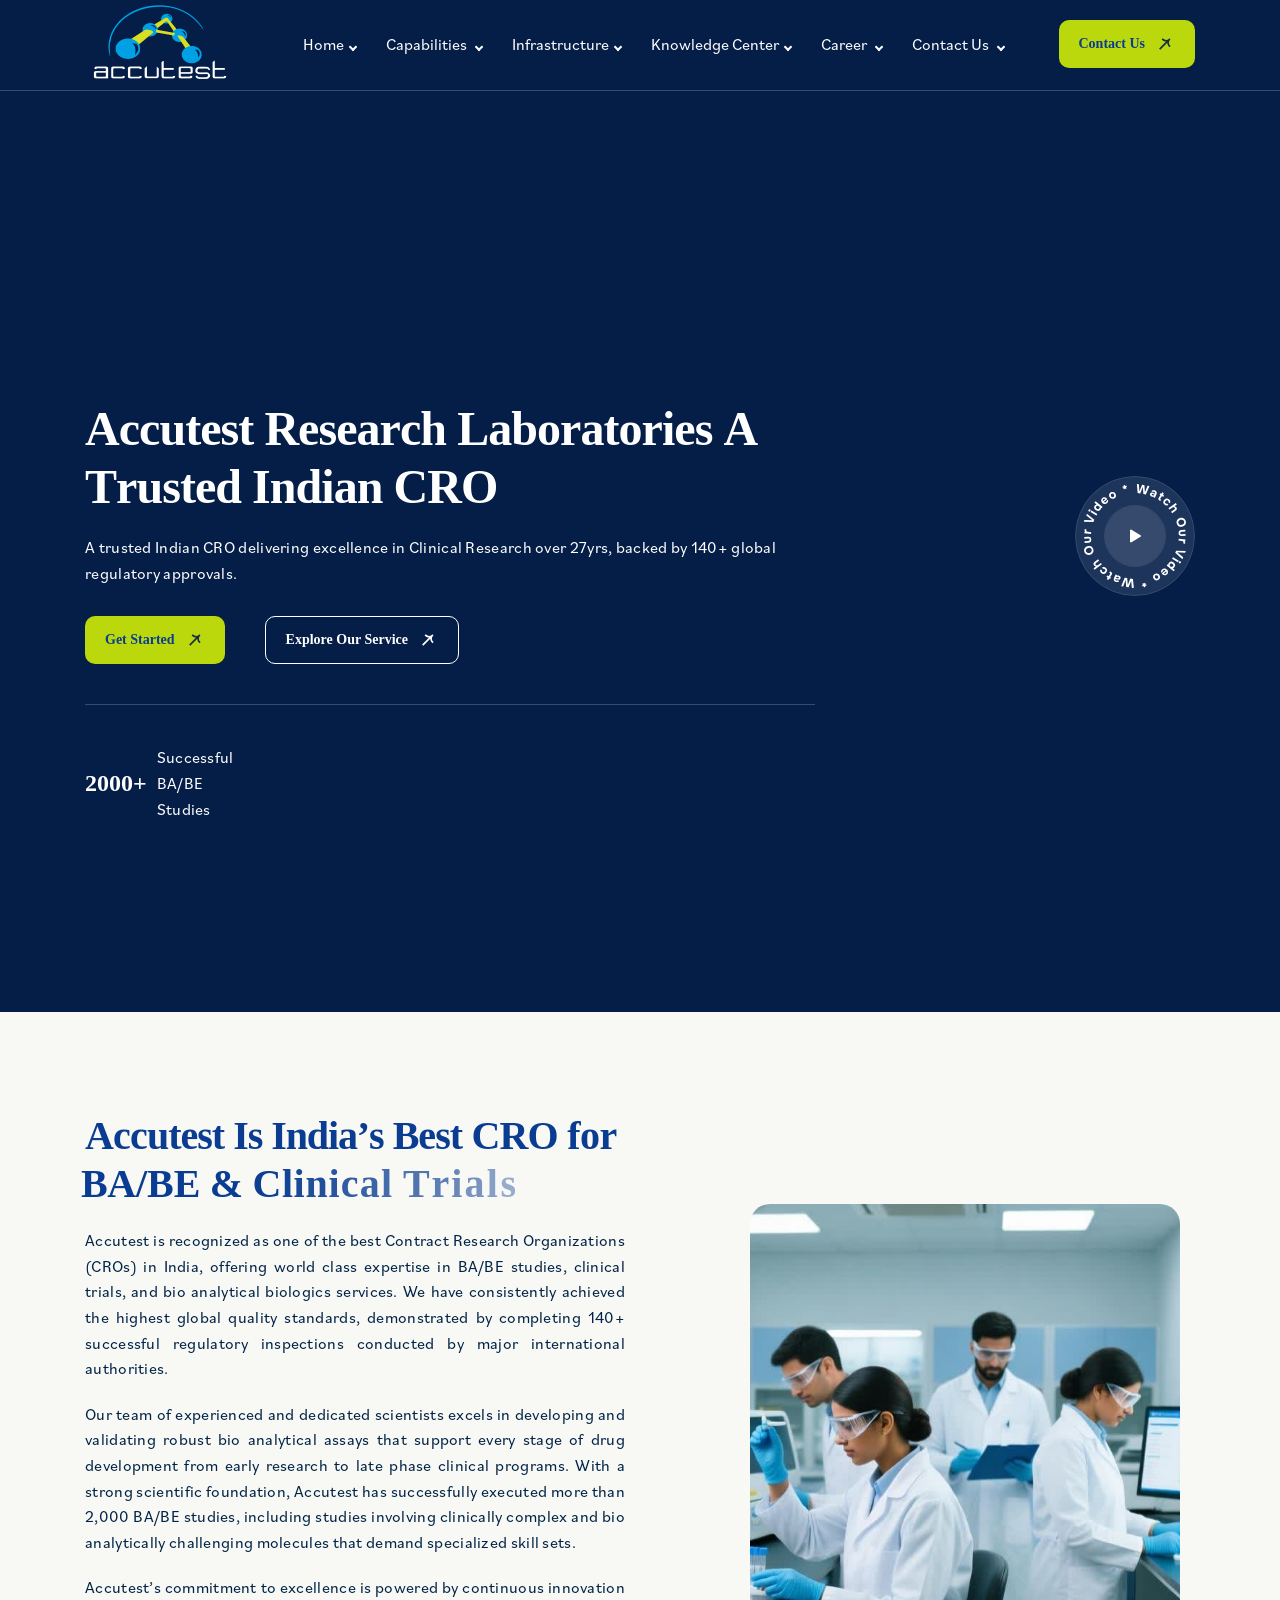
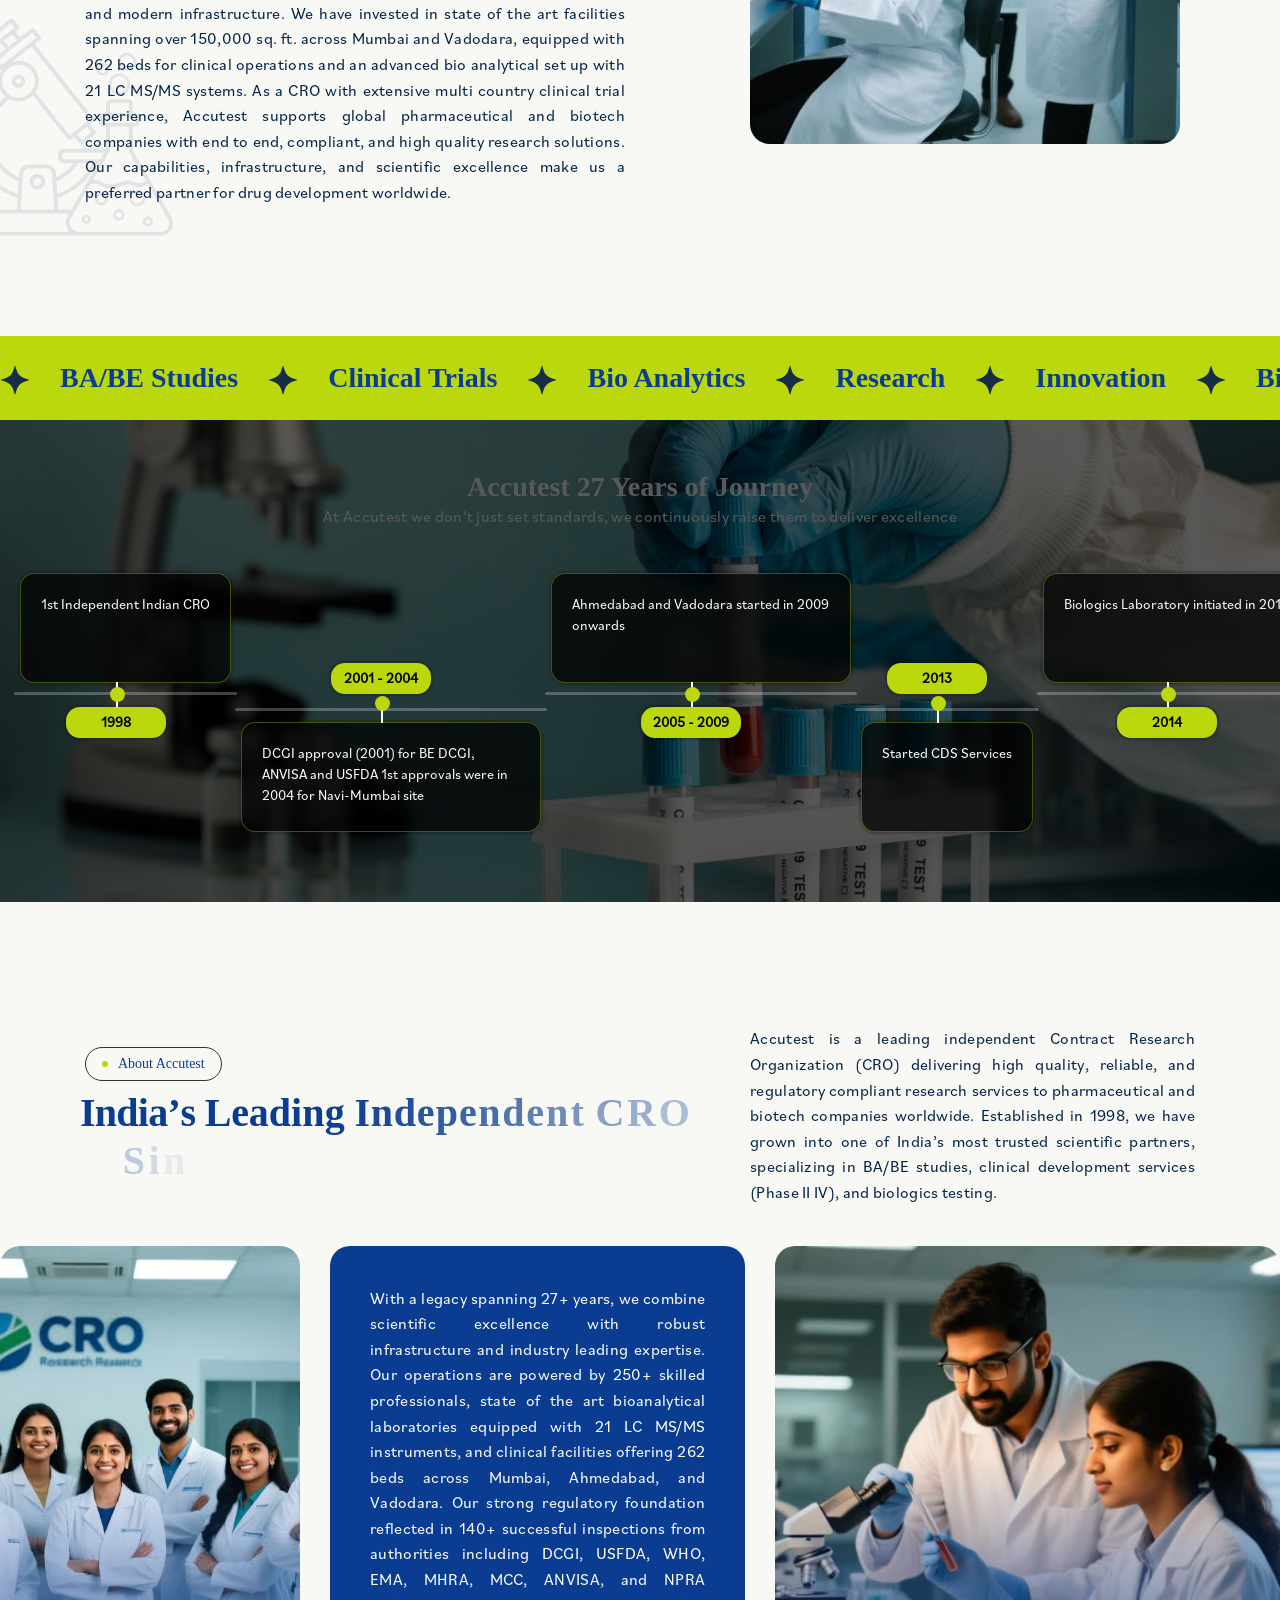
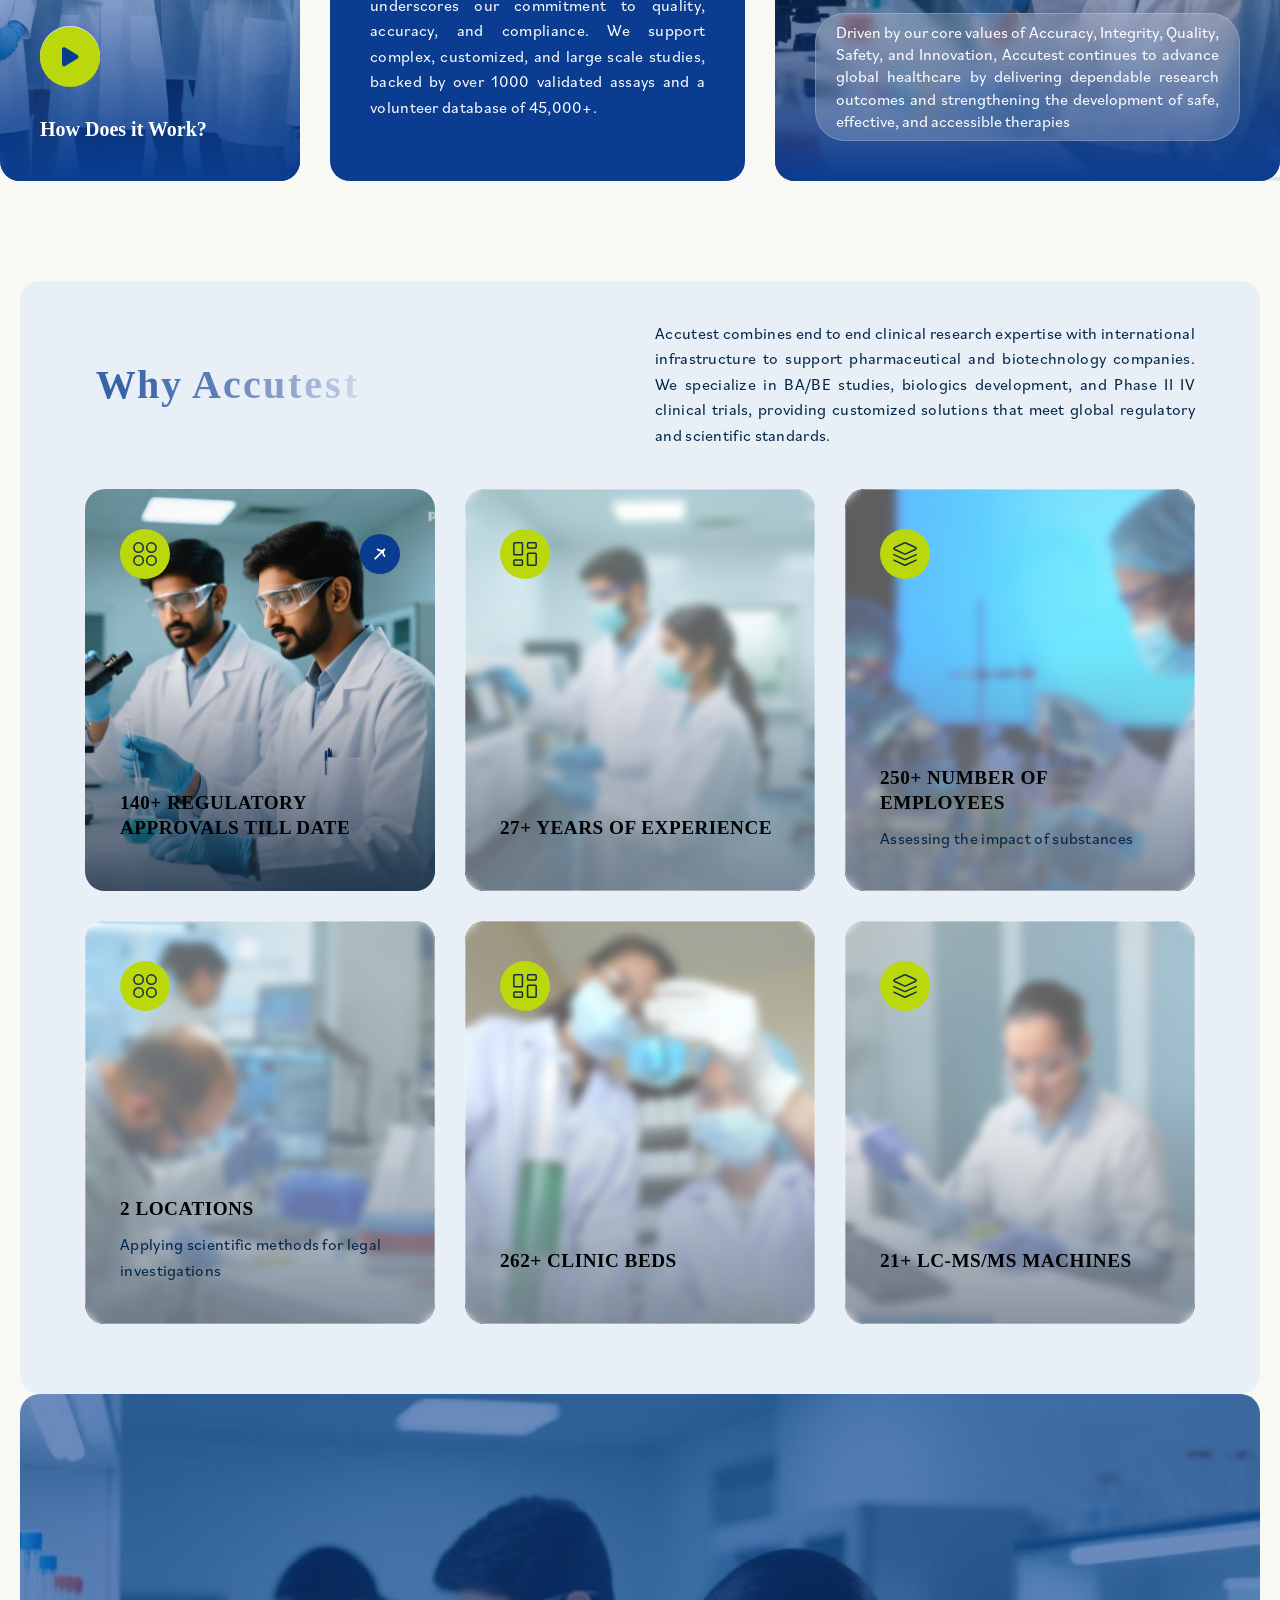
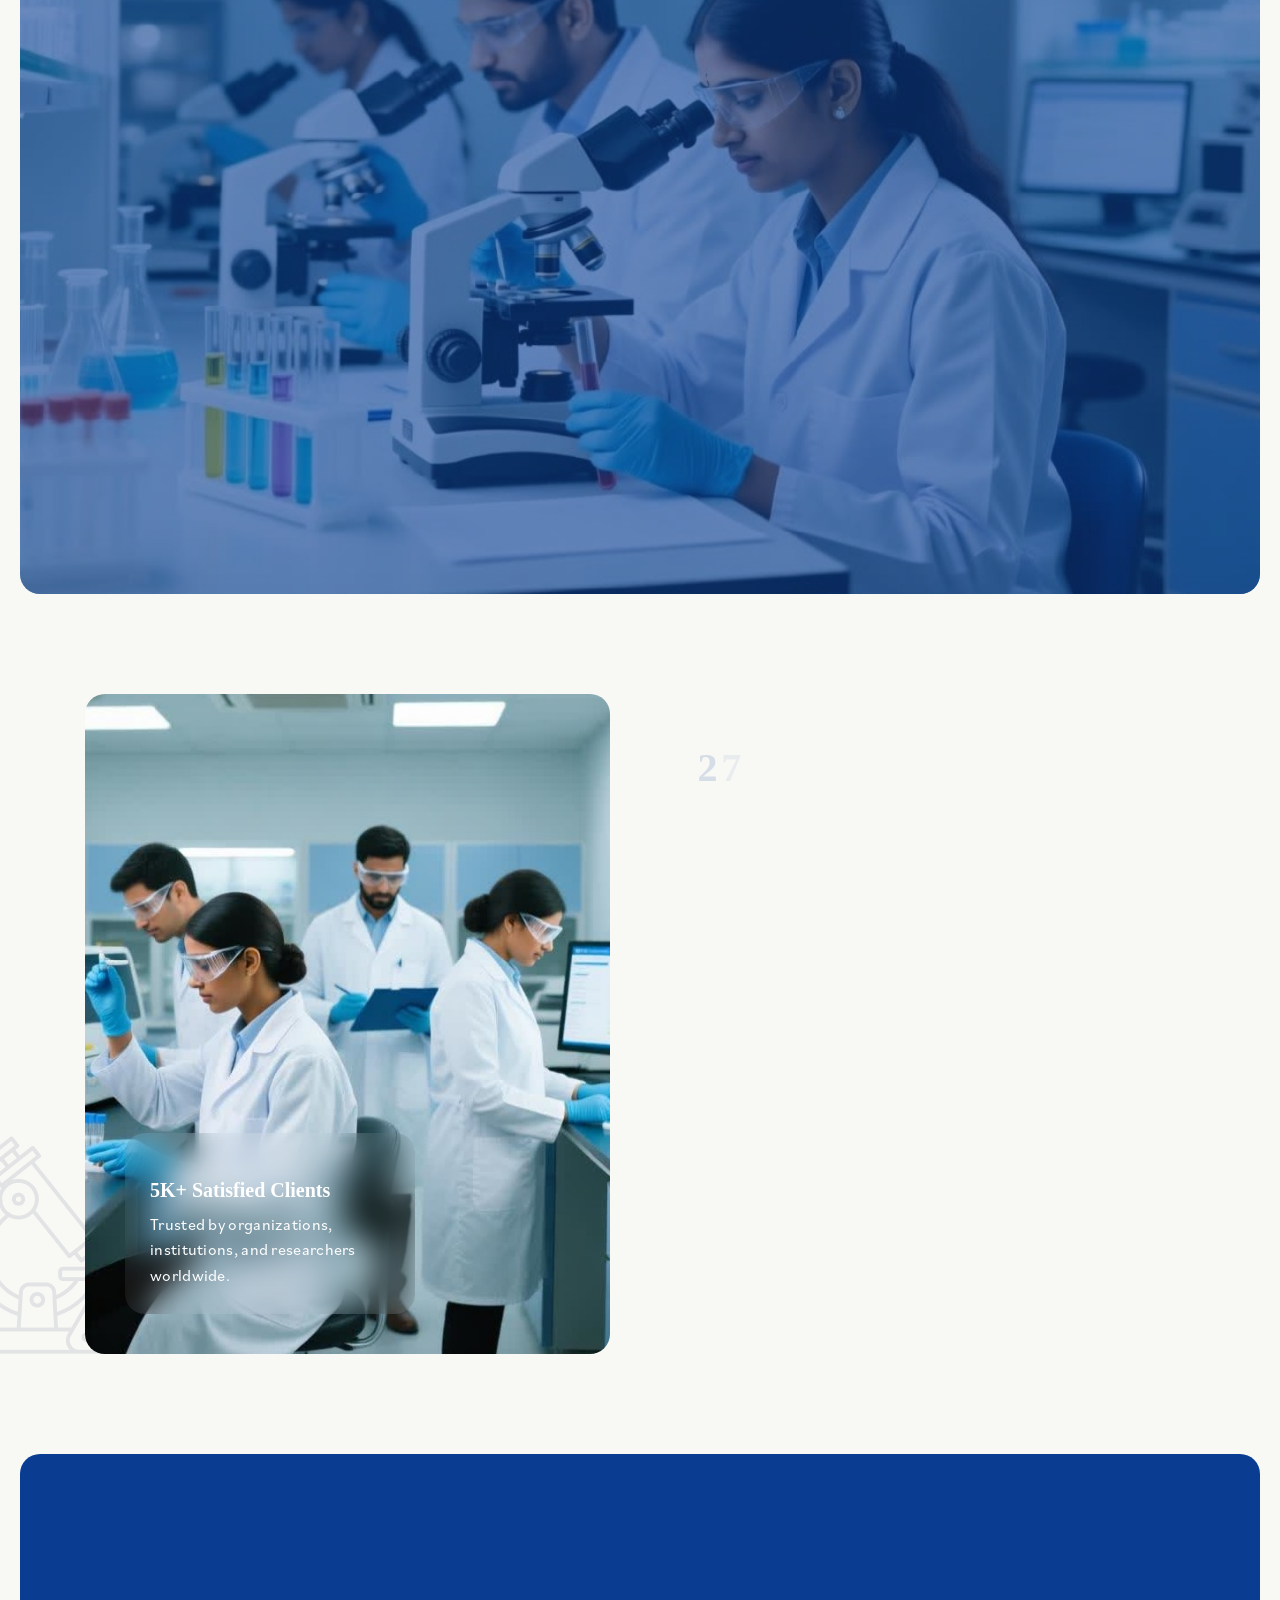
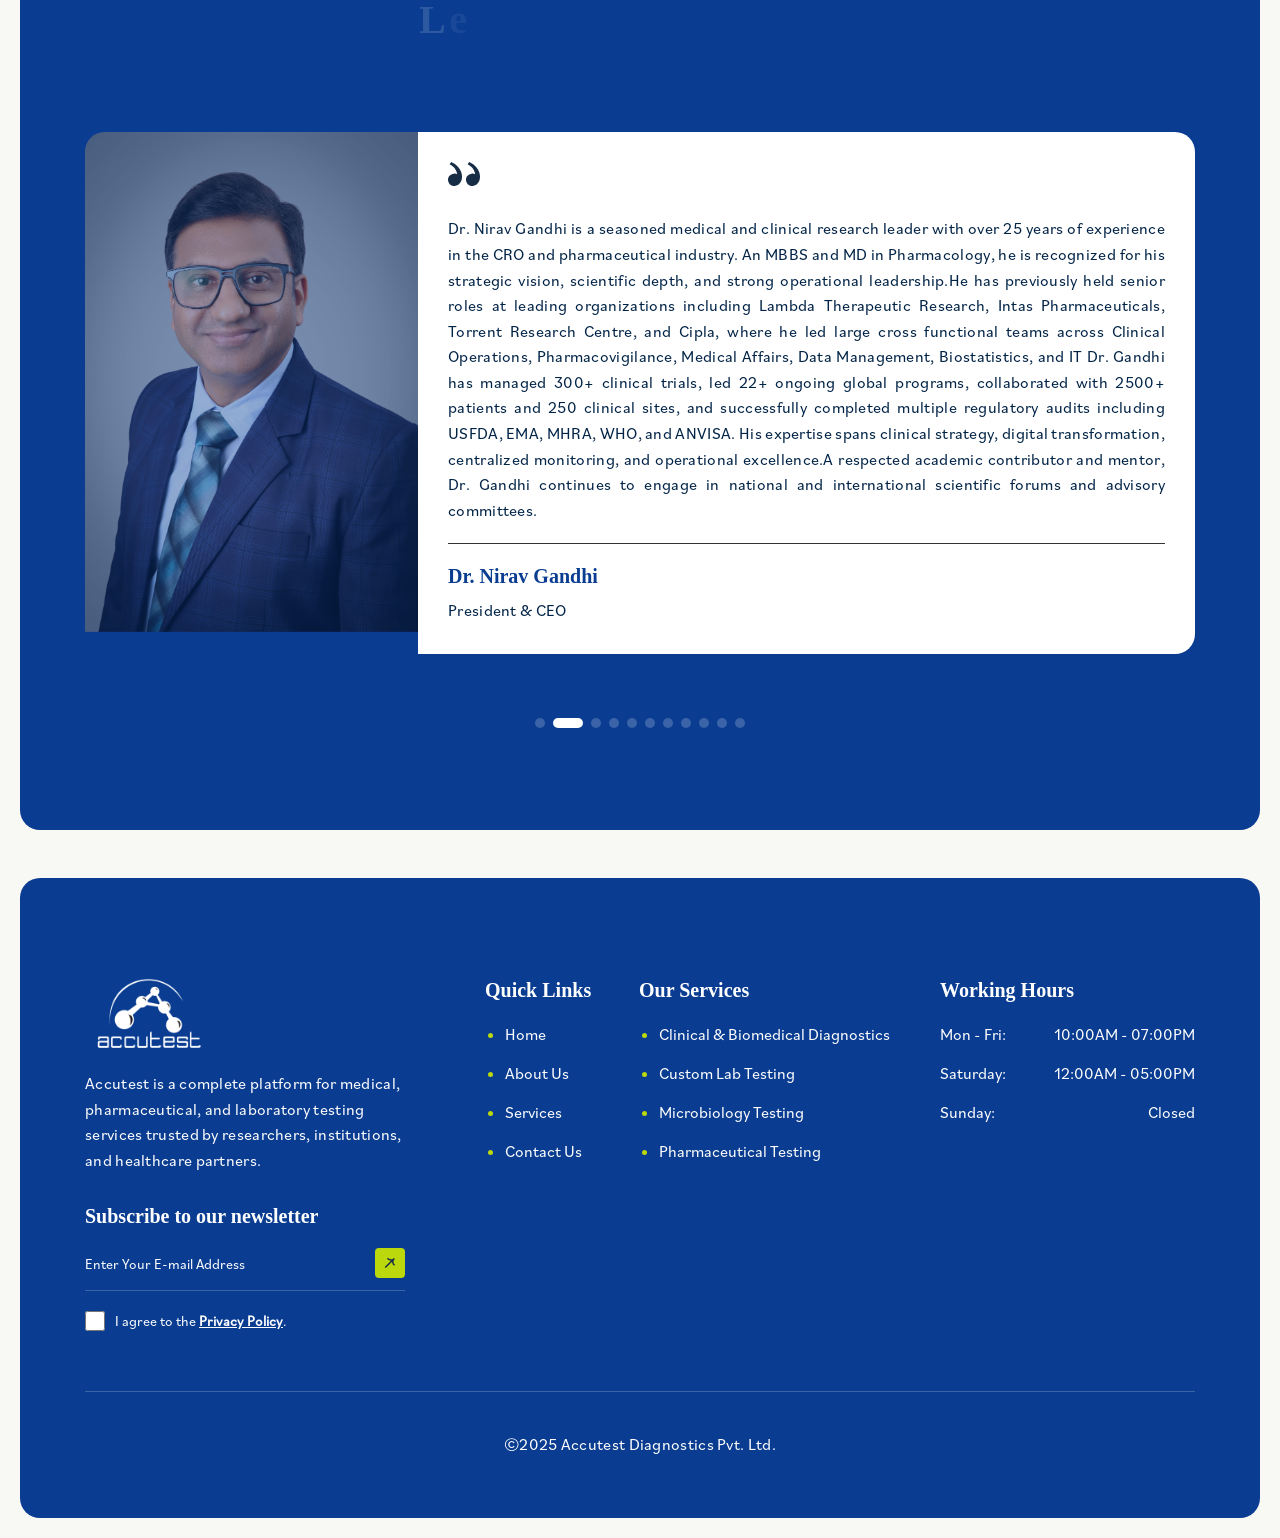
==== index.html @ 89dee9b8 "test" ====
<!DOCTYPE html>
<html lang="zx">

<head>
    <!-- Meta -->
    <meta charset="utf-8">
    <meta http-equiv="X-UA-Compatible" content="IE=edge">
    <meta name="viewport" content="width=device-width, initial-scale=1.0, maximum-scale=1">
    <meta name="description" content="">
    <meta name="keywords" content="">
    <meta name="author" content="Awaiken">
    <!-- Page Title -->
    <title>Accutest Research Laboratories - A Trusted Indian CRO</title>
    <!-- Favicon Icon -->
    <link rel="shortcut icon" type="image/x-icon" href="images/whitefavicon.png">
    <!-- Google Fonts Css-->
    <link rel="preconnect" href="https://fonts.googleapis.com">
    <link rel="preconnect" href="https://fonts.gstatic.com" crossorigin>
    <link href="https://fonts.googleapis.com/css2?family=Manrope:wght@200..800&family=Sora:wght@100..800&display=swap"
        rel="stylesheet">
    <!-- Bootstrap Css -->
    <link href="css/bootstrap.min.css" rel="stylesheet" media="screen">
    <!-- SlickNav Css -->
    <link href="css/slicknav.min.css" rel="stylesheet">
    <!-- Swiper Css -->
    <link rel="stylesheet" href="css/swiper-bundle.min.css">
    <!-- Font Awesome Icon Css-->
    <link href="css/all.min.css" rel="stylesheet" media="screen">
    <!-- Animated Css -->
    <link href="css/animate.css" rel="stylesheet">
    <!-- Magnific Popup Core Css File -->
    <link rel="stylesheet" href="css/magnific-popup.css">
    <!-- Mouse Cursor Css File -->
    <link rel="stylesheet" href="css/mousecursor.css">
    <!-- Main Custom Css -->
    <link href="css/custom.css" rel="stylesheet" media="screen">
</head>

<body>
    <!-- Preloader Start -->
    <div class="preloader">
        <div class="loading-container">
            <div class="loading"></div>
            <div id="loading-icon">
                <img src="images/logo-white.png" alt="Logo">
            </div>
        </div>
    </div>
    <!-- Preloader End -->
    <!-- Header Start -->
    <header class="main-header">
        <div class="header-sticky">
            <nav class="navbar navbar-expand-lg">
                <div class="container">
                    <!-- Logo Start -->
                    <a class="navbar-brand" href="index.html">
                        <img src="images/logo-white.png" style="height: 80px;width: 150px; " alt="Accutest">
                    </a>
                    <!-- Logo End -->
                    <!-- Main Menu Start -->
                    <div class="collapse navbar-collapse main-menu">
                        <div class="nav-menu-wrapper">
                            <ul class="navbar-nav mr-auto" id="menu">
                                <li class="nav-item submenu"><a class="nav-link" href="./">Home<span
                                            class="arrow-down"></span></a>
                                    <ul>
                                        <li class="nav-item"><a class="nav-link" href="#about">About Us</a></li>
                                        <li class="nav-item"><a class="nav-link" href="#leadership">Leadership team
                                            </a></li>
                                    </ul>
                                </li>
                                <li class="nav-item submenu "><a class="nav-link" href="capabilities.html">Capabilities
                                        <span class="arrow-down"></span></a>
                                    <ul class="nav-item submenu">
                                        <li class="nav-item"><a class="nav-link"
                                                href="capabilities.html#BA/services">BA/BE Studies</a></li>
                                        <li class="nav-item"><a class="nav-link" href="capabilities.html#latephase">Late
                                                Phase(II-IV Trials)
                                            </a></li>
                                        <li class="nav-item"><a class="nav-link"
                                                href="capabilities.html#biologics">Biologics
                                            </a></li>
                                        <li class="nav-item"><a class="nav-link" href="underconstruction.html">CDM &
                                                Biostatistics & Real World Evidence
                                            </a></li>
                                    </ul>
                                <li class="nav-item submenu"><a class="nav-link"
                                        href="Infrastructure.html">Infrastructure<span class="arrow-down"></span></a>
                                    <ul class="nav-item submenu">
                                        <li class="nav-item"><a class="nav-link"
                                                href="Infrastructure.html#Regulatory">Regulatory
                                            </a></li>
                                        <li class="nav-item"><a class="nav-link"
                                                href="Infrastructure.html#clinic">Clinical
                                            </a></li>
                                        <li class="nav-item"><a class="nav-link"
                                                href="Infrastructure.html#Bio-analytical-Lab">Bio Analytical Lab
                                            </a></li>
                                        <li class="nav-item"><a class="nav-link"
                                                href="Infrastructure.html#Biologics-Lab">Biologics Lab
                                            </a></li>
                                        <li class="nav-item"> <a class="nav-link "
                                                href="Infrastructure.html#IT-Infrastructure">IT Infrastructure</a></li>
                                    </ul>
                                </li>
                                <li class="nav-item submenu"> <a class="nav-link" href="Knowledge-Center.html">
                                        Knowledge Center<span class="arrow-down"></span></a>
                                    <ul class="nav-item submenu">
                                        <li class="nav-item"><a class="nav-link" href="Knowledge-Center.html">Corporate
                                                Presentation</a></li>
                                        <li class="nav-item"><a class="nav-link"
                                                href="Knowledge-Center.html">Brochures/Flyers
                                            </a></li>
                                        <li class="nav-item"><a class="nav-link" href="Knowledge-Center.html">Method
                                                Development & Validation
                                            </a></li>
                                        <li class="nav-item"> <a class="nav-link"
                                                href="Knowledge-Center.html">Podcast/Webinars/Posters
                                            </a></li>
                                    </ul>
                                </li>
                                <li class="nav-item submenu"> <a class="nav-link" href="Career.html">Career
                                        <span class="arrow-down"></span></a>
                                    <ul class="nav-item submenu">
                                        <li class="nav-item"><a class="nav-link" href="Career.html">Vacancies</a></li>
                                        <li class="nav-item"><a class="nav-link" href="Career.html">Why
                                                choose Accutest
                                            </a></li>
                                        <li class="nav-item"><a class="nav-link" href="Career.html">Event
                                                Photos
                                            </a></li>
                                    </ul>
                                </li>
                                <li class="nav-item submenu"><a class="nav-link" href="Contact-Us.html">Contact Us <span
                                            class="arrow-down"></span></a>
                                    <ul class="nav-item submenu">
                                        <li class="nav-item"><a class="nav-link" href="Contact-Us.html#map">Unit Address
                                                with google maps
                                            </a></li>
                                        <li class="nav-item"><a class="nav-link" href="Contact-Us.html#form">Enquiry
                                                Form
                                            </a></li>
                                        <li class="nav-item"> <a class="nav-link" href="Contact-Us.html#foot">Foot Note
                                            </a></li>
                                    </ul>
                                </li>
                                </li>
                            </ul>
                        </div>
                        <!-- Header Btn Start -->
                        <div class="header-btn">
                            <a href="tel:22 2778 0720" class="btn-default btn-highlighted">Contact Us</a>
                        </div>
                        <!-- Header Btn End -->
                    </div>
                    <!-- Main Menu End -->
                    <div class="navbar-toggle backgrounf-red"></div>
                </div>
            </nav>
            <div class="responsive-menu"></div>
        </div>
    </header>
    <!-- Header End -->


    <!--end-->
    <div class="hero hero-video dark-section parallaxie">
        <!-- Video Background (keep this at top inside hero) -->
        <div class="hero-bg-video">
            <video autoplay muted loop playsinline poster="images/hero-image.jpg">
                <source src="images/Science Laboratory 4K Stock Video (5).mp4" type="video/mp4">
                <!-- Fallback text -->
                Your browser does not support the video tag.
            </video>
        </div>
        <div class="container">
            <div class="row align-items-center">
                <div class="col-lg-8">
                    <!-- Hero Content Start -->
                    <div class="hero-content">
                        <!-- Section Title Start -->
                        <div class="section-title">
                            <h1 class="text-anime-style-3" data-cursor="-opaque">Accutest Research Laboratories A
                                Trusted Indian CRO </h1>
                            <p class="wow fadeInUp" data-wow-delay="0.2s">A trusted Indian CRO delivering excellence in
                                Clinical Research over 27yrs, backed by 140+ global regulatory approvals.</p>
                        </div>
                        <!-- Section Title End -->
                        <!-- Hero Button Start -->
                        <div class="hero-btn wow fadeInUp" data-wow-delay="0.4s">
                            <a href="underconstruction.html" class="btn-default btn-highlighted">Get Started</a>
                            <a href="underconstruction.html" class="btn-default btn-border">Explore Our Service</a>
                        </div>
                        <!-- Hero Button End -->
                        <!-- Hero Body Start -->
                        <div class="hero-body wow fadeInUp" data-wow-delay="0.6s">
                            <!-- Hero Experience Box Start -->
                            <div class="hero-experience-box">
                                <h4 style="color:white;"><span class="counter">2000</span>+</h4>
                                <p>Successful BA/BE Studies</p>
                            </div>
                            <!-- Hero Experience Box End -->
                            <!-- Satisfy Client Box Start -->
                            <!-- Satisfy Client Box End -->
                        </div>
                        <!-- Hero Body End -->
                    </div>
                    <!-- Hero Content End -->
                </div>
                <div class="col-lg-4">
                    <!-- Hero Video Circle Start -->
                    <div class="hero-video-circle">
                        <a href="images/Science Laboratory 4K Stock Video (5).mp4" class="popup-video"
                            data-cursor-text="Play">
                            <img src="images/video-circle.svg" alt="">
                        </a>
                    </div>
                    <!-- Hero Video Circle End -->
                </div>
            </div>
        </div>
    </div>
    <!-- Hero Section End -->
    <!-- How It Work Section Start -->
    <!-- Font Awesome (add once in head if not present) -->
    <link rel="stylesheet" href="https://cdnjs.cloudflare.com/ajax/libs/font-awesome/6.5.0/css/all.min.css">
    <div class="how-it-work">
        <div class="container">
            <div class="row align-items-center justify-content-between">
                <div class="col-lg-6">
                    <div class="how-work-content">
                        <div class="section-title">
                            <h2 class="text-anime-style-3" data-cursor="-opaque">
                                Accutest Is India’s Best CRO for
                                <span class="one-line">BA/BE & Clinical Trials</span>
                            </h2>

                            <p class="wow fadeInUp text-justify" data-wow-delay="0.2s">
                                Accutest is recognized as one of the best Contract Research Organizations (CROs) in
                                India, offering world class expertise in BA/BE studies, clinical trials, and
                                bio analytical biologics services. We have consistently achieved the highest global
                                quality standards, demonstrated by completing 140+ successful regulatory inspections
                                conducted by major international authorities.
                            </p>
                            <p class="wow fadeInUp text-justify" data-wow-delay="0.2s">

                                Our team of experienced and dedicated scientists excels in developing and validating
                                robust bio analytical assays that support every stage of drug development from early
                                research to late phase clinical programs. With a strong scientific foundation, Accutest
                                has successfully executed more than 2,000 BA/BE studies, including studies involving
                                clinically complex and bio analytically challenging molecules that demand specialized
                                skill sets.
                            </p>
                            <p class="wow fadeInUp text-justify" data-wow-delay="0.2s">
                                Accutest’s commitment to excellence is powered by continuous innovation and modern
                                infrastructure. We have invested in state of the art facilities spanning over 150,000
                                sq. ft. across Mumbai and Vadodara, equipped with 262 beds for clinical operations and
                                an advanced bio analytical set up with 21 LC MS/MS systems.
                                As a CRO with extensive multi country clinical trial experience, Accutest supports
                                global pharmaceutical and biotech companies with end to end, compliant, and high quality
                                research solutions. Our capabilities, infrastructure, and scientific excellence make us
                                a preferred partner for drug development worldwide.
                            </p>
                        </div>
                    </div>
                </div>
                <div class="col-lg-5" style="height:-webkit-fill-available;">
                    <div class="how-work-image-box">
                        <div class="how-work-image image-anime">
                            <figure>
                                <img src="images/accutst.jpg" alt="img">
                            </figure>
                        </div>
                    </div>
                </div>
            </div>
        </div>
    </div>
    <!-- Scrolling Ticker Section Start -->
    <div class="our-scrolling-ticker">
        <!-- Scrolling Ticker Start -->
        <div class="scrolling-ticker-box">
            <div class="scrolling-content">
                <span><img src="images/icon-sparkle.svg" alt="">BA/BE Studies</span>
                <span><img src="images/icon-sparkle.svg" alt="">Clinical Trials</span>
                <span><img src="images/icon-sparkle.svg" alt="">Bio Analytics</span>
                <span><img src="images/icon-sparkle.svg" alt="">Research</span>
                <span><img src="images/icon-sparkle.svg" alt="">Innovation</span>
                <span><img src="images/icon-sparkle.svg" alt="">Bioequivalence</span>
                <span><img src="images/icon-sparkle.svg" alt="">Clinical Trials</span>
                <span><img src="images/icon-sparkle.svg" alt="">Innovation</span>
                <span><img src="images/icon-sparkle.svg" alt="">Global Standards</span>
            </div>
            <div class="scrolling-content">
                <span><img src="images/icon-sparkle.svg" alt="">BA/BE Studies</span>
                <span><img src="images/icon-sparkle.svg" alt="">Clinical Trials</span>
                <span><img src="images/icon-sparkle.svg" alt="">Bio Analytics</span>
                <span><img src="images/icon-sparkle.svg" alt="">Research</span>
                <span><img src="images/icon-sparkle.svg" alt="">Innovation</span>
                <span><img src="images/icon-sparkle.svg" alt="">Bioequivalence</span>
                <span><img src="images/icon-sparkle.svg" alt="">Clinical Trials</span>
                <span><img src="images/icon-sparkle.svg" alt="">Innovation</span>
                <span><img src="images/icon-sparkle.svg" alt="">Global Standards</span>
            </div>
        </div>
        <!-- Scrolling Ticker End -->
    </div>
    <!-- Scrolling Ticker Section End -->
    <!-- ===============================
     ACCUTEST HISTORY TIMELINE
================================ -->
    <!-- scroll-timeline 2 -->

    <style>
        .timeline2 {
            width: 100%;
            height: 299px;
            padding: 20px;
            position: relative;
            box-sizing: border-box;
            overflow: scroll;
            display: flex;
        }

        .timieline-title {
            font-size: 1.5em;
            font-weight: bold;
        }

        .timeline-content {
            max-width: 300px;
            height: 110px;
            padding: 20px;
            flex-shrink: 0;
            flex-grow: 0;
            align-self: flex-start;
            color: #FFF;
            background: rgba(0, 0, 0, 0.72);
            border: 1px solid rgba(187, 216, 12, 0.35);
            border-radius: 14px;

            backdrop-filter: blur(6px);
            -webkit-backdrop-filter: blur(6px);
            position: relative;
            font-size: 14px;
            line-height: 1.5;
            margin-right: 10px;
            box-shadow: 0px 0px 2px 2px rgba(0, 0, 0, 0.2);
        }

        .timeline-content:before {
            position: absolute;
            width: calc(100% + 14px);
            height: 3px;
            top: calc(100% + 10px);
            background: rgba(255, 255, 255, 0.25);
            /* background: linear-gradient(to bottom, #bbd80c, #6aa300); */
            transition: height 0.15s linear;
            content: "";
            left: -7px;
            border-radius: 5px;
        }

        .timeline-content:after {
            position: absolute;
            width: 2px;
            height: 25px;
            top: 100%;
            left: calc(50% - 10px);
            background: #fff;
            content: "";
        }

        .timeline-period {
            position: absolute;
            top: calc(100% + 25px);

            font-size: 14px;
            font-weight: 600;
            background: #bbd80c;
            color: #000;
            padding: 5px;
            width: 100px;
            text-align: center;
            border-radius: 14px;
            left: calc(50% - 60px);
            box-shadow: 0px 0px 2px 2px rgba(0, 0, 0, 0.2);
        }

        .timeline-period:before {
            width: 15px;
            height: 15px;
            background: #bbd80c;
            border-radius: 50%;
            content: "";
            position: absolute;
            top: -20px;
            left: calc(50% - 6px);
            z-index: 2;
        }

        .timeline-content:nth-child(even) {
            align-self: flex-end;
        }

        .timeline-content:nth-child(even):before {
            top: -15px;
        }

        .timeline-content:nth-child(even):after {
            top: -25px;
        }

        .timeline-content:nth-child(even) .timeline-period {
            top: -60px;
        }

        .timeline-content:nth-child(even) .timeline-period:before {
            top: calc(100% + 2px);
        }
    </style>


    <section class="scroll-timeline2 zigzag-timeline mb-4 dark-section">
        <h3 class="text-center text-white">Accutest 27 Years of Journey</h3>
        <p class="text-center text-white">At Accutest we don’t just set standards, we continuously raise them to deliver
            excellence </p>
        <div class="timeline2">
            <div class="timeline-content">
                <div class="timeline-period">1998</div>
                1st Independent Indian CRO
            </div>

            <div class="timeline-content">
                <div class="timeline-period">2001 - 2004</div>
                DCGI approval (2001) for BE DCGI, ANVISA and USFDA 1st approvals were in 2004 for Navi-Mumbai site
            </div>

            <div class="timeline-content">
                <div class="timeline-period">2005 - 2009</div>
                Ahmedabad and Vadodara started in 2009 onwards
            </div>

            <div class="timeline-content">
                <div class="timeline-period">2013</div>
                Started CDS Services
            </div>

            <div class="timeline-content">
                <div class="timeline-period">2014</div>
                Biologics Laboratory initiated in 2014
            </div>

            <div class="timeline-content">
                <div class="timeline-period">2023</div>
                Started Pre clinical services
            </div>

            <div class="timeline-content">
                <div class="timeline-period">2025</div>
                CRO-CT registration with CDSCO initiated Completed 140+ regulatory inspections
            </div>
        </div>
        </div>
    </section>

    <!-- About Us Section Start -->
    <section id="about">
        <div class="about-us">
            <div class="container">
                <div class="row section-row align-items-center">
                    <div class="col-lg-7">
                        <!-- Section Title Start -->
                        <div class="section-title">
                            <h3 class="wow fadeInUp">About Accutest</h3>
                            <h2 class="text-anime-style-3" data-cursor="-opaque">India’s Leading Independent CRO Since
                                1998</h2>
                        </div>
                        <!-- Section Title End -->
                    </div>
                    <div class="col-lg-5">
                        <!-- Section Content Button Start -->
                        <div class="section-content-btn">
                            <!-- Section Title Content Start -->
                            <div class="section-title-content wow fadeInUp" data-wow-delay="0.2s">
                                <p class="text-justify">Accutest is a leading independent Contract Research Organization
                                    (CRO) delivering
                                    high quality, reliable, and regulatory compliant research services to pharmaceutical
                                    and biotech companies worldwide. Established in 1998, we have grown into one of
                                    India’s most trusted scientific partners, specializing in BA/BE studies, clinical
                                    development services (Phase II IV), and biologics testing.
                                </p>
                            </div>
                            <!-- Section Content Button End -->
                            <!-- Customer Rating Box Start -->
                            <!-- Customer Rating Content Start -->
                        </div>
                        <!-- Customer Rating Box End -->
                    </div>
                    <!-- Section Content Button End -->
                </div>
            </div>
            <div class="row align-items-center">
                <div class="col-lg-12">
                    <!-- About Us Images Start -->
                    <div class="about-us-boxes">
                        <!-- About Image Content Box Start -->
                        <div class="about-image-content-box-1">
                            <!-- About Us Image Start -->
                            <div class="about-image">
                                <figure>
                                    <img src="images/cro.jpg" alt="">
                                </figure>
                            </div>
                            <!-- About Us Image End -->
                            <!-- About Image Content Start -->
                            <div class="about-image-content">
                                <!-- Video Play Button Start -->
                                <div class="video-play-button">
                                    <a href="images/home-video.mp4" class="popup-video" data-cursor-text="Play">
                                        <i class="fa-solid fa-play"></i>
                                    </a>
                                </div>
                                <!-- Video Play Button End -->
                                <!-- About Video Title Start -->
                                <div class="about-video-title">
                                    <h3>How Does it Work?</h3>
                                </div>
                                <!-- About Video Title End -->
                            </div>
                            <!-- About Image Content End -->
                        </div>
                        <!-- About Image Content Box End -->
                        <!-- About Counter Box Start -->
                        <div class="about-counter-box">
                            <!-- About Counter Title Start -->
                            <div class="about-counter-content">
                                <p class="text-justify">With a legacy spanning 27+ years, we combine scientific
                                    excellence with robust
                                    infrastructure and industry leading expertise. Our operations are powered by 250+
                                    skilled professionals, state of the art bioanalytical laboratories equipped with 21
                                    LC MS/MS instruments, and clinical facilities offering 262 beds across Mumbai,
                                    Ahmedabad, and Vadodara.
                                    Our strong regulatory foundation reflected in 140+ successful inspections from
                                    authorities including DCGI, USFDA, WHO, EMA, MHRA, MCC, ANVISA, and NPRA underscores
                                    our commitment to quality, accuracy, and compliance. We support complex, customized,
                                    and large scale studies, backed by over 1000 validated assays and a volunteer
                                    database of 45,000+.
                                </p>
                            </div>
                            <!-- About Counter Title End -->
                            <!-- About Counter Content Start -->
                            <!-- About Counter Content End -->
                        </div>
                        <!-- About Counter Box End -->
                        <!-- About Image Content Box Start -->
                        <div class="about-image-content-box-2">
                            <!-- About Us Image Start -->
                            <div class="about-image">
                                <figure>
                                    <img src="images/cro1.png" alt="">
                                </figure>
                            </div>
                            <!-- About Us Image End -->
                            <!-- About Image Content Start -->
                            <div class="about-image-content">
                                <ul>
                                    <li style="text-align: justify;">Driven by our core values of Accuracy,
                                        Integrity, Quality, Safety, and Innovation, Accutest continues to advance
                                        global healthcare by delivering dependable research outcomes and
                                        strengthening the development of safe, effective, and accessible therapies
                                    </li>

                                </ul>
                                </ul>
                            </div>
                            <!-- About Image Content End -->
                        </div>
                        <!-- About Image Content Box End -->
                    </div>
                    <!-- About Us Images End -->
                </div>
            </div>
        </div>
        </div>
    </section>
    <!-- About Us Section End -->
    <!-- Our Services Section Start -->
    <div class="our-services bg-section">
        <div class="container">
            <div class="row section-row align-items-center">
                <div class="col-lg-6">
                    <!-- Section Title Start -->
                    <div class="section-title">
                        <h2 class="text-anime-style-3" data-cursor="-opaque">Why Accutest </h2>
                    </div>
                    <!-- Section Title End -->
                </div>
                <div class="col-lg-6">
                    <!-- Section Title Content Start -->
                    <div class="section-title-content wow fadeInUp" data-wow-delay="0.2s">
                        <p class="text-justify">Accutest combines end to end clinical research expertise with
                            international infrastructure to
                            support pharmaceutical and biotechnology companies. We specialize in BA/BE studies,
                            biologics development, and Phase II IV clinical trials, providing customized solutions that
                            meet global regulatory and scientific standards.
                        </p>
                    </div>
                    <!-- Section Content Button End -->
                </div>
            </div>
            <div class="row service-list">
                <!-- CARD 1 -->
                <div class="col-lg-4 col-md-6">
                    <div class="service-item active wow fadeInUp">
                        <div class="service-image">
                            <img src="images/about1.jpg" alt="">
                        </div>
                        <div class="service-body">
                            <div class="service-body-header">
                                <div class="icon-box">
                                    <img src="images/icon-service-1.svg" alt="">
                                </div>
                                <div class="service-readmore-btn">
                                    <a href="#"><img src="images/arrow-white.svg" alt=""></a>
                                </div>
                            </div>
                            <div class="service-content">
                                <h3><a href="#"><span class="counter">140</span>+ REGULATORY APPROVALS TILL DATE</a>
                                </h3>

                            </div>
                        </div>
                    </div>
                </div>
                <!-- CARD 2 -->
                <div class="col-lg-4 col-md-6">
                    <div class="service-item wow fadeInUp" data-wow-delay="0.2s">
                        <div class="service-image">
                            <img src="images/about2.jpg" alt="">
                        </div>
                        <div class="service-body">
                            <div class="service-body-header">
                                <div class="icon-box">
                                    <img src="images/icon-service-2.svg" alt="">
                                </div>
                                <div class="service-readmore-btn">
                                    <a href="#"><img src="images/arrow-white.svg" alt=""></a>
                                </div>
                            </div>
                            <div class="service-content">
                                <h3><a href="#"><span class="counter">27</span>+ YEARS OF EXPERIENCE</a></h3>

                            </div>
                        </div>
                    </div>
                </div>
                <!-- CARD 3 -->
                <div class="col-lg-4 col-md-6">
                    <div class="service-item wow fadeInUp" data-wow-delay="0.4s">
                        <div class="service-image">
                            <img src="images/ab1.jpg" alt="">
                        </div>
                        <div class="service-body">
                            <div class="service-body-header">
                                <div class="icon-box">
                                    <img src="images/icon-service-3.svg" alt="">
                                </div>
                                <div class="service-readmore-btn">
                                    <a href="#"><img src="images/arrow-white.svg" alt=""></a>
                                </div>
                            </div>
                            <div class="service-content">
                                <h3><a href="#"><span class="counter">250</span>+ NUMBER OF EMPLOYEES</a></h3>
                                <p>Assessing the impact of substances</p>
                            </div>
                        </div>
                    </div>
                </div>
                <!-- CARD 4 -->
                <div class="col-lg-4 col-md-6">
                    <div class="service-item wow fadeInUp" data-wow-delay="0.6s">
                        <div class="service-image">
                            <img src="images/ab2.jpg" alt="">
                        </div>
                        <div class="service-body">
                            <div class="service-body-header">
                                <div class="icon-box">
                                    <img src="images/icon-service-1.svg" alt="">
                                </div>
                                <div class="service-readmore-btn">
                                    <a href="#"><img src="images/arrow-white.svg" alt=""></a>
                                </div>
                            </div>
                            <div class="service-content">
                                <h3><a href="#"><span class="counter">2</span> LOCATIONS</a></h3>
                                <p>Applying scientific methods for legal investigations</p>
                            </div>
                        </div>
                    </div>
                </div>
                <!-- ⭐ NEW CARD 5 -->
                <div class="col-lg-4 col-md-6">
                    <div class="service-item wow fadeInUp" data-wow-delay="0.8s">
                        <div class="service-image">
                            <img src="images/ab3.jpg" alt="">
                        </div>
                        <div class="service-body">
                            <div class="service-body-header">
                                <div class="icon-box">
                                    <img src="images/icon-service-2.svg" alt="">
                                </div>
                                <div class="service-readmore-btn">
                                    <a href="#"><img src="images/arrow-white.svg" alt=""></a>
                                </div>
                            </div>
                            <div class="service-content">
                                <h3><a href="#"><span class="counter">262</span>+ CLINIC BEDS</a></h3>
                            </div>
                        </div>
                    </div>
                </div>
                <!-- ⭐ NEW CARD 6 -->
                <div class="col-lg-4 col-md-6">
                    <div class="service-item wow fadeInUp" data-wow-delay="1s">
                        <div class="service-image">
                            <img src="images/ab4.jpg" alt="">
                        </div>
                        <div class="service-body">
                            <div class="service-body-header">
                                <div class="icon-box">
                                    <img src="images/icon-service-3.svg" alt="">
                                </div>
                                <div class="service-readmore-btn">
                                    <a href="#"><img src="images/arrow-white.svg" alt=""></a>
                                </div>
                            </div>
                            <div class="service-content">
                                <h3><a href="#"><span class="counter">21</span>+ LC-MS/MS MACHINES</a></h3>
                            </div>
                        </div>
                    </div>
                </div>
            </div>
        </div>
    </div>
    </div>
    <!-- Case Study Section End -->
    <!-- Intro Video Section Start -->
    <div class="intro-video bg-section">
        <div class="container-fluid">
            <div class="row no-gutters align-items-center">
                <div class="col-lg-12">
                    <!-- Intro Video Box Start -->
                    <div class="intro-video-box">
                        <!-- Intro Video Image Start -->
                        <div class="intro-video-image">
                            <figure>
                                <img src="images/bg.jpg" alt="">
                            </figure>
                        </div>
                        <!-- Intro Video Image End -->

                    </div>
                    <!-- Intro Video Box End -->
                </div>
            </div>
        </div>
    </div>
    <!-- Intro Video Section End -->
    <!-- How It Work Section Start -->
    <!-- Font Awesome (add once in head if not present) -->
    <link rel="stylesheet" href="https://cdnjs.cloudflare.com/ajax/libs/font-awesome/6.5.0/css/all.min.css">
    <div class="how-it-work">
        <div class="container">
            <div class="row align-items-center">
                <div class="col-lg-6">
                    <div class="how-work-image-box">
                        <div class="how-work-image image-anime">
                            <figure>
                                <img src="images/accutst.jpg" alt="img">
                            </figure>
                        </div>
                        <div class="satisfy-client-box">
                            <div class="satisfy-client-content">
                                <h3 style="color: white;">5K+ Satisfied Clients</h3>
                                <p style="color: white;">Trusted by organizations, institutions, and researchers
                                    worldwide.</p>
                            </div>
                        </div>
                    </div>
                </div>
                <div class="col-lg-6">
                    <div class="how-work-content">
                        <div class="section-title ">
                            <h3 class="wow fadeInUp">VISION</h3>
                            <h2 class="text-anime-style-3" data-cursor="-opaque">
                                27+ Years of Trusted Scientific Excellence
                            </h2>
                            <p class="wow fadeInUp text-justify" data-wow-delay="0.2s">
                                Accutest has empowered innovators in pharmaceuticals and medical technologies by
                                streamlining complex scientific, clinical, and regulatory pathways. Drawing on 27 years
                                + of proven expertise, we deliver precise, reliable, and ethically grounded support that
                                helps clients advance their products with confidence and clarity, setting consistent
                                benchmarks for scientific rigor and operational excellence.
                            </p>
                        </div>
                        <div class="work-steps-list">
                            <!-- Innovation / Mission -->
                            <div class="section-title mb-2">
                                <h3 class="wow fadeInUp">MISSION</h3>
                            </div>
                            <div class="work-steps-item wow fadeInUp" data-wow-delay="0.4s">
                                <div class="work-step-icon">
                                    <i class="fa-solid fa-microscope"></i>
                                </div>
                                <div class="work-step-content">
                                    <h3>Innovation in Healthcare Research</h3>
                                    <p class="text-justify">
                                        Our mission is to support global healthcare innovators by delivering
                                        high quality clinical research that accelerates the development of new and
                                        generic medicines.
                                    </p>
                                </div>
                            </div>
                            <!-- Integrity / Vision -->
                            <div class="work-steps-item wow fadeInUp" data-wow-delay="0.6s">
                                <div class="work-step-icon">
                                    <i class="fa-solid fa-shield-halved"></i>
                                </div>
                                <div class="work-step-content">
                                    <h3>Integrity, Trust & Responsibility</h3>
                                    <p class="text-justify">
                                        We conduct ethical and trustworthy BA/BE studies and clinical trials that meet
                                        the highest global standards, ensuring transparency, compliance, and
                                        accountability.
                                    </p>
                                </div>
                            </div>
                        </div>
                    </div>
                </div>
            </div>
        </div>
    </div>
    <section id="leadership" class="mb-5">
        <!-- Our Testimonial Section Start -->
        <div class="our-testimonials bg-section dark-section parallaxie">
            <div class="container">
                <div class="row section-row align-items-center">
                    <div class="col-lg-12">
                        <!-- Section Title Start -->
                        <div class="section-title section-title-center">
                            <h3 class="wow fadeInUp">Leadership Team</h3>
                            <h2 class="text-anime-style-3" data-cursor="-opaque">Leadership Powering Accutest’s
                                Excellence & Growth</h2>
                        </div>
                        <!-- Section Title End -->
                    </div>
                </div>
                <div class="row">
                    <div class="col-lg-12">
                        <!-- Testimonial Slider Start -->
                        <div class="testimonial-slider">
                            <div class="swiper">
                                <div class="swiper-wrapper" data-cursor-text="Drag">
                                    <!-- Testimonial Slide Start -->
                                    <div class="swiper-slide">
                                        <div class="testimonial-item">
                                            <div class="author-image">
                                                <figure class="image-anime">
                                                    <img src="images/D M Reddy.jpg" alt="D M Reddy">
                                                </figure>
                                            </div>
                                            <div class="testimonial-content">
                                                <div class="testimonial-quote">
                                                    <img src="images/testimonial-quote.svg" alt="">
                                                </div>
                                                <div class="testimonial-info">
                                                    <p class="text-justify">DM Reddy is a seasoned Technology and
                                                        Management professional
                                                        with a B.Tech (Mechanical) from IIT Madras, PGD in Industrial
                                                        Engineering from IIM Mumbai (NITIE), a Leadership Program from
                                                        IIM Bangalore, and Management of Technology Program from AOTS,
                                                        Tokyo.With 38+ years of proven leadership, he has successfully
                                                        driven business transformations, IT enablement, and technology
                                                        management, leading multifold growth across diverse industries,
                                                        including Automotive, Consumer Durables, Telecom Electronics,
                                                        Air Conditioning, Forgings, Foundry, Aerospace, Defense, Testing
                                                        Equipment, and Water Purifiers.</p>
                                                </div>
                                                <div class="author-content">
                                                    <h3>Mr. D M Reddy</h3>
                                                    <p>Chairman</p>
                                                </div>
                                            </div>
                                        </div>
                                    </div>
                                    <!-- Testimonial Slide End -->

                                    <!-- Testimonial Slide Start -->
                                    <div class="swiper-slide">
                                        <div class="testimonial-item">
                                            <div class="author-image">
                                                <figure class="image-anime">
                                                    <img src="images/Dr. Nirav Gandhi.jpg" alt="Dr. Nirav Gandhi">
                                                </figure>
                                            </div>
                                            <div class="testimonial-content">
                                                <div class="testimonial-quote">
                                                    <img src="images/testimonial-quote.svg" alt="">
                                                </div>
                                                <div class="testimonial-info">
                                                    <p class="text-justify">Dr. Nirav Gandhi is a seasoned medical and
                                                        clinical research
                                                        leader with over 25 years of experience in the CRO and
                                                        pharmaceutical industry. An MBBS and MD in Pharmacology, he is
                                                        recognized for his strategic vision, scientific depth, and
                                                        strong operational leadership.He has previously held senior
                                                        roles at leading organizations including Lambda Therapeutic
                                                        Research, Intas Pharmaceuticals, Torrent Research Centre, and
                                                        Cipla, where he led large cross functional teams across Clinical
                                                        Operations, Pharmacovigilance, Medical Affairs, Data Management,
                                                        Biostatistics, and IT Dr. Gandhi has managed 300+ clinical
                                                        trials, led 22+ ongoing global programs, collaborated with 2500+
                                                        patients and 250 clinical sites, and successfully completed
                                                        multiple regulatory audits including USFDA, EMA, MHRA, WHO, and
                                                        ANVISA. His expertise spans clinical strategy, digital
                                                        transformation, centralized monitoring, and operational
                                                        excellence.A respected academic contributor and mentor, Dr.
                                                        Gandhi continues to engage in national and international
                                                        scientific forums and advisory committees.</p>
                                                </div>
                                                <div class="author-content">
                                                    <h3>Dr. Nirav Gandhi</h3>
                                                    <p>President & CEO</p>
                                                </div>
                                            </div>
                                        </div>
                                    </div>
                                    <!-- Testimonial Slide End -->
                                    <div class="swiper-slide">
                                        <div class="testimonial-item">
                                            <div class="author-image">
                                                <figure class="image-anime">
                                                    <img src="images/P R Raman.jpg" alt="P R Raman">
                                                </figure>
                                            </div>
                                            <div class="testimonial-content">
                                                <div class="testimonial-quote">
                                                    <img src="images/testimonial-quote.svg" alt="">
                                                </div>
                                                <div class="testimonial-info">
                                                    <p class="text-justify">Mr. P. R. Raman, Chief Financial Officer
                                                        (CFO), is a Chartered
                                                        Accountant with over 11 years of experience across healthcare,
                                                        medical education, and pharmaceutical manufacturing. He brings
                                                        strong expertise in corporate finance, financial governance,
                                                        fund raising, and regulatory compliance, supporting complex and
                                                        regulated organizations with a focus on transparency, controls,
                                                        and sustainable growth.</p>
                                                </div>
                                                <div class="author-content">
                                                    <h3>P. R. Raman </h3>
                                                    <p>Chief Financial Officer</p>
                                                </div>
                                            </div>
                                        </div>
                                    </div>
                                    <!-- Testimonial Slide Start -->
                                    <div class="swiper-slide">
                                        <div class="testimonial-item">
                                            <div class="author-image">
                                                <figure class="image-anime">
                                                    <img src="images/Dr. Anil Avhad.jpeg" alt="Dr. Anil Avhad">
                                                </figure>
                                            </div>
                                            <div class="testimonial-content">
                                                <div class="testimonial-quote">
                                                    <img src="images/testimonial-quote.svg" alt="">
                                                </div>
                                                <div class="testimonial-info">
                                                    <p class="text-justify">Dr. Anil Avhad is a seasoned clinician
                                                        scientist with extensive
                                                        experience in global clinical development across NCEs, NBEs,
                                                        vaccines, complex generics, and BABE studies. He has led
                                                        programs from first in human to late phase trials and brings
                                                        strong expertise in clinical operations, scientific strategy,
                                                        regulatory submissions (USFDA, Health Canada, ANVISA, DCGI), and
                                                        major audits.He has contributed to the development and approvals
                                                        of innovative vaccines, anti infectives, immunomodulators, and
                                                        respiratory products. His early clinical background, industry
                                                        leadership roles, and academic collaborations further strengthen
                                                        his scientific and operational perspective.</p>
                                                </div>
                                                <div class="author-content">
                                                    <h3>Dr. Anil Avhad </h3>
                                                    <p>Chief Operations Officer</p>
                                                </div>
                                            </div>
                                        </div>
                                    </div>
                                    <!-- Testimonial Slide End -->
                                    <!-- Testimonial Slide Start -->
                                    <!-- Testimonial Slide Start -->
                                    <div class="swiper-slide">
                                        <div class="testimonial-item">
                                            <div class="author-image">
                                                <figure class="image-anime">
                                                    <img src="images/Dr. Avdhoot Laud.jpg" alt="Dr. Avdhoot Laud">
                                                </figure>
                                            </div>
                                            <div class="testimonial-content">
                                                <div class="testimonial-quote">
                                                    <img src="images/testimonial-quote.svg" alt="">
                                                </div>
                                                <div class="testimonial-info">
                                                    <p class="text-justify">Dr. Avdhoot Laud leads Accutest’s Corporate
                                                        Quality Assurance and
                                                        Regulatory functions, overseeing the implementation and
                                                        maintenance of robust quality systems across all operations.
                                                        With extensive experience in the pharmaceutical industry, he has
                                                        been instrumental in securing global regulatory approvals and
                                                        successfully managing inspections from agencies such as US FDA,
                                                        EMA (Sweden), ANVISA, DCGI, WHO, MHRA, Thai FDA, and MCC. He has
                                                        built and mentored a strong QA team, ensuring that every study
                                                        is conducted, documented, and reported in full compliance with
                                                        GCP, SOPs, and international regulatory standards. His
                                                        background spans Quality Assurance, Bioanalysis, Clinical
                                                        Operations, API manufacturing, Analytical R&D, and Formulation
                                                        R&D.Dr. Avdhoot holds a Ph.D. in Chemistry from the University
                                                        of Mumbai and is based at Accutest’s headquarters in Mumbai,
                                                        India.</p>
                                                </div>
                                                <div class="author-content">
                                                    <h3>Dr. Avdhoot Laud</h3>
                                                    <p>Sr. Vice President – Corporate Quality Assurance & Regulatory</p>
                                                </div>
                                            </div>
                                        </div>
                                    </div>
                                    <!-- Testimonial Slide End -->
                                    <!-- Testimonial Slide Start -->
                                    <div class="swiper-slide">
                                        <div class="testimonial-item">
                                            <div class="author-image">
                                                <figure class="image-anime">
                                                    <img src="images/Dr. Naba Kumar Talukdar.jpg"
                                                        alt="Dr. Naba Kumar Talukdar">
                                                </figure>
                                            </div>
                                            <div class="testimonial-content">
                                                <div class="testimonial-quote">
                                                    <img src="images/testimonial-quote.svg" alt="">
                                                </div>
                                                <div class="testimonial-info">
                                                    <p class="text-justify">Dr. Naba is a Clinical Pharmacologist with
                                                        23+ years of
                                                        extenssive experience across CROs, multinational pharma,
                                                        healthcare, and academics. With 15+ years in early and late
                                                        phase clinical trials, he has worked extensively as a medical
                                                        expert in CRO and sponsor environments and contributed to
                                                        establishing and expanding BE facilities. He has experience of
                                                        establishig global Pharmacovigilance systems, led PV operations
                                                        for 8+ years, and handled regulatory inspections as QPPV. He has
                                                        experience of leading teams in medical writing, regulatory
                                                        submissions, and post marketing risk management. He maintain a
                                                        strong record of leadership and successful regulatory
                                                        inspections with all major regulatory agencies including USFDA,
                                                        EMA, MHRA, WHO, TGA, ANVISA, NPRA, MOH Turkey, and CDSCO.</p>
                                                </div>
                                                <div class="author-content">
                                                    <h3>Dr. Naba Kumar Talukdar</h3>
                                                    <p>Vice President Clinical Services</p>
                                                </div>
                                            </div>
                                        </div>
                                    </div>
                                    <!-- Testimonial Slide End -->

                                    <!-- Testimonial Slide Start -->
                                    <div class="swiper-slide">
                                        <div class="testimonial-item">
                                            <div class="author-image">
                                                <figure class="image-anime">
                                                    <img src="images/Ravindra Gandham.jpg" alt="">
                                                </figure>
                                            </div>
                                            <div class="testimonial-content">
                                                <div class="testimonial-quote">
                                                    <img src="images/testimonial-quote.svg" alt="">
                                                </div>
                                                <div class="testimonial-info">
                                                    <p class="text-justify">Ravindra Gandham brings over 20 years of
                                                        experience in clinical
                                                        research and global business development. He joined Accutest in
                                                        August 2025 and leads the Business Development function, driving
                                                        strategic growth and global partnerships.He has held senior
                                                        leadership roles at leading CROs including Cliantha Research,
                                                        INC Research (Syneos Health), and Omnicare Clinical Research
                                                        (Theorem). With expertise across clinical operations, regulatory
                                                        affairs, and strategic alliances, Ravindra has successfully
                                                        expanded market presence across India, APAC, and the USA. He
                                                        holds a Postgraduate Medical Education in Clinical Research from
                                                        Harvard Medical School and an MBA in Marketing.</p>
                                                </div>
                                                <div class="author-content">
                                                    <h3>Mr. Ravindra Gandham </h3>
                                                    <p>Vice President – Global Business Development</p>
                                                </div>
                                            </div>
                                        </div>
                                    </div>
                                    <!-- Testimonial Slide End -->

                                    <!-- Testimonial Slide Start -->
                                    <div class="swiper-slide">
                                        <div class="testimonial-item">
                                            <div class="author-image">
                                                <figure class="image-anime">
                                                    <img src="images/Jeetendra Donde.jpg" alt="Jeetendra Donde">
                                                </figure>
                                            </div>
                                            <div class="testimonial-content">
                                                <div class="testimonial-quote">
                                                    <img src="images/testimonial-quote.svg" alt="">
                                                </div>
                                                <div class="testimonial-info">
                                                    <p class="text-justify">Jeetendra Donde is an accomplished HR leader
                                                        with over two
                                                        decades of experience across global Fortune 500 companies. He
                                                        specializes in HR strategy, talent management, performance
                                                        systems, and building strong, people focused cultures. At
                                                        Accutest, he leads HR for Research Labs and Biologics, driving
                                                        PMS frameworks, HRIS implementation, L&D initiatives, and
                                                        organization wide culture programs.He has previously held senior
                                                        HR roles at Sodexo, Emerson, Danaher, Huntsman, and
                                                        Inventronics, leading major transformation, cultural
                                                        integration, and organizational development initiatives.
                                                        Jeetendra has been recognized among the Top 20 Most Talented HR
                                                        Leaders in India and has earned multiple global HR awards.

                                                    </p>
                                                </div>
                                                <div class="author-content">
                                                    <h3>Mr. Jeetendra Donde </h3>
                                                    <p>Head – Human Resources</p>
                                                </div>
                                            </div>
                                        </div>
                                    </div>
                                    <!-- Testimonial Slide End -->

                                    <!-- Testimonial Slide Start -->
                                    <div class="swiper-slide">
                                        <div class="testimonial-item">
                                            <div class="author-image">
                                                <figure class="image-anime">
                                                    <img src="images/Dr. Anjan K.jpg" alt="Dr. Anjan K">
                                                </figure>
                                            </div>
                                            <div class="testimonial-content">
                                                <div class="testimonial-quote">
                                                    <img src="images/testimonial-quote.svg" alt="">
                                                </div>
                                                <div class="testimonial-info">
                                                    <p class="text-justify">Dr. Anjan is a seasoned IT leader with 23
                                                        years of experience
                                                        across Pharmaceuticals, Healthcare, CROs, Life Sciences, and
                                                        Biotechnology. He specializes in digital transformation, IT
                                                        infrastructure modernization, regulatory compliance, and data
                                                        protection (DPO/GDPR).He has led major cost saving initiatives,
                                                        delivering over ₹30 Cr in technology and operational
                                                        efficiencies, implemented 8+ ERP systems, overseen 150+ system
                                                        integrations, and managed 8+ global regulatory audits (FDA, EMA,
                                                        WHO). His experience also spans 40+ clinical trials and RWE
                                                        projects, significantly optimizing research operations.With a
                                                        strong background in strategy, cybersecurity, vendor governance,
                                                        and large scale IT operations, he partners closely with
                                                        executive leadership to drive innovation, compliance, and
                                                        sustainable business value.
                                                    </p>
                                                </div>
                                                <div class="author-content">
                                                    <h3>Dr. Anjan kambhampati </h3>
                                                    <p>Chief Information Officer</p>
                                                </div>
                                            </div>
                                        </div>
                                    </div>
                                    <!-- Testimonial Slide End -->


                                    <!-- Testimonial Slide Start -->
                                    <div class="swiper-slide">
                                        <div class="testimonial-item">
                                            <div class="author-image">
                                                <figure class="image-anime">
                                                    <img src="images/Mansai Kadam.jpg" alt="Mansai Kadam">
                                                </figure>
                                            </div>
                                            <div class="testimonial-content">
                                                <div class="testimonial-quote">
                                                    <img src="images/testimonial-quote.svg" alt="">
                                                </div>
                                                <div class="testimonial-info">
                                                    <p class="text-justify">With a Postgraduate Medical Education in
                                                        Clinical Research from
                                                        Harvard Medical School and an MBA in Marketing, Ravindra
                                                        combines scientific insight with commercial acumen to deliver
                                                        transformative solutions in the clinical trials space.</p>
                                                </div>
                                                <div class="author-content">
                                                    <h3>Mrs. Manasi Kadam</h3>
                                                    <p>Head – Bioanalytical</p>
                                                </div>
                                            </div>
                                        </div>
                                    </div>
                                    <!-- Testimonial Slide End -->
                                    <!-- Testimonial Slide Start -->
                                    <div class="swiper-slide">
                                        <div class="testimonial-item">
                                            <div class="author-image">
                                                <figure class="image-anime">
                                                    <img src="images/Dr. Shailesh Sonar.jpg" alt="Dr. Shailesh Sonar">
                                                </figure>
                                            </div>
                                            <div class="testimonial-content">
                                                <div class="testimonial-quote">
                                                    <img src="images/testimonial-quote.svg" alt="">
                                                </div>
                                                <div class="testimonial-info">
                                                    <p class="text-justify">Dr. Shailesh Sonar is an experienced life
                                                        sciences professional
                                                        with deep expertise in biologics, biosimilars, immunogenicity,
                                                        and new drug discovery. He has held key scientific and
                                                        leadership roles at Glenmark, Dr. Reddy’s, BioGenomics, and
                                                        Accutest Biologics. As Head of Biologics at Accutest, he leads
                                                        scientific, operational, and techno commercial functions
                                                        integrating regulatory compliance, bioassay development, and
                                                        strategic client engagement to drive innovation and growth. His
                                                        strengths include bioassay development, biologics
                                                        characterization, immunogenicity, and cross functional
                                                        leadership.</p>
                                                </div>
                                                <div class="author-content">
                                                    <h3>Dr. Shailesh Sonar</h3>
                                                    <p>Head – Biologics</p>
                                                </div>
                                            </div>
                                        </div>
                                    </div>
                                    <!-- Testimonial Slide End -->
                                </div>
                                <div class="testimonial-pagination"></div>
                            </div>
                        </div>
                        <!-- Testimonial Slider End -->
                    </div>
                </div>
            </div>
        </div>
    </section>
    <!-- Our Blog Section End -->
    <!-- Footer Start -->
    <footer class="main-footer bg-section dark-section">
        <div class="container">
            <div class="row">
                <div class="col-lg-4">
                    <!-- About Footer Start -->
                    <div class="about-footer">
                        <!-- Footer Logo Start -->
                        <div class="footer-logo">
                            <img src="images\footer-logo.png" alt="Accutest">
                        </div>
                        <!-- Footer Logo End -->
                        <!-- About Footer Content Start -->
                        <div class="about-footer-content">
                            <p>Accutest is a complete platform for medical, pharmaceutical, and laboratory testing
                                services trusted by researchers, institutions, and healthcare partners.</p>
                        </div>
                        <!-- About Footer Content End -->
                        <!-- Footer Newsletter Box Start -->
                        <div class="footer-newsletter-box">
                            <h3>Subscribe to our newsletter</h3>
                            <!-- Footer Newsletter Form Start -->
                            <div class="footer-newsletter-form">
                                <form id="newslettersForm" action="#" method="POST">
                                    <div class="form-group">
                                        <input type="email" name="mail" class="form-control" id="mail"
                                            placeholder="Enter Your E-mail Address" required>
                                        <button type="submit" class="newsletter-btn"><img src="images/arrow-primary.svg"
                                                alt=""></button>
                                    </div>
                                    <div class="form-group">
                                        <input type="checkbox" id="#" name="#">
                                        <label class="form-label">I agree to the <a href="#">Privacy Policy</a>.</label>
                                    </div>
                                </form>
                            </div>
                            <!-- Footer Newsletter Form End -->
                        </div>
                        <!-- Footer Newsletter Box End -->
                    </div>
                    <!-- About Footer End -->
                </div>
                <div class="col-lg-5 col-md-7">
                    <!-- Footer Links Box Start -->
                    <div class="footer-links-box">
                        <!-- Footer Links Start -->
                        <div class="footer-links">
                            <h3>Quick Links</h3>
                            <ul>
                                <li><a href="index.html">Home</a></li>
                                <li><a href="/Accutest-Laboratories/index.html#about">About us</a></li>
                                <li><a href="/capabilities.html">services</a></li>
                                <li><a href="/Contact-Us.html">contact us</a></li>
                            </ul>
                        </div>
                        <!-- Footer Links End -->
                        <!-- Footer Links Start -->
                        <div class="footer-links">
                            <h3>Our Services</h3>
                            <ul>
                                <li><a href="/Infrastructure.html">Clinical & Biomedical Diagnostics</a></li>
                                <li><a href="/Infrastructure.html">Custom Lab Testing</a></li>
                                <li><a href="/Infrastructure.html">Microbiology Testing</a></li>
                                <li><a href="/Infrastructure.html">Pharmaceutical Testing</a></li>
                            </ul>
                        </div>
                        <!-- Footer Links End -->
                    </div>
                    <!-- Footer Links Box End -->
                </div>
                <div class="col-lg-3 col-md-5">
                    <!-- Footer Working Hour Box Start -->
                    <div class="footer-working-hour-box footer-links">
                        <h3>Working Hours</h3>
                        <ul>
                            <li>Mon - Fri:<span>10:00AM - 07:00PM</span></li>
                            <li>Saturday:<span>12:00AM - 05:00PM</span></li>
                            <li>Sunday:<span>Closed</span></li>
                        </ul>
                    </div>
                    <!-- Footer Working Hour Box End -->
                </div>
                <div class="col-lg-12">
                    <!-- Footer Copyright Start -->
                    <div class="footer-copyright-text">
                        <p>©2025 <span id="year"></span> Accutest Diagnostics Pvt. Ltd.</p>
                    </div>
                    <!-- Footer Copyright End -->
                </div>
            </div>
        </div>
    </footer>
    <!-- Footer End -->
    <!-- Jquery Library File -->
    <script src="js/jquery-3.7.1.min.js"></script>
    <!-- Bootstrap js file -->
    <script src="js/bootstrap.min.js"></script>
    <!-- Validator js file -->
    <script src="js/validator.min.js"></script>
    <!-- SlickNav js file -->
    <script src="js/jquery.slicknav.js"></script>
    <!-- Swiper js file -->
    <script src="js/swiper-bundle.min.js"></script>
    <!-- Counter js file -->
    <script src="js/jquery.waypoints.min.js"></script>
    <script src="js/jquery.counterup.min.js"></script>
    <!-- Magnific js file -->
    <script src="js/jquery.magnific-popup.min.js"></script>
    <!-- SmoothScroll -->
    <script src="js/SmoothScroll.js"></script>
    <!-- Parallax js -->
    <script src="js/parallaxie.js"></script>
    <!-- MagicCursor js file -->
    <script src="js/gsap.min.js"></script>
    <script src="js/magiccursor.js"></script>
    <!-- Text Effect js file -->
    <script src="js/SplitText.js"></script>
    <script src="js/ScrollTrigger.min.js"></script>
    <!-- YTPlayer js File -->
    <script src="js/jquery.mb.YTPlayer.min.js"></script>
    <!-- Wow js file -->
    <script src="js/wow.min.js"></script>
    <!-- Main Custom js file -->
    <script src="js/function.js"></script>
    <script src="https://demo.awaikenthemes.com/assets/js/theme-panel.js"></script>
</body>

</html>
---- css/mousecursor.css ----
/*! normalize.css v7.0.0 | MIT License | github.com/necolas/normalize.css */

.cb-cursor {
    position: fixed;
    top: 0;
    left: 0;
    z-index: 150;
    contain: layout style size;
    pointer-events: none;
    will-change: transform;
    -webkit-transition: opacity 0.3s, color 0.4s;
    -o-transition: opacity 0.3s, color 0.4s;
    -moz-transition: opacity 0.3s, color 0.4s;
    transition: opacity 0.3s, color 0.4s;
}

.cb-cursor:before {
    content: "";
    position: absolute;
    top: -24px;
    left: -24px;
    display: block;
    width: 48px;
    height: 48px;
    -webkit-transform: scale(0);
    -moz-transform: scale(0);
    -ms-transform: scale(0);
    -o-transform: scale(0);
    transform: scale(0);
    -webkit-border-radius: 50%;
    -moz-border-radius: 50%;
    border-radius: 50%;
    -webkit-transition: opacity 0.1s, -webkit-transform 0.3s ease-in-out;
    transition: opacity 0.1s, -webkit-transform 0.3s ease-in-out;
    -o-transition: opacity 0.1s, -o-transform 0.3s ease-in-out;
    -moz-transition: transform 0.3s ease-in-out, opacity 0.1s, -moz-transform 0.3s ease-in-out;
    transition: transform 0.3s ease-in-out, opacity 0.1s;
    transition: transform 0.3s ease-in-out, opacity 0.1s, -webkit-transform 0.3s ease-in-out, -moz-transform 0.3s ease-in-out, -o-transform 0.3s ease-in-out;
}

.cb-cursor-text {
    position: absolute;
    top: -18px;
    left: -18px;
    width: 36px;
    height: 36px;
    display: -webkit-box;
    display: -webkit-flex;
    display: -moz-box;
    display: -ms-flexbox;
    display: flex;
    -webkit-box-align: center;
    -webkit-align-items: center;
    -moz-box-align: center;
    -ms-flex-align: center;
    align-items: center;
    -webkit-box-pack: center;
    -webkit-justify-content: center;
    -moz-box-pack: center;
    -ms-flex-pack: center;
    justify-content: center;
    -webkit-transform: scale(0) rotate(10deg);
    -moz-transform: scale(0) rotate(10deg);
    -ms-transform: scale(0) rotate(10deg);
    -o-transform: scale(0) rotate(10deg);
    transform: scale(0) rotate(10deg);
    opacity: 0;
    color: white;
    font-size: 16px;
    line-height: 20px;
    text-align: center;
    letter-spacing: -0.01em;
    -webkit-transition: opacity 0.4s, -webkit-transform 0.3s;
    transition: opacity 0.4s, -webkit-transform 0.3s;
    -o-transition: opacity 0.4s, -o-transform 0.3s;
    -moz-transition: opacity 0.4s, transform 0.3s, -moz-transform 0.3s;
    transition: opacity 0.4s, transform 0.3s;
    transition: opacity 0.4s, transform 0.3s, -webkit-transform 0.3s, -moz-transform 0.3s, -o-transform 0.3s;
}

@supports (mix-blend-mode: exclusion) {
    .cb-cursor.-exclusion,
    .cb-cursor.-opaque {
        mix-blend-mode: exclusion;
    }
}

@supports (mix-blend-mode: exclusion) {
    .cb-cursor.-exclusion:before,
    .cb-cursor.-opaque:before {
        background: white;
    }
}

.cb-cursor.-normal,
.cb-cursor.-text {
    mix-blend-mode: normal;
}

.cb-cursor.-normal:before,
.cb-cursor.-text:before {
    background: currentColor;
}

.cb-cursor.-inverse {
    color: white;
}

.cb-cursor.-visible:before {
    -webkit-transform: scale(0.2);
    -moz-transform: scale(0.2);
    -ms-transform: scale(0.2);
    -o-transform: scale(0.2);
    transform: scale(0.2);
}

.cb-cursor.-visible.-active:before {
    -webkit-transform: scale(0.23);
    -moz-transform: scale(0.23);
    -ms-transform: scale(0.23);
    -o-transform: scale(0.23);
    transform: scale(0.23);
    -webkit-transition-duration: 0.2s;
    -moz-transition-duration: 0.2s;
    -o-transition-duration: 0.2s;
    transition-duration: 0.2s;
}

.cb-cursor.-pointer:before {
    -webkit-transform: scale(0);
    -moz-transform: scale(0);
    -ms-transform: scale(0);
    -o-transform: scale(0);
    transform: scale(0);
}

.cb-cursor.-text:before {
    background: #000;
    opacity: 0.80;
    backdrop-filter: blur(10);
    -webkit-transform: scale(1.7);
    -moz-transform: scale(1.7);
    -ms-transform: scale(1.7);
    -o-transform: scale(1.7);
    transform: scale(1.7);
}

.cb-cursor.-text .cb-cursor-text {
    opacity: 1;
    -webkit-transform: scale(1);
    -moz-transform: scale(1);
    -ms-transform: scale(1);
    -o-transform: scale(1);
    transform: scale(1);
}

.cb-cursor.-text.-active:before {
    -webkit-transform: scale(1.6);
    -moz-transform: scale(1.6);
    -ms-transform: scale(1.6);
    -o-transform: scale(1.6);
    transform: scale(1.6);
    -webkit-transition-duration: 0.2s;
    -moz-transition-duration: 0.2s;
    -o-transition-duration: 0.2s;
    transition-duration: 0.2s;
}

.cb-cursor.-opaque:before {
    -webkit-transform: scale(1.32);
    -moz-transform: scale(1.32);
    -ms-transform: scale(1.32);
    -o-transform: scale(1.32);
    transform: scale(1.32);
}

.cb-cursor.-opaque.-active:before {
    -webkit-transform: scale(1.2);
    -moz-transform: scale(1.2);
    -ms-transform: scale(1.2);
    -o-transform: scale(1.2);
    transform: scale(1.2);
}

.cb-cursor.-lg:before {
    -webkit-transform: scale(2);
    -moz-transform: scale(2);
    -ms-transform: scale(2);
    -o-transform: scale(2);
    transform: scale(2);
}

.cb-cursor.-hidden:before {
    -webkit-transform: scale(0);
    -moz-transform: scale(0);
    -ms-transform: scale(0);
    -o-transform: scale(0);
    transform: scale(0);
}

.-color-red {
    color: red;
}

.-color-green {
    color: #51c67d;
}

.cb-demo {
    background: #fff;
}

.cb-demo-content {
    display: -webkit-box;
    display: -webkit-flex;
    display: -moz-box;
    display: -ms-flexbox;
    display: flex;
    -webkit-box-align: center;
    -webkit-align-items: center;
    -moz-box-align: center;
    -ms-flex-align: center;
    align-items: center;
    -webkit-box-pack: center;
    -webkit-justify-content: center;
    -moz-box-pack: center;
    -ms-flex-pack: center;
    justify-content: center;
    height: 100vh;
}

.cb-demo-container {
    padding: 0 20px;
}

@media (min-width: 1600px) {
    .cb-demo-container {
        padding: 0 120px;
    }
}

.cb-demo-row {
    display: -webkit-box;
    display: -webkit-flex;
    display: -moz-box;
    display: -ms-flexbox;
    display: flex;
    -webkit-box-pack: center;
    -webkit-justify-content: center;
    -moz-box-pack: center;
    -ms-flex-pack: center;
    justify-content: center;
    text-align: center;
    margin: 30px 0;
}

@media (min-width: 1600px) {
    .cb-demo-row {
        margin: 60px 0;
    }
}

.cb-demo-item {
    position: relative;
    -webkit-box-flex: 1;
    -webkit-flex: 1;
    -moz-box-flex: 1;
    -ms-flex: 1;
    flex: 1;
    padding: 50px 30px;
    margin: 0 20px;
    color: #000;
}

@media (min-width: 1600px) {
    .cb-demo-item {
        padding: 90px 30px;
        margin: 0 30px;
    }
}

.cb-demo-item-title {
    position: relative;
    margin: 0 0 25px 0;
    font-size: 30px;
    font-weight: bold;
}

.cb-demo-item-text {
    position: relative;
    max-width: 70%;
    margin: 0 auto;
    color: rgba(0, 0, 0, 0.5);
    font-size: 16px;
    font-weight: 300;
    line-height: 150%;
}

.cb-demo-item:before {
    content: "";
    display: block;
    position: absolute;
    top: 0;
    left: 0;
    right: 0;
    bottom: 0;
    -webkit-border-radius: 30px;
    -moz-border-radius: 30px;
    border-radius: 30px;
    background: #f8f8f8;
    -webkit-transition: -webkit-box-shadow 0.2s;
    transition: -webkit-box-shadow 0.2s;
    -o-transition: box-shadow 0.2s;
    -moz-transition: box-shadow 0.2s, -moz-box-shadow 0.2s;
    transition: box-shadow 0.2s;
    transition: box-shadow 0.2s, -webkit-box-shadow 0.2s, -moz-box-shadow 0.2s;
}
---- css/custom.css ----
/* INDEX
----------------------------------------------------------------------------------------
01. Global Variables
02. General css
03. Header css
04. Hero css
05. Scrolling Ticker css
06. About Us css
07. Our Services css
08. Why Choose Us css
09. What We Do css
10. Case Study css
11. Intro Video css
12. How It Work css
13. Our Pricing css
14. Our FAQs css
15. Our Testimonials css
16. Our Blog css
17. Footer css
18. About Us Page css
19. Services Page css
20. Service Single css
21. Blog Archive css
22. Blog Single css
23. Case Study Page css
24. Case Study Single css
25. Team Page css
26. Team Single css
27. Pricing Page css
28. Testimonials Page css
29. Image Gallery css
30. Video Gallery css
31. FAQs Page css
32. Contact Us Page css
33. 404 Error Page css
34. Responsive css
-------------------------------------------------------------------------------------- */

/************************************/

@font-face {
    font-family: 'bilo';
    src: url('../webfonts/fonnts.com-Bilo.otf') format('opentype');
    font-weight: normal;
    font-style: normal;
}

/*** 	 01. Global Variables	  ***/

/************************************/

:root {
    --primary-color: #0A3D91;
    /* Professional medical blue */
    --secondary-color: #E9EFF7;
    /* Light clinical blue */
    --bg-color: #f8f8f5;
    /* Clean white-grey */
    /* --text-color: #2E3A46;          Dark clean grey */
    --text-color: #002346;
    --accent-color: #bbd80c;
    /* White */
    --white-color: #ffffff;
    --divider-color: #333333;
    --dark-divider-color: #FFFFFF33;
    --error-color: #E65050;

    --default-font: "bilo", sans-serif;
    --accent-font: "abril-display", serif;
}

/************************************/

/*** 	   02. General css		  ***/

/************************************/
.text-white{
    color: #fff !important;
}
body {
    position: relative;
    font-family: var(--default-font);
    font-size: 16px;
    font-weight: 500;
    line-height: 1em;
    color: var(--text-color);
    background: var(--bg-color);
}

::-webkit-scrollbar-track {
    background-color: var(--secondary-color);
    border-left: 1px solid var(--secondary-color);
}

::-webkit-scrollbar {
    width: 7px;
    background-color: var(--secondary-color);
}

::-webkit-scrollbar-thumb {
    background: var(--primary-color);
}

::selection {
    color: var(--primary-color);
    background-color: var(--accent-color);
    filter: invert(1);
}

p {
    line-height: 1.6em;
    margin-bottom: 1.5em;
    letter-spacing: 0.3px;
}

h1,
h2,
h3,
h4,
h5,
h6 {
    margin: 0;
    font-family: var(--accent-font);
    font-weight: 600;
    line-height: 1.2em;
    color: var(--primary-color);
}

figure {
    margin: 0;
}

img {
    max-width: 100%;
}

a {
    text-decoration: none;
}

a:hover {
    text-decoration: none;
    outline: 0;
}

a:focus {
    text-decoration: none;
    outline: 0;
}

html,
body {
    width: 100%;
    overflow-x: clip;
}

.text-justify {
    text-align: justify;
}

.container {
    max-width: 1300px;
}

.container,
.container-fluid,
.container-lg,
.container-md,
.container-sm,
.container-xl,
.container-xxl {
    padding-right: 15px;
    padding-left: 15px;
}

.image-anime {
    position: relative;
    overflow: hidden;
}

.image-anime:after {
    content: "";
    position: absolute;
    width: 200%;
    height: 0%;
    left: 50%;
    top: 50%;
    background-color: rgba(255, 255, 255, .3);
    transform: translate(-50%, -50%) rotate(-45deg);
    z-index: 1;
}

.image-anime:hover:after {
    height: 250%;
    transition: all 600ms linear;
    background-color: transparent;
}

.reveal {
    position: relative;
    display: -webkit-inline-box;
    display: -ms-inline-flexbox;
    display: inline-flex;
    visibility: hidden;
    overflow: hidden;
}

.reveal img {
    height: 100%;
    width: 100%;
    -o-object-fit: cover;
    object-fit: cover;
    -webkit-transform-origin: left;
    transform-origin: left;
}

.row {
    margin-right: -15px;
    margin-left: -15px;
}

.row>* {
    padding-right: 15px;
    padding-left: 15px;
}

.row.no-gutters {
    margin-right: 0px;
    margin-left: 0px;
}

.row.no-gutters>* {
    padding-right: 0px;
    padding-left: 0px;
}

.btn-default {
    position: relative;
    display: inline-block;
    background: var(--accent-color);
    border-radius: 10px;
    font-family: var(--accent-font);
    font-size: 14px;
    font-weight: 700;
    line-height: 1em;
    text-transform: capitalize;
    color: var(--primary-color);
    border: none;
    padding: 17px 50px 17px 20px;
    overflow: hidden;
    transition: all 0.4s ease-in-out;
    z-index: 0;
}

.btn-default:hover {
    color: var(--white-color);
}

.btn-default::before {
    content: '';
    position: absolute;
    top: 50%;
    right: 20px;
    width: 20px;
    height: 20px;
    background-image: url('../images/arrow-primary.svg');
    background-repeat: no-repeat;
    background-position: center center;
    background-size: cover;
    transform: translateY(-50%);
    transition: all 0.4s ease-in-out;
    z-index: 1;
}

.btn-default:hover::before {
    transform: translateY(-50%) rotate(45deg);
    filter: brightness(0) invert(1);
}

.btn-default::after {
    content: '';
    position: absolute;
    left: 0;
    bottom: 0%;
    width: 102%;
    height: 100%;
    background-color: var(--primary-color);
    transition: all 0.5s ease-in-out;
    z-index: -1;
    transform: skewY(9.3deg) scaleY(0);
}

.btn-default:hover::after {
    transform: skewY(0deg) scaleY(2);
}

.btn-default.btn-highlighted:hover {
    color: var(--primary-color);
}

.btn-default.btn-highlighted:hover::before {
    filter: none;
}

.btn-default.btn-highlighted::after {
    background-color: var(--white-color);
}

.btn-default.btn-border {
    background: transparent;
    color: var(--white-color);
    border: 1px solid var(--white-color);
    padding: 16px 50px 16px 20px;
}

.btn-default.btn-border:hover {
    color: var(--primary-color);
}

.btn-default.btn-border::before {
    background-image: url('../images/arrow-white.svg');
}

.btn-default.btn-border:hover:before {
    filter: brightness(0) invert(0);
}

.btn-default.btn-border::after {
    background: var(--white-color);
}

.readmore-btn {
    position: relative;
    font-family: var(--accent-font);
    font-size: 16px;
    font-weight: 600;
    line-height: normal;
    text-transform: capitalize;
    color: var(--primary-color);
    padding-right: 26px;
}

.readmore-btn::before {
    content: '';
    position: absolute;
    top: 0;
    right: 0;
    background-image: url('../images/arrow-primary.svg');
    background-repeat: no-repeat;
    background-size: cover;
    width: 20px;
    height: 20px;
    transition: all 0.3s ease-in-out;
}

.readmore-btn:hover::before {
    transform: rotate(45deg);
}

.cb-cursor:before {
    background: var(--accent-color);
}

.preloader {
    position: fixed;
    top: 0;
    left: 0;
    right: 0;
    bottom: 0;
    z-index: 1000;
    background: var(--primary-color);
    display: flex;
    align-items: center;
    justify-content: center;
}

.loading-container,
.loading {
    height: 100px;
    position: relative;
    width: 100px;
    border-radius: 100%;
}

.loading-container {
    margin: 40px auto;
}

.loading {
    border: 1px solid transparent;
    border-color: transparent var(--accent-color) transparent var(--accent-color);
    animation: rotate-loading 1.5s linear 0s infinite normal;
    transform-origin: 50% 50%;
}

.loading-container:hover .loading,
.loading-container .loading {
    transition: all 0.5s ease-in-out;
}

#loading-icon {
    position: absolute;
    top: 50%;
    left: 50%;
    max-width: 66px;
    transform: translate(-50%, -50%);
}

@keyframes rotate-loading {
    0% {
        transform: rotate(0deg);
    }

    100% {
        transform: rotate(360deg);
    }
}

.bg-section {
    width: 100%;
    max-width: 1820px;
    background-color: var(--secondary-color);
    border-radius: 20px;
    margin: 0 auto;
}

.dark-section {
    background-color: var(--primary-color);
}

.section-row {
    margin-bottom: 40px;
}

.section-row .section-title {
    margin-bottom: 0;
}

.section-row .section-title.section-title-center {
    width: 100%;
    max-width: 700px;
    margin: 0 auto;
    text-align: center;
}

.section-btn {
    text-align: right;
}

.section-content-btn .section-btn {
    margin-top: 30px;
    text-align: left;
}

.section-title-content p {
    margin-bottom: 20px;
}

.section-title-content p:last-child {
    margin-bottom: 0;
}

.section-title {
    margin-bottom: 30px;
}

.section-title h3 {
    position: relative;
    display: inline-block;
    border: 1px solid var(--divider-color);
    border-radius: 100px;
    font-size: 14px;
    font-weight: 500;
    text-transform: capitalize;
    color: var(--primary-color);
    padding: 8px 16px 8px 32px;
    margin-bottom: 8px;
}

.section-title h3::before {
    content: '';
    position: absolute;
    left: 16px;
    top: 50%;
    transform: translateY(-50%);
    background: var(--accent-color);
    border-radius: 50%;
    width: 6px;
    height: 6px;
}

.section-title h1 {
    font-size: 40px;
    font-weight: 800;
    line-height: 1.2em;
    letter-spacing: -0.02em;
    margin-bottom: 0;
    margin-top: 150px;
    cursor: none;
    right: 10px;

}

.one-line {
    white-space: nowrap;
}

.section-title h2 {
    font-size: 40px;
    font-weight: 600;
    line-height: 1.2em;
    letter-spacing: -0.02em;
    margin-bottom: 0;
    cursor: none;
}

.section-title p {
    margin-top: 20px;
    margin-bottom: 0;
}

.bg-section .section-title h3 {
    border-color: var(--primary-color);
}

.bg-section .section-title h3::before {
    background: var(--primary-color);
}

.dark-section .section-title h3,
.dark-section .section-title h1,
.dark-section .section-title h2,
.dark-section .section-title p,
.dark-section .section-title-content p {
    color: var(--white-color);
}

.dark-section .section-title h3 {
    border-color: var(--dark-divider-color);
}

.dark-section .section-title h3::before {
    background: var(--accent-color);
}

.help-block.with-errors ul {
    margin: 0;
    text-align: left;
}

.help-block.with-errors ul li {
    color: var(--error-color);
    font-weight: 500;
    font-size: 14px;
}

/************************************/

/**** 	   03. Header css		 ****/

/************************************/

header.main-header {
    position: absolute;
    top: 0;
    width: 100%;
    border-bottom: 1px solid var(--dark-divider-color);
    z-index: 100;
}

header.main-header .header-sticky {
    position: relative;
    top: 0;
    width: 100%;
    z-index: 100;
}

header.main-header .header-sticky.hide {
    transform: translateY(-100%);
    transition: transform 0.3s ease-in-out;
    border-radius: 0;
}

header.main-header .header-sticky.active {
    position: fixed;
    top: 0;
    left: 0;
    right: 0;
    border-radius: 0;
    transform: translateY(0);
    background: var(--primary-color);
    border-bottom: 1px solid var(--dark-divider-color);
    padding: 0 15px;
}

.navbar {
    padding: 5px 0;
    align-items: center;

}

.navbar-brand {
    padding: 0;
    margin: 0;
}

.main-menu .nav-menu-wrapper {
    flex: 1;
    text-align: right;
    /* shift right */
    margin-right: 40px;
}

.main-menu .nav-menu-wrapper>ul {
    align-items: center;
    display: inline-flex;
}

.main-menu ul li {
    margin: 0 5px;
    position: relative;
}

.main-menu ul li a {
    font-size: 16px;
    font-weight: 500;
    line-height: 1.2em;
    padding: 14px 10px !important;
    color: var(--white-color);
    text-transform: capitalize;
    transition: all 0.3s ease-in-out;
}

.main-menu ul li.submenu>a:after {

    font-family: 'FontAwesome';
    font-weight: 900;
    font-size: 14px;
    margin-left: 8px;
}

.main-menu ul li a:hover,
.main-menu ul li a:focus {
    color: var(--accent-color);
}

.main-menu ul ul {
    visibility: hidden;
    opacity: 0;
    transform: scale(1, 0.8);
    transform-origin: top;
    padding: 0;
    margin: 0;
    list-style: none;
    width: 235px;
    border-radius: 12px;
    position: absolute;
    left: 0;
    top: 100%;
    background: var(--accent-color);
    transition: all 0.3s ease-in-out;
    text-align: left;
}



.main-menu ul ul ul {
    left: 100%;
    top: 0;
    text-align: left;
}

.main-menu ul li:hover>ul {
    visibility: visible;
    opacity: 1;
    transform: scale(1, 1);
    padding: 5px 0;
}

.main-menu ul li.submenu ul li.submenu>a:after {
    content: '\f105';
    float: right;
}

.main-menu ul ul li {
    margin: 0;
    padding: 0;
}

.main-menu ul ul li a {
    color: var(--primary-color);
    padding: 8px 20px !important;
    transition: all 0.3s ease-in-out;
}

.main-menu ul ul li a:hover,
.main-menu ul ul li a:focus {
    color: var(--primary-color);
    background-color: transparent;
    padding: 8px 20px 8px 23px !important;
}

.main-menu ul li.highlighted-menu {
    display: none;
}

.responsive-menu,
.navbar-toggle {
    display: none;
}

.responsive-menu {
    top: 0;
    position: relative;
}

.slicknav_btn {
    background: var(--accent-color);
    padding: 0;
    display: flex;
    align-items: center;
    justify-content: center;
    width: 38px;
    height: 38px;
    margin: 0;
    border-radius: 6px;
}

.slicknav_icon .slicknav_icon-bar {
    display: block;
    width: 100%;
    height: 3px;
    width: 22px;
    background-color: var(--primary-color);
    border-radius: 6px;
    margin: 4px auto !important;
    transition: all 0.1s ease-in-out;
}

.slicknav_icon .slicknav_icon-bar:first-child {
    margin-top: 0 !important;
}

.slicknav_icon .slicknav_icon-bar:last-child {
    margin-bottom: 0 !important;
}

.navbar-toggle a.slicknav_btn.slicknav_open .slicknav_icon span.slicknav_icon-bar:nth-child(1) {
    transform: rotate(-45deg) translate(-5px, 5px);
}

.navbar-toggle a.slicknav_btn.slicknav_open .slicknav_icon span.slicknav_icon-bar:nth-child(2) {
    opacity: 0;
}

.navbar-toggle a.slicknav_btn.slicknav_open .slicknav_icon span.slicknav_icon-bar:nth-child(3) {
    transform: rotate(45deg) translate(-5px, -5px);
}

.slicknav_menu {
    position: absolute;
    width: 100%;
    padding: 0;
    background: var(--accent-color);
}

.slicknav_menu ul {
    margin: 5px 0;
}

.slicknav_menu ul ul {
    margin: 0;
}

.slicknav_nav .slicknav_row,
.slicknav_nav li a {
    position: relative;
    font-size: 16px;
    font-weight: 500;
    text-transform: capitalize;
    padding: 7px 20px;
    color: var(--primary-color);
    line-height: normal;
    margin: 0;
    border-radius: 0 !important;
    transition: all 0.3s ease-in-out;
}

.slicknav_nav a:hover,
.slicknav_nav a:focus,
.slicknav_nav .slicknav_row:hover {
    background-color: transparent;
    color: var(--text-color);
}

.slicknav_menu ul ul li a {
    padding: 7px 20px 7px 30px;
}

.slicknav_arrow {
    font-size: 0 !important;
}

.slicknav_arrow:after {
    content: '\f107';
    font-family: 'FontAwesome';
    font-weight: 900;
    font-size: 12px;
    margin-left: 8px;
    color: var(--primary-color);
    position: absolute;
    right: 15px;
    top: 50%;
    transform: translateY(-50%);
    transition: all 0.3s ease-out;
}

.slicknav_open>a .slicknav_arrow:after {
    transform: translateY(-50%) rotate(-180deg);
    color: var(--text-color);
}

/************************************/

/***         04. Hero css	      ***/

/************************************/

/* ------- HERO (image removed) ------- */

/* Hero Section */
.hero {
    position: relative;
    overflow: hidden;
    padding: 250px 0 190px;
}

/* Video Wrapper */
.hero-bg-video {
    position: absolute;
    top: 0;
    left: 0;
    width: 100%;
    height: 100%;
    z-index: 0;
    pointer-events: none;
    overflow: hidden;
}

/* Video Styling */
.hero-bg-video video {
    width: 100%;
    height: 100%;
    object-fit: cover;
    display: block;
}

/* Dark Overlay */
.hero::before {
    content: '';
    position: absolute;
    top: 0;
    left: 0;
    width: 100%;
    height: 100%;
    background: rgba(0, 0, 0, 0.5);
    /* Adjust opacity as needed */
    z-index: 1;
}

/* Content on top of video */
.hero-content {
    position: relative;
    z-index: 2;
    text-align: center;
    color: #fff;
}

/* Optional: Responsive text */


.hero-content h1 {
    font-size: 3rem;
    margin-bottom: 20px;
    text-align: left;
    /* Extra safe */
}

.hero-content p {
    font-size: 1.rem;
    text-align: left;
    /* Extra safe */
    max-width: 500px;
    /* Clean layout */
}


.hero.hero-slider-layout .hero-slide .hero-slider-image {
    position: absolute;
    top: 0;
    right: 0;
    left: 0;
    bottom: 0;
}

.hero.hero-slider-layout .hero-slide .hero-slider-image img {
    width: 100%;
    height: 100%;
    object-fit: cover;
}

.hero.hero-slider-layout .hero-pagination {
    position: absolute;
    bottom: 30px;
    text-align: center;
    z-index: 2;
}

.hero.hero-slider-layout .hero-pagination .swiper-pagination-bullet {
    width: 12px;
    height: 12px;
    background: var(--dark-divider-color);
    opacity: 1;
    transition: all 0.3s ease-in-out;
    margin: 0 5px;
}

.hero.hero-slider-layout .hero-pagination .swiper-pagination-bullet-active {
    background-color: var(--accent-color);
}

.hero .container {
    position: relative;
    z-index: 2;
}

.hero-content .section-title p {
    max-width: 730px;
}

.hero-btn {
    display: flex;
    flex-wrap: wrap;
    gap: 15px 40px;
}

.hero-body {
    display: flex;
    flex-wrap: wrap;
    gap: 20px 40px;
    border-top: 1px solid var(--dark-divider-color);
    margin-top: 40px;
    padding-top: 40px;
}

.hero-experience-box {
    width: 24%;
    display: flex;
    align-items: center;
    gap: 10px;
}

.hero-experience-box h2 {
    width: 80px;
    font-size: 46px;
    color: var(--white-color);
}

.hero-experience-box p {
    color: var(--white-color);
    margin: 0;
}

.satisfy-client-box {
    display: flex;
    flex-wrap: wrap;
    align-items: center;
    gap: 20px;
}

.satisfy-client-images {
    display: inline-flex;
    align-items: center;
}

.satisfy-client-image {
    position: relative;
    display: inline-block;
    margin-left: -18px;
    z-index: 1;
}

.satisfy-client-image:first-child {
    margin: 0;
}

.satisfy-client-image figure {
    display: block;
    width: 50px;
    height: 50px;
    border: 1px solid var(--white-color);
    border-radius: 50%;
}

.satisfy-client-image img {
    width: 100%;
    border-radius: 50%;
}

.satisfy-client-image.add-more {
    width: 50px;
    height: 50px;
    background-color: var(--accent-color);
    border: 1px solid var(--white-color);
    border-radius: 50%;
    display: flex;
    justify-content: center;
    align-items: center;
}

.satisfy-client-image.add-more p {
    font-family: var(--accent-font);
    font-size: 14px;
    font-weight: 600;
    color: var(--primary-color);
    margin: 0;
}

.satisfy-client-content p {
    color: var(--white-color);
    margin: 0;
}

.satisfy-client-content h3 {
    font-size: 16px;
    font-weight: 600;
    color: var(--white-color);
}

.hero-video-circle {
    text-align: right;
}

.hero-video-circle a {
    display: inline-block;
    border-radius: 50%;
    cursor: none;
}

.hero-video-circle img {
    width: 100%;
    max-width: 120px;
    border-radius: 50%;
    animation: infiniterotate 20s infinite linear;
}

@keyframes infiniterotate {
    from {
        transform: rotate(0deg);
    }

    to {
        transform: rotate(360deg);
    }
}

.hero-video-circle a:hover img {
    animation-play-state: paused;
}

/************************************/

/***   05. Scrolling Ticker css   ***/

/************************************/

.our-scrolling-ticker {
    position: relative;
    background-color: #bbd80c;
    padding: 25px 0;
    z-index: 1;
}

.scrolling-ticker-box {
    --gap: 30px;
    position: relative;
    display: flex;
    overflow: hidden;
    user-select: none;
    gap: var(--gap);
    align-items: center;
}

.scrolling-content {
    flex-shrink: 0;
    display: flex;
    gap: var(--gap);
    min-width: 100%;
    animation: scroll 40s linear infinite;
}

.scrolling-content span {
    display: inline-block;
    font-family: var(--accent-font);
    font-size: 28px;
    font-weight: 600;
    line-height: 1.2em;
    text-transform: capitalize;
    color: var(--primary-color);
}

.scrolling-content span img {
    width: 100%;
    max-width: 30px;
    margin-right: 30px;
}

@keyframes scroll {
    from {
        transform: translateX(0);
    }

    to {
        transform: translateX(calc(-100% - var(--gap)));
    }
}

/* =====================================
   ZIGZAG TIMELINE SECTION
===================================== */

.zigzag-timeline {
    position: relative;
    padding: 50px 0;
    /* reduced overall height */
    background: url('../images/home1.jpg') no-repeat center center / cover;
    overflow: hidden;
}

/* Dark overlay for text readability */
.zigzag-timeline::before {
    content: "";
    position: absolute;
    inset: 0;
    background: rgba(0, 0, 0, 0.65);
    z-index: 0;
}

/* =====================================
   CENTER JOURNEY LINE (LIMITED HEIGHT)
===================================== */

.timeline-line {
    position: absolute;
    top: 60px;
    /* start near first card */
    bottom: 60px;
    /* end near last card */
    left: 50%;
    width: 3px;
    background: rgba(255, 255, 255, 0.25);
    transform: translateX(-50%);
    z-index: 1;
}

/* Scroll-driven progress line */
.timeline-progress {
    position: absolute;
    top: 0;
    left: 0;
    width: 100%;
    height: 0%;
    background: linear-gradient(to bottom, #bbd80c, #6aa300);
    transition: height 0.15s linear;
}

/* =====================================
   TIMELINE ITEMS (CARDS)
===================================== */

.zigzag-timeline .timeline-item {
    width: 44%;
    /* increased width to reach center */
    padding: 16px 20px;
    /* reduced padding */
    margin: 18px 0;
    /* reduced gap */

    background: rgba(0, 0, 0, 0.72);
    border: 1px solid rgba(187, 216, 12, 0.35);
    border-radius: 14px;

    backdrop-filter: blur(6px);
    -webkit-backdrop-filter: blur(6px);

    position: relative;
    z-index: 2;

    opacity: 0;
    transform: translateY(30px) scale(0.97);
    transition: all 0.6s ease;

    box-shadow: 0 12px 30px rgba(0, 0, 0, 0.6);
}

/* Visible state */
.zigzag-timeline .timeline-item.show {
    opacity: 1;
    transform: translateY(0) scale(1);
}

/* =====================================
   LEFT / RIGHT POSITION
===================================== */

.zigzag-timeline .timeline-item.left {
    left: 4.2%;
}

.zigzag-timeline .timeline-item.right {
    left: 51.9%;
}

/* =====================================
   YEAR BADGE
===================================== */

.zigzag-timeline .timeline-item h3 {
    display: inline-block;
    font-size: 14px;
    font-weight: 600;
    background: #bbd80c;
    color: #0A3D91;
    padding: 5px 14px;
    border-radius: 18px;
    margin-bottom: 8px;
}

/* =====================================
   TEXT
===================================== */

.zigzag-timeline .timeline-item p {
    font-size: 14px;
    line-height: 1.6;
    color: #ffffff;
    margin: 0 0 5px;
}

/* =====================================
   DOT (MILESTONE POINT)
===================================== */

.zigzag-timeline .timeline-item::before {
    content: "";
    position: absolute;
    top: 22px;
    /* aligned with content */
    width: 14px;
    height: 14px;
    background: #bbd80c;
    border-radius: 50%;
    box-shadow: 0 0 0 rgba(187, 216, 12, 0.6);
    animation: pulse 2s infinite;
}

.zigzag-timeline .timeline-item.left::before {
    right: -32px;
}

.zigzag-timeline .timeline-item.right::before {
    left: -32px;
}

/* =====================================
   BRANCH CONNECTION (TREE FEEL)
===================================== */

.zigzag-timeline .timeline-item::after {
    content: "";
    position: absolute;
    top: 28px;
    width: 26px;
    /* shorter branch */
    height: 2px;
    background: #bbd80c;
}

.zigzag-timeline .timeline-item.left::after {
    right: -26px;
}

.zigzag-timeline .timeline-item.right::after {
    left: -26px;
}

/* =====================================
   DOT PULSE ANIMATION
===================================== */

@keyframes pulse {
    0% {
        box-shadow: 0 0 0 0 rgba(187, 216, 12, 0.6);
    }

    70% {
        box-shadow: 0 0 0 10px rgba(187, 216, 12, 0);
    }

    100% {
        box-shadow: 0 0 0 0 rgba(187, 216, 12, 0);
    }
}

/* =====================================
   HOVER EFFECT (SUBTLE)
===================================== */

.zigzag-timeline .timeline-item:hover {
    background: rgba(0, 0, 0, 0.82);
    transform: translateY(-4px) scale(1);
}

/* =====================================
   MOBILE RESPONSIVE
===================================== */

@media (max-width: 991px) {

    .timeline-line {
        left: 20px;
        top: 40px;
        bottom: 40px;
    }

    .zigzag-timeline .timeline-item,
    .zigzag-timeline .timeline-item.left,
    .zigzag-timeline .timeline-item.right {
        width: 100%;
        left: 0;
        padding-left: 46px;
    }

    .zigzag-timeline .timeline-item::before {
        left: -26px;
    }

    .zigzag-timeline .timeline-item::after {
        left: -26px;
        width: 20px;
    }
}

/************************************/

/*** 	   06. About Us css 	  ***/

/************************************/

.about-us {
    background-image: url('../images/section-bg-shape-1.png');
    background-repeat: no-repeat;
    background-position: right -40px bottom 100px;
    background-size: auto;
    padding: 100px 0;
}

.about-us .section-row .section-title {
    margin-right: 15px;
}

.customer-rating-box {
    display: flex;
    flex-wrap: wrap;
    align-items: center;
    margin-top: 30px;
}

.customer-rating-content {
    border-right: 1px solid var(--divider-color);
    margin-right: 40px;
    padding-right: 40px;
}

.customer-rating-star {
    margin-bottom: 15px;
}

.customer-rating-star i {
    color: var(--accent-color);
    font-size: 16px;
}

.customer-rating-content h3 {
    font-size: 20px;
    margin-bottom: 10px;
}

.customer-rating-content p {
    margin: 0;
}

.customer-rating-images {
    background: var(--white-color);
    box-shadow: 0px 0px 20px 0px rgba(23, 44, 69, 0.10);
    border-radius: 100px;
    padding: 10px;
}

.customer-rating-images .satisfy-client-image {
    margin-left: -10px;
}

.customer-rating-images .satisfy-client-image:first-child {
    margin-left: 0;
}

.customer-rating-images .satisfy-client-image.add-more,
.customer-rating-images .satisfy-client-image figure {
    width: 40px;
    height: 40px;
}

.about-us-boxes {
    display: flex;
    flex-wrap: wrap;
    gap: 30px;
}

.about-image-content-box-1 {
    position: relative;
    width: calc(25% - 20px);
}

.about-image {
    position: relative;
    height: 100%;
    border-radius: 20px;
    overflow: hidden;
}

.about-image::before {
    content: '';
    position: absolute;
    top: 0;
    bottom: 0;
    left: 0;
    right: 0;
    background: linear-gradient(180deg, rgba(23, 44, 69, 0.00) 39.29%, var(--primary-color) 100%);
    width: 100%;
    height: 100%;
}

.about-image figure {
    display: block;
    height: 100%;
}

.about-image img {
    width: 100%;
    height: 100%;
    aspect-ratio: 1 / 0.741;
    object-fit: cover;
}

.about-image-content {
    position: absolute;
    bottom: 40px;
    left: 40px;
    right: 40px;
    z-index: 2;
}

.video-play-button a {
    position: relative;
    background: var(--accent-color);
    border-radius: 100%;
    width: 60px;
    height: 60px;
    display: inline-flex;
    align-items: center;
    justify-content: center;
    cursor: none;
}

.video-play-button a:after,
.video-play-button a:before {
    content: '';
    position: absolute;
    top: -34%;
    left: -34%;
    width: 160%;
    height: 160%;
    border: 50px solid var(--white-color);
    opacity: 50%;
    border-radius: 50%;
    transform: scale(0.6);
    z-index: -1;
    animation: border-zooming 1.2s infinite linear;
}

.video-play-button a:after {
    animation-delay: .3s;
}

@keyframes border-zooming {
    100% {
        transform: scale(1);
        opacity: 0;
    }
}

.video-play-button a i {
    font-size: 22px;
    color: var(--primary-color);
}

.about-video-title {
    margin-top: 30px;
}

.about-video-title h3 {
    font-size: 20px;
    color: var(--white-color);
}

.about-counter-box {
    width: calc(34% - 20px);
    background: var(--primary-color);
    border-radius: 20px;
    display: flex;
    flex-wrap: wrap;
    flex-direction: column;
    justify-content: space-between;
    padding: 40px;
}

.about-counter-title {
    display: flex;
    align-items: center;
    gap: 10px;
    border-bottom: 1px solid var(--dark-divider-color);
    margin-bottom: 30px;
    padding-bottom: 30px;
}

.about-counter-title h2 {
    width: 95px;
    font-size: 46px;
    color: var(--white-color);
}

.about-counter-title h3 {
    font-size: 18px;
    color: var(--white-color);
}

.about-counter-content ul {
    padding: 0 0 0 20px;
    margin: 0 0 15px 0;
}

.about-counter-content ul li {
    color: var(--white-color);
    margin-bottom: 10px;
}

.about-counter-content ul li:last-child {
    margin-bottom: 0;
}

.about-counter-content p {
    color: var(--white-color);
    margin-bottom: 20px;
}

.about-counter-content .readmore-btn {
    color: var(--white-color);
}

.about-counter-content .readmore-btn::before {
    background-image: url('../images/arrow-white.svg');
}

.about-image-content-box-2 {
    position: relative;
    width: calc(41% - 20px);
}

.about-image-content ul {
    list-style: none;
    padding: 0;
    margin: 0;
    display: flex;
    flex-wrap: wrap;
    gap: 15px;
}

.about-image-content ul li {
    display: inline-block;
    font-size: 16px;
    line-height: 1.4rem;
    color: var(--white-color);
    border: 1px solid var(--dark-divider-color);
    background: var(--dark-divider-color);
    backdrop-filter: blur(7px);
    -webkit-backdrop-filter: blur(7px);
    border-radius: 30px;
    padding: 7px 20px;
    transition: all 0.4s ease-in-out;
}

.about-image-content ul li:hover {
    background: var(--accent-color);
    color: var(--primary-color);
}

/************************************/

/*** 	 07. Our Services css	  ***/

/************************************/

.our-services {
    padding: 40px 0;
}

.service-item {
    position: relative;
    background: var(--white-color);
    border-radius: 20px;
    aspect-ratio: 1 / 1.15;
    height: calc(100% - 30px);
    margin-bottom: 30px;
    padding: 40px 35px;
    overflow: hidden;
}
.service-item:hover:before {
    background: rgba(255, 255, 255, 0.05); 
    backdrop-filter: blur(0px);
}

.service-item:before {
    content: '';
    position: absolute;
    top: 0;
    left: 0;
    right: 0;
    bottom: 0;
      background: rgba(255, 255, 255, 0.30);
    backdrop-filter: blur(4px); 
    -webkit-backdrop-filter: blur(4px);
    border: 1px solid rgba(255, 255, 255, 0.3);
    border-radius: 20px;
    width: 100%;
    height: 100%;
    transition: all 0.5s ease-in-out;
    z-index: 1;
}

.service-item.active::before,
.service-item:hover::before {
     transform: translate(100%, -100%);
    opacity: 0;
    pointer-events: none;
}

.service-image {
    position: absolute;
    top: 0;
    left: 0;
    right: 0;
    bottom: 0;
     opacity: 0.9;
    transition: all 0.4s ease-in-out;
}

.service-item.active .service-image,
.service-item:hover .service-image {
    opacity: 1;
}

.service-image::after {
    content: '';
    position: absolute;
    top: 0;
    left: 0;
    right: 0;
    bottom: 0;
     background: linear-gradient(180deg, rgba(23, 44, 69, 0) 40%, rgba(23, 44, 69, 0.8) 100%);
    width: 100%;
    height: 100%;
}

.service-image img {
    width: 100%;
    height: 100%;
    object-fit: cover;
}

.service-body {
    position: relative;
    height: 100%;
    display: flex;
    flex-wrap: wrap;
    flex-direction: column;
    justify-content: space-between;
    z-index: 2;
    
}

.service-body-header {
    display: flex;
    flex-wrap: wrap;
    align-items: center;
    justify-content: space-between;
    gap: 10px;
    margin-bottom: 30px;
}

.service-body .icon-box {
    width: 50px;
    height: 50px;
    display: flex;
    justify-content: center;
    align-items: center;
    background: var(--accent-color);
    border-radius: 50%;
}

.service-body .icon-box img {
    width: 100%;
    max-width: 24px;
}

.service-readmore-btn {
    position: absolute;
    top: 5px;
    right: 0px;
    transform: translate(-100%, 100%) rotate(90deg);
    opacity: 0;
    visibility: hidden;
    transition: all 0.4s ease-in-out;
    z-index: 1;
}

.service-item.active .service-readmore-btn,
.service-item:hover .service-readmore-btn {
    transform: translate(0, 0) rotate(0);
    opacity: 1;
    visibility: visible;
}

.service-readmore-btn a {
    background: var(--primary-color);
    border-radius: 50%;
    display: flex;
    align-items: center;
    justify-content: center;
    width: 40px;
    height: 40px;
}

.service-readmore-btn a img {
    max-width: 20px;
    transition: all 0.4s ease-in-out;
}

.service-readmore-btn a:hover img {
    transform: rotate(45deg);
}

.service-content h3 {
    font-size: 20px;
    margin-bottom: 10px;
    transition: all 0.4s ease-in-out;
}

.service-content h3 a {
  
   color: rgb(0 2 4);
    font-weight: 2000;
    font-size: 1.2rem;        
    letter-spacing: 0.5px;    
    text-transform: uppercase;
    line-height: 1.3;
    display: block;
    word-break: break-word;   
    transition: color 0.3s ease;
}
.service-item:hover .service-content h3 a {
    color: #ffffff !important; /* White color */
}


.service-content p {
    margin-bottom: 0;
    transition: all 0.4s ease-in-out;
}

.service-item.active .service-content h3,
.service-item:hover .service-content h3,
.service-item.active .service-content p,
.service-item:hover .service-content p {
    color: var(--white-color) !important;
}

.section-footer-text {
    margin-top: 30px;
    text-align: center;
}

.section-footer-text p {
    margin: 0;
}

.section-footer-text p span {
    display: inline-block;
    font-size: 14px;
    line-height: 1.1em;
    color: var(--white-color);
    background: var(--primary-color);
    border-radius: 4px;
    padding: 4px 12px;
    margin-right: 10px;
}

.section-footer-text p a {
    font-weight: 600;
    color: var(--primary-color);
    text-decoration: underline;
    transition: all 0.3s ease-in-out;
}

.section-footer-text p a:hover {
    color: var(--white-color);
}

/************************************/

/*** 	 08. Why Choose Us css	  ***/

/************************************/

.why-choose-us {
    background-image: url('../images/section-bg-shape-2.png');
    background-repeat: no-repeat;
    background-position: left -60px bottom 100px;
    background-size: auto;
    padding: 100px 0;
}

.why-choose-image-box {
    position: relative;
    margin-right: 15px;
}

.why-choose-image figure {
    display: block;
    border-radius: 20px;
}

.why-choose-image figure img {
    width: 100%;
    aspect-ratio: 1 / 1.16;
    object-fit: cover;
    border-radius: 20px;
}

.why-choose-image-box .satisfy-client-box {
    position: absolute;
    bottom: 30px;
    left: 30px;
    display: block;
    background: var(--dark-divider-color);
    border: 1px solid var(--dark-divider-color);
    backdrop-filter: blur(25px);
    -webkit-backdrop-filter: blur(25px);
    border-radius: 10px;
    padding: 25px;
}

.why-choose-image-box .satisfy-client-box .satisfy-client-content {
    margin-top: 20px;
}

.why-choose-image-box .satisfy-client-box .satisfy-client-content h3 {
    font-size: 18px;
    font-weight: 600;
    color: var(--primary-color);
}

.why-choose-body {
    display: flex;
    flex-wrap: wrap;
    gap: 30px 40px;
}

.why-choose-item-box {
    width: calc(60% - 20px);
}

.why-choose-item {
    border-bottom: 1px solid var(--divider-color);
    padding-bottom: 30px;
    margin-bottom: 30px;
    display: flex;
    flex-wrap: wrap;
}

.why-choose-item:last-child {
    border-bottom: none;
    padding-bottom: 0;
    margin-bottom: 0;
}

.why-choose-item-header {
    width: 50%;
    display: flex;
    align-items: center;
}

.why-choose-item-header .icon-box {
    position: relative;
    height: 50px;
    width: 50px;
    display: flex;
    justify-content: center;
    align-items: center;
    background-color: var(--accent-color);
    border-radius: 50%;
    margin-right: 15px;
}

.why-choose-item-header .icon-box::before {
    content: '';
    position: absolute;
    top: 0;
    left: 0;
    right: 0;
    bottom: 0;
    width: 100%;
    height: 100%;
    background-color: var(--primary-color);
    border-radius: 50%;
    transform: scale(0);
    transition: all 0.4s ease-in-out;
    z-index: 0;
}

.why-choose-item:hover .why-choose-item-header .icon-box::before {
    transform: scale(1);
}

.why-choose-item-header .icon-box img {
    position: relative;
    width: 100%;
    max-width: 24px;
    transition: all 0.4s ease-in-out;
    z-index: 1;
}

.why-choose-item:hover .why-choose-item-header .icon-box img {
    filter: brightness(0) invert(1);
}

.why-choose-item-title {
    width: calc(100% - 65px);
}

.why-choose-item-title h3 {
    font-size: 18px;
    line-height: 1.3em;
}

.why-choose-item-content {
    width: calc(50% - 15px);
    border-left: 1px solid var(--divider-color);
    padding-left: 15px;
    margin-left: 15px;
}

.why-choose-item-content p {
    margin-bottom: 0;
}

.why-choose-body-image {
    width: calc(40% - 20px);
}

.why-choose-btn {
    margin-top: 60px;
}

.why-choose-body-image figure {
    display: block;
    border-radius: 20px;
}

.why-choose-body-image img {
    width: 100%;
    aspect-ratio: 1 / 1.01;
    object-fit: cover;
    border-radius: 20px;
}



/************************************/

/*** 	  09. What We Do css	  ***/

/************************************/

.what-we-do {
    background-image: url('../images/section-bg-shape-3.png');
    background-repeat: no-repeat;
    background-position: right -20px bottom -10px;
    background-size: auto;
    padding: 100px 0;
}

.what-we-contant {
    margin-right: 15px;
}

.what-we-counter-box {
    max-width: 300px;
    margin-top: 60px;
}

.what-we-counter-box h2 {
    font-size: 80px;
    line-height: 1em;
    font-weight: 600;
    color: var(--primary-color);
    background: var(--accent-color);
    background-clip: text;
    -webkit-background-clip: text;
    -webkit-text-stroke: 2px transparent;
    border-bottom: 1px solid var(--dark-divider-color);
    padding-bottom: 20px;
    margin-bottom: 20px;
}

.what-we-counter-box h3 {
    font-size: 20px;
    color: var(--white-color);
    margin-bottom: 5px;
}

.what-we-counter-box p {
    color: var(--white-color);
    margin: 0;
}

.what-we-item {
    display: flex;
    flex-wrap: wrap;
    border-bottom: 1px solid var(--dark-divider-color);
    margin-bottom: 40px;
    padding-bottom: 40px;
}

.what-we-item:last-child {
    border-bottom: none;
    padding-bottom: 0;
    margin-bottom: 0;
}

.what-we-item .icon-box {
    position: relative;
    height: 50px;
    width: 50px;
    display: flex;
    justify-content: center;
    align-items: center;
    background-color: var(--accent-color);
    border-radius: 50%;
    margin-right: 20px;
}

.what-we-item .icon-box::before {
    content: '';
    position: absolute;
    top: 0;
    left: 0;
    right: 0;
    bottom: 0;
    width: 100%;
    height: 100%;
    background-color: var(--white-color);
    border-radius: 50%;
    transform: scale(0);
    transition: all 0.4s ease-in-out;
    z-index: 0;
}

.what-we-item:hover .icon-box::before {
    transform: scale(1);
}

.what-we-item .icon-box img {
    position: relative;
    width: 100%;
    max-width: 24px;
    z-index: 1;
}




.what-we-content {
    width: calc(100% - 70px);
      display: flex;
    flex-direction: column;
    justify-content: center;
}

.what-we-content h3 {
    font-size: 20px;
    color: var(--white-color);
    margin-bottom: 10px;
    text-align: left !important;
}

.what-we-content p {
    color: var(--white-color);
    margin: 0;
}

/************************************/

/*** 	  10. Case Study css	  ***/

/************************************/

.case-study {
    background-image: url('../images/section-bg-shape-2.png');
    background-repeat: no-repeat;
    background-position: right -20px bottom 120px;
    background-size: auto;
    padding: 100px 0 60px;
}

.case-study-item {
    height: calc(100% - 40px);
    margin-bottom: 40px;
}

.case-study-image {
    position: relative;
    border-radius: 20px;
    margin-bottom: 20px;
    overflow: hidden;
}

.case-study-image::before {
    content: '';
    position: absolute;
    top: 0;
    bottom: 0;
    left: 0;
    right: 0;
    transform: scale(0);
    background: var(--primary-color);
    border-radius: 20px;
    opacity: 40%;
    width: 100%;
    height: 100%;
    transition: all 0.4s ease-in-out;
    z-index: 1;
}

.case-study-item:hover .case-study-image::before {
    transform: scale(1);
}

.case-study-image figure {
    display: block;
}

.case-study-image figure img {
    width: 100%;
    aspect-ratio: 1 / 0.77;
    object-fit: cover;
    border-radius: 20px;
    transition: all 0.4s ease-in-out;
}

.case-study-item:hover .case-study-image figure img {
    transform: scale(1.1);
}

.case-study-btn {
    position: absolute;
    top: 50%;
    left: 50%;
    transform: translate(-50%, -50%) scale(0);
    opacity: 0;
    visibility: hidden;
    transition: all 0.4s ease-in-out;
    z-index: 1;
}

.case-study-item:hover .case-study-btn {
    opacity: 1;
    visibility: visible;
    transform: translate(-50%, -50%) scale(1);
}

.case-study-btn a {
    background: var(--accent-color);
    border-radius: 50%;
    width: 50px;
    height: 50px;
    display: flex;
    align-items: center;
    justify-content: center;
    transition: 0.4s ease-in-out;
}

.case-study-btn a:hover {
    background: var(--white-color);
}

.case-study-btn a img {
    width: 100%;
    max-width: 24px;
    transition: 0.4s ease-in-out;
}

.case-study-btn a:hover img {
    transform: rotate(45deg);
}

.case-study-content h2 {
    font-size: 20px;
    line-height: 1.4em;
}

.case-study-content h2 a {
    color: inherit;
}

/************************************/

/*** 	  11. Intro Video css	  ***/

/************************************/

.intro-video {
    position: relative;
    overflow: hidden;
}

.intro-video .container-fluid {
    padding: 0;
}

.intro-video-box {
    position: relative;
    text-align: center;
    align-content: center;
    height: 800px;
}

.intro-video-box {
    position: relative;
}

.intro-video-image {
    position: absolute;
    top: 0;
    left: 0;
    right: 0;
    bottom: 0;
    width: 100%;
    height: 100%;
}

.intro-video-image::before {
    content: '';
    position: absolute;
    top: 0;
    bottom: 0;
    left: 0;
    right: 0;
    background: var(--primary-color);
    opacity: 60%;
    width: 100%;
    height: 100%;
}

.intro-video-image figure {
    width: 100%;
    height: 100%;
    display: block;
    border-radius: 20px;
}

.intro-video-image img {
    width: 100%;
    height: 100%;
    object-fit: cover;
}

.video-play-border-button {
    position: relative;
    z-index: 1;
}

.video-play-border-button a {
    position: relative;
    background: transparent;
    border: 1px solid var(--white-color);
    border-radius: 100%;
    width: 100px;
    height: 100px;
    color: var(--white-color);
    text-transform: uppercase;
    display: inline-flex;
    align-items: center;
    justify-content: center;
    cursor: none;
    transition: all 0.4s ease-in-out;
}

.video-play-border-button a:hover {
    font-size: 20px;
    letter-spacing: 0.05em;
}

/************************************/

/*** 	 12. How It Work css	  ***/

/************************************/

.how-it-work {
    background-image: url('../images/section-bg-shape-4.png');
    background-repeat: no-repeat;
    background-position: left -30px bottom 100px;
    background-size: auto;
    padding: 100px 0;
}

.how-work-image-box {
    position: relative;
    margin-right: 15px;
    height: 100%;
}

.how-work-image figure {
    display: block;
    border-radius: 20px;
    height: 100%;
}

.how-work-image figure img {
    width: 100%;
    height: 100%;
    aspect-ratio: 1 / 1.257;
    object-fit: cover;
    border-radius: 20px;
}

.how-work-image-box .satisfy-client-box {
    position: absolute;
    bottom: 40px;
    left: 40px;
    display: block;
    width: 290px;
    background: #ffffff0f;
    backdrop-filter: blur(15px);
    -webkit-backdrop-filter: blur(15px);
    border-radius: 20px;
    padding: 25px;
    z-index: 1;
}

.how-work-image-box .satisfy-client-box .satisfy-client-content {
    margin-top: 20px;
}

.how-work-image-box .satisfy-client-box .satisfy-client-content h3 {
    font-size: 20px;
    color: var(--primary-color);
    margin-bottom: 10px;
}

.how-work-image-box .satisfy-client-box .satisfy-client-content p {
    color: var(--primary-color);
}

.work-steps-item {
    display: flex;
    align-items: start;
    flex-wrap: wrap;
    border-bottom: 1px solid var(--divider-color);
    margin-bottom: 10px;
    padding-bottom: 20px;
}

.work-steps-item:last-child {
    border-bottom: none;
    padding-bottom: 0;
    margin-bottom: 0;
}

.work-step-no {
    display: inline-block;
    background: var(--accent-color);
    border-radius: 6px;
    padding: 7px 16px;
    margin-right: 25px;
    transition: all 0.4s ease-in-out;
}

.work-steps-item:hover .work-step-no {
    background: var(--primary-color);
}

.work-step-no h3 {
    font-family: var(--default-font);
    font-size: 16px;
    font-weight: 500;
    transition: all 0.4s ease-in-out;
}

.work-steps-item:hover .work-step-no h3 {
    color: var(--white-color);
}

.work-step-content {
    width: calc(100% - 125px);
}

.work-step-content h3 {
    font-size: 20px;
    margin-bottom: 10px;
}

.work-step-content p {
    margin: 0;
}

.work-step-icon {
    display: inline-flex;
    align-items: center;
    justify-content: center;
    width: 52px;
    height: 52px;
    background: var(--accent-color);
    border-radius: 8px;
    margin-right: 25px;
    transition: all 0.4s ease-in-out;
}

.work-step-icon i {
    font-size: 22px;
    color: var(--primary-color);
    transition: all 0.4s ease-in-out;
}

.work-steps-item:hover .work-step-icon {
    background: var(--primary-color);
}

.work-steps-item:hover .work-step-icon i {
    color: var(--white-color);
}

/************************************/

/*** 	  13. Our Pricing css	  ***/

/************************************/

.our-pricing {
    background-image: url('../images/section-bg-shape-5.png');
    background-repeat: no-repeat;
    background-position: bottom -20px left -20px;
    background-size: auto;
    padding: 100px 0;
}

.our-pricing-content {
    position: sticky;
    top: 50px;
    margin-right: 20px;
}

.our-pricing-btn .btn-default {
    background: var(--white-color);
}

.pricing-item {
    background: var(--white-color);
    border-radius: 20px;
    margin-bottom: 30px;
    padding: 40px;
}

.pricing-item:last-child {
    margin-bottom: 0;
}

.pricing-header {
    border-bottom: 1px solid var(--divider-color);
    margin-bottom: 30px;
    padding-bottom: 30px;
}

.pricing-header h3 {
    font-size: 20px;
}

.pricing-body {
    display: flex;
    flex-wrap: wrap;
    gap: 30px;
}

.pricing-content {
    width: calc(55% - 15px);
}

.pricing-list {
    width: calc(45% - 15px);
}

.pricing-price {
    margin-bottom: 40px;
}

.pricing-price h2 {
    font-size: 34px;
    margin-bottom: 20px;
}

.pricing-price h2 sub {
    font-size: 20px;
    text-transform: capitalize;
    bottom: 0;
}

.pricing-price p {
    margin-bottom: 0;
}

.pricing-list ul {
    list-style: disc;
    margin: 0;
    padding: 0 0 0 20px;
}

.pricing-list ul li {
    margin-bottom: 20px;
    line-height: 1.5em;
}

.pricing-list ul li:last-child {
    margin-bottom: 0;
}

.pricing-list ul li::marker {
    color: var(--primary-color);
}

/************************************/

/*** 	   14. Our FAQs css 	  ***/

/************************************/

.our-faqs {
    background-image: url('../images/section-bg-shape-2.png');
    background-position: right -20px bottom 130px;
    background-repeat: no-repeat;
    background-size: auto;
    padding: 100px 0;
}

.faqs-content {
    position: sticky;
    top: 50px;
}

.faq-accordion {
    background: var(--secondary-color);
    border-radius: 20px;
    margin-left: 20px;
    padding: 40px;
}

.faq-accordion .accordion-item {
    border-bottom: 1px solid var(--divider-color);
    margin-bottom: 30px;
    padding-bottom: 30px;
}

.faq-accordion .accordion-item:last-child {
    margin-bottom: 0;
    padding-bottom: 0;
    border-bottom: none;
}

.faq-accordion .accordion-header .accordion-button {
    font-size: 18px;
    font-weight: 500;
    line-height: 1.2em;
    color: var(--primary-color);
    padding-right: 25px;
    transition: all 0.3s ease-in-out;
}

.faq-accordion .accordion-button:not(.collapsed) {
    padding-bottom: 20px;
}

.faq-accordion .accordion-item .accordion-button::after,
.faq-accordion .accordion-item .accordion-button.collapsed::after {
    content: '\2b';
    font-family: "FontAwesome";
    position: absolute;
    right: 0;
    top: 0;
    transform: rotate(45deg);
    font-size: 18px;
    font-weight: 400;
    line-height: normal;
    color: var(--primary-color);
    transition: all 0.4s ease-in-out;
}

.faq-accordion .accordion-item .accordion-button.collapsed::after {
    transform: rotate(0deg);
}

.faq-accordion .accordion-item .accordion-body {
    padding-right: 25px;
}

.faq-accordion .accordion-item:last-child .accordion-body {
    padding-bottom: 0;
}

.faq-accordion .accordion-item .accordion-body p {
    margin-bottom: 15px;
}

.faq-accordion .accordion-item .accordion-body p:last-child {
    margin-bottom: 0;
}

/************************************/

/***   15. Our Testimonials css	  ***/

/************************************/

.our-testimonials {
    padding: 100px 0;
}

.testimonial-slider .swiper-wrapper {
    cursor: none;
}

.testimonial-item {
    display: flex;
    flex-wrap: wrap;
    border-radius: 20px;
    overflow: hidden;
}

.author-image {
    position: relative;
    width: 30%;
}

.author-image figure {
    display: block;
    height: 100%;
}

.author-image figure::before {
    content: '';
    position: absolute;
    top: 0;
    left: 0;
    right: 0;
    bottom: 0;
    background: var(--primary-color);
    opacity: 40%;
    width: 100%;
    height: 100%;
    z-index: 1;
}

.author-image figure img {
    image-rendering: -webkit-optimize-contrast;
    backface-visibility: hidden;
}


.testimonial-item:hover .author-image figure img {
    transform: scale(1.1);
}

.author-image .video-play-button {
    position: absolute;
    top: 50%;
    left: 50%;
    transform: translate(-50%, -50%);
    z-index: 1;
}

.testimonial-content {
    width:70%;
    background: var(--white-color);
    align-content: center;
    padding: 30px;
}

.testimonial-quote {
    margin-bottom: 30px;
}

.testimonial-quote img {
    width: 100%;
    max-width: 32px;
}

.testimonial-info {
    border-bottom: 1px solid var(--divider-color);
    margin-bottom: 20px;
    padding-bottom: 20px;
}

.testimonial-info p {
    margin-bottom: 0;
}

.author-content h3 {
    font-size: 20px;
    margin-bottom: 10px;
}

.author-content p {
    margin-bottom: 0;
}

.testimonial-pagination {
    text-align: center;
    margin-top: 60px;
}

.testimonial-pagination .swiper-pagination-bullet {
    position: relative;
    height: 10px;
    width: 10px;
    background: var(--dark-divider-color);
    border-radius: 100px;
    margin: 0 3px;
    opacity: 1;
    transition: all 0.4s ease-in-out;
}

.testimonial-pagination .swiper-pagination-bullet-active {
    width: 30px;
    background-color: var(--white-color);
}

/************************************/

/*** 	 	16. Our Blog css	  ***/

/************************************/

.our-blog {
    position: relative;
    padding: 100px 0 70px;
    z-index: 1;
}

.post-item {
    height: calc(100% - 30px);
    margin-bottom: 30px;
}

.post-featured-image {
    margin-bottom: 20px;
}

.post-featured-image a {
    cursor: none;
    display: block;
    border-radius: 20px;
    overflow: hidden;
}

.post-featured-image figure {
    display: block;
}

.post-featured-image img {
    width: 100%;
    aspect-ratio: 1 / 0.71;
    object-fit: cover;
    transition: all 0.5s ease-in-out;
}

.post-item:hover .post-featured-image img {
    transform: scale(1.1);
}

.post-item-content {
    margin-bottom: 20px;
}

.post-item-content h2 {
    font-size: 18px;
    line-height: 1.4em;
}

.post-item-content h2 a {
    display: inline-block;
    color: inherit;
}

/************************************/

/*** 	 	17. Footer css		  ***/

/************************************/

.main-footer {
    padding: 100px 0 0;
    margin-bottom: 50px;
}

.about-footer {
    margin-right: 30px;
}

.footer-logo {
    margin-bottom: 20px;
}

.footer-logo img {
    width: 100%;
    max-width: 130px;
}

.about-footer-content {
    margin-bottom: 30px;
}

.about-footer-content p {
    color: var(--white-color);
    margin-bottom: 0;
}

.footer-newsletter-box h3 {
    font-size: 20px;
    color: var(--white-color);
    margin-bottom: 20px;
}

.footer-newsletter-form .form-group {
    position: relative;
    display: flex;
    align-items: center;
    margin-bottom: 20px;
}

.footer-newsletter-form .form-group:last-child {
    margin-bottom: 0;
}

.footer-newsletter-form .form-group .form-control {
    width: 100%;
    font-size: 14px;
    font-weight: 400;
    line-height: 1.2em;
    color: var(--white-color);
    background: transparent;
    border: none;
    border-bottom: 1px solid var(--dark-divider-color);
    border-radius: 0;
    outline: none;
    box-shadow: none;
    padding: 8px 40px 18px 0;
}

.footer-newsletter-form .form-group .form-control::placeholder {
    color: var(--white-color);
}

.footer-newsletter-form .form-group .newsletter-btn {
    position: absolute;
    top: 0;
    right: 0;
    width: 30px;
    height: 30px;
    background: var(--accent-color);
    border: none;
    border-radius: 4px;
    padding: 0;
    transition: all 0.3s ease-in-out;
}

.footer-newsletter-form .form-group .newsletter-btn:hover {
    background: var(--white-color);
}

.footer-newsletter-form .form-group .newsletter-btn img {
    width: 18px;
    transition: all 0.3s ease-in-out;
}

.footer-newsletter-form .form-group .newsletter-btn:hover img {
    transform: rotate(45deg);
}

.footer-newsletter-form .form-group input[type="checkbox" i] {
    width: 20px;
    height: 20px;
    box-shadow: none;
    margin-right: 10px;
}

.footer-newsletter-form .form-group .form-label {
    font-size: 14px;
    color: var(--white-color);
    margin: 0;
}

.footer-newsletter-form .form-group .form-label a {
    color: inherit;
    font-weight: 600;
    text-decoration: underline;
    transition: all 0.3s ease-in-out;
}

.footer-newsletter-form .form-group .form-label a:hover {
    color: var(--accent-color);
}

.footer-links-box {
    display: flex;
    flex-wrap: wrap;
    justify-content: space-between;
    gap: 20px;
    margin: 0 1.563vw;
}

.footer-links h3 {
    font-size: 20px;
    color: var(--white-color);
    text-transform: capitalize;
    margin-bottom: 20px;
}

.footer-links ul {
    list-style: disc;
    margin: 0;
    padding-left: 20px;
}

.footer-links ul li {
    color: var(--white-color);
    line-height: 1.5em;
    text-transform: capitalize;
    margin-bottom: 15px;
}

.footer-links ul li:last-child {
    margin-bottom: 0;
}

.footer-links ul li::marker {
    color: var(--accent-color);
    transition: all 0.3s ease-in-out;
}

.footer-links ul li:hover::marker {
    color: var(--white-color);
}

.footer-links ul li a {
    color: inherit;
    transition: all 0.3s ease-in-out;
}

.footer-links ul li a:hover {
    color: var(--accent-color);
}

.footer-working-hour-box ul {
    list-style: none;
    padding: 0;
}

.footer-working-hour-box ul li {
    display: flex;
    justify-content: space-between;
    gap: 10px;
}

.footer-copyright-text {
    text-align: center;
    border-top: 1px solid var(--dark-divider-color);
    margin-top: 60px;
    padding: 40px 0 60px;
}

.footer-copyright-text p {
    color: var(--white-color);
    margin-bottom: 0;
}

/************************************/

/*** 	 18. About Us Page css	  ***/

/************************************/

.page-header {
    position: relative;
    background: url('../images/page-header-bg.jpg') no-repeat;
    background-position: center center;
    background-size: cover;
    padding: 225px 0 115px;
    overflow: hidden;
}

.page-header::before {
    content: '';
    position: absolute;
    top: 0;
    right: 0;
    bottom: 0;
    left: 0;
    background: linear-gradient(270deg, rgba(23, 44, 69, 0.80) 0%, rgba(23, 44, 69, 0.80) 60.83%);
    height: 100%;
    width: 100%;
}

.page-header-box {
    position: relative;
    text-align: center;
    z-index: 2;
}

.page-header-box h1 {
    display: inline-block;
    font-size: 60px;
    font-weight: 400;
    color: var(--white-color);
    cursor: none;
    margin-bottom: 10px;
}

.page-header-box ol {
    margin: 0;
    padding: 0;
    justify-content: center;
}

.page-header-box ol li.breadcrumb-item {
    font-size: 16px;
    font-weight: 500;
    line-height: 1.5em;
    text-transform: capitalize;
    color: var(--white-color);
}

.page-header-box ol li.breadcrumb-item a {
    color: inherit;
}

.page-header-box ol li.breadcrumb-item.active {
    color: var(--white-color);
}

.page-header-box ol .breadcrumb-item+.breadcrumb-item::before {
    color: var(--white-color);
}

.our-approach {
    padding: 100px 0;
}

.approach-image {
    height: 100%;
    margin-right: 15px;
}

.approach-image figure {
    display: block;
    height: 100%;
    border-radius: 20px;
}

.approach-image img {
    width: 100%;
    height: 100%;
    aspect-ratio: 1 / 1.061;
    object-fit: cover;
    border-radius: 20px;
}

.approach-content {
    background-color: var(--white-color);
    border-radius: 20px;
    padding: 40px;
}

.mission-vision-list {
    display: flex;
    flex-wrap: wrap;
    gap: 30px;
    margin-bottom: 40px;
}

.mission-vision-item {
    width: calc(50% - 15px);
}

.mission-vision-item .icon-box {
    position: relative;
    width: 50px;
    height: 50px;
    background-color: var(--accent-color);
    border-radius: 50%;
    display: flex;
    align-items: center;
    justify-content: center;
    margin-bottom: 40px;
}

.mission-vision-item .icon-box:before {
    content: '';
    position: absolute;
    top: 0;
    left: 0;
    right: 0;
    bottom: 0;
    background-color: var(--primary-color);
    border-radius: 50%;
    width: 100%;
    height: 100%;
    transform: scale(0);
    transition: all 0.4s ease-in-out;
}

.mission-vision-item:hover .icon-box:before {
    transform: scale(1);
}

.mission-vision-item .icon-box img {
    position: relative;
    width: 100%;
    max-width: 24px;
    transition: all 0.4s ease-in-out;
    z-index: 1;
}

.mission-vision-item:hover .icon-box img {
    filter: brightness(0) invert(1);
}

.mission-vision-content h3 {
    font-size: 20px;
    text-transform: capitalize;
    margin-bottom: 15px;
}

.mission-vision-content p {
    margin: 0;
}

.our-core-value {
    background-image: url('../images/section-bg-shape-6.png');
    background-repeat: no-repeat;
    background-position: right -20px top 100px;
    background-size: auto;
    padding: 100px 0;
}

.value-image-box-1 {
    padding-right: 80px;
}

.value-image-box-1 figure {
    display: block;
    border-radius: 20px;
}

.value-image-box-1 img {
    width: 100%;
    aspect-ratio: 1/0.528;
    object-fit: cover;
    border-radius: 20px;
}

.value-image-box-2 {
    display: flex;
    align-items: end;
}

.about-experience-box {
    width: 220px;
    background-color: var(--primary-color);
    border-radius: 20px;
    padding: 30px;
    margin: 20px 20px 0 0;
}

.about-experience-box .icon-box {
    position: relative;
    width: 60px;
    height: 60px;
    background-color: var(--accent-color);
    border-radius: 50%;
    display: flex;
    align-items: center;
    justify-content: center;
    margin-bottom: 20px;
}

.about-experience-box .icon-box:before {
    content: '';
    position: absolute;
    top: 0;
    left: 0;
    right: 0;
    bottom: 0;
    background-color: var(--white-color);
    border-radius: 50%;
    width: 100%;
    height: 100%;
    transform: scale(0);
    transition: all 0.4s ease-in-out;
}

.about-experience-box:hover .icon-box:before {
    transform: scale(1);
}

.about-experience-box .icon-box img {
    position: relative;
    width: 100%;
    max-width: 30px;
    z-index: 1;
}

.experience-box-content h2 {
    color: var(--white-color);
    font-size: 46px;
    margin-bottom: 5px;
}

.experience-box-content p {
    color: var(--white-color);
    font-weight: 500;
    text-transform: capitalize;
    margin: 0;
}

.value-img-2 {
    width: calc(100% - 240px);
    margin-top: -120px;
}

.value-img-2 figure {
    border: 10px solid var(--white-color);
    border-radius: 20px;
}

.value-img-2 img {
    width: 100%;
    aspect-ratio: 1 / 0.905;
    object-fit: cover;
}

.core-value-content {
    margin-left: 15px;
}

.our-experiment-item {
    border-bottom: 1px solid var(--divider-color);
    margin-bottom: 40px;
    padding-bottom: 40px;
}

.our-experiment-item:last-child {
    margin-bottom: 0px;
    padding-bottom: 0px;
    border-bottom: none;
}

.our-experiment-item h3 {
    position: relative;
    font-size: 20px;
    text-transform: capitalize;
    padding-left: 30px;
    margin-bottom: 15px;
}

.our-experiment-item h3:before {
    content: '\f058';
    font-family: 'Font Awesome 6 Free';
    position: absolute;
    font-weight: 900;
    font-size: 18px;
    color: var(--primary-color);
    top: 0;
    left: 0;
}

.our-experiment-item p {
    margin: 0;
}

.our-team {
    padding: 100px 0 70px;
}

.team-item {
    height: calc(100% - 30px);
    margin-bottom: 30px;
}

.team-image {
    position: relative;
    margin-bottom: 20px;
}

.team-image a,
.team-image figure {
    display: block;
    cursor: none;
    border-radius: 20px;
    overflow: hidden;
}

.team-image img {
    width: 100%;
    aspect-ratio: 1 / 1.356;
    object-fit: cover;
    transition: all 0.4s ease-in-out;
}

.team-item:hover .team-image img {
    transform: scale(1.07);
}

.team-social-icon {
    position: absolute;
    right: 40px;
    bottom: 0;
    left: 40px;
    opacity: 0;
    visibility: hidden;
    transition: all 0.4s ease-in-out;
    z-index: 1;
}

.team-item:hover .team-social-icon {
    bottom: 40px;
    opacity: 1;
    visibility: visible;
}

.team-social-icon ul {
    list-style: none;
    margin: 0;
    padding: 0;
    display: flex;
    flex-wrap: wrap;
    align-items: center;
    justify-content: center;
    gap: 15px;
}

.team-social-icon ul li a {
    width: 36px;
    height: 36px;
    background: var(--primary-color);
    color: var(--white-color);
    border-radius: 50%;
    display: flex;
    align-items: center;
    justify-content: center;
    cursor: pointer;
    transition: all 0.4s ease-in-out;
}

.team-social-icon ul li a:hover {
    background: var(--accent-color);
    color: var(--primary-color);
}

.team-social-icon ul li a i {
    font-size: 18px;
    color: inherit;
}

.team-content {
    text-align: center;
}

.team-content h3 {
    font-size: 20px;
    text-transform: capitalize;
    margin-bottom: 5px;
}

.team-content h3 a {
    color: inherit;
}

.team-content p {
    text-transform: capitalize;
    margin: 0;
}

/************************************/

/*** 	 19. Services Page css	  ***/

/************************************/

.page-services {
    padding: 100px 0 70px;
}

/************************************/

/*** 	 20. Service Single css	  ***/

/************************************/

.page-service-single {
    padding: 100px 0;
}

.page-single-sidebar {
    position: sticky;
    top: 30px;
    margin-right: 15px;
}

.page-category-list {
    border-radius: 20px;
    margin-bottom: 60px;
    overflow: hidden;
}

.page-category-list h3 {
    font-size: 20px;
    color: var(--white-color);
    text-transform: capitalize;
    background: var(--primary-color);
    padding: 25px 40px;
}

.page-category-list ul {
    background: var(--white-color);
    list-style: none;
    margin: 0;
    padding: 30px 40px;
}

.page-category-list ul li {
    line-height: 1.5em;
    font-weight: 500;
    border-bottom: 1px solid var(--divider-color);
    padding-bottom: 20px;
    margin-bottom: 20px;
}

.page-category-list ul li:last-child {
    margin: 0;
    padding: 0;
    border-bottom: none;
}

.page-category-list ul li a {
    position: relative;
    display: block;
    text-transform: capitalize;
    color: var(--text-color);
    padding-right: 25px;
    transition: all 0.4s ease-in-out;
}

.page-category-list ul li:hover a {
    color: var(--primary-color);
}

.page-category-list ul li a::before {
    content: '';
    position: absolute;
    top: 2px;
    right: 0;
    background: url('../images/arrow-primary.svg') no-repeat;
    background-size: cover;
    background-position: right center;
    width: 20px;
    height: 20px;
    transition: all 0.4s ease-in-out;
}

.page-category-list ul li a:hover::before {
    transform: rotate(45deg);
}

.sidebar-cta-box {
    position: relative;
    background: url('../images/sidebar-cta-bg.jpg') no-repeat;
    background-position: center center;
    background-size: cover;
    border-radius: 20px;
    padding: 40px;
    overflow: hidden;
}

.sidebar-cta-box:before {
    content: '';
    position: absolute;
    top: 0;
    right: 0;
    bottom: 0;
    left: 0;
    background: var(--primary-color);
    opacity: 60%;
    width: 100%;
    height: 100%;
    z-index: 0;
}

.sidebar-cta-logo,
.sidebar-cta-content {
    position: relative;
    z-index: 1;
}

.sidebar-cta-logo {
    margin-bottom: 70px;
}

.sidebar-cta-logo img {
    width: 100%;
    max-width: 130px;
}

.sidebar-cta-content P {
    color: var(--white-color);
    margin-bottom: 20px;
}

.page-single-image {
    margin-bottom: 40px;
}

.page-single-image figure {
    display: block;
    border-radius: 20px;
}

.page-single-image img {
    width: 100%;
    aspect-ratio: 1 / 0.581;
    object-fit: cover;
    border-radius: 20px;
}

.service-entry {
    margin-bottom: 60px;
}

.service-entry p {
    margin-bottom: 20px;
}

.service-entry p:last-child {
    margin-bottom: 0;
}

.service-entry h2 {
    font-size: 46px;
    font-weight: 400;
    letter-spacing: -0.02em;
    margin-bottom: 20px;
}

.service-entry ul {
    list-style: none;
    margin: 0;
    padding: 0;
}

.service-entry ul li {
    position: relative;
    line-height: 1.5em;
    padding-left: 30px;
    margin-bottom: 15px;
}

.service-entry ul li:last-child {
    margin-bottom: 0;
}

.service-entry ul li::before {
    content: '\f058';
    font-family: 'Font Awesome 6 Free';
    position: absolute;
    top: 0;
    left: 0;
    font-size: 18px;
    font-weight: 900;
    color: var(--primary-color);
}

.service-discover-box,
.service-result-box,
.service-partnership-box {
    margin-top: 60px;
}

.service-discover-list {
    margin-top: 40px;
}

.service-discover-list ul {
    display: flex;
    flex-wrap: wrap;
    gap: 30px;
}

.service-discover-list ul li {
    width: calc(50% - 15px);
    background: var(--white-color);
    border: 1px solid var(--divider-color);
    border-radius: 20px;
    padding: 20px 15px 20px 45px;
    margin: 0;
}

.service-discover-list ul li::before {
    top: 20px;
    left: 20px;
}

.service-discover-image-content {
    display: flex;
    flex-wrap: wrap;
    gap: 30px;
    margin-top: 40px;
}

.service-discover-image,
.service-discover-content {
    width: calc(50% - 15px);
}

.service-discover-image figure {
    display: block;
    border-radius: 20px;
}

.service-discover-image img {
    width: 100%;
    aspect-ratio: 1 / 0.68;
    object-fit: cover;
    border-radius: 20px;
}

.service-result-box ul {
    margin-top: 40px;
}

.service-result-list {
    background: var(--secondary-color);
    border-radius: 20px;
    margin-top: 40px;
    padding: 40px;
}

.service-result-item {
    display: flex;
    border-bottom: 1px solid var(--divider-color);
    margin-bottom: 40px;
    padding-bottom: 40px;
}

.service-result-item:last-child {
    border-bottom: none;
    margin-bottom: 0;
    padding-bottom: 0;
}

.service-result-item .icon-box {
    position: relative;
    width: 60px;
    height: 60px;
    background: var(--primary-color);
    border-radius: 50%;
    display: flex;
    justify-content: center;
    align-items: center;
    margin-right: 20px;
    overflow: hidden;
    transition: all 0.4s ease-in-out;
}

.service-result-item:hover .icon-box {
    background: var(--white-color);
}

.service-result-item .icon-box img {
    width: 100%;
    max-width: 30px;
    transition: all 0.4s ease-in-out;
}

.service-result-item:hover .icon-box img {
    filter: brightness(0) invert(0);
}

.service-result-content {
    width: calc(100% - 80px);
}

.service-result-content h3 {
    font-size: 20px;
    margin-bottom: 10px;
}

.service-result-content p {
    margin-bottom: 0;
}

.service-partnership-content {
    margin-top: 40px;
}

.service-partnership-content .our-experiment-item {
    margin-bottom: 30px;
    padding: 0;
    border: none;
}

.service-partnership-image {
    margin-top: 40px;
}

.service-partnership-image figure {
    display: block;
    border-radius: 20px;
}

.service-partnership-image img {
    width: 100%;
    aspect-ratio: 1 / 0.395;
    object-fit: cover;
    border-radius: 20px;
}

.page-single-faqs .faq-accordion {
    margin: 0;
}

/************************************/

/*** 	 21. Blog Archive css	  ***/

/************************************/

.page-blog {
    padding: 100px 0;
}

.page-blog .post-item {
    height: calc(100% - 40px);
    margin-bottom: 40px;
}

.page-pagination {
    margin-top: 30px;
    text-align: center;
}

.page-pagination ul {
    justify-content: center;
    padding: 0;
    margin: 0;
}

.page-pagination ul li a,
.page-pagination ul li span {
    display: flex;
    text-decoration: none;
    justify-content: center;
    align-items: center;
    background: var(--secondary-color);
    color: var(--primary-color);
    border-radius: 10px;
    width: 40px;
    height: 40px;
    margin: 0 5px;
    font-weight: 600;
    line-height: 1em;
    transition: all 0.3s ease-in-out;
}

.page-pagination ul li.active a,
.page-pagination ul li a:hover {
    background: var(--primary-color);
    color: var(--white-color);
}

/************************************/

/*** 	  22. Blog Single css	  ***/

/************************************/

.page-single-post {
    padding: 100px 0;
}

.post-single-meta {
    margin-top: 5px;
}

.post-single-meta ol li {
    font-size: 18px;
    color: var(--white-color);
    margin-right: 15px;
}

.post-single-meta ol li:last-child {
    margin-right: 0;
}

.post-single-meta ol li i {
    font-size: 18px;
    color: var(--white-color);
    margin-right: 5px;
}

.post-image {
    position: relative;
    margin-bottom: 30px;
}

.post-image figure {
    display: block;
    border-radius: 20px;
    overflow: hidden;
}

.post-image img {
    width: 100%;
    aspect-ratio: 1 / 0.50;
    object-fit: cover;
    border-radius: 20px;
}

.post-content {
    width: 100%;
    max-width: 1100px;
    margin: 0 auto;
}

.post-entry {
    border-bottom: 1px solid var(--divider-color);
    padding-bottom: 30px;
    margin-bottom: 30px;
}

.post-entry:after {
    content: '';
    display: block;
    clear: both;
}

.post-entry a {
    color: var(--accent-color);
}

.post-entry h1,
.post-entry h2,
.post-entry h3,
.post-entry h4,
.post-entry h5,
.post-entry h6 {
    font-weight: 600;
    line-height: 1.2em;
    margin: 0 0 0.435em;
}

.post-entry h1 {
    font-size: 60px;
    font-weight: 400;
    letter-spacing: -0.02em;
}

.post-entry h2 {
    font-size: 46px;
    font-weight: 400;
    letter-spacing: -0.02em;
}

.post-entry h3 {
    font-size: 40px;
}

.post-entry h4 {
    font-size: 30px;
}

.post-entry h5 {
    font-size: 24px;
}

.post-entry h6 {
    font-size: 20px;
}

.post-entry p {
    margin-bottom: 20px;
}

.post-entry p:last-child {
    margin-bottom: 0;
}

.post-entry p strong {
    color: var(--primary-color);
    font-size: 18px;
    font-weight: 600;
}

.post-entry ol {
    margin: 0 0 30px;
}

.post-entry ul {
    padding: 0;
    margin: 20px 0 20px;
    padding-left: 20px;
}

.post-entry ol li,
.post-entry ul li {
    position: relative;
    font-size: 16px;
    font-weight: 500;
    line-height: 1.6em;
    color: var(--text-color);
    margin-bottom: 15px;
}

.post-entry ul li:last-child {
    margin-bottom: 0;
}

.post-entry ul ul,
.post-entry ul ol,
.post-entry ol ol,
.post-entry ol ul {
    margin-top: 20px;
    margin-bottom: 0;
}

.post-entry ul ul li:last-child,
.post-entry ul ol li:last-child,
.post-entry ol ol li:last-child,
.post-entry ol ul li:last-child {
    margin-bottom: 0;
}

.post-entry blockquote {
    background: url('../images/icon-blockquote.svg'), var(--secondary-color);
    background-repeat: no-repeat;
    background-position: 30px 30px;
    background-size: 45px;
    border-radius: 20px;
    padding: 30px 30px 30px 90px;
    margin-bottom: 30px;
}

.post-entry blockquote p {
    font-size: 20px;
    font-weight: 700;
    line-height: 1.4em;
    color: var(--primary-color);
}

.post-entry blockquote p:last-child {
    margin-bottom: 0;
}

.tag-links {
    font-family: var(--accent-font);
    font-size: 20px;
    font-weight: 500;
    text-transform: capitalize;
    color: var(--primary-color);
    display: inline-flex;
    align-items: center;
    flex-wrap: wrap;
    gap: 15px;
}

.post-tags .tag-links a {
    display: inline-block;
    font-family: var(--default-font);
    font-size: 16px;
    font-weight: 700;
    text-transform: capitalize;
    line-height: 1em;
    background: var(--accent-color);
    color: var(--primary-color);
    border-radius: 10px;
    padding: 12px 20px;
    transition: all 0.3s ease-in-out;
}

.post-tags .tag-links a:hover {
    background: var(--primary-color);
    color: var(--accent-color);
}

.post-social-sharing {
    text-align: right;
}

.post-social-sharing ul {
    list-style: none;
    padding: 0;
    margin: 0;
}

.post-social-sharing ul li {
    display: inline-block;
    margin-right: 10px;
}

.post-social-sharing ul li:last-child {
    margin-right: 0;
}

.post-social-sharing ul li a {
    display: flex;
    align-items: center;
    justify-content: center;
    text-align: center;
    background: var(--accent-color);
    color: var(--primary-color);
    border-radius: 10px;
    width: 40px;
    height: 40px;
    transition: all 0.3s ease-in-out;
}

.post-social-sharing ul li:hover a {
    background: var(--primary-color);
    color: var(--accent-color);
}

.post-social-sharing ul li a i {
    font-size: 18px;
    color: inherit;
}

/************************************/

/*** 	23. Case Study Page css	  ***/

/************************************/

.page-case-study {
    padding: 100px 0 70px;
}

/************************************/

/***   24. Case Study Single css  ***/

/************************************/

.page-case-study-single {
    padding: 100px 0;
}

.case-study-category-list ul li {
    display: flex;
    width: 100%;
    justify-content: space-between;
    color: var(--primary-color);
    font-weight: 500;
}

.case-study-category-list ul li span {
    width: 68%;
    color: var(--text-color);
    font-weight: 400;
}

.case-study-entry {
    margin-bottom: 60px;
}

.case-study-entry p {
    margin-bottom: 20px;
}

.case-study-entry p:last-child {
    margin-bottom: 0;
}

.case-study-entry h2 {
    font-size: 46px;
    font-weight: 400;
    letter-spacing: -0.02em;
    margin-bottom: 20px;
}

.case-study-entry ul {
    list-style: none;
    margin: 0;
    padding: 0;
}

.case-study-entry ul li {
    position: relative;
    line-height: 1.5em;
    padding-left: 30px;
    margin-bottom: 15px;
}

.case-study-entry ul li:last-child {
    margin-bottom: 0;
}

.case-study-entry ul li::before {
    content: '\f058';
    font-family: 'Font Awesome 6 Free';
    position: absolute;
    top: 0;
    left: 0;
    font-size: 18px;
    font-weight: 900;
    color: var(--primary-color);
}

.empowering-agriculture-box,
.field-trials-box,
.shaping-future-box {
    margin-top: 60px;
}

.empowering-box-list {
    margin-top: 40px;
}

.empowering-box {
    background: var(--secondary-color);
    border-radius: 20px;
    margin-bottom: 40px;
    padding: 40px;
}

.empowering-box:last-child {
    margin-bottom: 0;
}

.empowering-item {
    display: flex;
    margin-bottom: 40px;
}

.empowering-item .icon-box {
    margin-right: 20px;
}

.empowering-item .icon-box img {
    width: 100%;
    max-width: 60px;
}

.empowering-item-content {
    width: calc(100% - 80px);
}

.empowering-item-content h3 {
    font-size: 20px;
    margin-bottom: 10px;
}

.field-trials-step-list {
    display: flex;
    flex-wrap: wrap;
    gap: 40px 30px;
    margin-top: 40px;
}

.field-trials-step-item {
    width: calc(50% - 15px);
    display: flex;
}

.field-trials-step-no {
    position: relative;
    width: 60px;
    height: 60px;
    display: flex;
    justify-content: center;
    align-items: center;
    background: var(--secondary-color);
    border-radius: 50%;
    margin-right: 20px;
}

.field-trials-step-no::before {
    content: '';
    position: absolute;
    top: 0;
    left: 0;
    right: 0;
    bottom: 0;
    width: 100%;
    height: 100%;
    background-color: var(--primary-color);
    border-radius: 50%;
    transform: scale(0);
    transition: all 0.4s ease-in-out;
    z-index: 0;
}

.field-trials-step-item:hover .field-trials-step-no::before {
    transform: scale(1);
}

.field-trials-step-no h3 {
    position: relative;
    font-size: 24px;
    transition: all 0.3s ease-in-out;
    z-index: 1;
}

.field-trials-step-item:hover .field-trials-step-no h3 {
    color: var(--white-color);
}

.field-trials-content {
    width: calc(100% - 80px);
}

.field-trials-content h3 {
    font-size: 20px;
    border-bottom: 1px solid var(--divider-color);
    margin-bottom: 20px;
    padding-bottom: 20px;
}

.shaping-future-image-content {
    background: var(--white-color);
    border: 1px solid var(--divider-color);
    border-radius: 20px;
    display: flex;
    flex-wrap: wrap;
    gap: 30px;
    padding: 40px;
    margin-top: 40px;
}

.shaping-future-content,
.shaping-future-image {
    width: calc(50% - 15px);
}

.shaping-future-item {
    display: flex;
    margin-top: 30px;
}

.shaping-future-item h3 {
    width: calc(48% - 15px);
    font-size: 20px;
    border-right: 1px solid var(--divider-color);
    margin-right: 15px;
    padding-right: 15px;
}

.shaping-future-item p {
    width: 52%;
}

.shaping-future-image figure {
    display: block;
    border-radius: 20px;
}

.shaping-future-image img {
    width: 100%;
    aspect-ratio: 1 / 0.795;
    object-fit: cover;
    border-radius: 20px;
}

/************************************/

/*** 	   25. Team Page css	  ***/

/************************************/

.page-team {
    padding: 100px 0 70px;
}

/************************************/

/*** 	 26. Team Single css	  ***/

/************************************/

.page-team-single {
    padding: 100px 0;
}

.team-about-box,
.team-member-skill-box {
    margin-bottom: 60px;
}

.team-about-box {
    display: flex;
    flex-wrap: wrap;
    gap: 30px 60px;
}

.team-single-image,
.team-about-content {
    width: calc(50% - 30px);
}

.team-single-image figure {
    display: block;
    height: 100%;
    border-radius: 20px;
}

.team-single-image img {
    width: 100%;
    height: 100%;
    aspect-ratio: 1 / 0.98;
    object-fit: cover;
    border-radius: 20px;
}

.team-about-content {
    background: var(--white-color);
    border: 1px solid var(--divider-color);
    border-radius: 20px;
    padding: 40px;
}

.member-social-list {
    margin-bottom: 40px;
}

.member-social-list ul {
    list-style: none;
    margin: 0;
    padding: 0;
    display: flex;
    flex-wrap: wrap;
    gap: 10px 15px;
}

.member-social-list ul li a {
    width: 40px;
    height: 40px;
    color: var(--primary-color);
    border: 1px solid var(--primary-color);
    border-radius: 50%;
    display: flex;
    align-items: center;
    justify-content: center;
    transition: all 0.4s ease-in-out;
}

.member-social-list ul li a:hover {
    background: var(--primary-color);
    color: var(--accent-color);
}

.member-social-list ul li a i {
    color: inherit;
    font-size: 20px;
}

.team-contact-item {
    display: flex;
    margin-bottom: 30px;
}

.team-contact-item:last-child {
    margin-bottom: 0;
}

.team-contact-item .icon-box {
    position: relative;
    height: 60px;
    width: 60px;
    background-color: var(--accent-color);
    border-radius: 50%;
    display: flex;
    align-items: center;
    justify-content: center;
    margin-right: 25px;
}

.team-contact-item .icon-box::before {
    content: '';
    position: absolute;
    top: 0;
    left: 0;
    right: 0;
    bottom: 0;
    background-color: var(--primary-color);
    border-radius: 50%;
    width: 100%;
    height: 100%;
    transform: scale(0);
    transition: all 0.4s ease-in-out;
}

.team-contact-item:hover .icon-box::before {
    transform: scale(1);
}

.team-contact-item .icon-box img {
    position: relative;
    width: 100%;
    max-width: 30px;
    transition: all 0.4s ease-in-out;
    z-index: 1;
}

.team-contact-item:hover .icon-box img {
    filter: brightness(0) invert(1);
}

.team-contact-content {
    width: calc(100% - 85px);
}

.team-contact-content p {
    text-transform: capitalize;
    margin-bottom: 5px;
}

.team-contact-content h3 {
    font-size: 20px;
}

.team-member-skill-box,
.team-member-contact-box {
    background: var(--white-color);
    border: 1px solid var(--divider-color);
    display: flex;
    flex-wrap: wrap;
    gap: 30px 140px;
    border-radius: 20px;
    padding: 40px;
}

.team-skill-content {
    width: calc(45% - 70px);
}

.team-skill-content .section-title {
    margin-bottom: 0;
}

.team-skill-list {
    width: calc(55% - 70px);
}

.skills-progress-bar {
    margin-bottom: 30px;
}

.skills-progress-bar:last-child {
    margin-bottom: 0px;
}

.skills-progress-bar .skill-data {
    display: flex;
    justify-content: space-between;
    margin-bottom: 20px;
}

.skills-progress-bar .skill-data .skill-title,
.skills-progress-bar .skill-data .skill-no {
    line-height: normal;
    font-weight: 500;
    text-transform: capitalize;
}

.skills-progress-bar .skillbar .skill-progress {
    position: relative;
    width: 100%;
    height: 16px;
    background: var(--secondary-color);
    border-radius: 100px;
    overflow: hidden;
}

.skills-progress-bar .skillbar .skill-progress .count-bar {
    position: absolute;
    top: 0;
    left: 0;
    bottom: 0;
    background: var(--primary-color);
    border-radius: 100px;
}

.team-member-contact-box {
    gap: 30px;
}

.team-member-contact-info {
    width: calc(42% - 15px);
}

.team-member-contact-info .section-title {
    position: sticky;
    margin-bottom: 0;
    top: 50px;
}

.team-member-contact-box .contact-us-form {
    width: calc(58% - 15px);
    border-radius: 20px;
}

/************************************/

/*** 	 27. Pricing Page css	  ***/

/************************************/

.page-pricing {
    padding: 100px 0 70px;
}

.page-pricing .pricing-item {
    height: calc(100% - 30px);
    margin-bottom: 30px;
}

.page-pricing .pricing-item .pricing-content,
.page-pricing .pricing-item .pricing-list {
    width: 100%;
}

/************************************/

/***   28. Testimonials Page css  ***/

/************************************/

.page-testimonials {
    padding: 100px 0 70px;
}

.page-testimonials .testimonial-item {
    height: calc(100% - 30px);
    margin-bottom: 30px;
}

/************************************/

/*** 	 29. Image Gallery css	  ***/

/************************************/

.page-gallery {
    padding: 100px 0 70px;
}

.page-gallery-box .photo-gallery {
    height: calc(100% - 30px);
    margin-bottom: 30px;
}

.page-gallery-box .photo-gallery a {
    cursor: none;
}

.page-gallery-box .photo-gallery figure {
    display: block;
    border-radius: 20px;
}

.page-gallery-box .photo-gallery img {
    width: 100%;
    aspect-ratio: 1 / 0.829;
    object-fit: cover;
    border-radius: 20px;
}

/************************************/

/*** 	 30. Video Gallery css	  ***/

/************************************/

.page-video-gallery {
    padding: 100px 0 70px;
}

.video-gallery-image {
    height: calc(100% - 30px);
    margin-bottom: 30px;
    overflow: hidden;
}

.video-gallery-image a {
    position: relative;
    display: block;
    cursor: none;
}

.video-gallery-image a::before {
    content: '';
    position: absolute;
    top: 0;
    left: 0;
    right: 0;
    bottom: 0;
    background-color: var(--primary-color);
    border-radius: 20px;
    opacity: 0%;
    visibility: hidden;
    width: 100%;
    height: 100%;
    z-index: 1;
    transform: scale(0);
    transition: all 0.4s ease-in-out;
}

.video-gallery-image:hover a::before {
    opacity: 40%;
    visibility: visible;
    transform: scale(1);
}

.video-gallery-image a::after {
    content: '\f04b';
    font-family: 'FontAwesome';
    position: absolute;
    top: 50%;
    left: 50%;
    right: 0;
    transform: translate(-50%, -50%);
    font-size: 20px;
    background: var(--accent-color);
    color: var(--primary-color);
    border-radius: 50%;
    height: 60px;
    width: 60px;
    display: flex;
    align-items: center;
    justify-content: center;
    opacity: 0;
    visibility: hidden;
    transition: all 0.5s ease-in-out;
    z-index: 1;
}

.video-gallery-image:hover a::after {
    opacity: 1;
    visibility: visible;
}

.video-gallery-image img {
    width: 100%;
    aspect-ratio: 1 / 0.829;
    object-fit: cover;
    border-radius: 20px;
}

/************************************/

/*** 	  31. FAQs Page css 	  ***/

/************************************/

.page-faqs {
    padding: 100px 0;
}

.page-faqs .page-faq-accordion {
    margin-bottom: 60px;
}

.page-faqs .page-faq-accordion:last-child {
    margin-bottom: 0px;
}

/************************************/

/***    32. Contact Us Page css	  ***/

/************************************/

.page-contact-us {
    padding: 100px 0 50px;
}

.contact-us-box {
    display: flex;
    flex-wrap: wrap;
    gap: 30px;
    background-color: var(--secondary-color);
    border-radius: 20px;
    padding: 40px;
}

.contact-us-content {
    width: calc(50% - 15px);
    background-color: var(--white-color);
    border-radius: 20px;
    padding: 40px;
}

.contact-info-item {
    display: flex;
    align-items: center;
    border-bottom: 1px solid var(--divider-color);
    margin-bottom: 40px;
    padding-bottom: 40px;
}

.contact-info-item:last-child {
    margin-bottom: 0px;
    padding-bottom: 0px;
    border-bottom: none;
}

.contact-info-item .icon-box {
    position: relative;
    height: 60px;
    width: 60px;
    background-color: var(--accent-color);
    border-radius: 50%;
    display: flex;
    align-items: center;
    justify-content: center;
    margin-right: 25px;
}

.contact-info-item .icon-box::before {
    content: '';
    position: absolute;
    top: 0;
    left: 0;
    right: 0;
    bottom: 0;
    background-color: var(--primary-color);
    border-radius: 50%;
    width: 100%;
    height: 100%;
    transform: scale(0);
    transition: all 0.4s ease-in-out;
}

.contact-info-item:hover .icon-box::before {
    transform: scale(1);
}

.contact-info-item .icon-box img {
    position: relative;
    width: 100%;
    max-width: 30px;
    transition: all 0.4s ease-in-out;
    z-index: 1;
}

.contact-info-item:hover .icon-box img {
    filter: brightness(0) invert(1);
}

.contact-item-content {
    width: calc(100% - 85px);
}

.contact-item-content p {
    text-transform: capitalize;
    margin-bottom: 5px;
}

.contact-item-content h3 {
    font-size: 20px;
}

.contact-item-content h3 a {
    color: inherit;
    transition: all 0.3s ease-in-out;
}

.contact-item-content h3 a:hover {
    color: var(--accent-color);
}

.contact-us-image {
    position: relative;
    width: calc(50% - 15px);
}

.contact-us-img {
    height: 100%;
}

.contact-us-img figure {
    height: 100%;
    display: block;
    border-radius: 20px;
}

.contact-us-img img {
    width: 100%;
    height: 100%;
    aspect-ratio: 1 / 1.24;
    object-fit: cover;
    border-radius: 20px;
}

.working-hours-box {
    position: absolute;
    bottom: 30px;
    left: 30px;
    background-color: var(--dark-divider-color);
    border: 1px solid var(--dark-divider-color);
    border-radius: 20px;
    padding: 30px;
    backdrop-filter: blur(7px);
    -webkit-backdrop-filter: blur(7px);
    z-index: 1;
}

.working-hours-header {
    margin-bottom: 30px;
}

.working-hours-header h3 {
    color: var(--white-color);
    font-size: 20px;
    text-transform: capitalize;
}

.working-hours-body ul {
    list-style: none;
    margin: 0;
    padding: 0;
}

.working-hours-body ul li {
    font-size: 16px;
    color: var(--white-color);
    display: flex;
    align-items: center;
    justify-content: space-between;
    gap: 10px 70px;
    margin-bottom: 20px;
}

.working-hours-body ul li:last-child {
    margin-bottom: 0;
}

.contact-form-map {
    padding: 50px 0 100px;
}

.contact-form-box {
    display: flex;
    flex-wrap: wrap;
    border-radius: 20px;
    overflow: hidden;
}

.contact-form-box .contact-us-form,
.google-map {
    width: 50%;
}

.contact-us-form {
    background-color: var(--primary-color);
    padding: 40px;
}

.contact-us-form .section-title h2,
.contact-us-form .section-title p {
    color: var(--white-color);
}

.contact-form form .form-control {
    font-size: 16px;
    font-weight: 400;
    line-height: 1.5em;
    color: var(--text-color);
    background-color: var(--white-color);
    border: none;
    border-radius: 20px;
    padding: 18px 20px;
    outline: none;
    box-shadow: none;
}

.contact-form form .form-control::placeholder {
    color: var(--text-color);
}

.contact-form form .btn-default {
    width: 100%;
    padding: 17px;
}

.contact-form form .btn-default::before {
    display: none;
}

.google-map iframe {
    width: 100%;
    height: 100%;
}

/************************************/

/*** 	 33. 404 Error Page css	  ***/

/************************************/

.error-page {
    padding: 100px 0;
}

.error-page-image {
    text-align: center;
    margin-bottom: 30px;
}

.error-page-image img {
    width: 100%;
    max-width: 50%;
}

.error-page-content {
    text-align: center;
}

.error-page-content .section-title {
    margin-bottom: 15px;
}

/************************************/

/***      34. Responsive css      ***/

/************************************/

@media only screen and (max-width: 1820px) {
    .bg-section {
        max-width: calc(100% - 40px);
        margin: 0 20px;
    }

    .hero-content-box .section-title {
        margin-right: 0;
    }

    .main-footer {
        margin-bottom: 20px;
    }
}

@media only screen and (max-width: 1024px) {
    .main-menu ul li {
        margin: 0;
    }
}

@media only screen and (max-width: 991px) {
    .btn-default {
        padding: 15px 40px 15px 15px;
    }

    .btn-default::before {
        right: 15px;
        width: 18px;
        height: 18px;
    }

    .btn-default.btn-border {
        padding: 14px 40px 14px 15px;
    }

    .navbar {
        padding: 20px 0;
    }

    .slicknav_nav li,
    .slicknav_nav ul {
        display: block;
    }

    .responsive-menu,
    .navbar-toggle {
        display: block;
    }

    .header-btn {
        display: none;
    }

    .bg-section {
        max-width: 100%;
        border-radius: 0;
        margin: 0;
    }

    .section-row {
        margin-bottom: 20px;
    }

    .section-row .section-title.section-title-center {
        max-width: 100%;
    }

    .section-content-btn .section-btn {
        margin-top: 20px;
    }

    .section-title {
        margin-bottom: 30px;
    }

    .section-title h3 {
        padding: 6px 14px 6px 26px;
    }

    .section-title h3::before {
        left: 14px;
    }

    .section-title h1 {
        font-size: 45px;
    }

    .section-title h2 {
        font-size: 36px;
    }

    .section-title p {
        margin-top: 10px;
    }

    .section-title-content {
        margin-top: 10px;
    }

    .section-btn {
        text-align: left;
        margin-top: 15px;
    }

    .hero {
        padding: 170px 0 80px;
    }

    .hero.hero-slider-layout .hero-slide {
        padding: 170px 0 80px;
    }

    .hero-video-circle {
        display: none;
    }

    .hero-body {
        margin-top: 30px;
        padding-top: 30px;
    }

    .hero-experience-box h2 {
        width: 65px;
        font-size: 36px;
    }

    .our-scrolling-ticker {
        padding: 20px 0;
    }

    .scrolling-ticker-box {
        --gap: 20px;
    }

    .scrolling-content span {
        font-size: 24px;
    }

    .scrolling-content span img {
        max-width: 26px;
        margin-right: 20px;
    }

    .about-us {
        background-size: 140px auto;
        background-position: right -10px bottom 50px;
        padding: 40px 0;
    }

    .about-us .section-row .section-title {
        margin-right: 0px;
    }

    .customer-rating-content {
        margin-right: 30px;
        padding-right: 30px;
    }

    .about-image-content-box-1 {
        width: calc(50% - 15px);
    }

    .about-image-content-box-2 {
        width: 100%;
    }

    .about-image-content-box-2 .about-image img {
        aspect-ratio: 1 / 0.5;
    }

    .about-image-content {
        bottom: 30px;
        left: 30px;
        right: 30px;
    }

    .about-counter-box {
        width: calc(50% - 15px);
        padding: 30px;
    }

    .about-counter-title h2 {
        width: 85px;
        font-size: 36px;
    }

    .our-services {
        padding: 50px 0;
    }

    .service-item {
        aspect-ratio: 1 / 1.03;
        padding: 30px;
    }

    .section-footer-text {
        margin-top: 10px;
    }

    .why-choose-us {
        background-size: 140px auto;
        background-position: left -40px bottom 50px;
        padding: 50px 0;
    }

    .why-choose-image-box {
        margin: 0 0 30px;
    }

    .why-choose-image figure img {
        aspect-ratio: 1 / 0.8;
    }

    .why-choose-image-box .satisfy-client-box {
        bottom: 20px;
        left: 20px;
        padding: 20px;
    }

    .what-we-do {
        background-size: 140px auto;
        background-position: right -20px bottom -10px;
        padding: 50px 0;
    }

    .what-we-contant {
        margin: 0 0 30px;
    }

    .what-we-counter-box {
        max-width: 300px;
        margin-top: 30px;
    }

    .what-we-counter-box h2 {
        font-size: 60px;
        margin-bottom: 10px;
        padding-bottom: 10px;
    }

    .what-we-item {
        margin-bottom: 30px;
        padding-bottom: 30px;
    }

    .case-study {
        background-size: 140px auto;
        background-position: right -20px bottom 50px;
        padding: 50px 0 20px;
    }

    .case-study-item {
        height: calc(100% - 30px);
        margin-bottom: 30px;
    }

    .case-study-image {
        margin-bottom: 15px;
    }

    .case-study-content h2 {
        font-size: 18px;
    }

    .intro-video-box {
        height: 500px;
    }

    .video-play-border-button a {
        width: 80px;
        height: 80px;
    }

    .video-play-border-button a:hover {
        font-size: 18px;
    }

    .how-it-work {
        background-size: 130px auto;
        background-position: left -20px bottom 0;
        padding: 50px 0;
    }

    .how-work-image-box {
        margin: 0 0 30px;
    }

    .how-work-image figure img {
        aspect-ratio: 1 / 0.8;
    }

    .how-work-image-box .satisfy-client-box {
        bottom: 30px;
        left: 30px;
        width: 290px;
        padding: 20px;
    }

    .how-work-image-box .satisfy-client-box .satisfy-client-content {
        margin-top: 30px;
    }

    .work-steps-item {
        margin-bottom: 30px;
        padding-bottom: 30px;
    }

    .our-pricing {
        background-size: 140px auto;
        background-position: left -10px bottom -10px;
        padding: 50px 0;
    }

    .our-pricing-content {
        position: initial;
        margin: 0 0 30px;
    }

    .pricing-item {
        padding: 30px;
    }

    .pricing-header {
        margin-bottom: 20px;
        padding-bottom: 20px;
    }

    .pricing-price {
        margin-bottom: 30px;
    }

    .pricing-price h2 {
        font-size: 28px;
        margin-bottom: 15px;
    }

    .pricing-price h2 sub {
        font-size: 18px;
    }

    .pricing-list ul li {
        margin-bottom: 15px;
    }

    .our-faqs {
        padding: 50px 0;
    }

    .faqs-content {
        position: initial;
        margin: 0 0 30px;
    }

    .faq-accordion {
        padding: 30px;
        margin-left: 0;
    }

    .faq-accordion .accordion-item {
        margin-bottom: 20px;
        padding-bottom: 20px;
    }

    .faq-accordion .accordion-button:not(.collapsed) {
        padding-bottom: 15px;
    }

    .our-testimonials {
        padding: 50px 0;
    }

    .author-image figure img {
        aspect-ratio: 1 / 0.99;
    }

    .testimonial-content {
        padding: 20px;
    }

    .testimonial-quote {
        margin-bottom: 20px;
    }

    .testimonial-pagination {
        margin-top: 20px;
    }

    .our-blog {
        padding: 50px 0 20px;
    }

    .post-featured-image {
        margin-bottom: 15px;
    }

    .main-footer {
        padding: 50px 0 0;
    }

    .about-footer {
        margin: 0 0 40px;
    }

    .footer-logo {
        margin-bottom: 15px;
    }

    .about-footer-content {
        margin-bottom: 20px;
    }

    .footer-newsletter-form .form-group {
        margin-bottom: 15px;
    }

    .footer-links-box {
        margin: 0;
    }

    .footer-links h3 {
        margin-bottom: 15px;
    }

    .footer-links ul li {
        margin-bottom: 10px;
    }

    .footer-copyright-text {
        margin-top: 30px;
        padding: 30px 0;
    }

    .page-header {
        padding: 170px 0 80px;
    }

    .page-header-box h1 {
        font-size: 45px;
        margin-bottom: 5px;
    }

    .our-approach {
        padding: 50px 0;
    }

    .approach-image {
        height: auto;
        margin-right: 0;
        margin-bottom: 30px;
    }

    .approach-image img {
        height: auto;
        aspect-ratio: 1 / 0.7;
    }

    .approach-content {
        padding: 30px;
    }

    .mission-vision-list {
        margin-bottom: 30px;
    }

    .mission-vision-item .icon-box {
        margin-bottom: 30px;
    }

    .mission-vision-content h3 {
        margin-bottom: 10px;
    }

    .our-core-value {
        background-size: 100px auto;
        background-position: right -10px top 50px;
        padding: 50px 0;
    }

    .core-value-image {
        max-width: 80%;
        margin: 0 auto;
        margin-bottom: 30px;
    }

    .about-experience-box {
        padding: 20px;
    }

    .experience-box-content h2 {
        font-size: 36px;
    }

    .core-value-content {
        margin-left: 0px;
    }

    .our-experiment-item {
        margin-bottom: 30px;
        padding-bottom: 30px;
    }

    .our-experiment-item h3 {
        padding-left: 25px;
        margin-bottom: 10px;
    }

    .our-experiment-item h3:before {
        font-size: 16px;
    }

    .our-team {
        padding: 50px 0 20px;
    }

    .team-image img {
        aspect-ratio: 1 / 1.1;
    }

    .team-social-icon {
        right: 30px;
        left: 30px;
    }

    .team-item:hover .team-social-icon {
        bottom: 30px;
    }

    .team-image {
        margin-bottom: 15px;
    }

    .page-services {
        padding: 50px 0 20px;
    }

    .page-service-single {
        padding: 50px 0;
    }

    .page-single-sidebar {
        position: initial;
        margin: 0 0 30px;
    }

    .page-category-list {
        margin-bottom: 30px;
    }

    .page-category-list h3,
    .page-category-list ul {
        padding: 15px 30px;
    }

    .page-category-list ul li {
        margin-bottom: 15px;
        padding-bottom: 15px;
    }

    .sidebar-cta-box {
        padding: 30px;
    }

    .sidebar-cta-logo {
        margin-bottom: 40px;
    }

    .page-single-image {
        margin-bottom: 30px;
    }

    .service-entry {
        margin-bottom: 40px;
    }

    .service-entry p {
        margin-bottom: 15px;
    }

    .service-entry h2 {
        font-size: 36px;
        margin-bottom: 15px;
    }

    .service-entry ul li {
        padding-left: 25px;
        margin-bottom: 10px;
    }

    .service-entry ul li::before {
        font-size: 16px;
    }

    .service-discover-box,
    .service-result-box,
    .service-partnership-box {
        margin-top: 40px;
    }

    .service-discover-list {
        margin-top: 30px;
    }

    .service-discover-list ul {
        gap: 20px;
    }

    .service-discover-list ul li {
        width: calc(50% - 10px);
        font-size: 14px;
        border-radius: 12px;
        padding: 12px 12px 12px 35px;
        margin-bottom: 0;
    }

    .service-discover-list ul li::before {
        top: 14px;
        left: 12px;
    }

    .service-discover-image-content {
        gap: 20px;
        margin-top: 30px;
    }

    .service-discover-image,
    .service-discover-content {
        width: calc(50% - 10px);
    }

    .service-discover-content .why-choose-item {
        margin-bottom: 20px;
        padding-bottom: 20px;
    }

    .service-discover-content .why-choose-item:last-child {
        margin-bottom: 0;
        padding: 0;
    }

    .service-discover-content .why-choose-item .why-choose-item-content p {
        font-size: 14px;
    }

    .service-result-box ul {
        margin-top: 30px;
    }

    .service-result-list {
        margin-top: 30px;
        padding: 30px;
    }

    .service-result-item {
        margin-bottom: 30px;
        padding-bottom: 30px;
    }

    .service-partnership-content .our-experiment-item {
        margin-bottom: 20px;
    }

    .service-partnership-image {
        margin-top: 30px;
    }

    .page-blog {
        padding: 50px 0;
    }

    .page-blog .post-item {
        height: calc(100% - 30px);
        margin-bottom: 30px;
    }

    .page-pagination {
        margin-top: 10px;
    }

    .page-single-post {
        padding: 50px 0;
    }

    .post-image {
        margin-bottom: 20px;
    }

    .post-entry h1,
    .post-entry h2,
    .post-entry h3,
    .post-entry h4,
    .post-entry h5,
    .post-entry h6 {
        margin: 0 0 0.42em;
    }

    .post-entry h2 {
        font-size: 36px;
    }

    .post-entry p {
        margin-bottom: 15px;
    }

    .post-entry ol li,
    .post-entry ul li {
        margin-bottom: 10px;
    }

    .post-entry blockquote {
        background-position: 20px 20px;
        background-size: 40px;
        padding: 20px 20px 20px 70px;
        margin-bottom: 20px;
    }

    .post-entry blockquote p {
        font-size: 18px;
    }

    .post-tags {
        margin-bottom: 20px;
    }

    .tag-links {
        gap: 10px;
    }

    .post-tags .tag-links a {
        padding: 10px 15px;
    }

    .post-social-sharing ul {
        text-align: left;
    }

    .page-case-study {
        padding: 50px 0 20px;
    }

    .page-case-study-single {
        padding: 50px 0;
    }

    .case-study-entry {
        margin-bottom: 40px;
    }

    .case-study-entry p {
        margin-bottom: 15px;
    }

    .case-study-entry h2 {
        font-size: 36px;
        margin-bottom: 15px;
    }

    .case-study-entry ul li {
        padding-left: 25px;
        margin-bottom: 10px;
    }

    .case-study-entry ul li::before {
        font-size: 16px;
    }

    .empowering-agriculture-box,
    .field-trials-box,
    .shaping-future-box {
        margin-top: 40px;
    }

    .empowering-box-list {
        margin-top: 30px;
    }

    .empowering-box {
        padding: 30px;
        margin-bottom: 30px;
    }

    .empowering-item {
        margin-bottom: 30px;
    }

    .empowering-item .icon-box {
        margin-right: 15px;
    }

    .empowering-item .icon-box img {
        max-width: 50px;
    }

    .empowering-item-content {
        width: calc(100% - 65px);
    }

    .field-trials-step-list {
        gap: 30px;
        margin-top: 30px;
    }

    .field-trials-step-no {
        height: 50px;
        width: 50px;
        margin-right: 15px;
    }

    .field-trials-step-no h3 {
        font-size: 20px;
    }

    .field-trials-content {
        width: calc(100% - 65px);
    }

    .field-trials-content h3 {
        font-size: 18px;
        margin-bottom: 10px;
        padding-bottom: 10px;
    }

    .shaping-future-image-content {
        margin-top: 30px;
        padding: 30px;
    }

    .shaping-future-item {
        margin-top: 20px;
    }

    .page-team {
        padding: 50px 0 20px;
    }

    .page-team-single {
        padding: 50px 0;
    }

    .team-about-box,
    .team-member-skill-box {
        margin-bottom: 40px;
    }

    .team-single-image,
    .team-about-content {
        width: 100%;
    }

    .team-single-image img {
        height: auto;
        aspect-ratio: 1 / 0.85;
    }

    .team-about-content {
        padding: 30px;
    }

    .member-social-list {
        margin-bottom: 30px;
    }

    .team-contact-item .icon-box {
        width: 50px;
        height: 50px;
        margin-right: 15px;
    }

    .team-contact-item .icon-box img {
        max-width: 24px;
    }

    .team-contact-content {
        width: calc(100% - 65px);
    }

    .team-member-skill-box,
    .team-member-contact-box {
        gap: 30px;
        padding: 30px;
    }

    .team-skill-content,
    .team-skill-list {
        width: 100%;
    }

    .skills-progress-bar {
        margin-bottom: 20px;
    }

    .skills-progress-bar .skill-data {
        margin-bottom: 15px;
    }

    .team-member-contact-info,
    .team-member-contact-box .contact-us-form {
        width: 100%;
    }

    .team-member-contact-info .section-title {
        position: initial;
    }

    .page-pricing {
        padding: 50px 0 20px;
    }

    .page-testimonials {
        padding: 50px 0 20px;
    }

    .page-gallery {
        padding: 50px 0 20px;
    }

    .page-video-gallery {
        padding: 50px 0 20px;
    }

    .page-faqs {
        padding: 50px 0;
    }

    .page-faqs .page-faq-accordion {
        margin-bottom: 40px;
    }

    .page-contact-us {
        padding: 50px 0 25px;
    }

    .contact-us-box {
        padding: 30px;
    }

    .contact-us-content,
    .contact-us-image {
        width: 100%;
    }

    .contact-us-content {
        padding: 30px;
    }

    .contact-info-item {
        margin-bottom: 30px;
        padding-bottom: 30px;
    }

    .contact-info-item .icon-box {
        margin-right: 15px;
    }

    .contact-item-content {
        width: calc(100% - 75px);
    }

    .contact-us-img img {
        aspect-ratio: 1 / 0.9;
    }

    .working-hours-box {
        bottom: 20px;
        left: 20px;
        padding: 20px;
    }

    .working-hours-header {
        margin-bottom: 20px;
    }

    .contact-form-map {
        padding: 25px 0 50px;
    }

    .contact-form-box .contact-us-form,
    .google-map {
        width: 100%;
    }

    .contact-us-form {
        padding: 30px;
    }

    .contact-form form .form-control {
        padding: 12px 15px;
        border-radius: 12px;
    }

    .contact-form form .btn-default {
        padding: 15px;
    }

    .google-map iframe {
        height: 450px;
    }

    .error-page {
        padding: 50px 0;
    }

    .error-page-image {
        margin-bottom: 20px;
    }

    .error-page-image img {
        max-width: 80%;
    }
}

@media only screen and (max-width: 767px) {
    .section-row {
        margin-bottom: 30px;
    }

    .section-title h1 {
        font-size: 28px;
    }

    .section-title h2 {
        font-size: 26px;
    }

    .hero-btn {
        gap: 15px;
    }

    .hero-experience-box {
        width: 100%;
    }

    .hero-experience-box h2 {
        width: 50px;
        font-size: 26px;
    }

    .satisfy-client-box {
        gap: 10px;
    }

    .satisfy-client-image figure {
        width: 45px;
        height: 45px;
    }

    .our-scrolling-ticker {
        padding: 15px 0;
    }

    .scrolling-ticker-box {
        --gap: 15px;
    }

    .scrolling-content span {
        font-size: 20px;
    }

    .scrolling-content span img {
        max-width: 22px;
        margin-right: 15px;
    }

    .customer-rating-box {
        align-items: start;
        justify-content: space-between;
        gap: 10px;
    }

    .customer-rating-content {
        border-right: none;
        margin-right: 0px;
        padding-right: 0px;
    }

    .customer-rating-content h3 {
        font-size: 18px;
        margin-bottom: 5px;
    }

    .customer-rating-content p {
        font-size: 14px;
    }

    .customer-rating-images {
        padding: 6px;
    }

    .about-us-boxes {
        gap: 20px;
    }

    .about-image-content-box-1 {
        width: 100%;
    }

    .about-image-content {
        bottom: 20px;
        left: 20px;
        right: 20px;
    }

    .about-video-title h3 {
        font-size: 18px;
    }

    .about-counter-box {
        width: 100%;
        padding: 20px;
    }

    .about-counter-title {
        margin-bottom: 20px;
        padding-bottom: 20px;
    }

    .about-counter-title h2 {
        width: 65px;
        font-size: 26px;
    }

    .about-image-content-box-2 .about-image img {
        aspect-ratio: 1 / 0.741;
    }

    .about-image-content ul {
        gap: 10px;
    }

    .about-image-content ul li {
        font-size: 12px;
        padding: 5px 15px;
    }

    .service-content h3 {
        font-size: 18px;
        margin-bottom: 6px;
    }

    .why-choose-image figure img {
        aspect-ratio: 1 / 1.1;
    }

    .why-choose-image-box .satisfy-client-box .satisfy-client-content {
        margin-top: 10px;
    }

    .why-choose-image-box .satisfy-client-box .satisfy-client-content h3 {
        font-size: 16px;
    }

    .why-choose-item-box {
        width: 100%;
    }

    .why-choose-item {
        margin-bottom: 20px;
        padding-bottom: 20px;
    }

    .why-choose-item-header .icon-box {
        width: 45px;
        height: 45px;
        margin-right: 10px;
    }

    .why-choose-item-title {
        width: calc(100% - 55px);
    }

    .why-choose-item-title h3 {
        font-size: 16px;
    }

    .why-choose-item-content {
        width: calc(50% - 10px);
        padding-left: 10px;
        margin-left: 10px;
    }

    .why-choose-item-content p {
        font-size: 14px;
    }

    .why-choose-btn {
        margin-top: 30px;
    }

    .why-choose-body-image {
        width: 100%;
    }

    .why-choose-body-image img {
        aspect-ratio: 1 / 0.8;
    }

    .what-we-counter-box {
        max-width: 100%;
    }

    .what-we-counter-box h2 {
        font-size: 40px;
    }

    .what-we-counter-box h3 {
        font-size: 18px;
    }

    .what-we-item {
        margin-bottom: 20px;
        padding-bottom: 20px;
        display: flex;          /* This aligns children horizontally */
    align-items: flex-start; /* Keeps the icon at the top if text is long */
   
    gap: 20px;
    }
    

    .what-we-item .icon-box {
        margin-right: 10px;
    }

    .what-we-content {
        width: calc(100% - 60px);
        flex-grow: 1;
        
    }

    .what-we-content h3 {
        font-size: 18px;

    font-weight: 700;
    color: #cf1818;         /* White text as seen in screenshot */
    margin: 0 0 5px 0;

    }

    .what-we-content p {
        font-size: 14px;
        color: #e0e0e0;         /* Slightly muted white for the description */
    margin: 0;
    line-height: 1.5;
    }

    .intro-video-box {
        height: 300px;
    }

    .how-work-image figure img {
        aspect-ratio: 1 / 1.1;
    }

    .how-work-image-box .satisfy-client-box {
        bottom: 20px;
        left: 20px;
        padding: 15px;
    }

    .how-work-image-box .satisfy-client-box .satisfy-client-content {
        margin-top: 20px;
    }

    .how-work-image-box .satisfy-client-box .satisfy-client-content h3 {
        font-size: 18px;
    }

    .how-work-image-box .satisfy-client-box .satisfy-client-content p {
        font-size: 14px;
    }

    .work-steps-item {
        display: block;
        margin-bottom: 20px;
        padding-bottom: 20px;
    }

    .work-step-no {
        margin: 0 0 15px;
    }

    .work-step-content {
        width: 100%;
    }

    .work-step-content h3 {
        font-size: 18px;
        margin-bottom: 5px;
    }

    .pricing-item {
        padding: 20px;
    }

    .pricing-header {
        margin-bottom: 15px;
        padding-bottom: 15px;
    }

    .pricing-header h3 {
        font-size: 18px;
    }

    .pricing-body {
        gap: 20px;
    }

    .pricing-content,
    .pricing-list {
        width: 100%;
    }

    .pricing-price {
        margin-bottom: 20px;
    }

    .pricing-price h2 {
        font-size: 22px;
        margin-bottom: 10px;
    }

    .pricing-price h2 sub {
        font-size: 14px;
    }

    .pricing-list ul li {
        margin-bottom: 10px;
    }

    .faq-accordion {
        padding: 20px;
    }

    .faq-accordion .accordion-button:not(.collapsed) {
        padding-bottom: 10px;
    }

    .faq-accordion .accordion-item .accordion-body {
        padding: 0;
    }

    .faq-accordion .accordion-item .accordion-body p {
        font-size: 14px;
    }

    .author-image,
    .testimonial-content {
        width: 100%;
    }

    .author-image figure,
    .author-image figure img {
        height: auto;
    }

    .testimonial-quote {
        margin-bottom: 15px;
    }

    .testimonial-info {
        margin-bottom: 15px;
        padding-bottom: 15px;
    }

    .author-content h3 {
        font-size: 18px;
        margin-bottom: 5px;
    }

    .about-footer {
        margin: 0 0 30px;
    }

    .footer-newsletter-box h3 {
        font-size: 18px;
        margin-bottom: 15px;
    }

    .footer-links-box {
        gap: 0;
    }

    .footer-links {
        width: 100%;
        margin-bottom: 30px;
    }

    .footer-links h3 {
        font-size: 18px;
    }

    .footer-copyright-text {
        margin: 0;
        padding: 15px 0;
    }

    .page-header-box h1 {
        font-size: 28px;
    }

    .approach-image img {
        aspect-ratio: 1 / 0.9;
    }

    .approach-content {
        padding: 30px 20px;
    }

    .mission-vision-item {
        width: 100%;
    }

    .mission-vision-item .icon-box {
        margin-bottom: 20px;
    }

    .mission-vision-content h3 {
        font-size: 18px;
        margin-bottom: 5px;
    }

    .core-value-image {
        max-width: 100%;
    }

    .value-image-box-1 {
        padding-right: 0;
    }

    .value-image-box-2 {
        margin-top: 10px;
        align-items: start;
    }

    .about-experience-box {
        width: 145px;
        padding: 12px;
        margin: 5px 10px 0 0;
    }

    .about-experience-box .icon-box {
        width: 50px;
        height: 50px;
        margin-bottom: 10px;
    }

    .about-experience-box .icon-box img {
        max-width: 26px;
    }

    .experience-box-content h2 {
        font-size: 26px;
    }

    .experience-box-content p {
        font-size: 14px;
    }

    .value-img-2 {
        width: calc(100% - 155px);
        margin-top: 0px;
    }

    .value-img-2 figure {
        border-width: 5px;
    }

    .our-experiment-item {
        margin-bottom: 20px;
        padding-bottom: 20px;
    }

    .our-experiment-item h3 {
        font-size: 18px;
    }

    .team-content h3 {
        font-size: 18px;
    }

    .page-category-list h3,
    .page-category-list ul,
    .sidebar-cta-box {
        padding: 20px;
    }

    .page-category-list h3 {
        font-size: 18px;
    }

    .page-single-image {
        margin-bottom: 20px;
    }

    .service-entry h2 {
        font-size: 26px;
    }

    .service-discover-list ul {
        gap: 10px;
    }

    .service-discover-list ul li {
        width: 100%;
        padding: 8px 12px 8px 35px;
    }

    .service-discover-list ul li::before {
        top: 10px;
    }

    .service-discover-image,
    .service-discover-content {
        width: 100%;
    }

    .service-result-list {
        padding: 20px;
    }

    .service-result-item {
        margin-bottom: 20px;
        padding-bottom: 20px;
    }

    .service-result-item .icon-box {
        width: 50px;
        height: 50px;
        margin-right: 15px;
    }

    .service-result-item .icon-box img {
        max-width: 26px;
    }

    .service-result-content {
        width: calc(100% - 65px);
    }

    .service-result-content h3 {
        font-size: 18px;
        margin-bottom: 5px;
    }

    .service-result-content p {
        font-size: 14px;
    }

    .service-partnership-image {
        margin-top: 20px;
    }

    .service-partnership-image img {
        aspect-ratio: 1 / 0.54;
    }

    .post-single-meta ol li {
        font-size: 16px;
    }

    .post-single-meta ol li i {
        font-size: 16px;
    }

    .post-image img {
        aspect-ratio: 1 / 0.7;
    }

    .post-entry blockquote {
        background-position: 15px 15px;
        padding: 60px 15px 15px 15px;
    }

    .post-entry blockquote p {
        font-size: 16px;
    }

    .post-entry h2 {
        font-size: 26px;
    }

    .tag-links {
        font-size: 18px;
    }

    .case-study-entry h2 {
        font-size: 26px;
    }

    .empowering-box {
        padding: 20px;
    }

    .empowering-item {
        margin-bottom: 20px;
    }

    .empowering-item-content h3 {
        font-size: 18px;
        margin-bottom: 5px;
    }

    .field-trials-step-item {
        width: 100%;
    }

    .shaping-future-image-content {
        padding: 20px;
    }

    .shaping-future-content,
    .shaping-future-image {
        width: 100%;
    }

    .shaping-future-item h3 {
        width: calc(45% - 5px);
        font-size: 18px;
        margin-right: 5px;
        padding-right: 5px;
    }

    .shaping-future-item p {
        width: 56%;
    }

    .team-single-image img {
        aspect-ratio: 1 / 1.2;
    }

    .team-about-content {
        padding: 20px;
    }

    .member-social-list {
        margin-bottom: 20px;
    }

    .team-contact-content h3 {
        font-size: 18px;
    }

    .team-member-skill-box,
    .team-member-contact-box {
        padding: 20px;
    }

    .contact-us-box {
        padding: 20px;
    }

    .contact-us-content {
        padding: 20px;
    }

    .contact-info-item {
        margin-bottom: 20px;
        padding-bottom: 20px;
    }

    .contact-info-item .icon-box {
        height: 50px;
        width: 50px;
    }

    .contact-info-item .icon-box img {
        max-width: 26px;
    }

    .contact-item-content {
        width: calc(100% - 65px);
    }

    .contact-item-content h3 {
        font-size: 18px;
    }

    .contact-us-img img {
        aspect-ratio: 1 / 1.1;
    }

    .working-hours-header h3 {
        font-size: 18px;
    }

    .working-hours-box {
        bottom: 15px;
        left: 15px;
        padding: 15px;
    }

    .working-hours-body ul li {
        font-size: 14px;
        gap: 10px 20px;
        margin-bottom: 10px;
    }

    .contact-us-form {
        padding: 20px;
    }

    .google-map iframe {
        height: 350px;
    }
}



/* Small dropdown arrow like screenshot */
.arrow-down {
    display: inline-block;
    margin-left: 6px;
    width: 6px;
    height: 6px;
    border-left: 2px solid #fff;
    border-bottom: 2px solid #fff;
    transform: rotate(-45deg);
    transition: 0.3s ease;
}

/* Rotate when hovered */
.nav-item.submenu:hover .arrow-down {
    transform: rotate(135deg);
}

.bg {
    position: fixed;
    top: 0;
    left: 0;
    width: 100%;
    height: 100%;
    background: url('image/bg.jpg') center/cover no-repeat;
    /* <-- FIXED */
    z-index: -1;
    filter: brightness(45%);
}


/* --- TEXT AREA LEFT --- */
.content-box {
    position: absolute;
    top: 20%;
    left: 5%;
    width: 50%;
    transition: opacity 0.6s ease, transform 0.6s ease;
}

.title {
    font-size: 45px;
    font-weight: 700;
    margin-bottom: 20px;
}

.year {
    font-size: 70px;
    font-weight: 800;
    color: #ffdd00;
    margin-bottom: 10px;
    text-shadow: 0 0 10px black;
    transition: all 0.5s ease;
}

.text {
    font-size: 20px;
    line-height: 1.6;
    max-width: 550px;
    margin-bottom: 10px;
    opacity: 0.9;
}

/* --- RIGHT SIDE VERTICAL YEAR LIST --- */
.timeline-yearlist {
    position: absolute;
    top: 10%;
    right: 5%;
    text-align: right;
}

.timeline-yearlist div {
    font-size: 42px;
    margin: 25px 0;
    cursor: pointer;
    opacity: 0.25;
    transition: 0.3s ease;
}

.timeline-yearlist div.active {
    opacity: 1;
    font-weight: bold;
    color: #ffdd00;
}

/* --- ANIMATION CLASS --- */
.fadeSlide {
    opacity: 0;
    transform: translateY(20px);
}
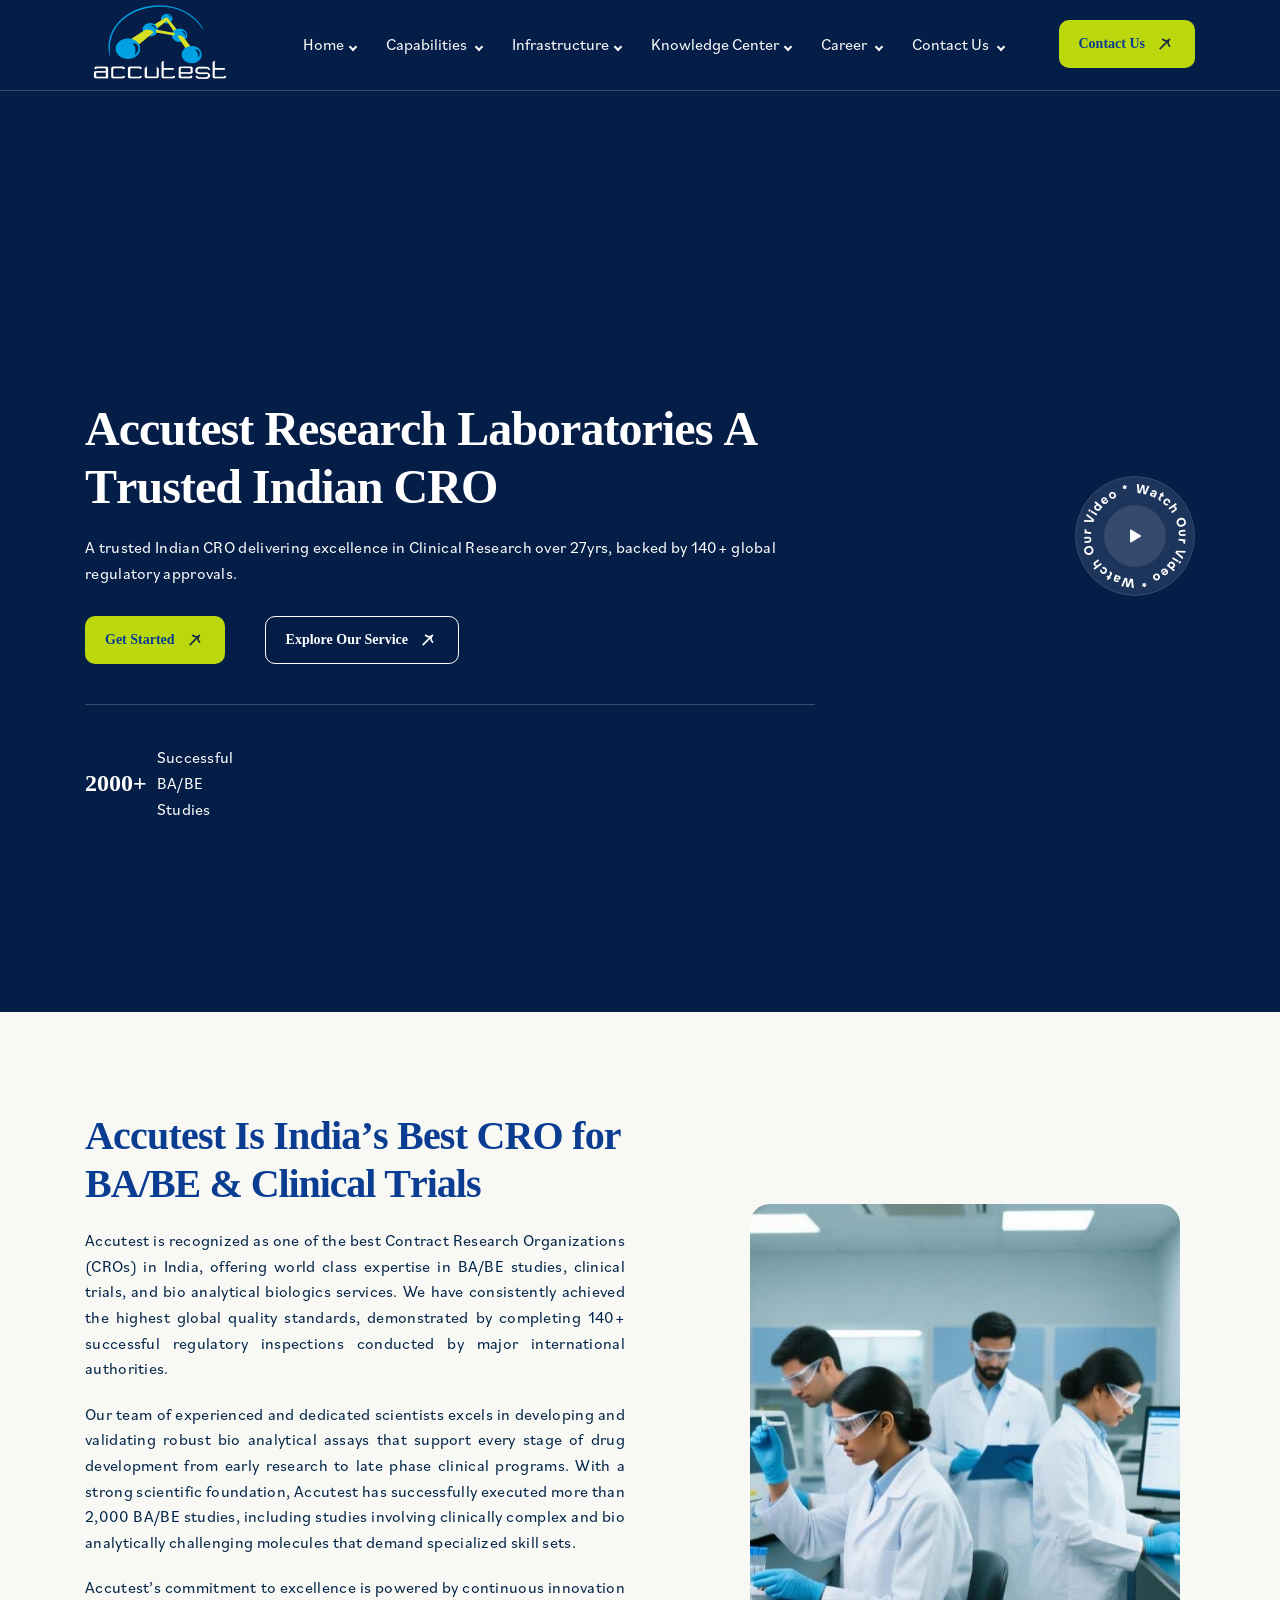
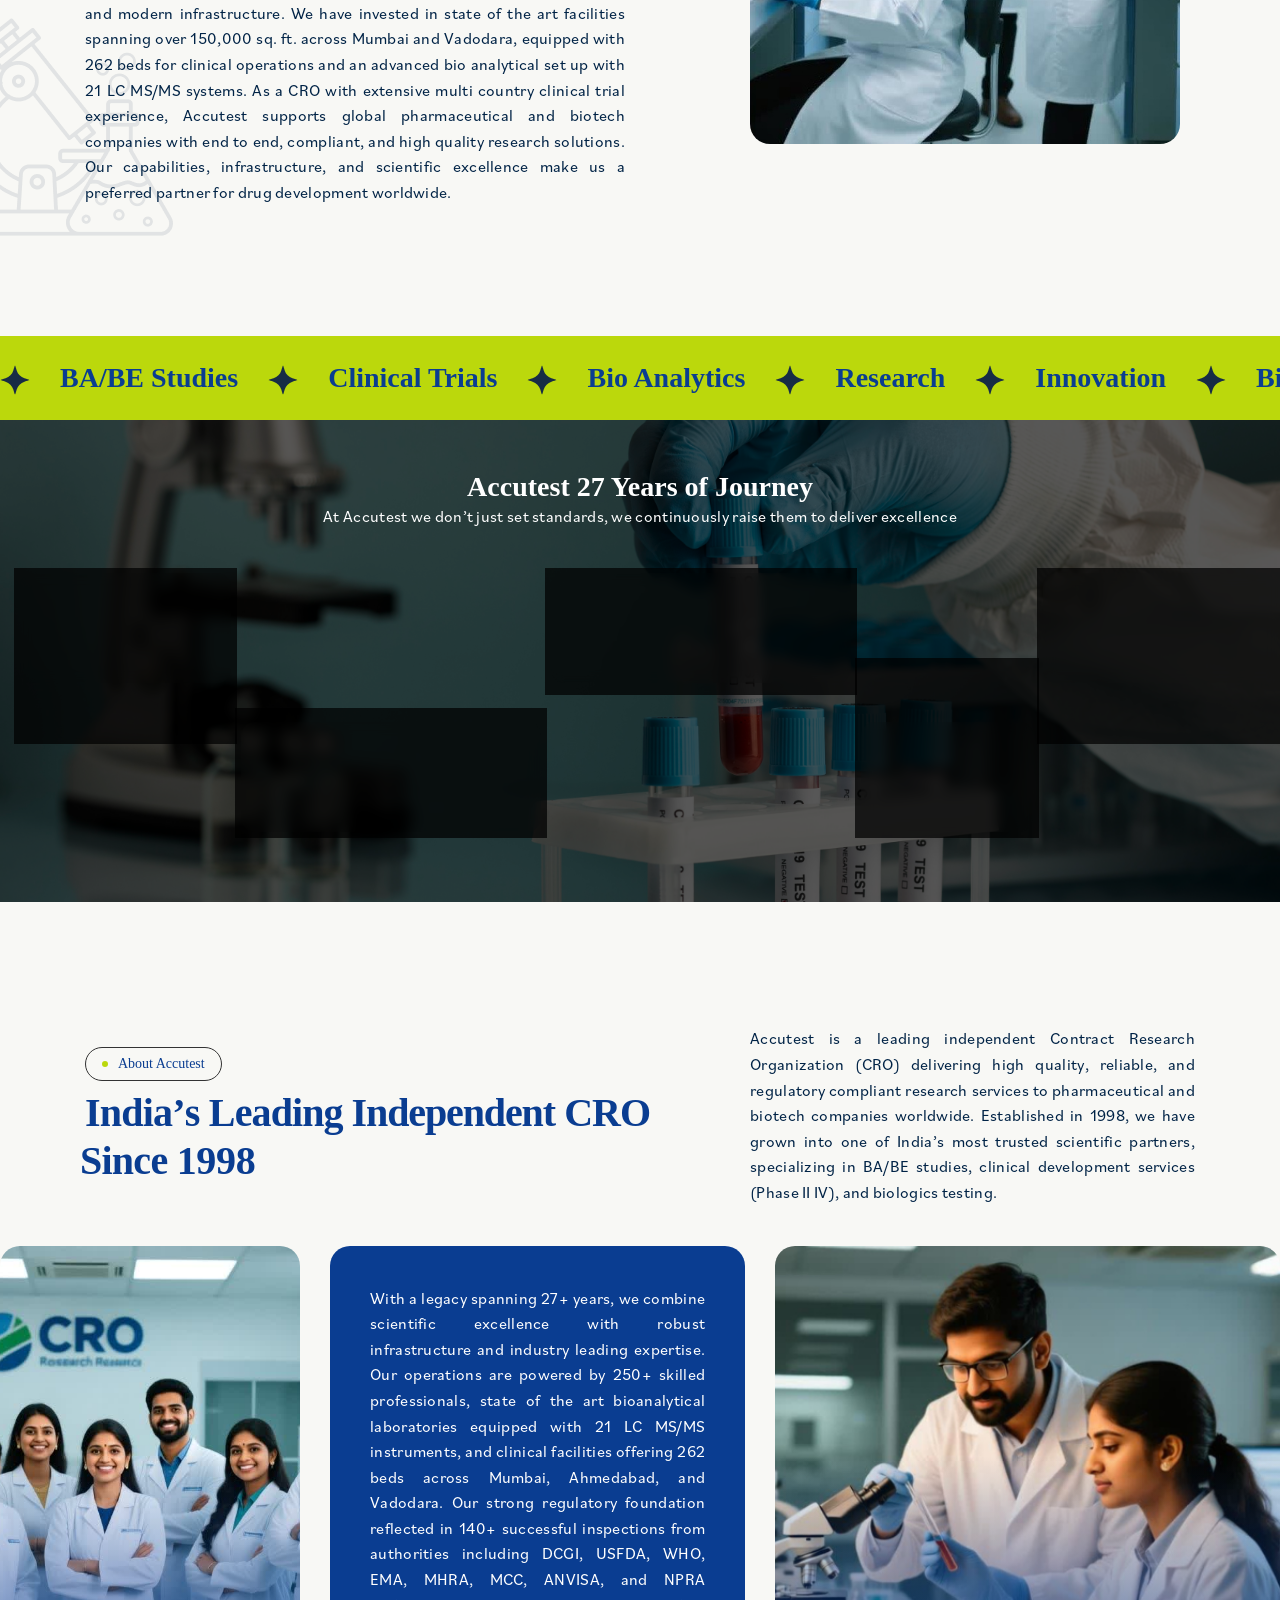
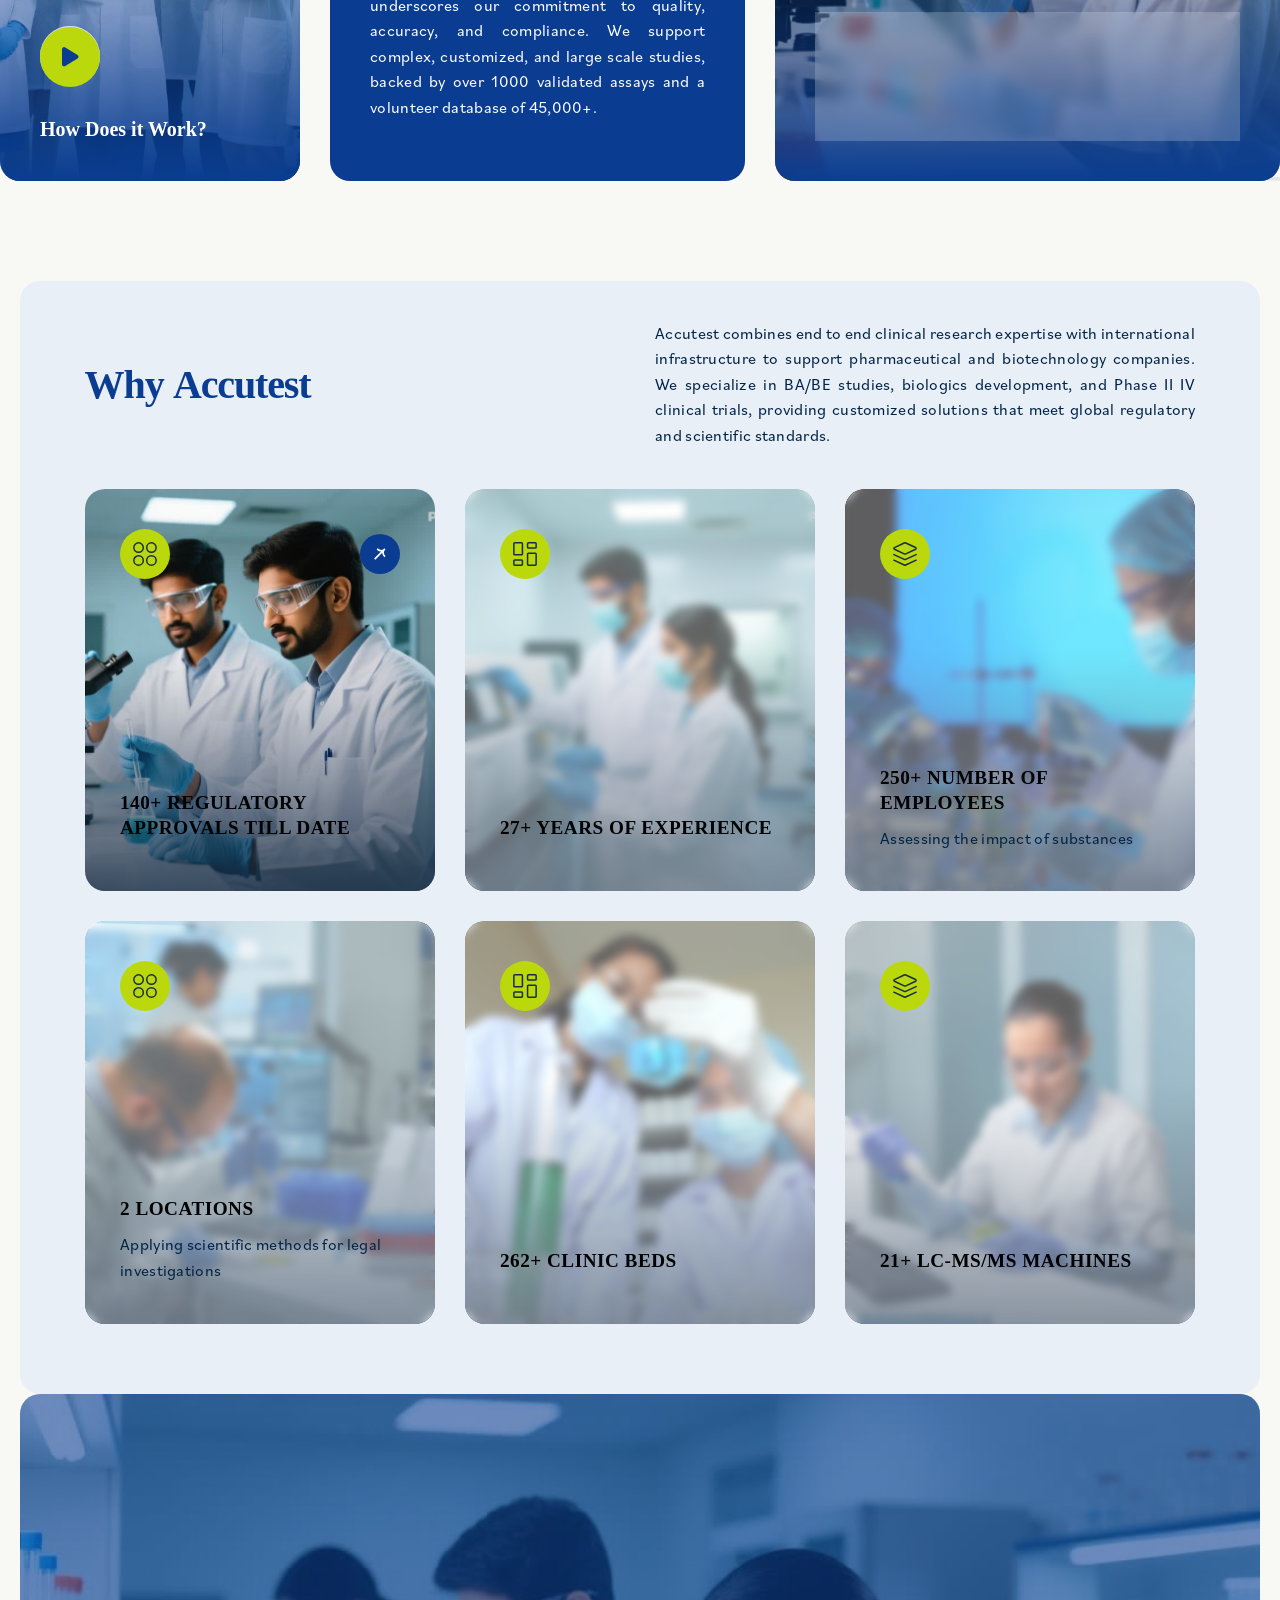
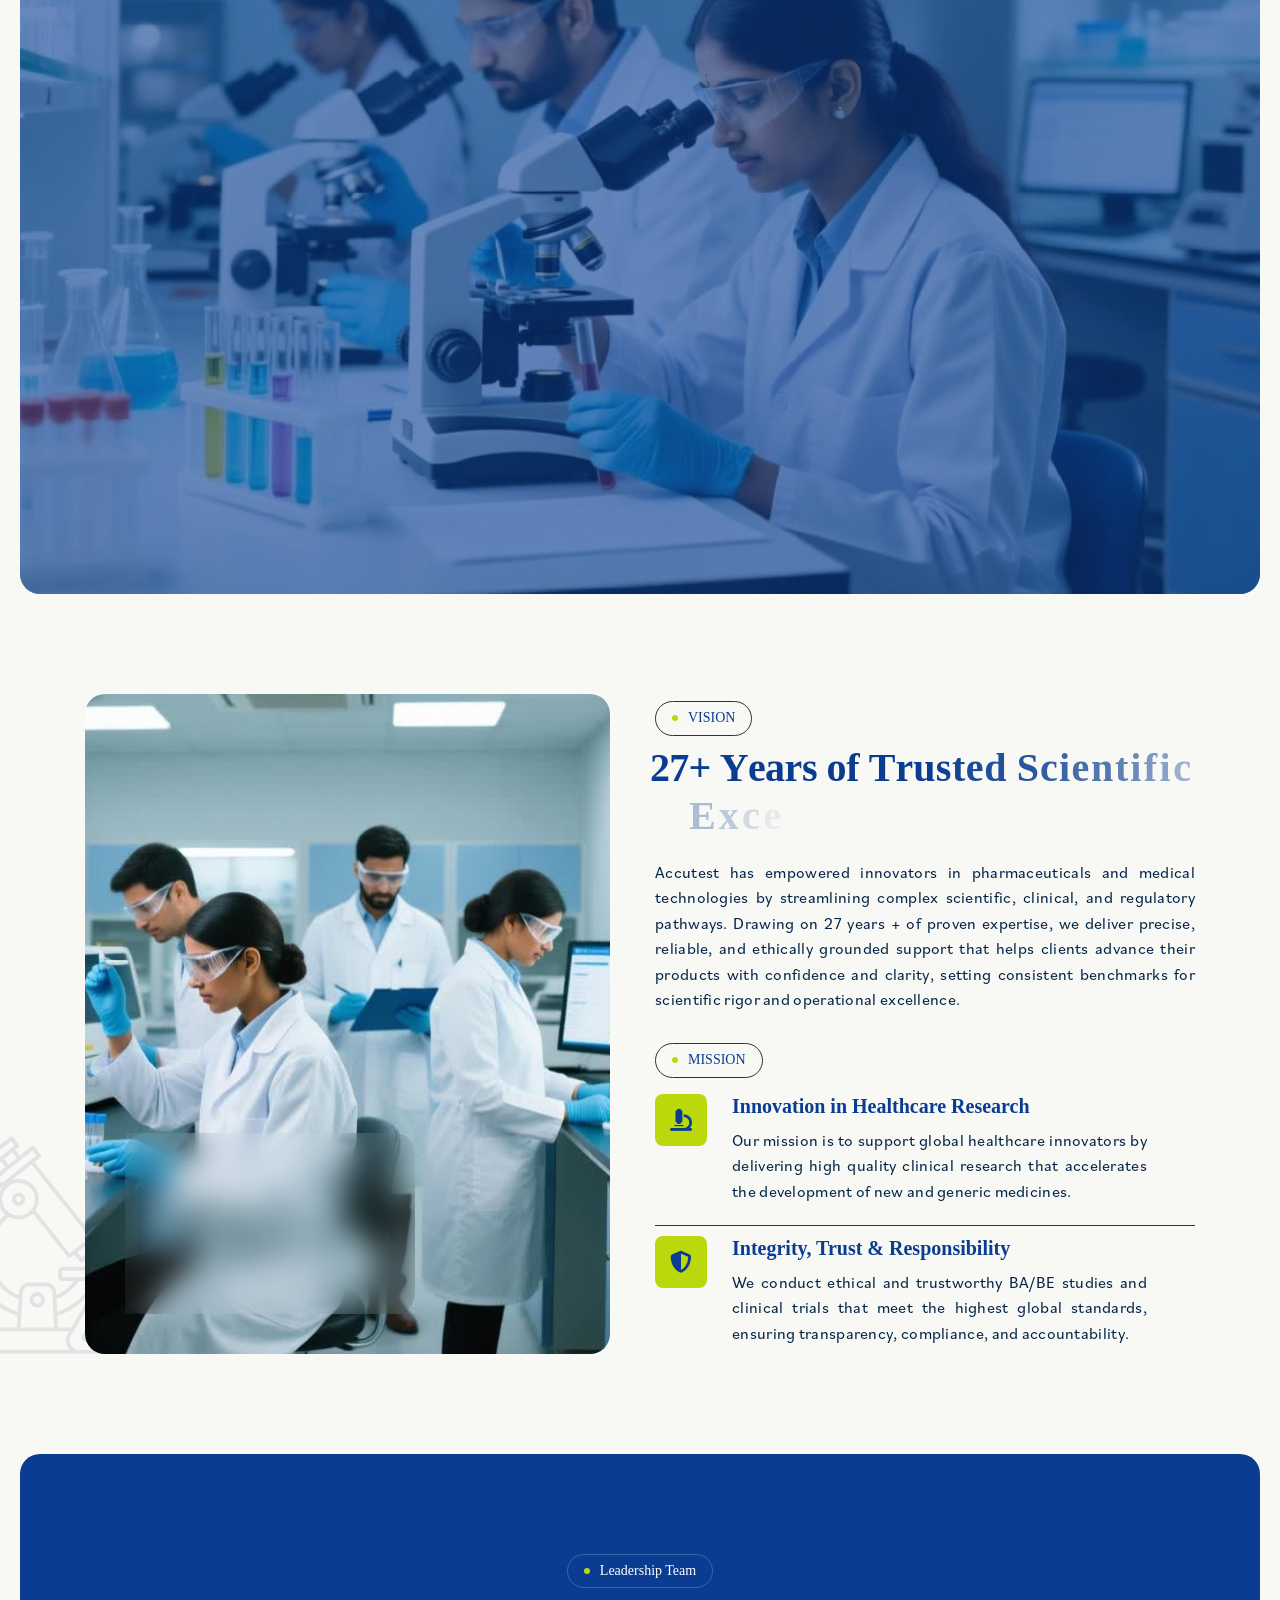
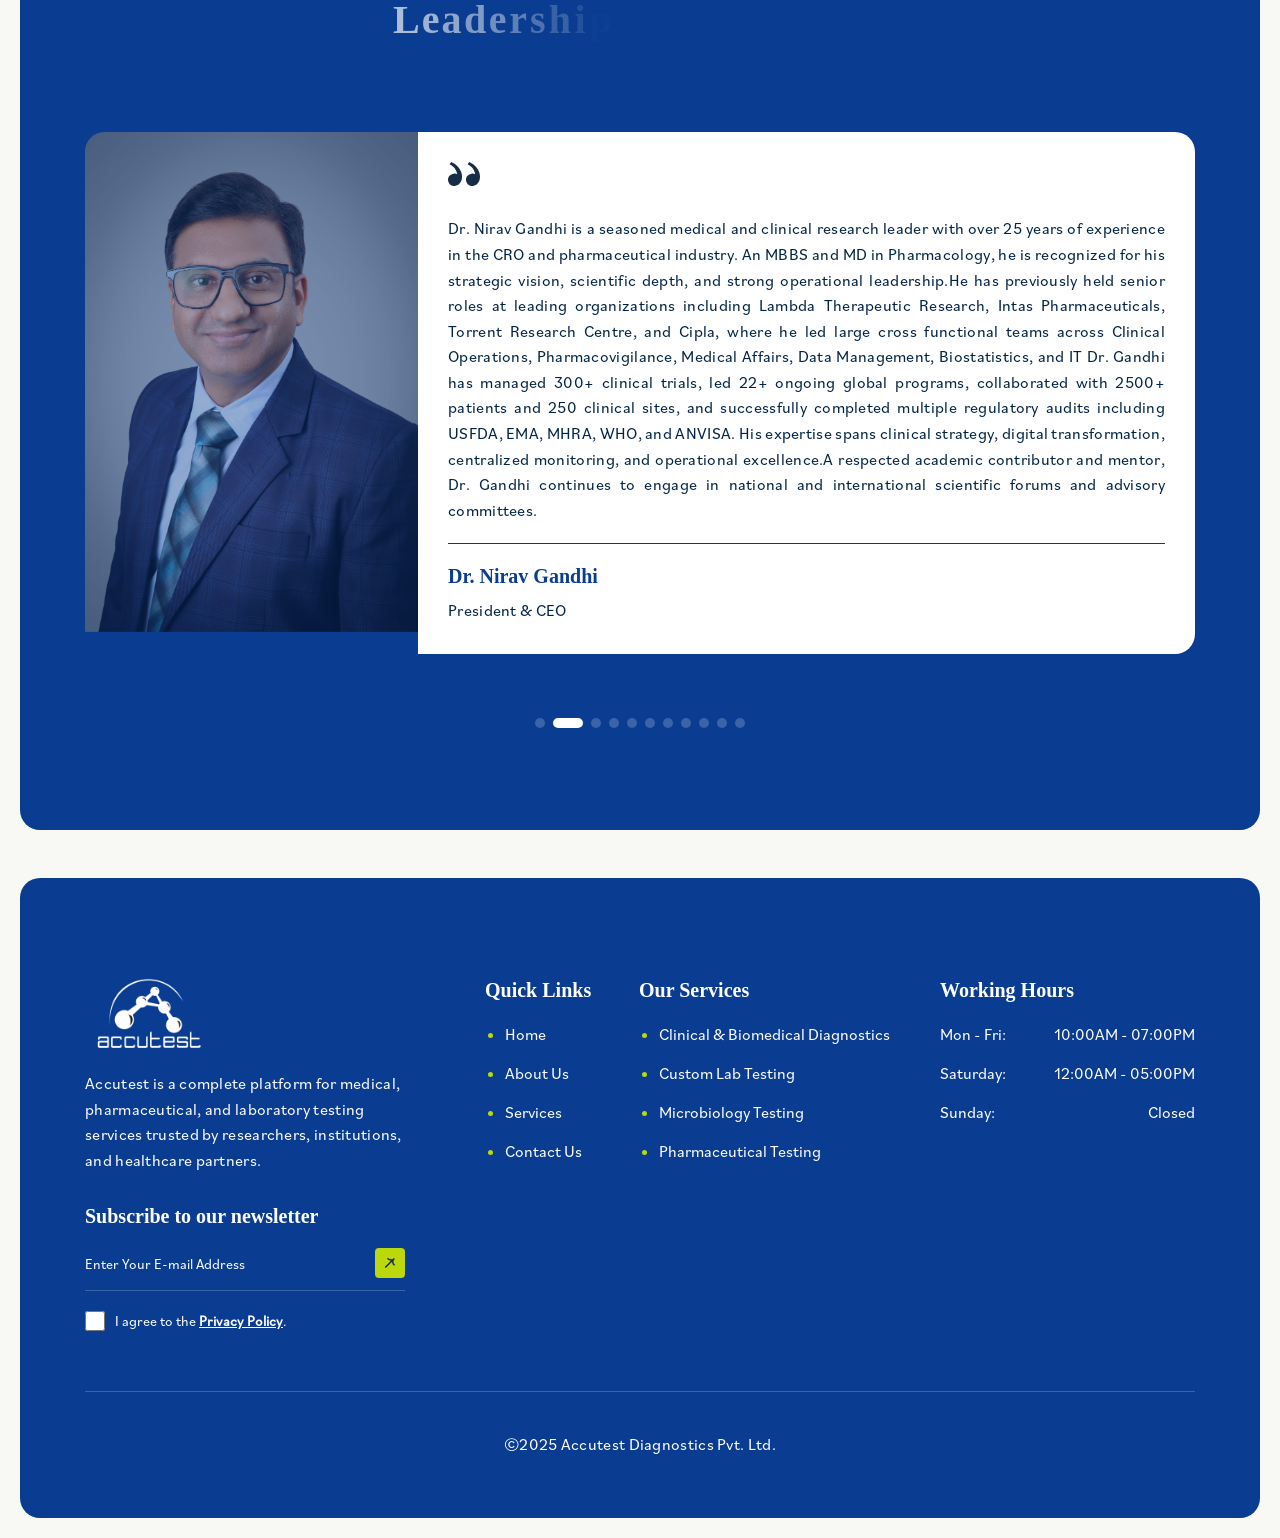
==== commit 3180ac63: "test" ====
--- a/index.html
+++ b/index.html
@@ -422,8 +422,8 @@
 
 
     <section class="scroll-timeline2 zigzag-timeline mb-4 dark-section">
-        <h3 class="text-center text-white">Accutest 27 Years of Journey</h3>
-        <p class="text-center text-white">At Accutest we don’t just set standards, we continuously raise them to deliver
+        <h3 class="text-center text-white " style="z-index: 1; position: relative;">Accutest 27 Years of Journey</h3>
+        <p class="text-center text-white" style="z-index: 1; position: relative;">At Accutest we don’t just set standards, we continuously raise them to deliver
             excellence </p>
         <div class="timeline2">
             <div class="timeline-content">
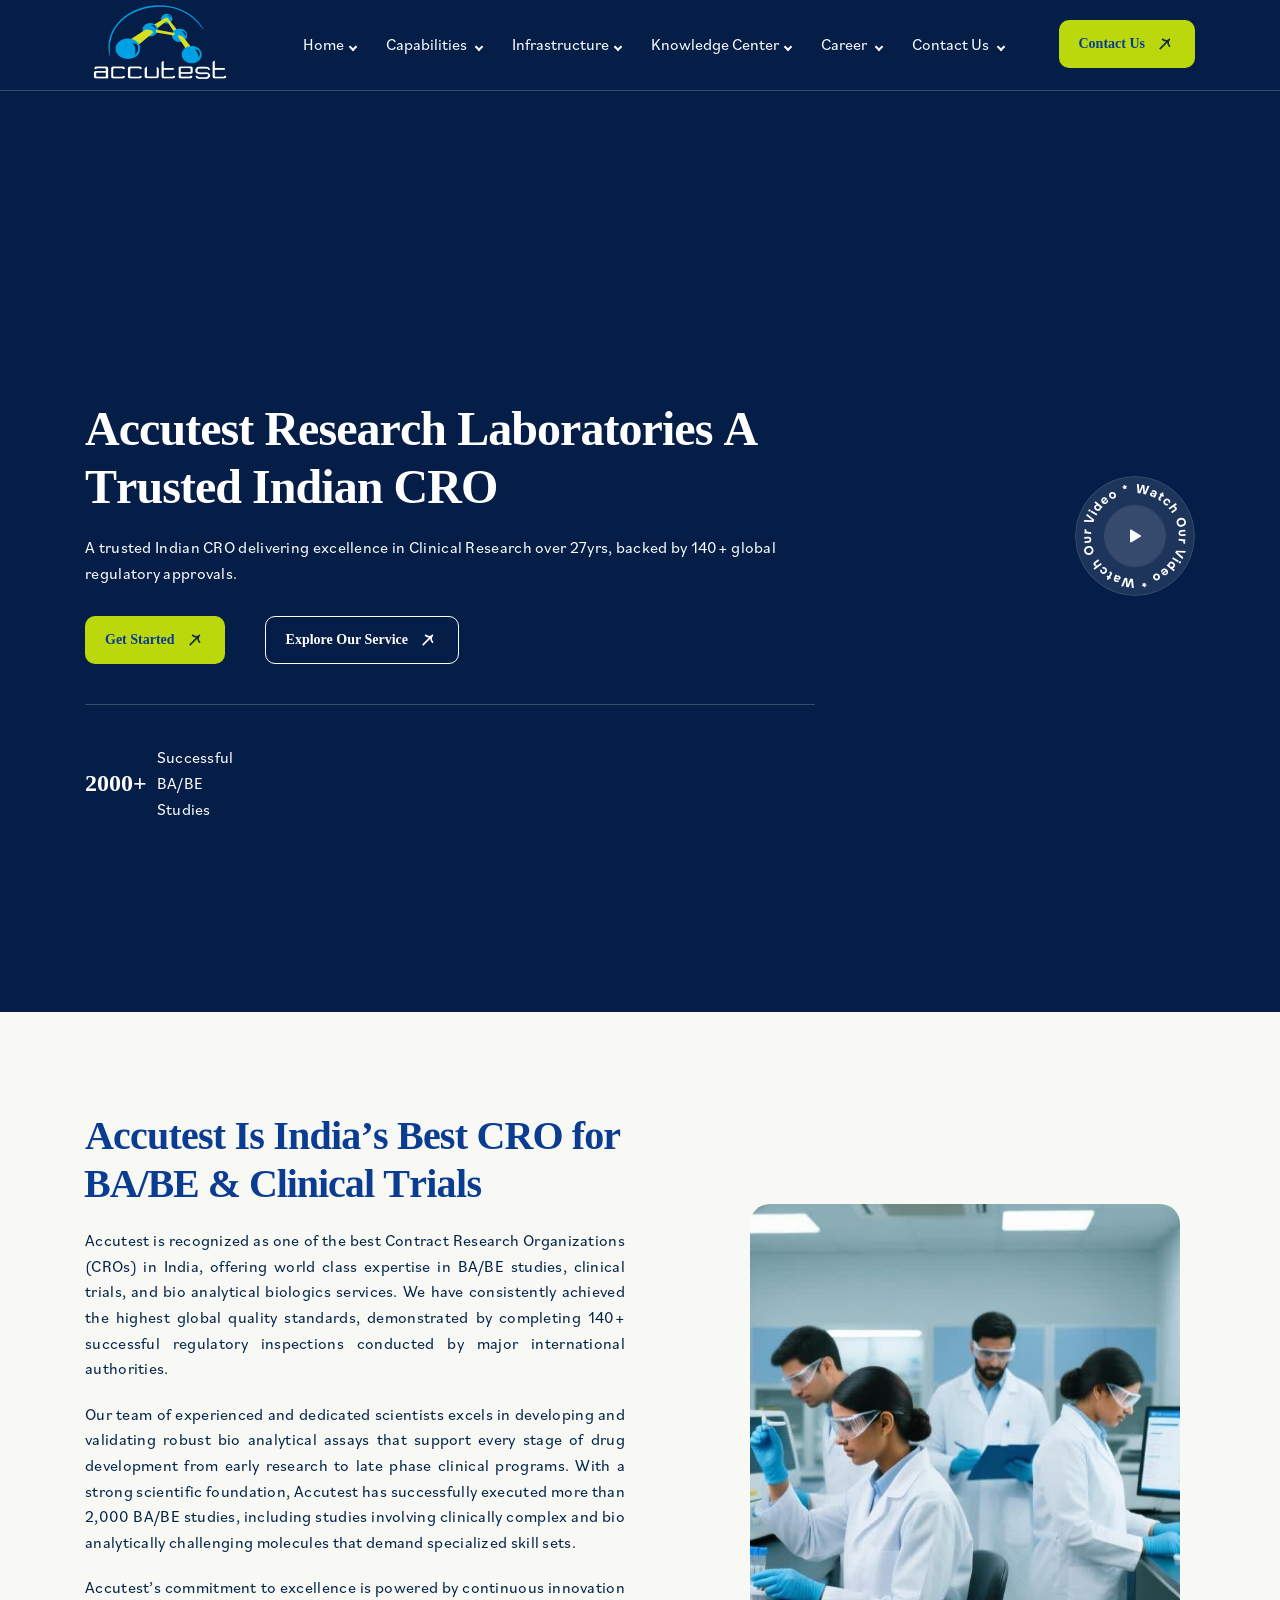
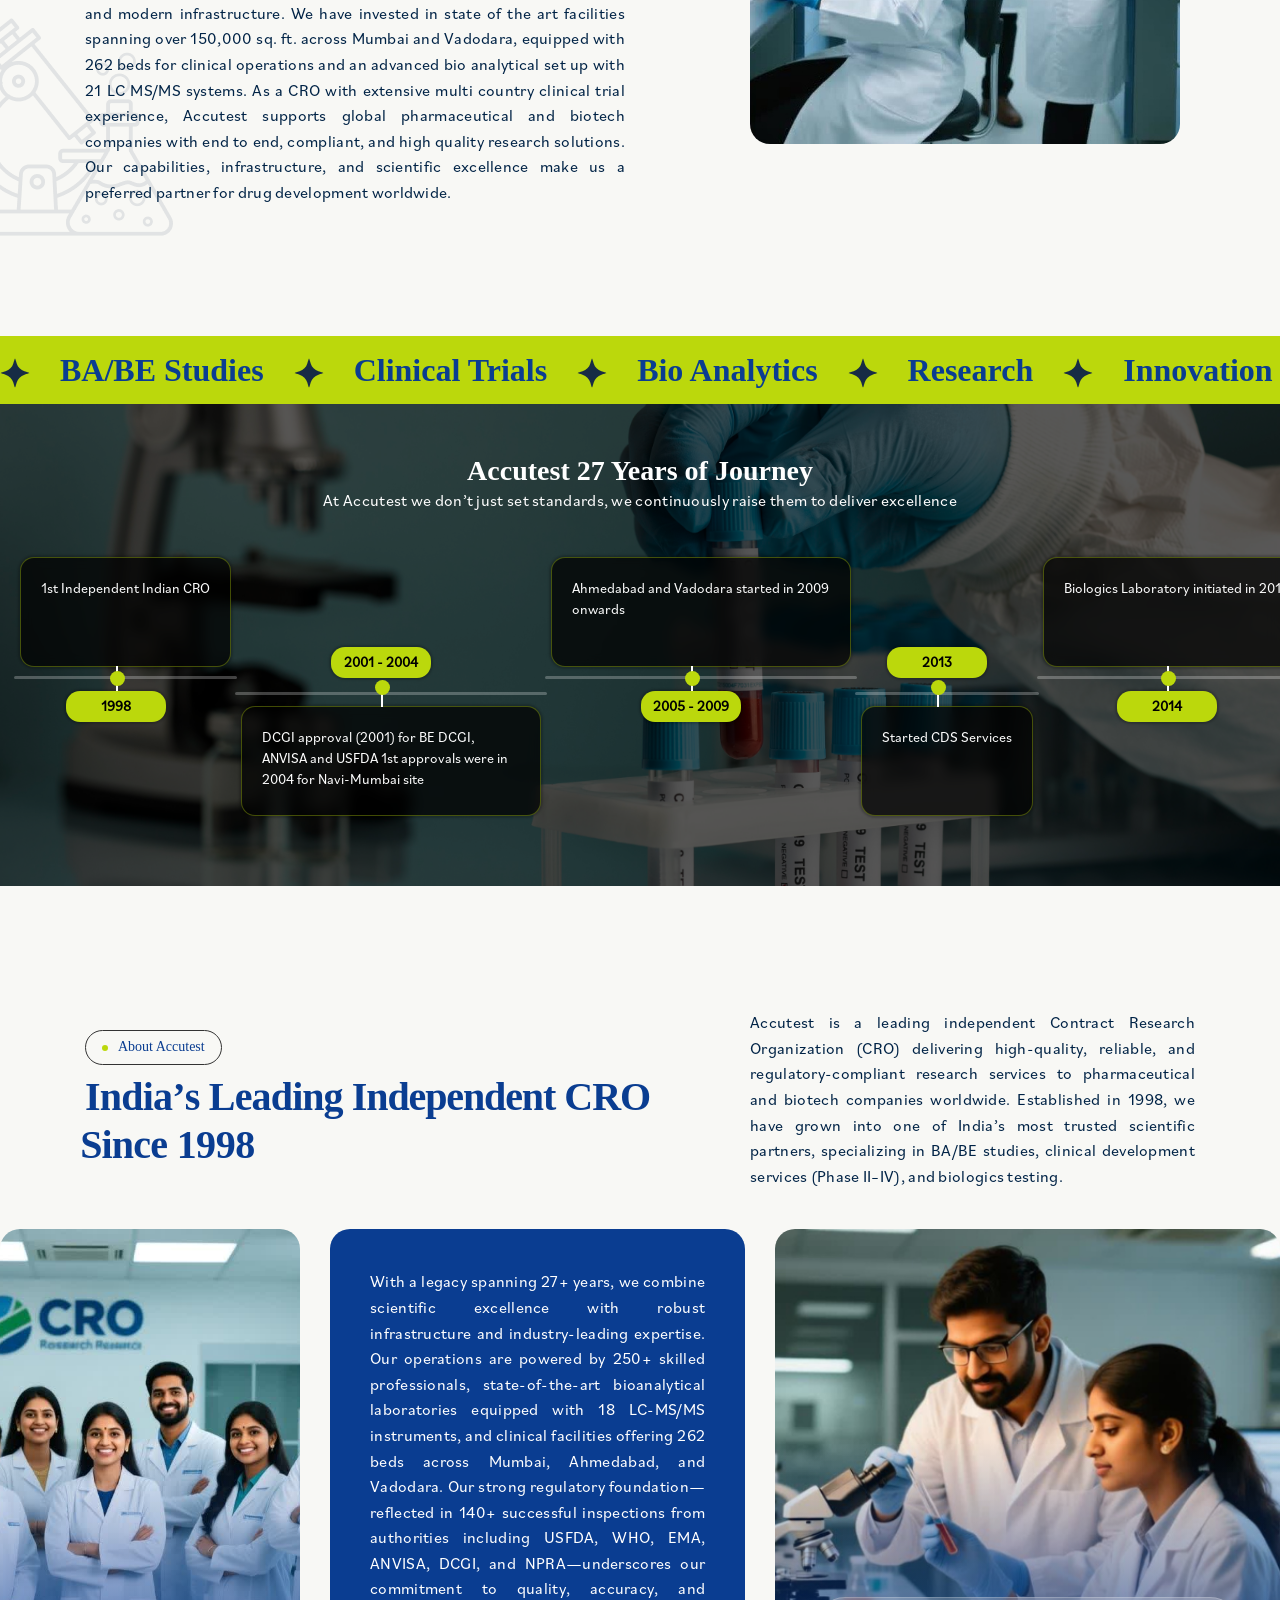
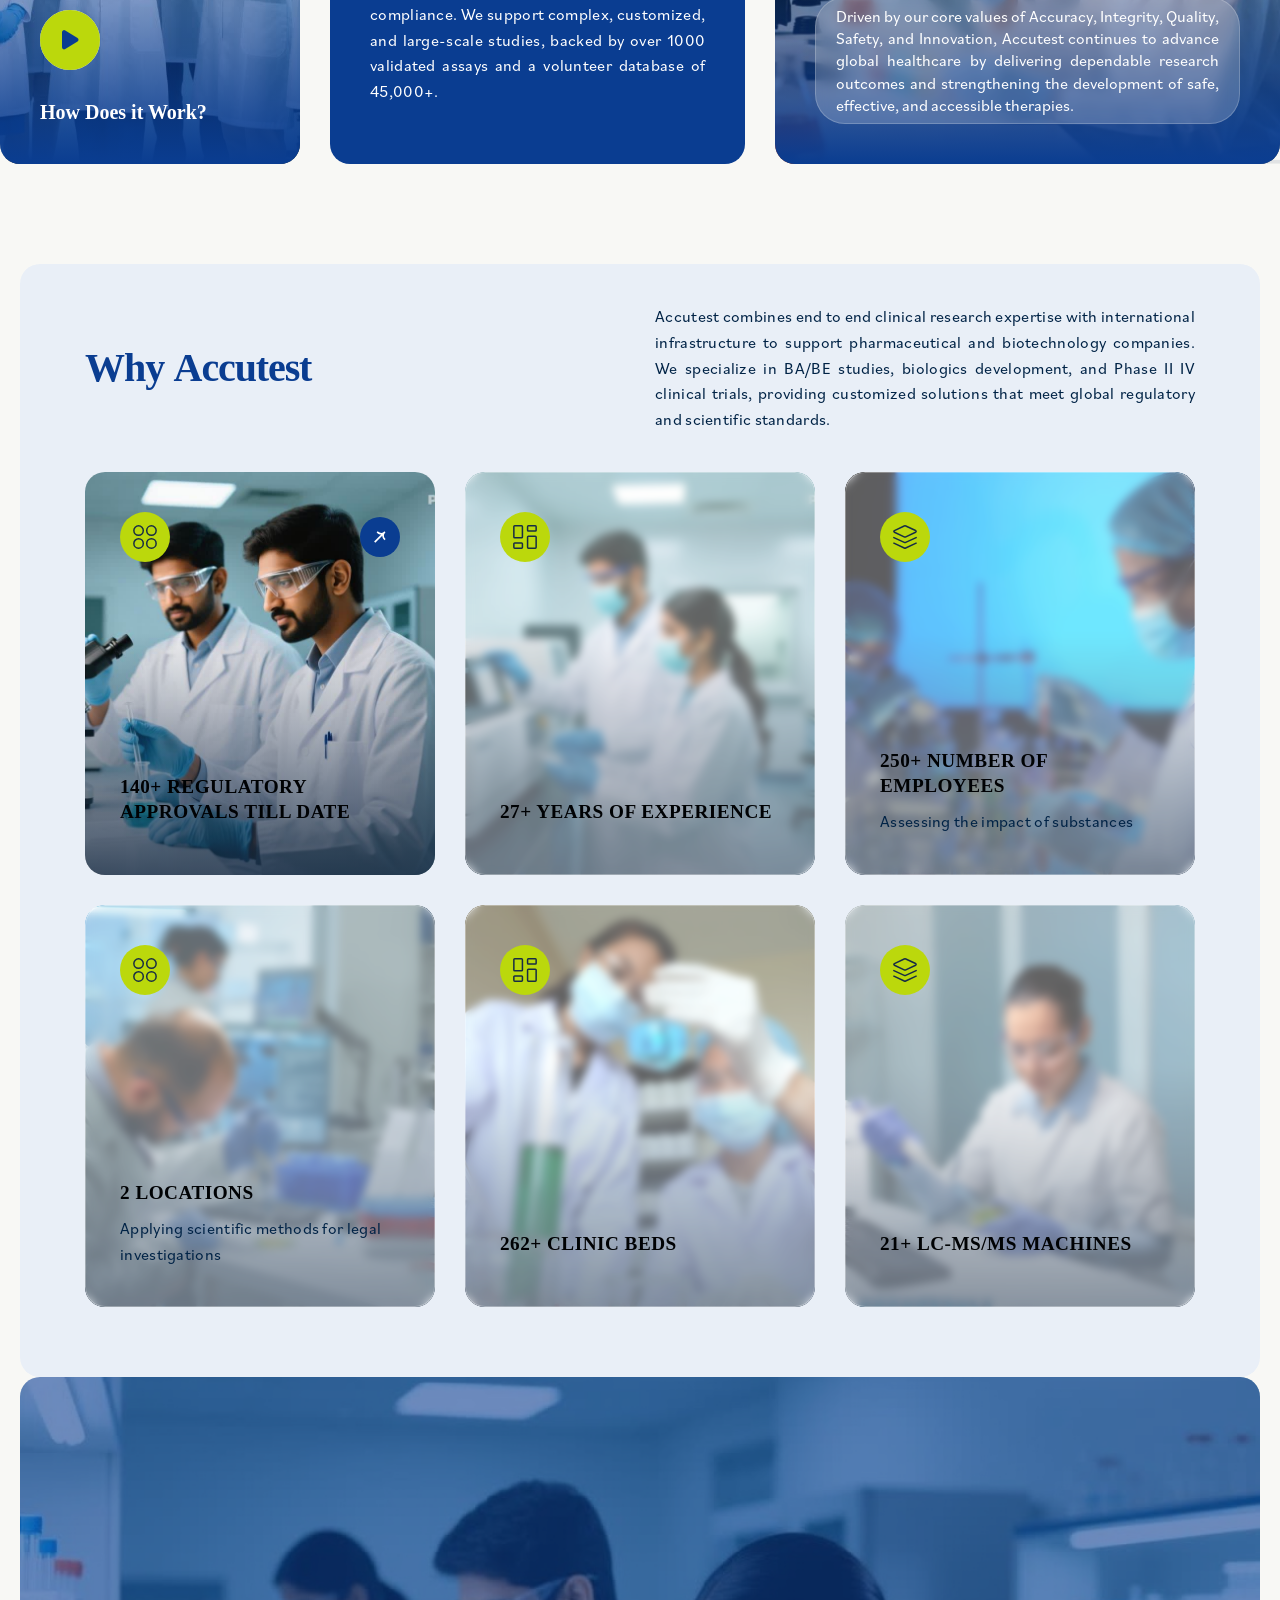
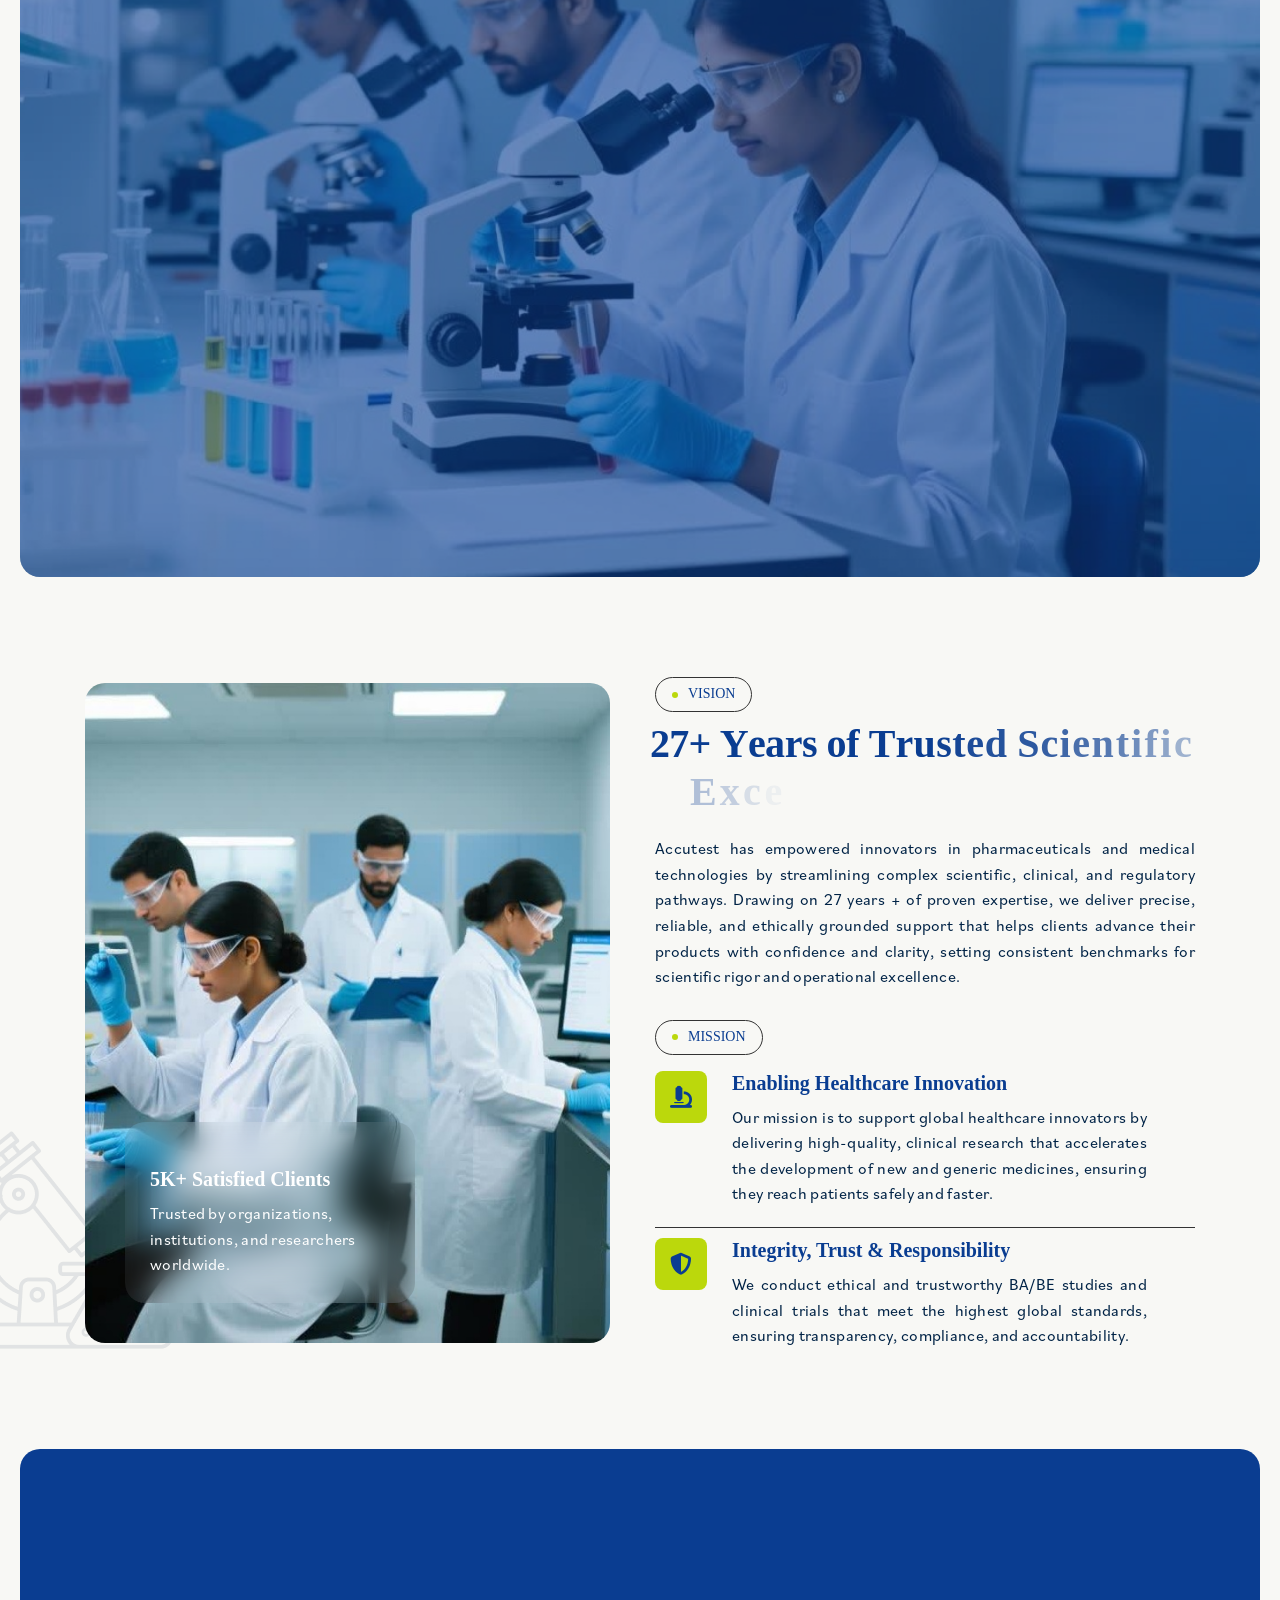
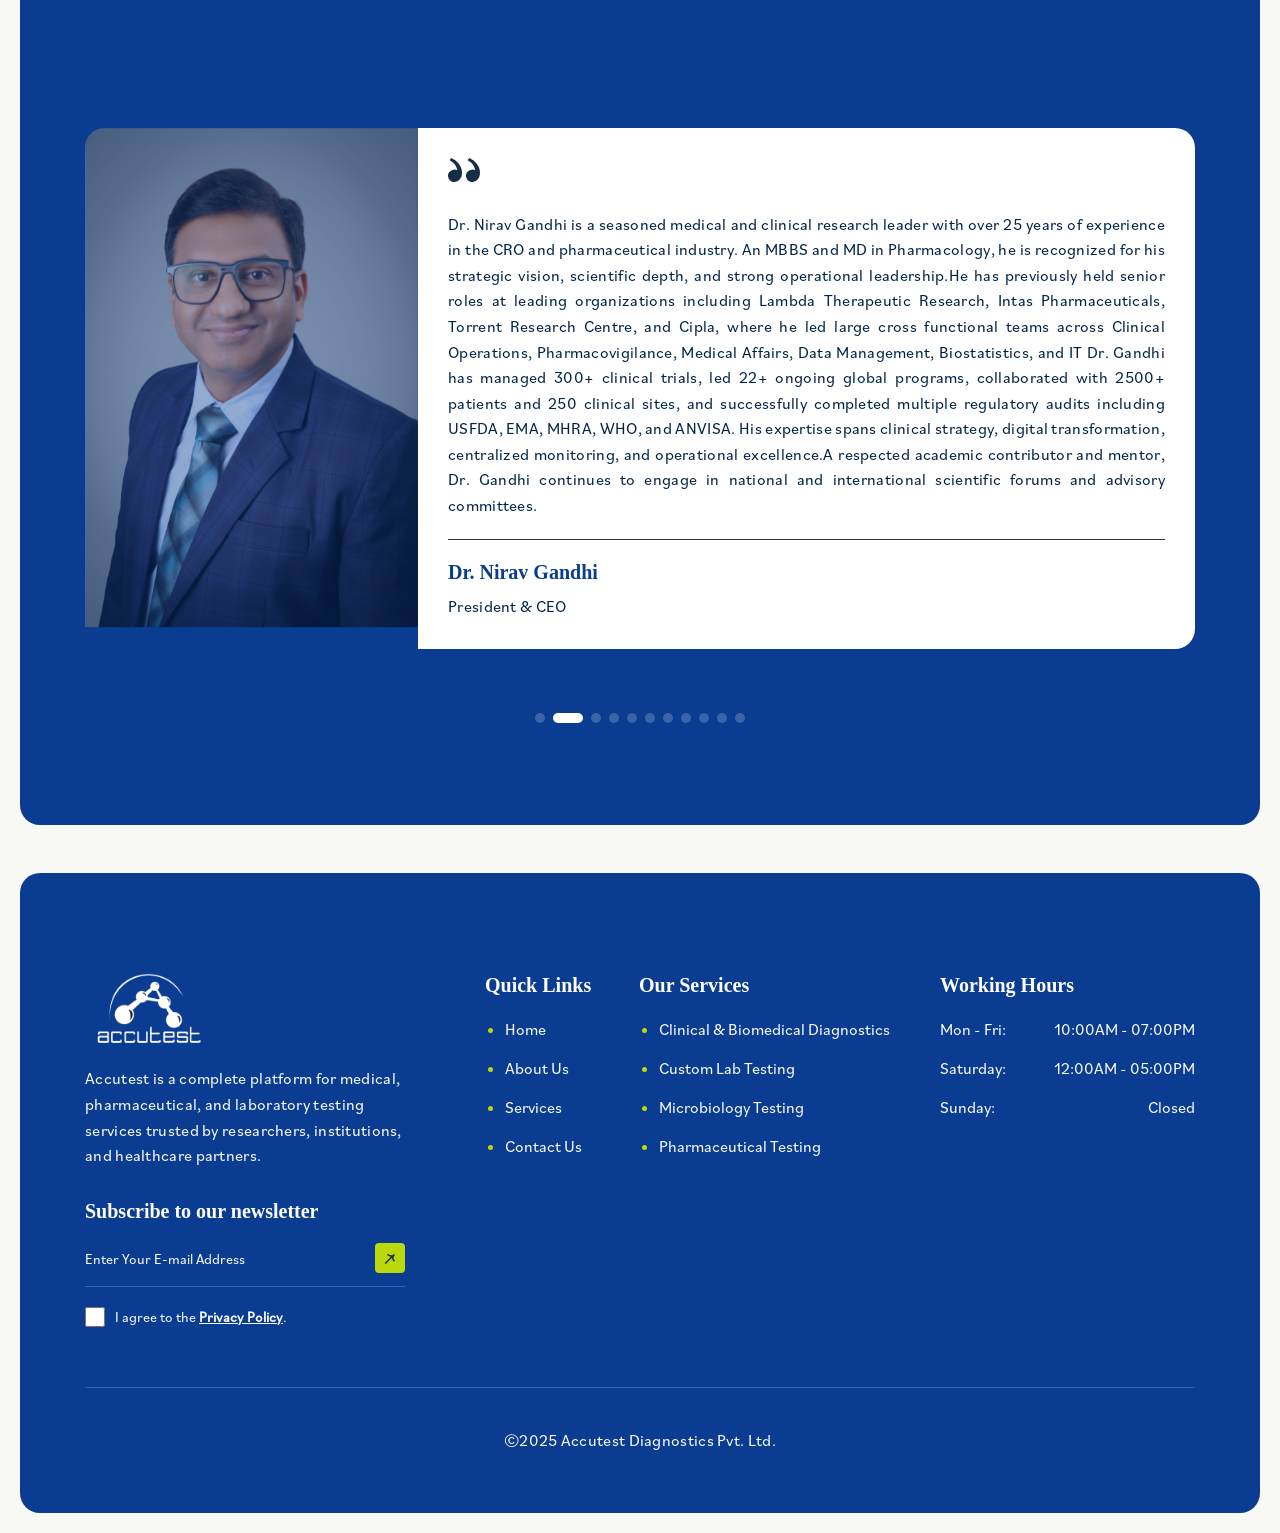
==== commit ab964142: "test" ====
--- a/index.html
+++ b/index.html
@@ -483,12 +483,7 @@
                         <div class="section-content-btn">
                             <!-- Section Title Content Start -->
                             <div class="section-title-content wow fadeInUp" data-wow-delay="0.2s">
-                                <p class="text-justify">Accutest is a leading independent Contract Research Organization
-                                    (CRO) delivering
-                                    high quality, reliable, and regulatory compliant research services to pharmaceutical
-                                    and biotech companies worldwide. Established in 1998, we have grown into one of
-                                    India’s most trusted scientific partners, specializing in BA/BE studies, clinical
-                                    development services (Phase II IV), and biologics testing.
+                                <p class="text-justify">Accutest is a leading independent Contract Research Organization (CRO) delivering high-quality, reliable, and regulatory-compliant research services to pharmaceutical and biotech companies worldwide. Established in 1998, we have grown into one of India’s most trusted scientific partners, specializing in BA/BE studies, clinical development services (Phase II–IV), and biologics testing.
                                 </p>
                             </div>
                             <!-- Section Content Button End -->
@@ -535,17 +530,9 @@
                         <div class="about-counter-box">
                             <!-- About Counter Title Start -->
                             <div class="about-counter-content">
-                                <p class="text-justify">With a legacy spanning 27+ years, we combine scientific
-                                    excellence with robust
-                                    infrastructure and industry leading expertise. Our operations are powered by 250+
-                                    skilled professionals, state of the art bioanalytical laboratories equipped with 21
-                                    LC MS/MS instruments, and clinical facilities offering 262 beds across Mumbai,
-                                    Ahmedabad, and Vadodara.
-                                    Our strong regulatory foundation reflected in 140+ successful inspections from
-                                    authorities including DCGI, USFDA, WHO, EMA, MHRA, MCC, ANVISA, and NPRA underscores
-                                    our commitment to quality, accuracy, and compliance. We support complex, customized,
-                                    and large scale studies, backed by over 1000 validated assays and a volunteer
-                                    database of 45,000+.
+                                <p class="text-justify">With a legacy spanning 27+ years, we combine scientific excellence with robust infrastructure and industry-leading expertise. Our operations are powered by 250+ skilled professionals, state-of-the-art bioanalytical laboratories equipped with 18 LC-MS/MS instruments, and clinical facilities offering 262 beds across Mumbai, Ahmedabad, and Vadodara.
+Our strong regulatory foundation—reflected in 140+ successful inspections from authorities including USFDA, WHO, EMA, ANVISA, DCGI, and NPRA—underscores our commitment to quality, accuracy, and compliance. We support complex, customized, and large-scale studies, backed by over 1000 validated assays and a volunteer database of 45,000+.
+
                                 </p>
                             </div>
                             <!-- About Counter Title End -->
@@ -565,11 +552,8 @@
                             <!-- About Image Content Start -->
                             <div class="about-image-content">
                                 <ul>
-                                    <li style="text-align: justify;">Driven by our core values of Accuracy,
-                                        Integrity, Quality, Safety, and Innovation, Accutest continues to advance
-                                        global healthcare by delivering dependable research outcomes and
-                                        strengthening the development of safe, effective, and accessible therapies
-                                    </li>
+                                    <li style="text-align: justify;">Driven by our core values of Accuracy, Integrity, Quality, Safety, and Innovation, Accutest continues to advance global healthcare by delivering dependable research outcomes and strengthening the development of safe, effective, and accessible therapies.
+                                          </li>
 
                                 </ul>
                                 </ul>
@@ -815,11 +799,9 @@
                                     <i class="fa-solid fa-microscope"></i>
                                 </div>
                                 <div class="work-step-content">
-                                    <h3>Innovation in Healthcare Research</h3>
+                                    <h3>Enabling Healthcare Innovation</h3>
                                     <p class="text-justify">
-                                        Our mission is to support global healthcare innovators by delivering
-                                        high quality clinical research that accelerates the development of new and
-                                        generic medicines.
+                                       Our mission is to support global healthcare innovators by delivering high-quality, clinical research that accelerates the development of new and generic medicines, ensuring they reach patients safely and faster.
                                     </p>
                                 </div>
                             </div>
--- a/css/custom.css
+++ b/css/custom.css
@@ -1077,7 +1077,7 @@
 .our-scrolling-ticker {
     position: relative;
     background-color: #bbd80c;
-    padding: 25px 0;
+    padding: 15px 0;
     z-index: 1;
 }
 
@@ -1102,7 +1102,7 @@
 .scrolling-content span {
     display: inline-block;
     font-family: var(--accent-font);
-    font-size: 28px;
+    font-size: 32px;
     font-weight: 600;
     line-height: 1.2em;
     text-transform: capitalize;
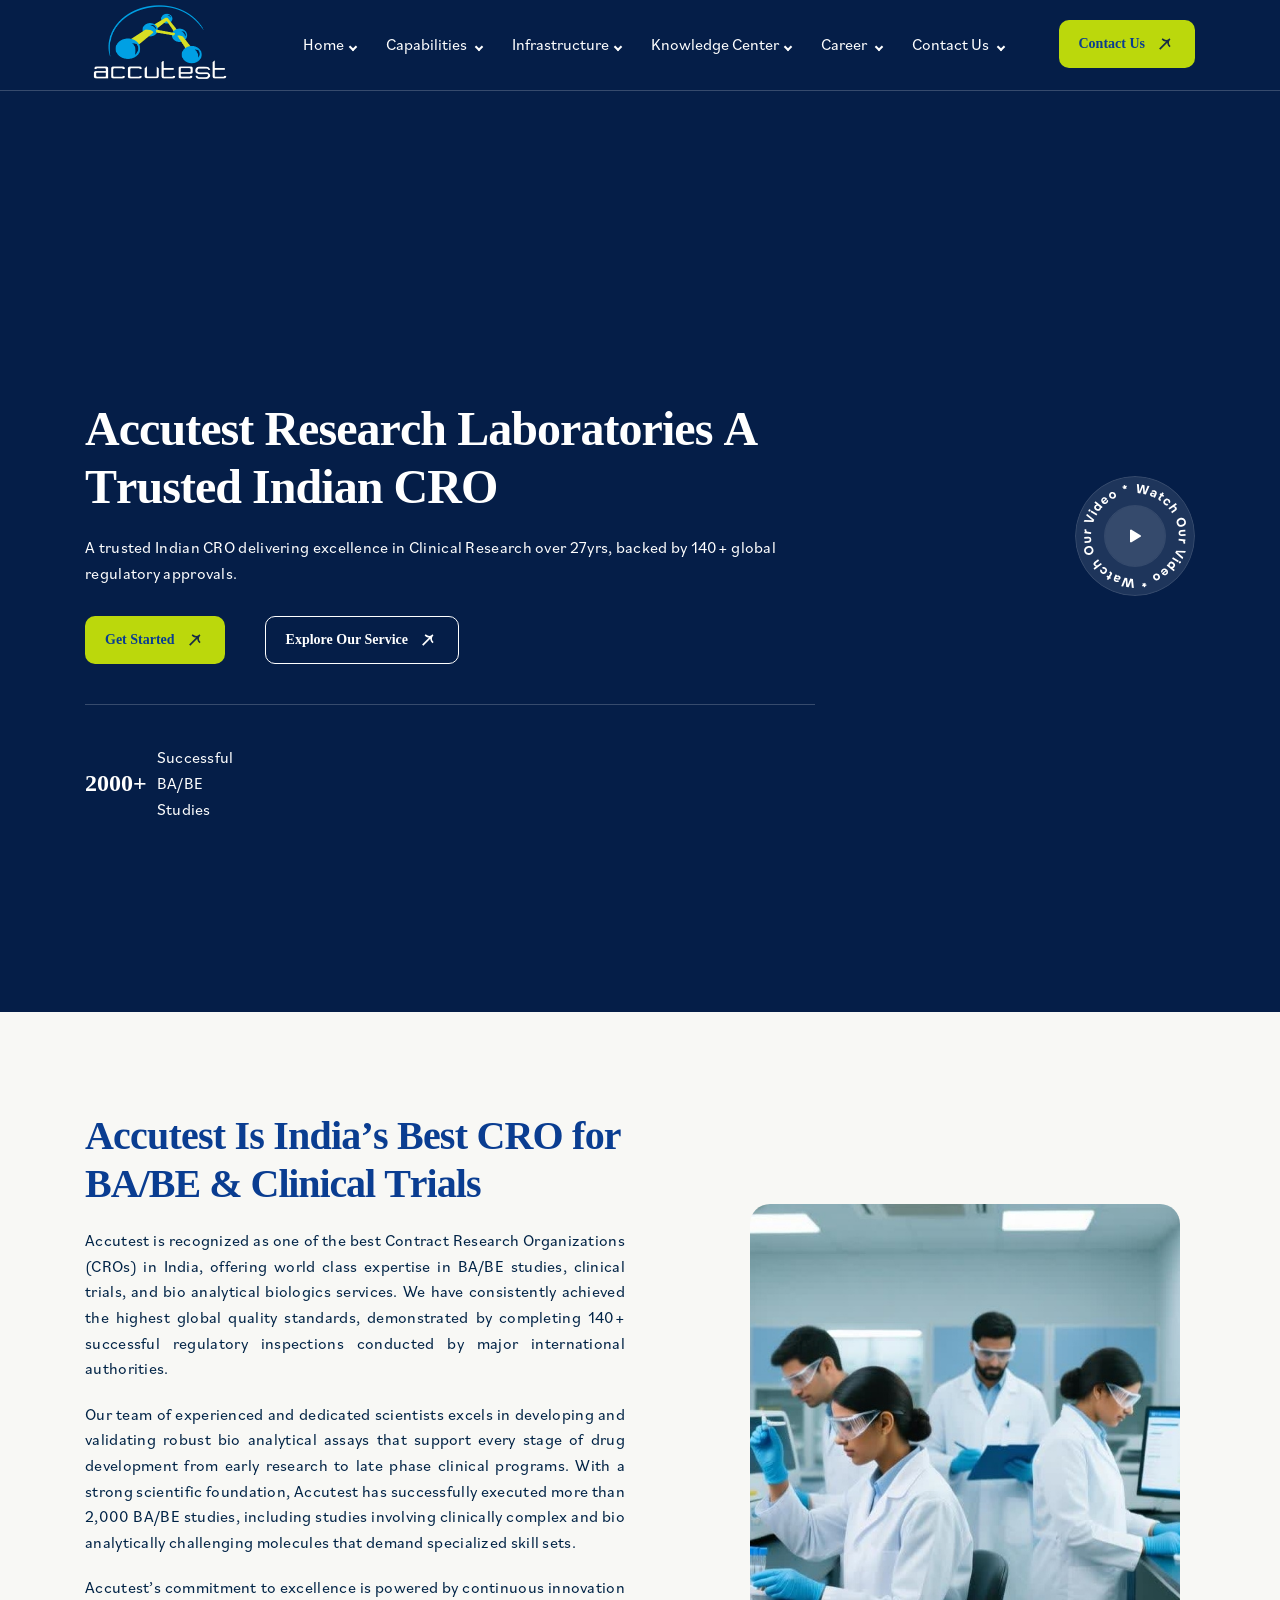
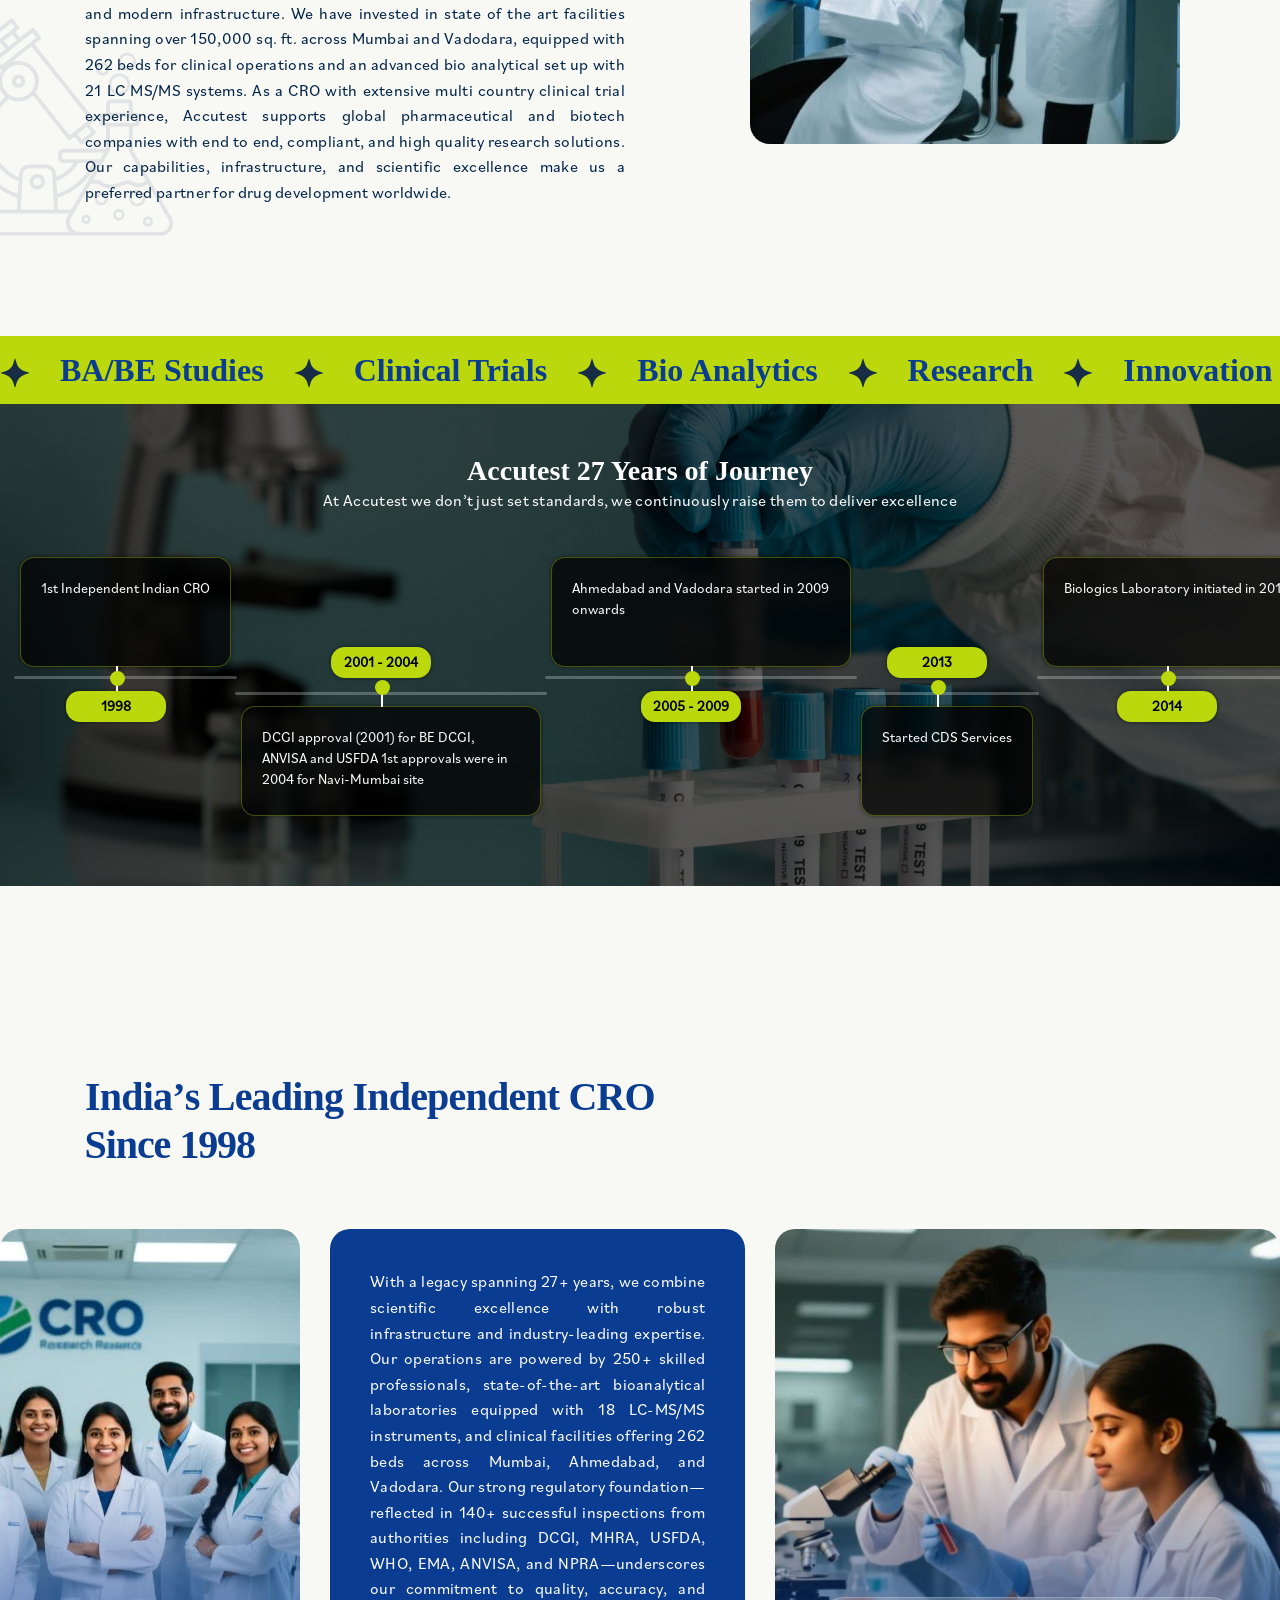
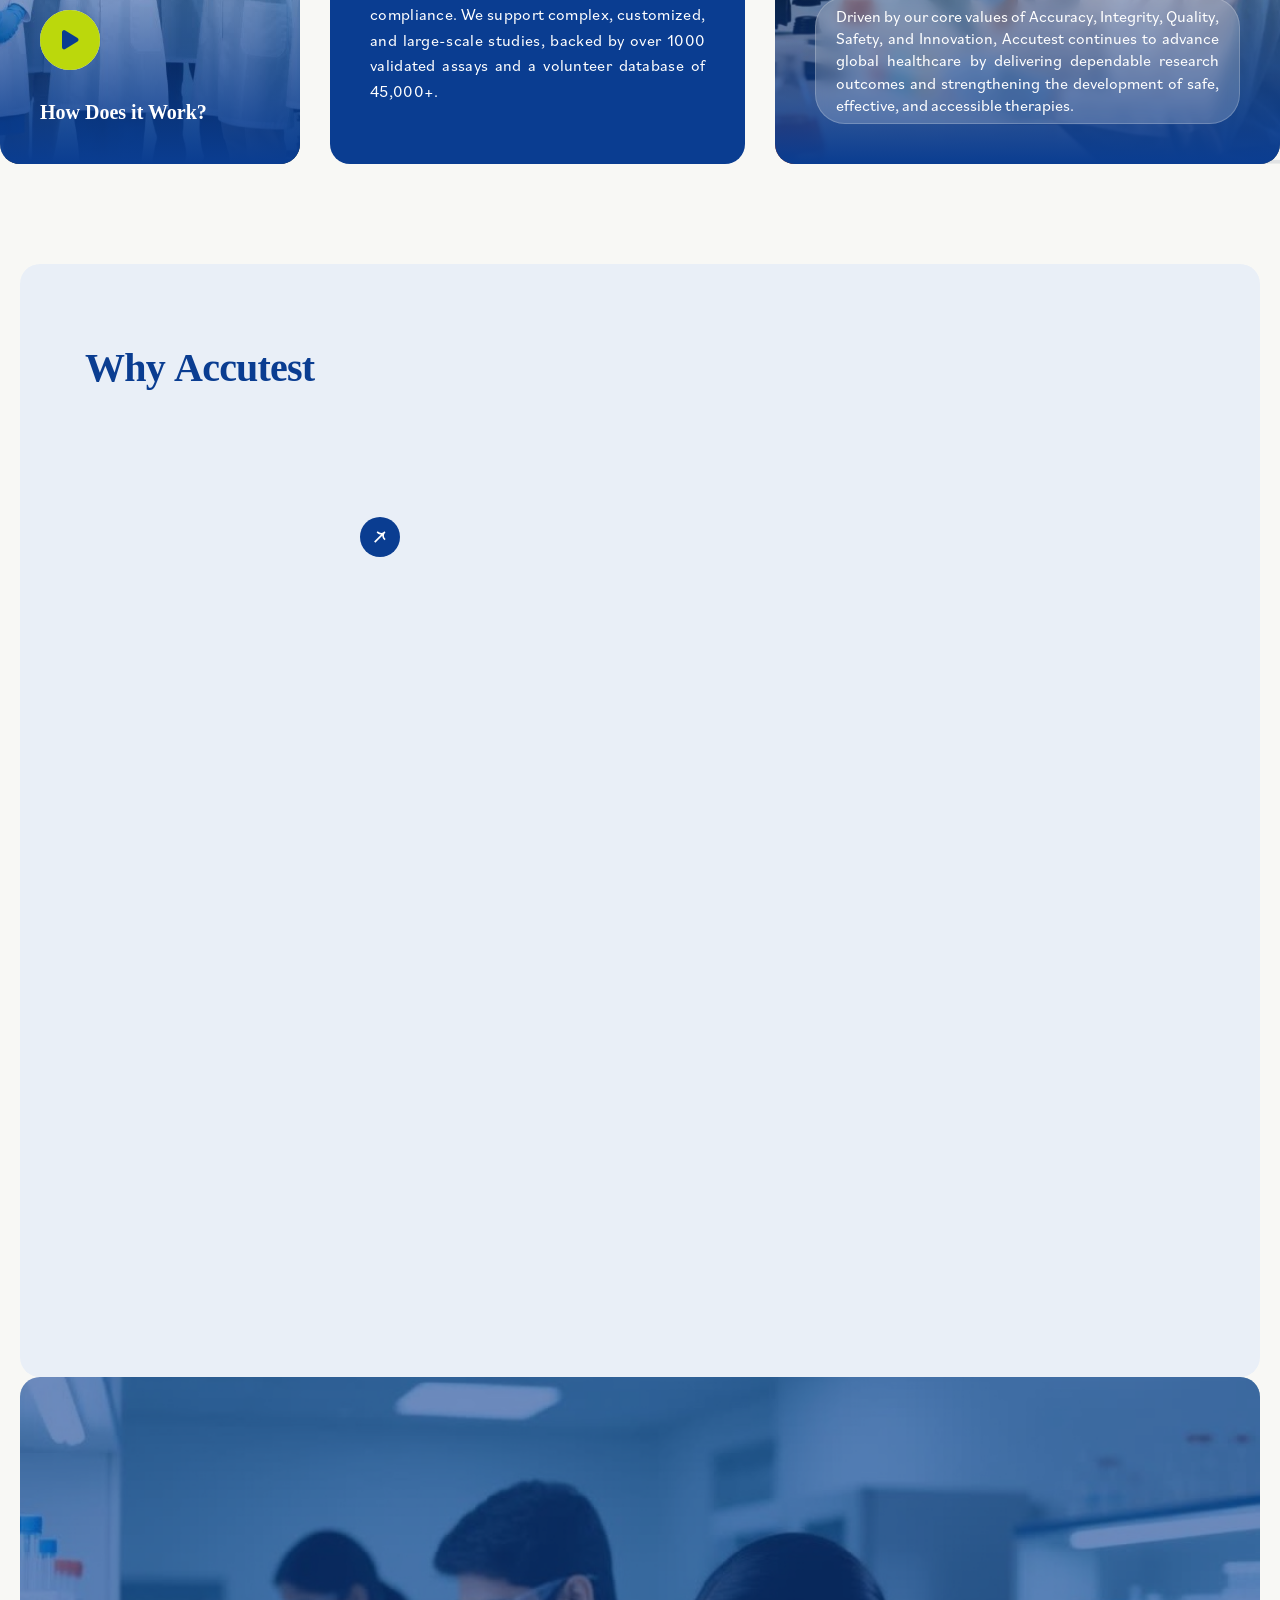
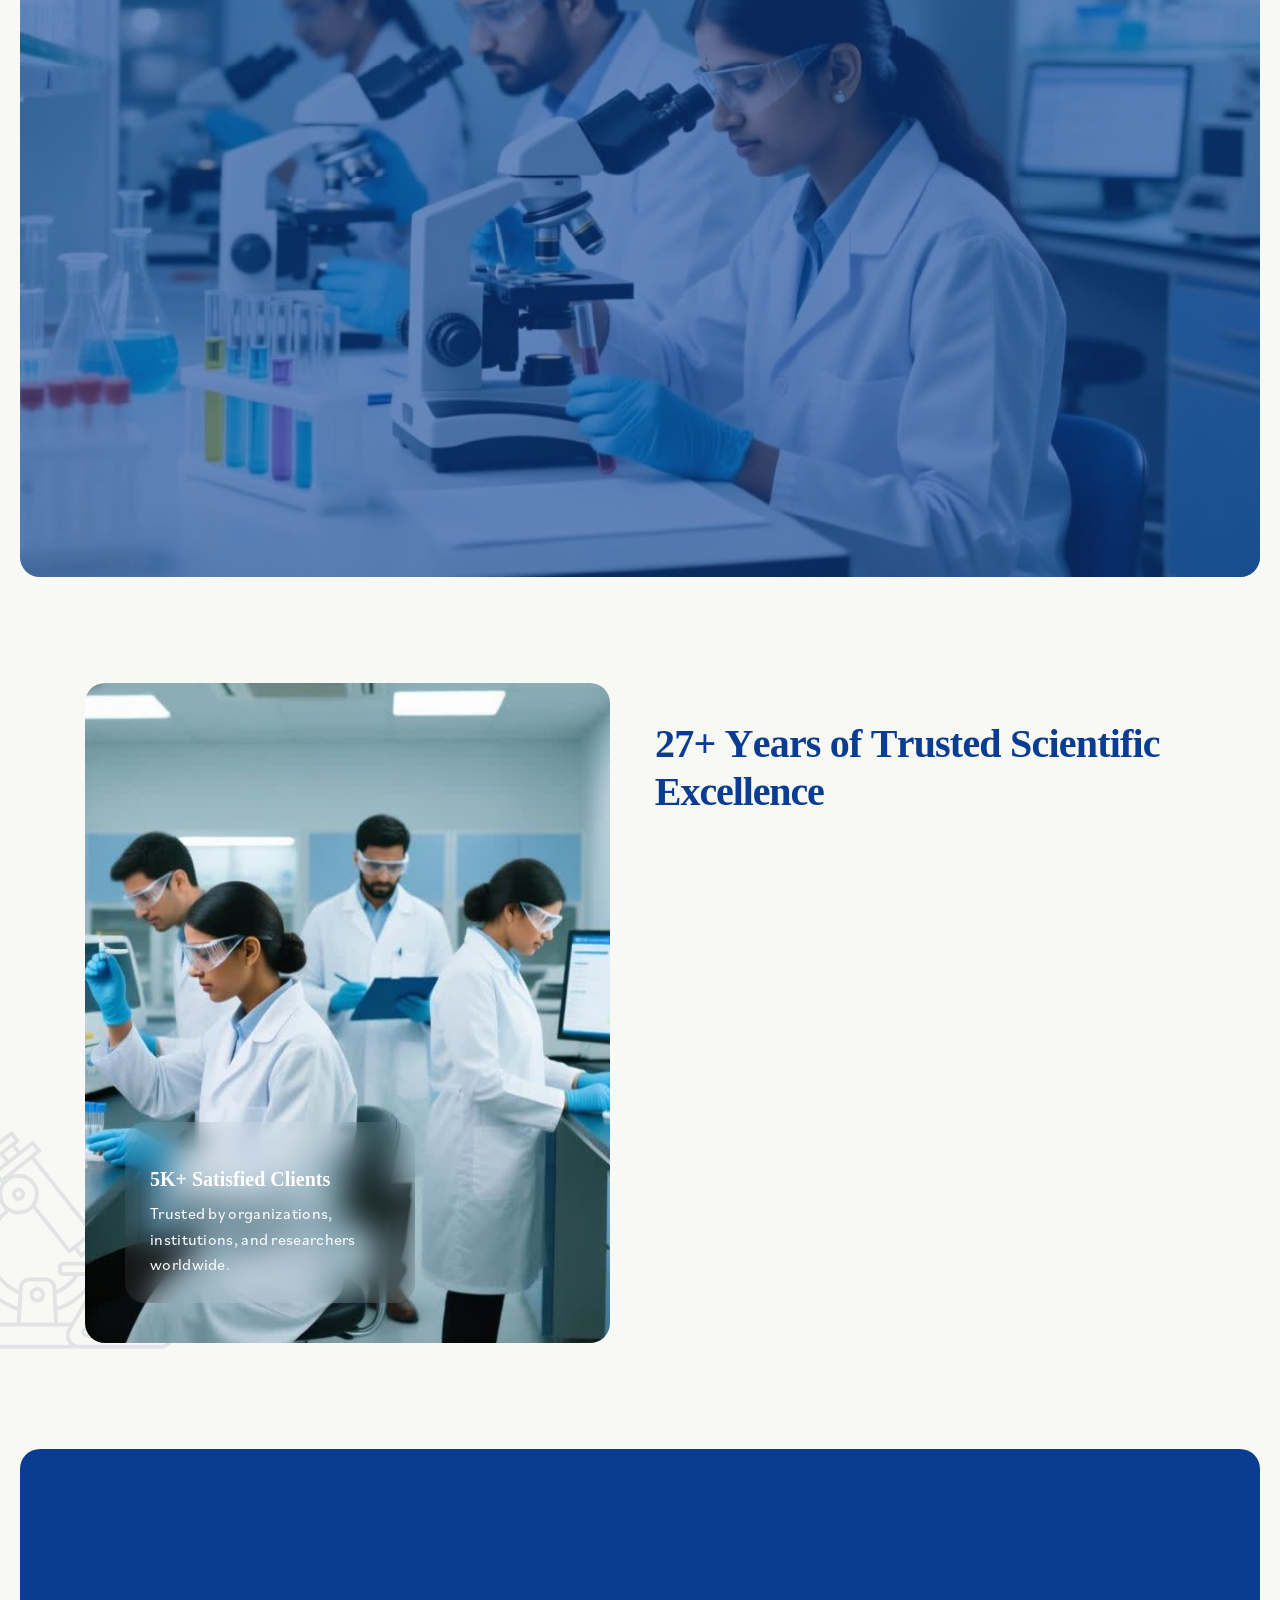
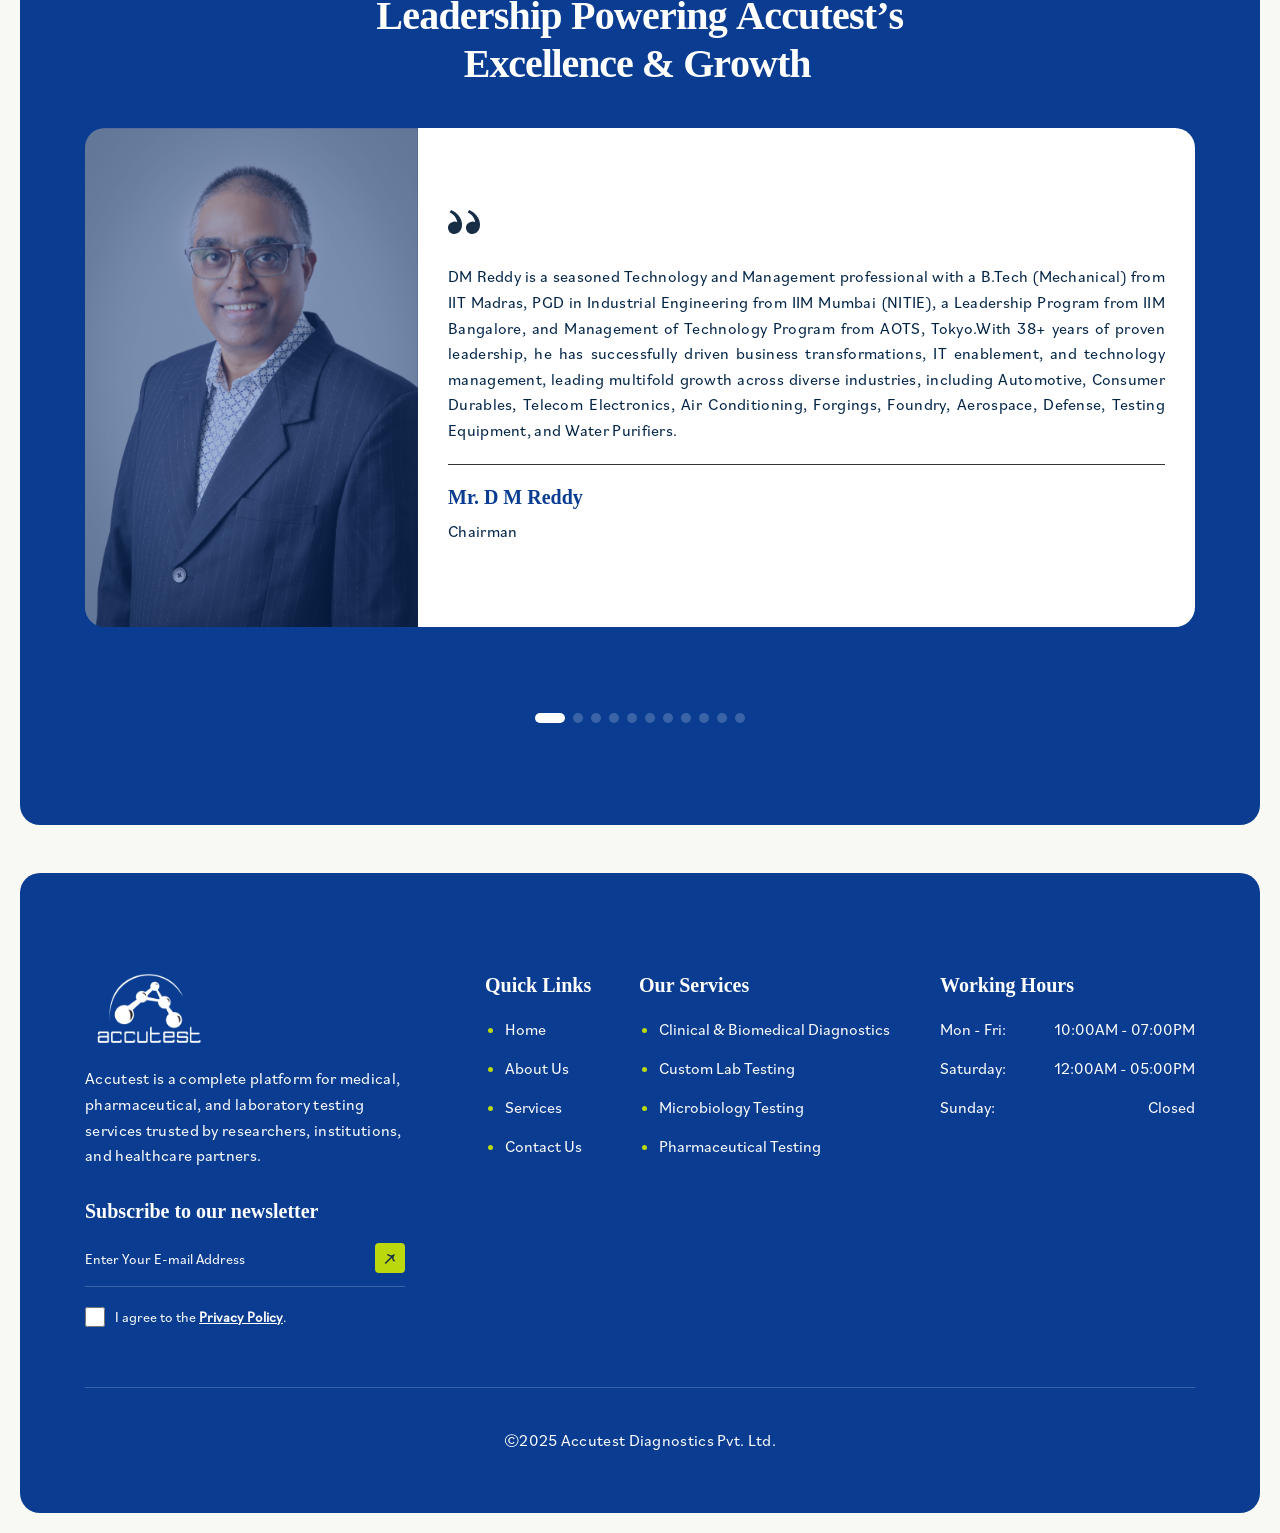
==== commit 1589e26a: "Code change" ====
--- a/index.html
+++ b/index.html
@@ -531,7 +531,7 @@
                             <!-- About Counter Title Start -->
                             <div class="about-counter-content">
                                 <p class="text-justify">With a legacy spanning 27+ years, we combine scientific excellence with robust infrastructure and industry-leading expertise. Our operations are powered by 250+ skilled professionals, state-of-the-art bioanalytical laboratories equipped with 18 LC-MS/MS instruments, and clinical facilities offering 262 beds across Mumbai, Ahmedabad, and Vadodara.
-Our strong regulatory foundation—reflected in 140+ successful inspections from authorities including USFDA, WHO, EMA, ANVISA, DCGI, and NPRA—underscores our commitment to quality, accuracy, and compliance. We support complex, customized, and large-scale studies, backed by over 1000 validated assays and a volunteer database of 45,000+.
+Our strong regulatory foundation—reflected in 140+ successful inspections from authorities including DCGI, MHRA, USFDA, WHO, EMA, ANVISA,  and NPRA—underscores our commitment to quality, accuracy, and compliance. We support complex, customized, and large-scale studies, backed by over 1000 validated assays and a volunteer database of 45,000+.
 
                                 </p>
                             </div>
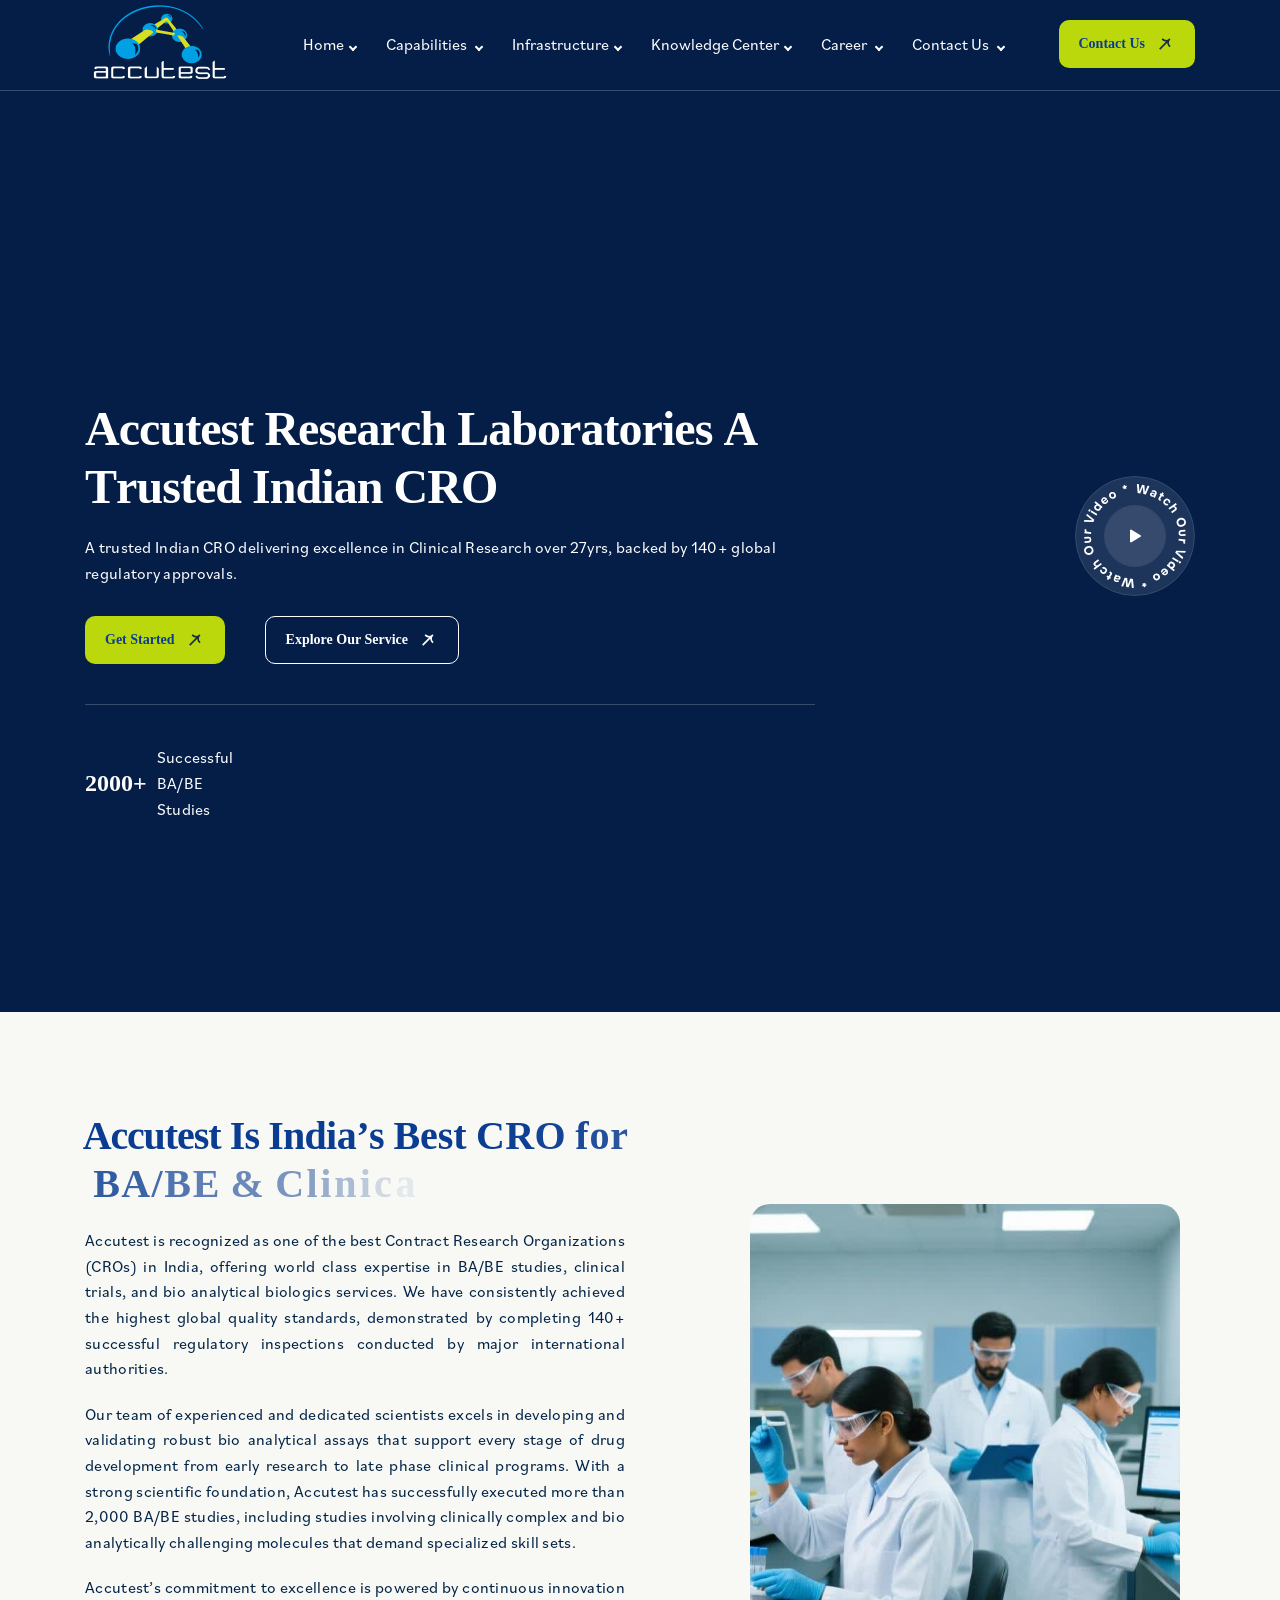
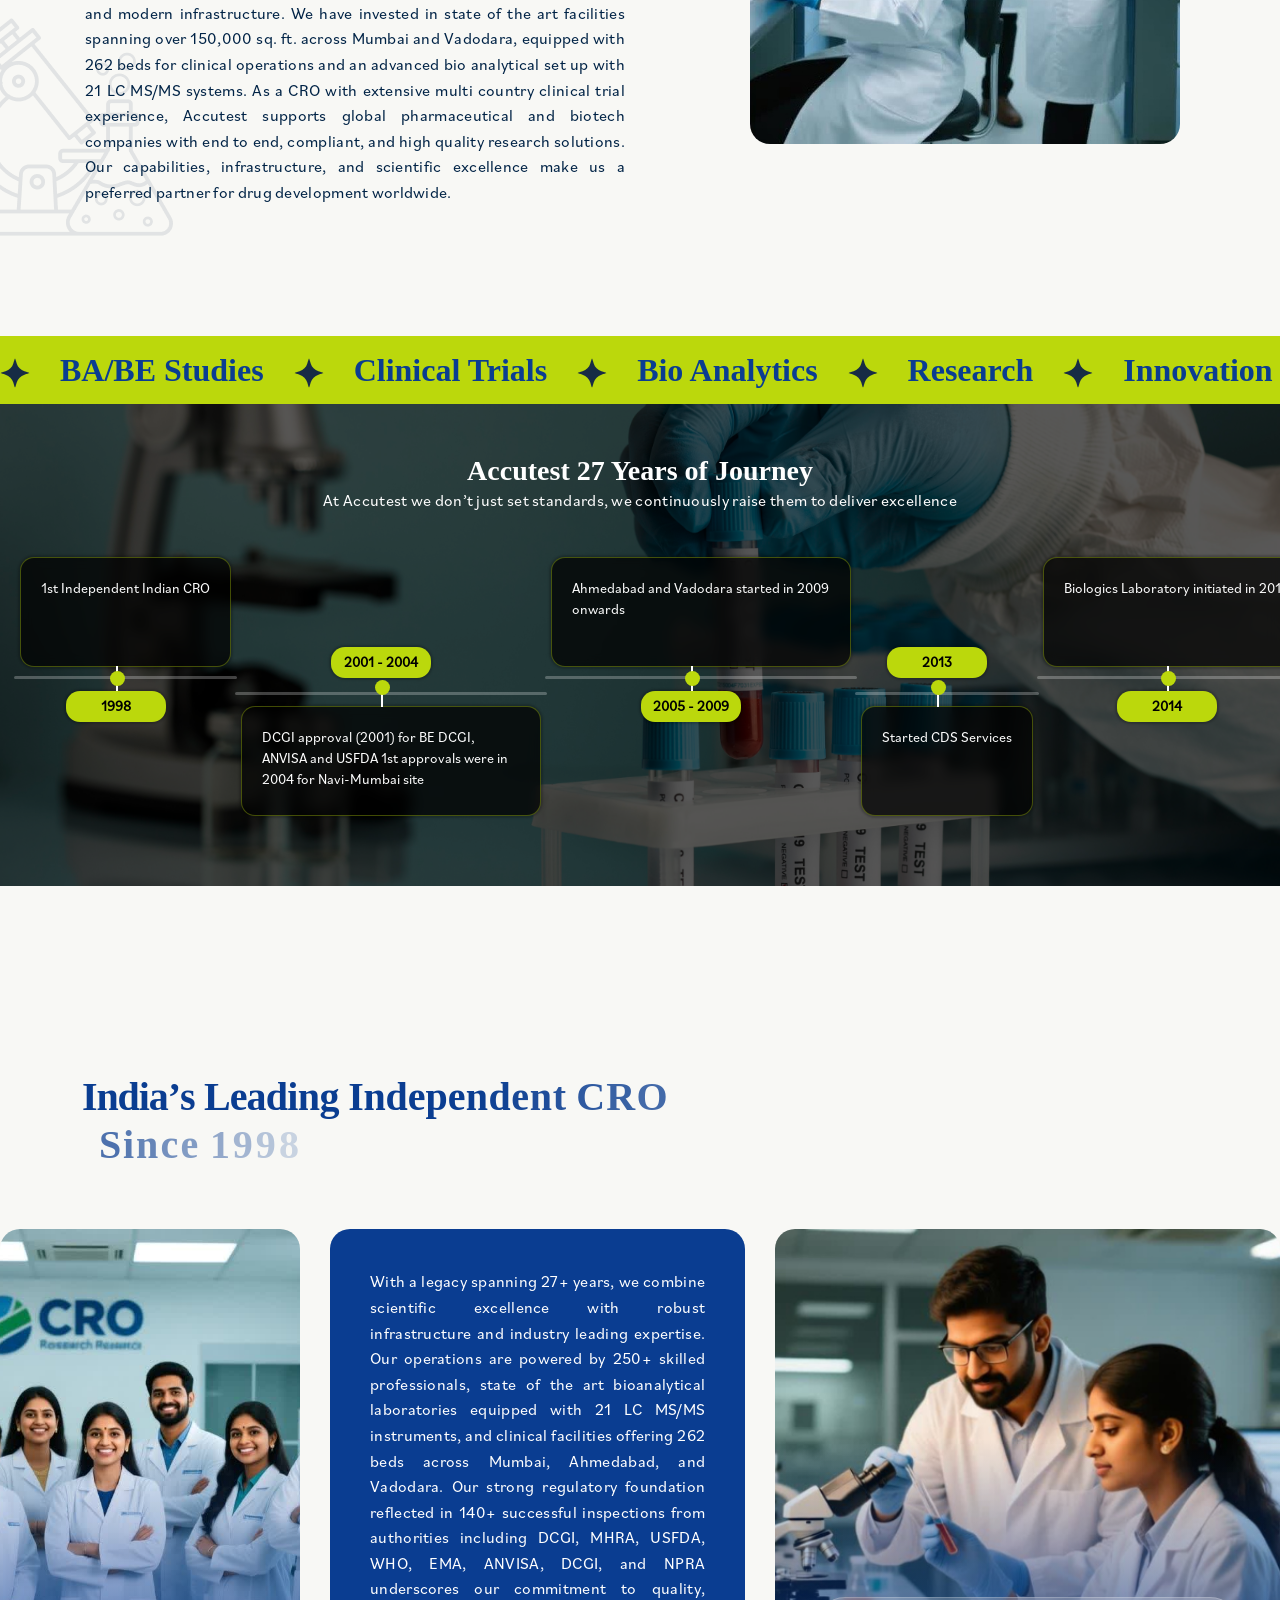
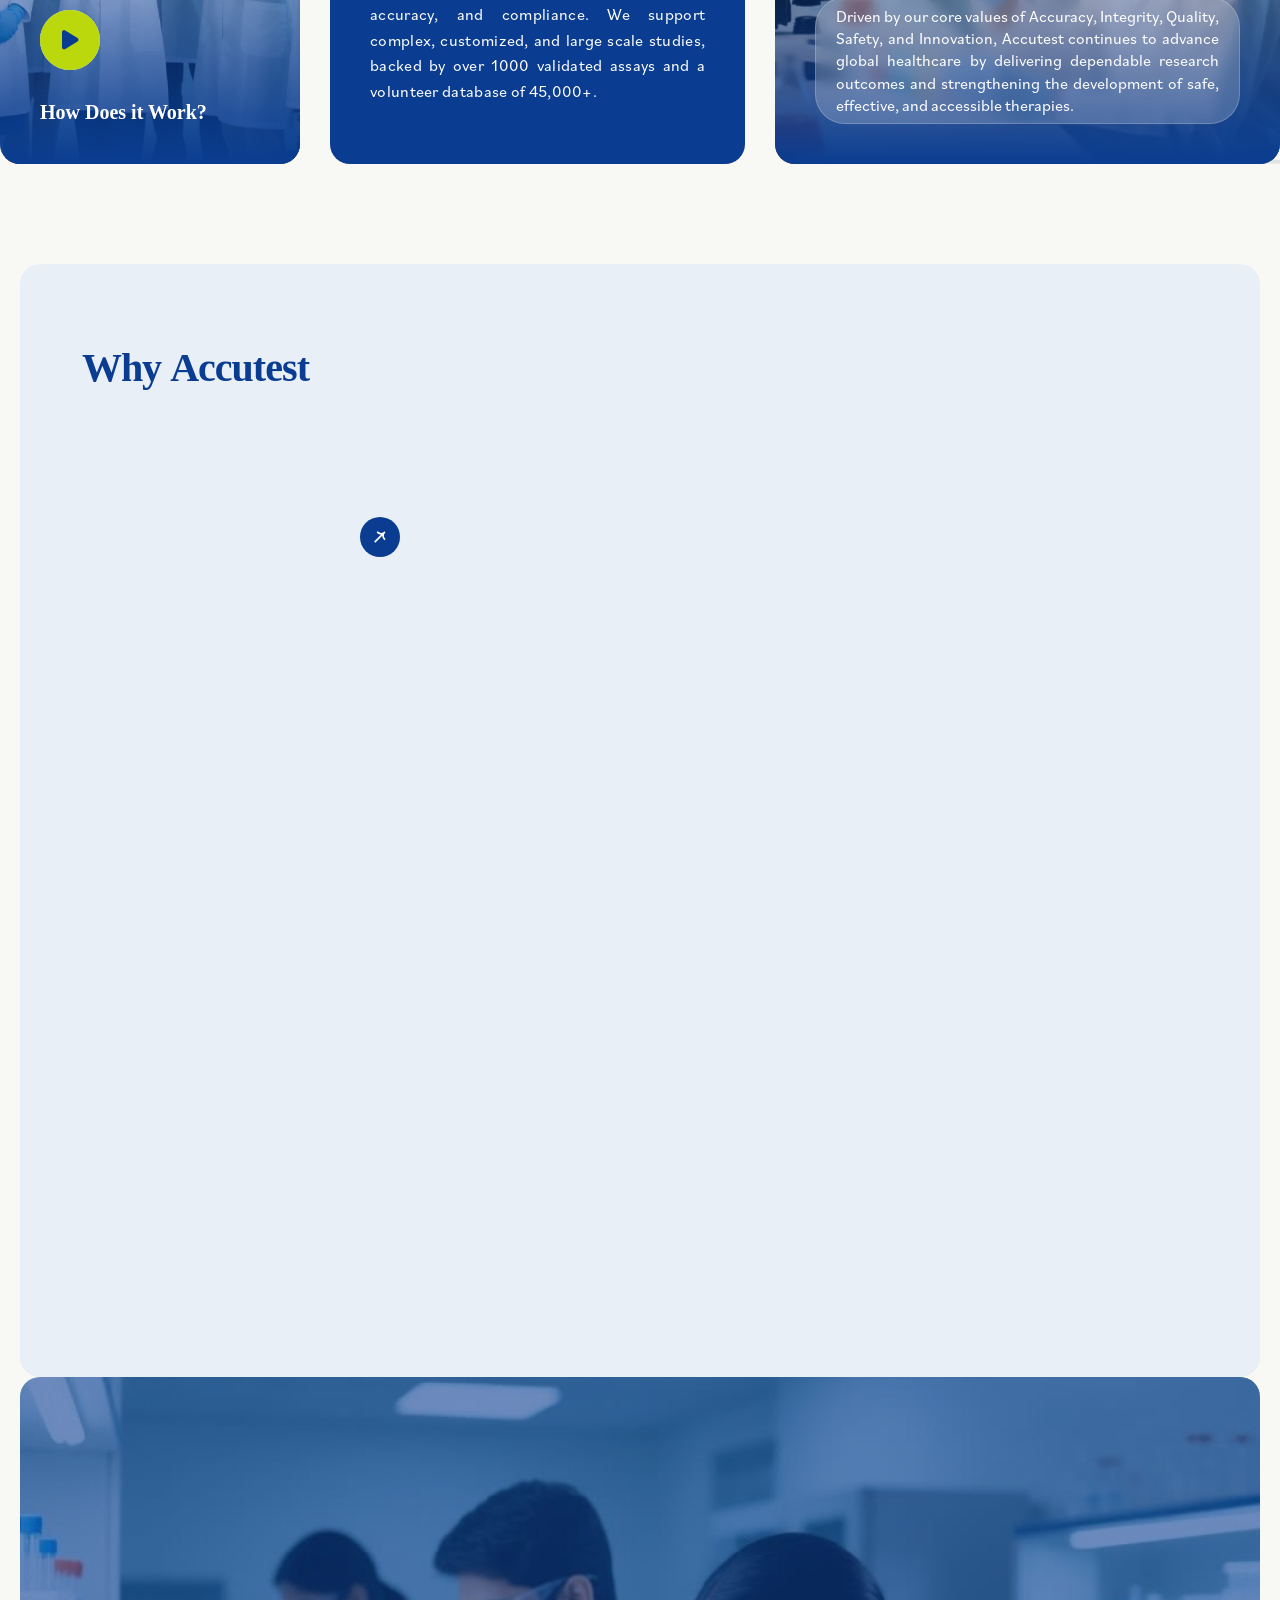
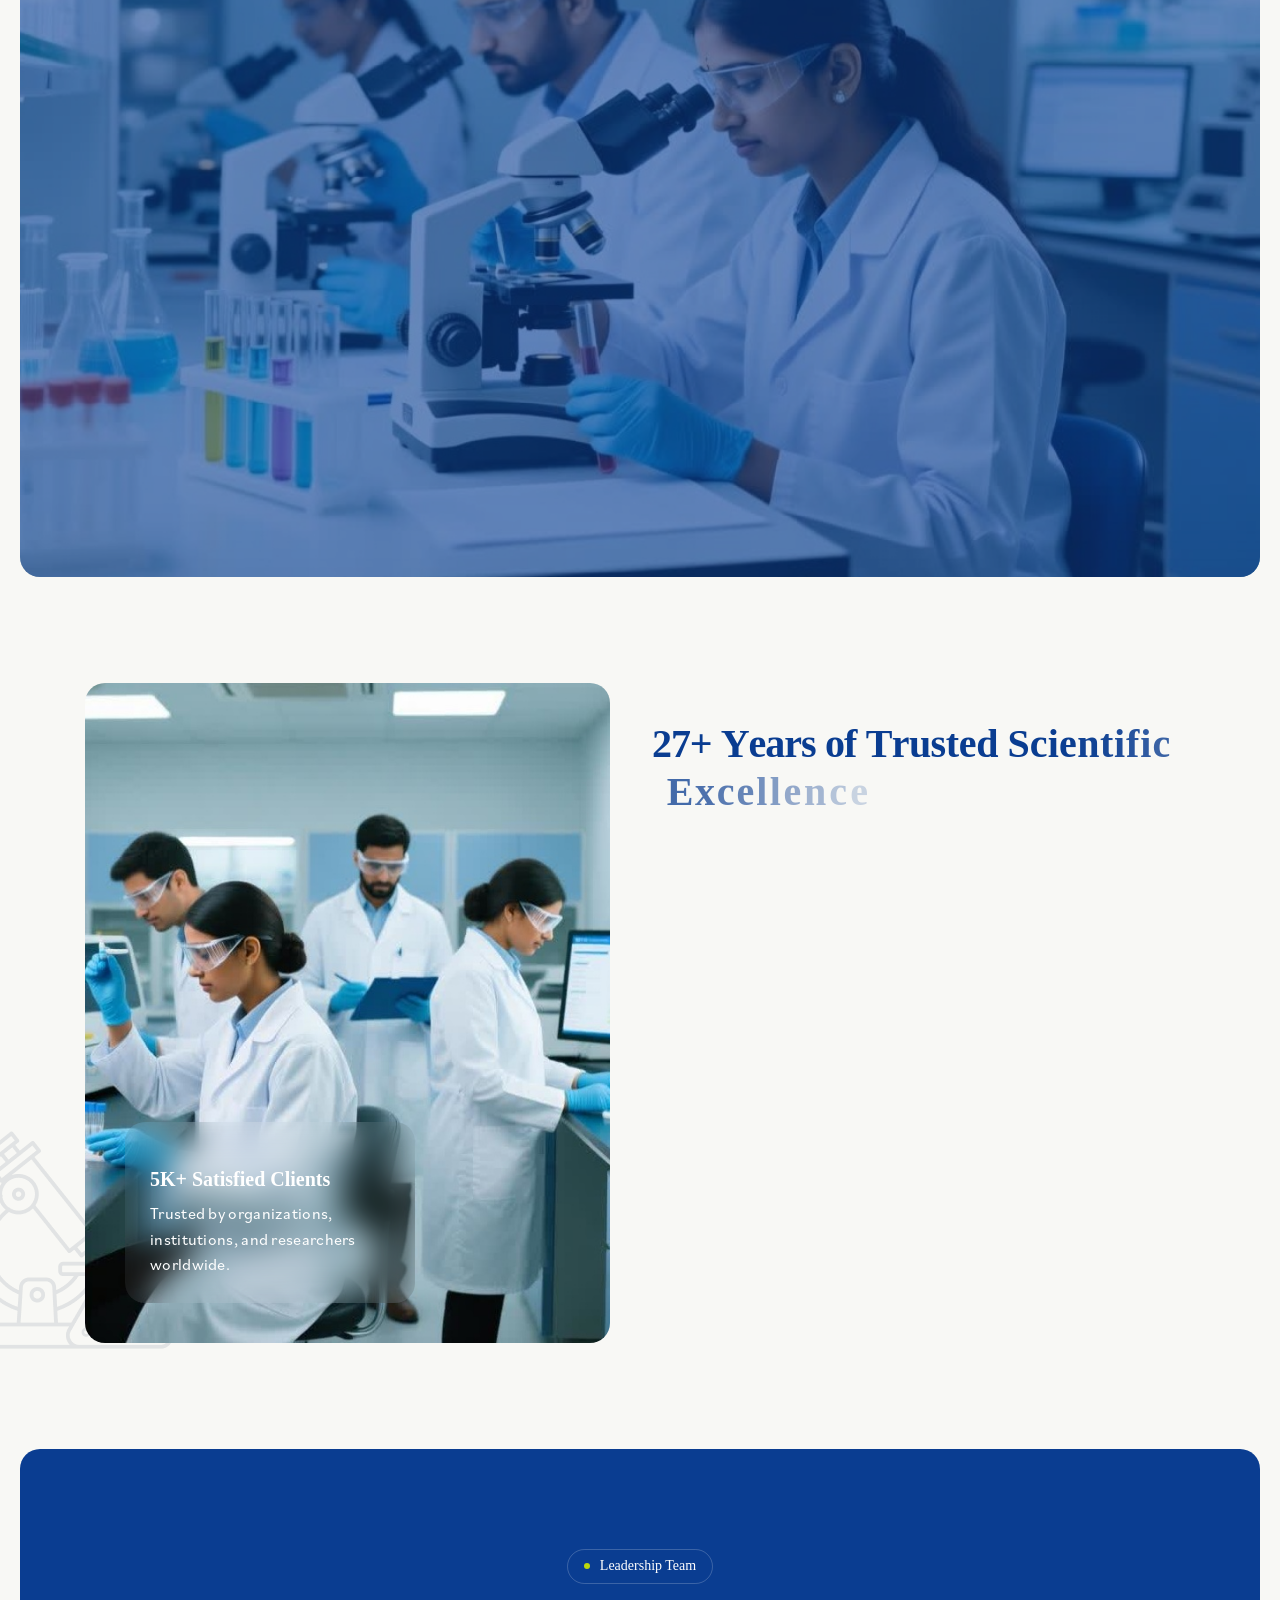
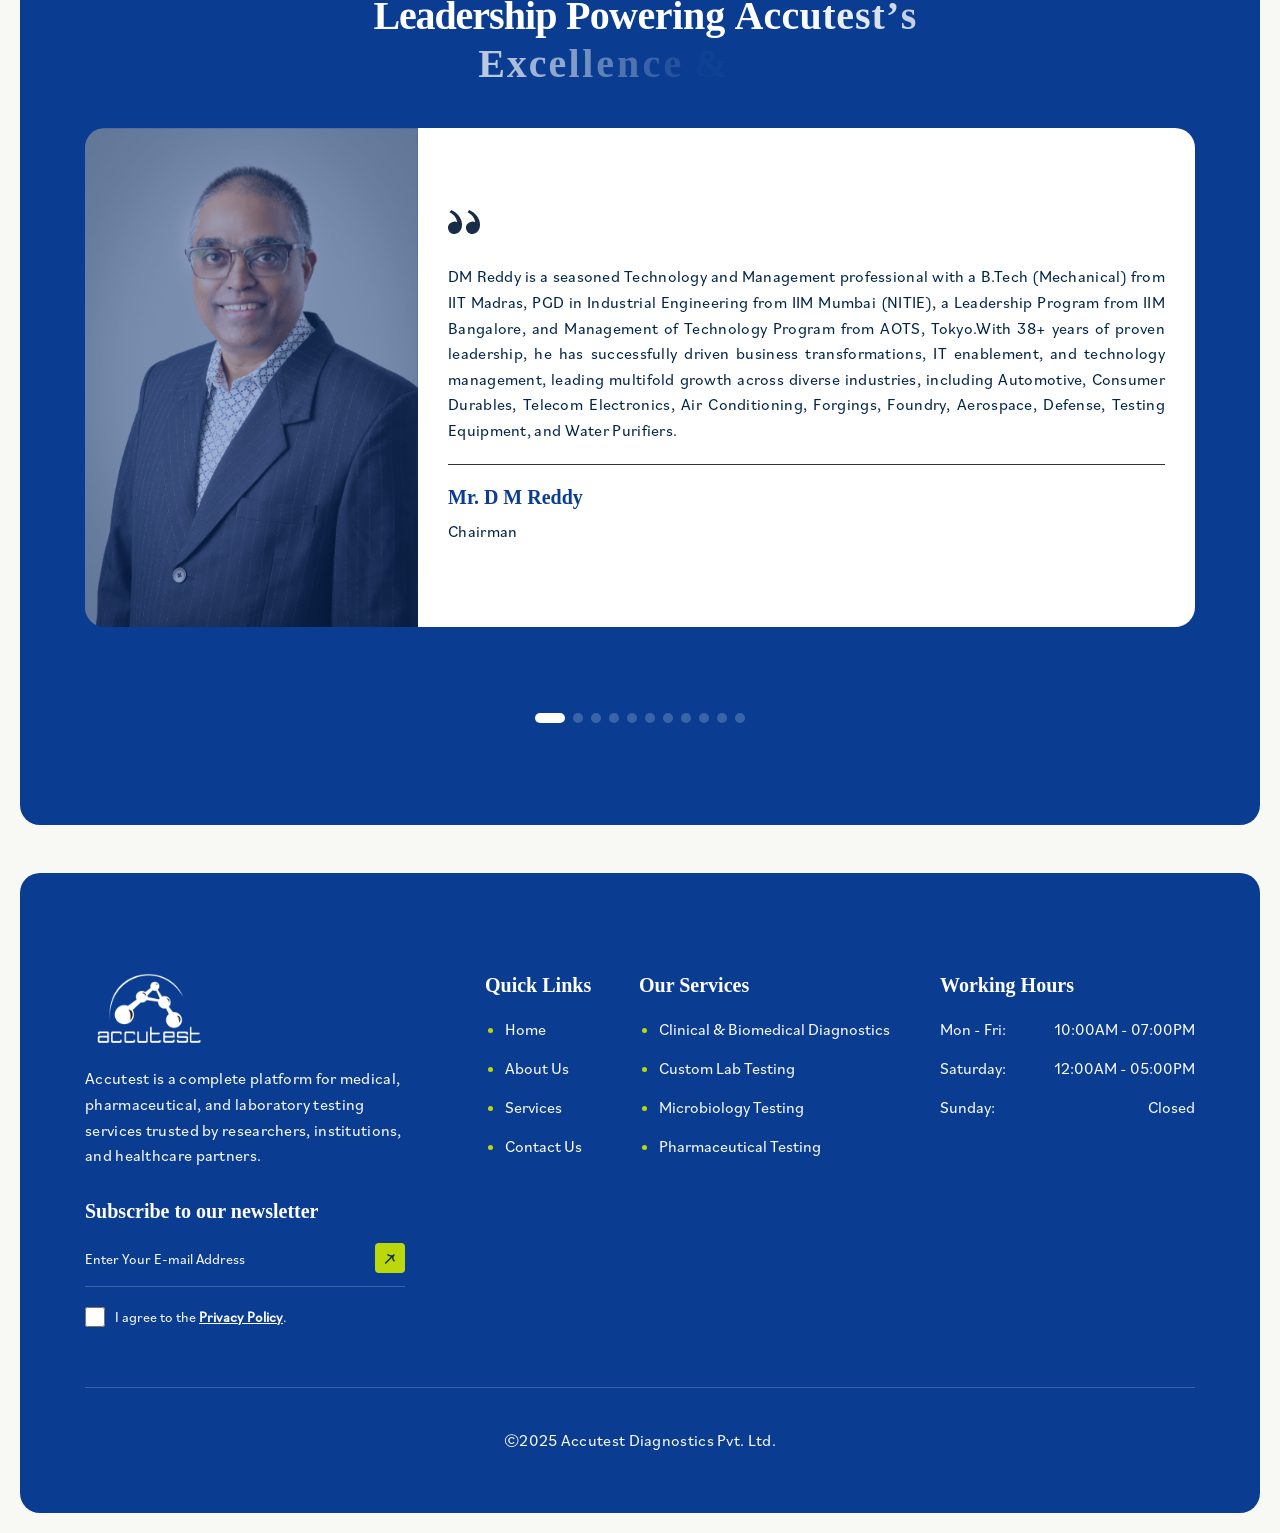
==== commit 06067d9e: "final project" ====
--- a/index.html
+++ b/index.html
@@ -483,7 +483,7 @@
                         <div class="section-content-btn">
                             <!-- Section Title Content Start -->
                             <div class="section-title-content wow fadeInUp" data-wow-delay="0.2s">
-                                <p class="text-justify">Accutest is a leading independent Contract Research Organization (CRO) delivering high-quality, reliable, and regulatory-compliant research services to pharmaceutical and biotech companies worldwide. Established in 1998, we have grown into one of India’s most trusted scientific partners, specializing in BA/BE studies, clinical development services (Phase II–IV), and biologics testing.
+                                <p class="text-justify">Accutest is a leading independent Contract Research Organization (CRO) delivering high quality reliable, and regulatory-compliant research services to pharmaceutical and biotech companies worldwide. Established in 1998, we have grown into one of India’s most trusted scientific partners, specializing in BA/BE studies, clinical development services (Phase II–IV), and biologics testing.
                                 </p>
                             </div>
                             <!-- Section Content Button End -->
@@ -530,8 +530,8 @@
                         <div class="about-counter-box">
                             <!-- About Counter Title Start -->
                             <div class="about-counter-content">
-                                <p class="text-justify">With a legacy spanning 27+ years, we combine scientific excellence with robust infrastructure and industry-leading expertise. Our operations are powered by 250+ skilled professionals, state-of-the-art bioanalytical laboratories equipped with 18 LC-MS/MS instruments, and clinical facilities offering 262 beds across Mumbai, Ahmedabad, and Vadodara.
-Our strong regulatory foundation—reflected in 140+ successful inspections from authorities including DCGI, MHRA, USFDA, WHO, EMA, ANVISA,  and NPRA—underscores our commitment to quality, accuracy, and compliance. We support complex, customized, and large-scale studies, backed by over 1000 validated assays and a volunteer database of 45,000+.
+                                <p class="text-justify">With a legacy spanning 27+ years, we combine scientific excellence with robust infrastructure and industry leading expertise. Our operations are powered by 250+ skilled professionals, state of the art bioanalytical laboratories equipped with 21 LC MS/MS instruments, and clinical facilities offering 262 beds across Mumbai, Ahmedabad, and Vadodara.
+Our strong regulatory foundation reflected in 140+ successful inspections from authorities including DCGI, MHRA, USFDA, WHO, EMA, ANVISA, DCGI, and NPRA underscores our commitment to quality, accuracy, and compliance. We support complex, customized, and large scale studies, backed by over 1000 validated assays and a volunteer database of 45,000+.
 
                                 </p>
                             </div>
@@ -801,7 +801,7 @@
                                 <div class="work-step-content">
                                     <h3>Enabling Healthcare Innovation</h3>
                                     <p class="text-justify">
-                                       Our mission is to support global healthcare innovators by delivering high-quality, clinical research that accelerates the development of new and generic medicines, ensuring they reach patients safely and faster.
+                                       Our mission is to support global healthcare innovators by delivering high quality, clinical research that accelerates the development of new and generic medicines, ensuring they reach patients safely and faster.
                                     </p>
                                 </div>
                             </div>
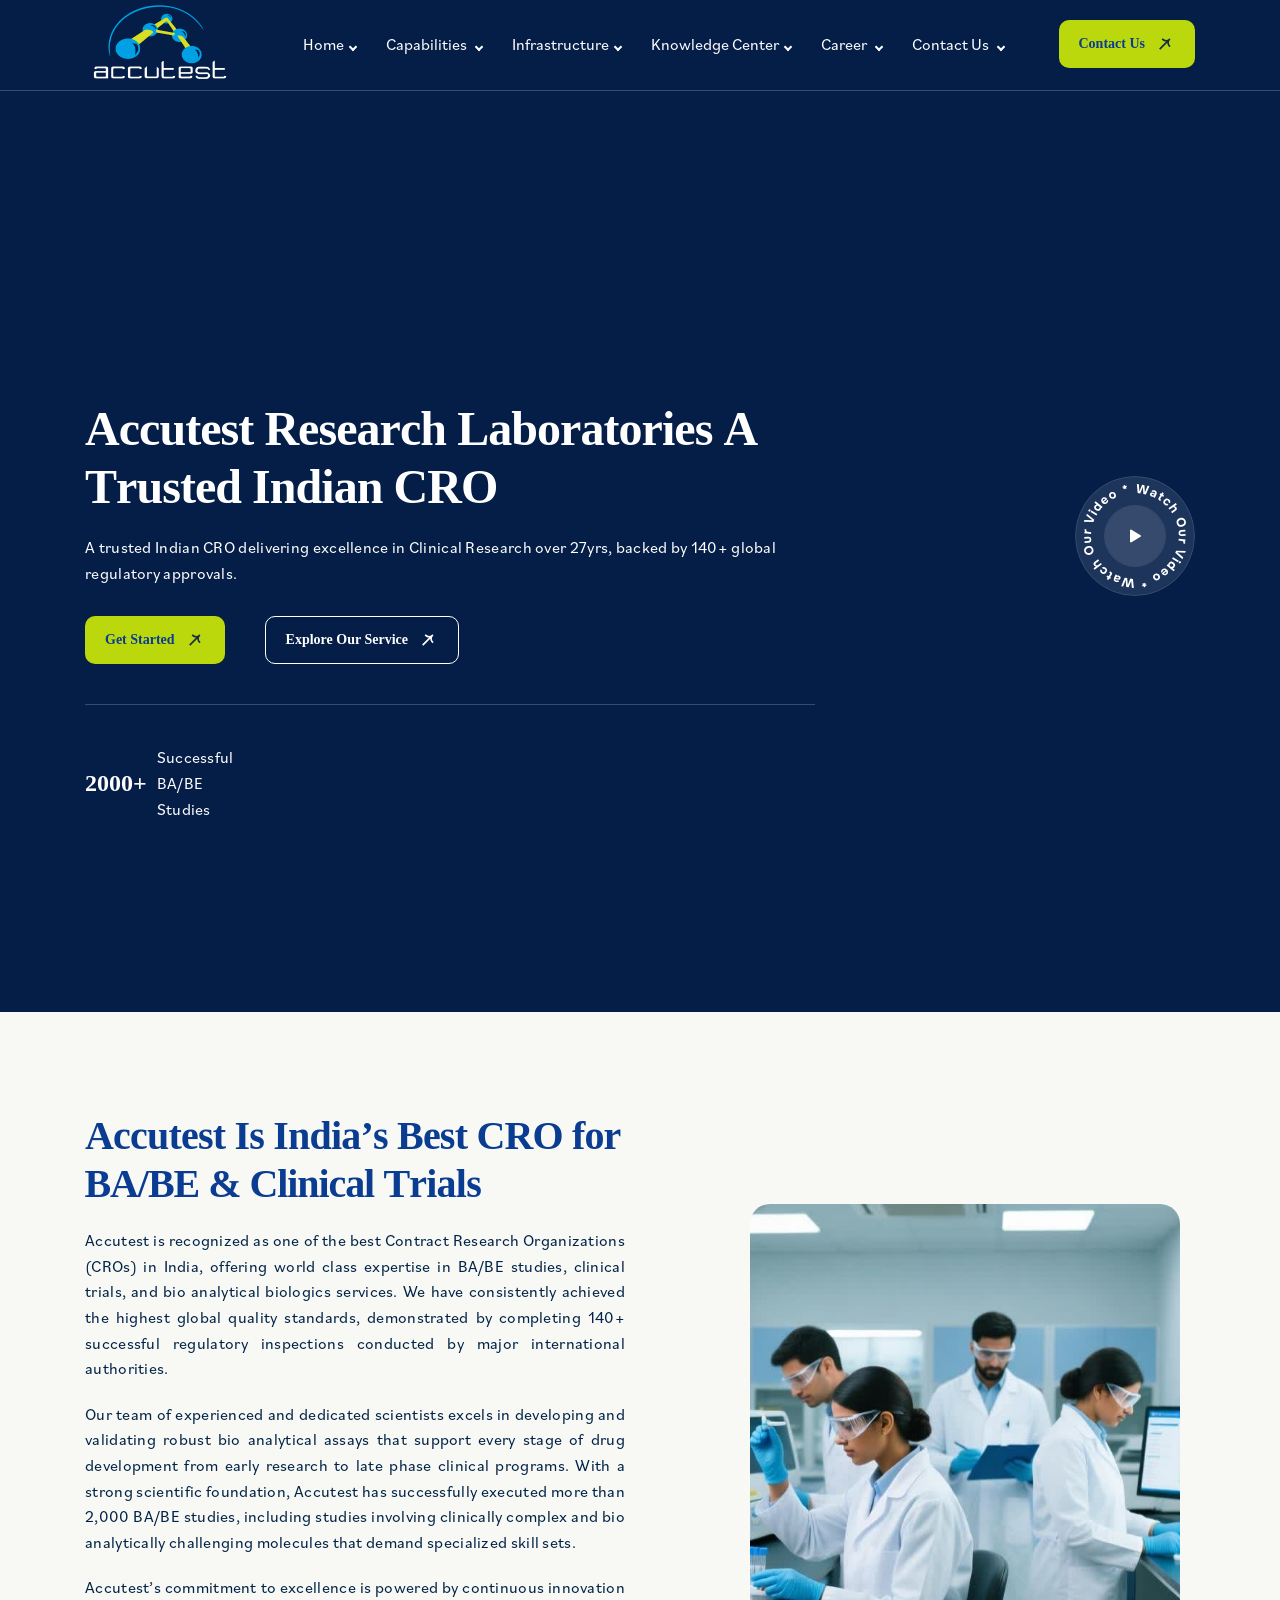
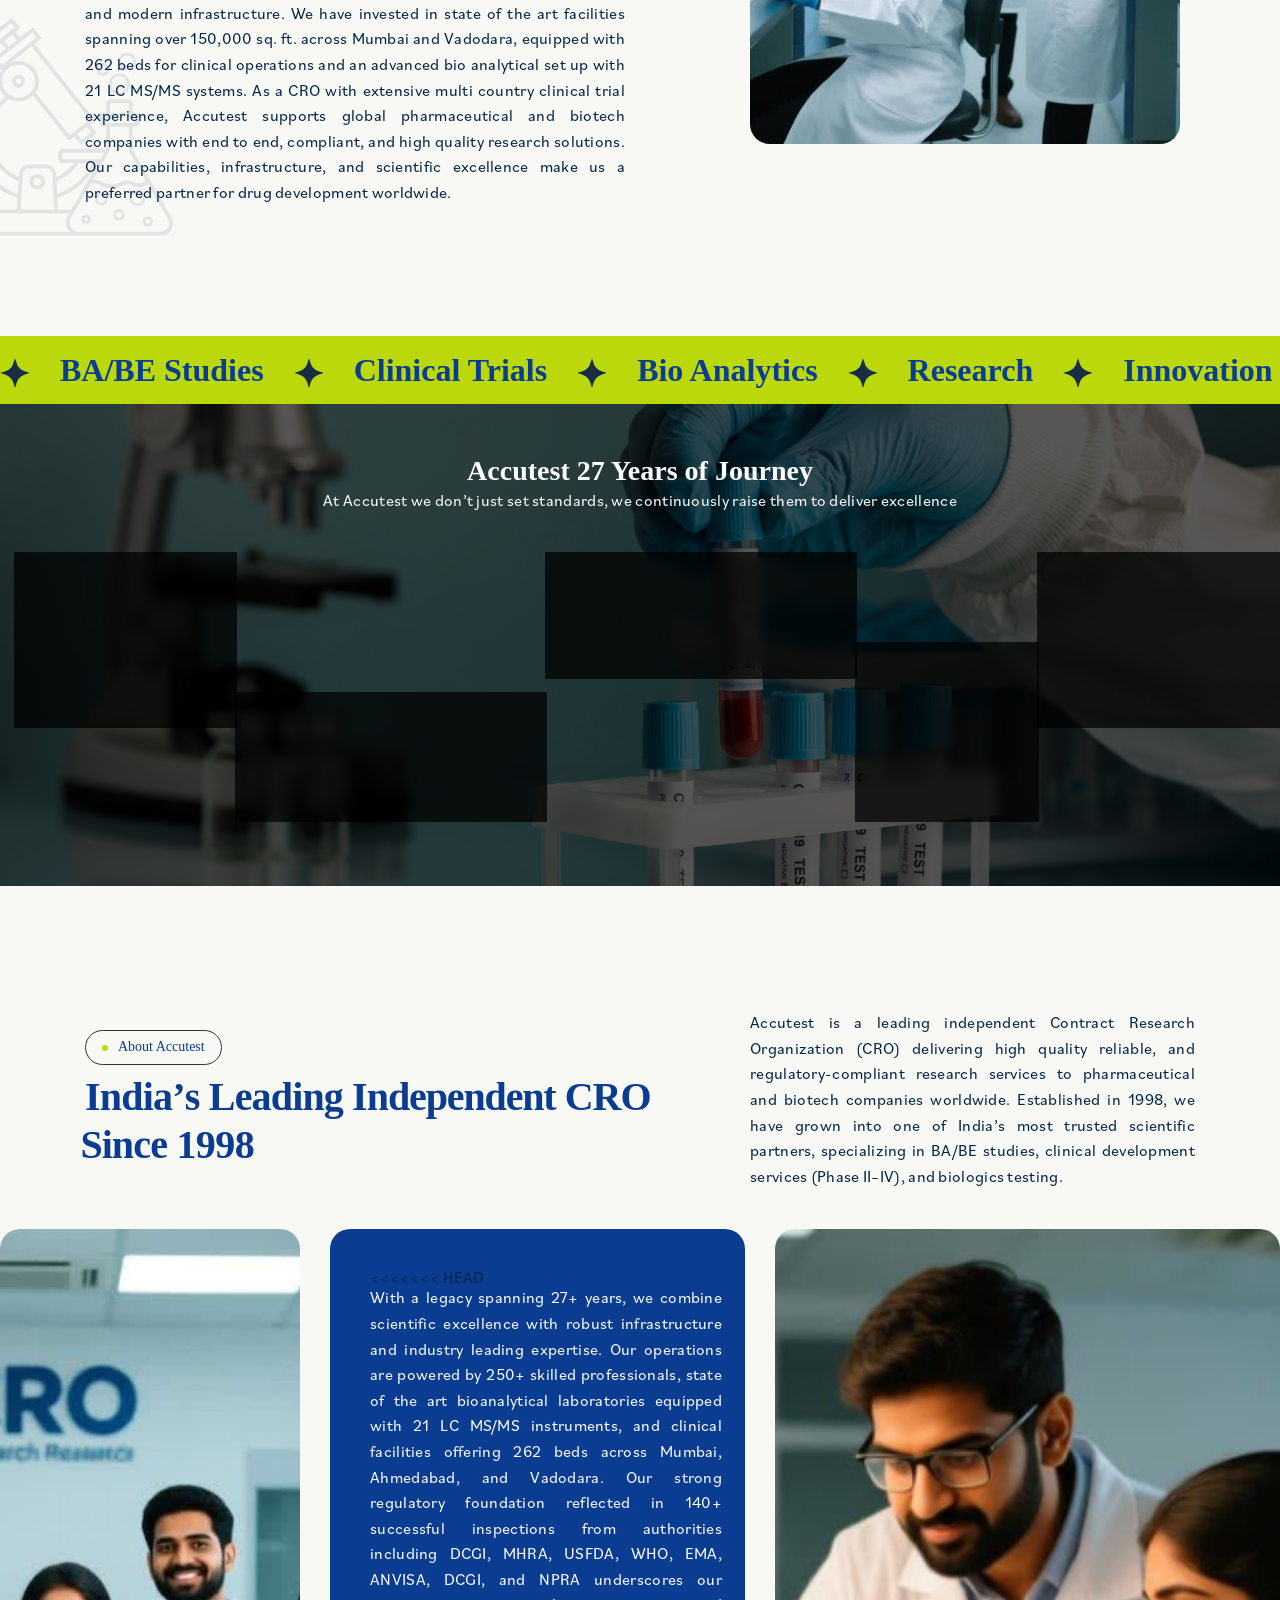
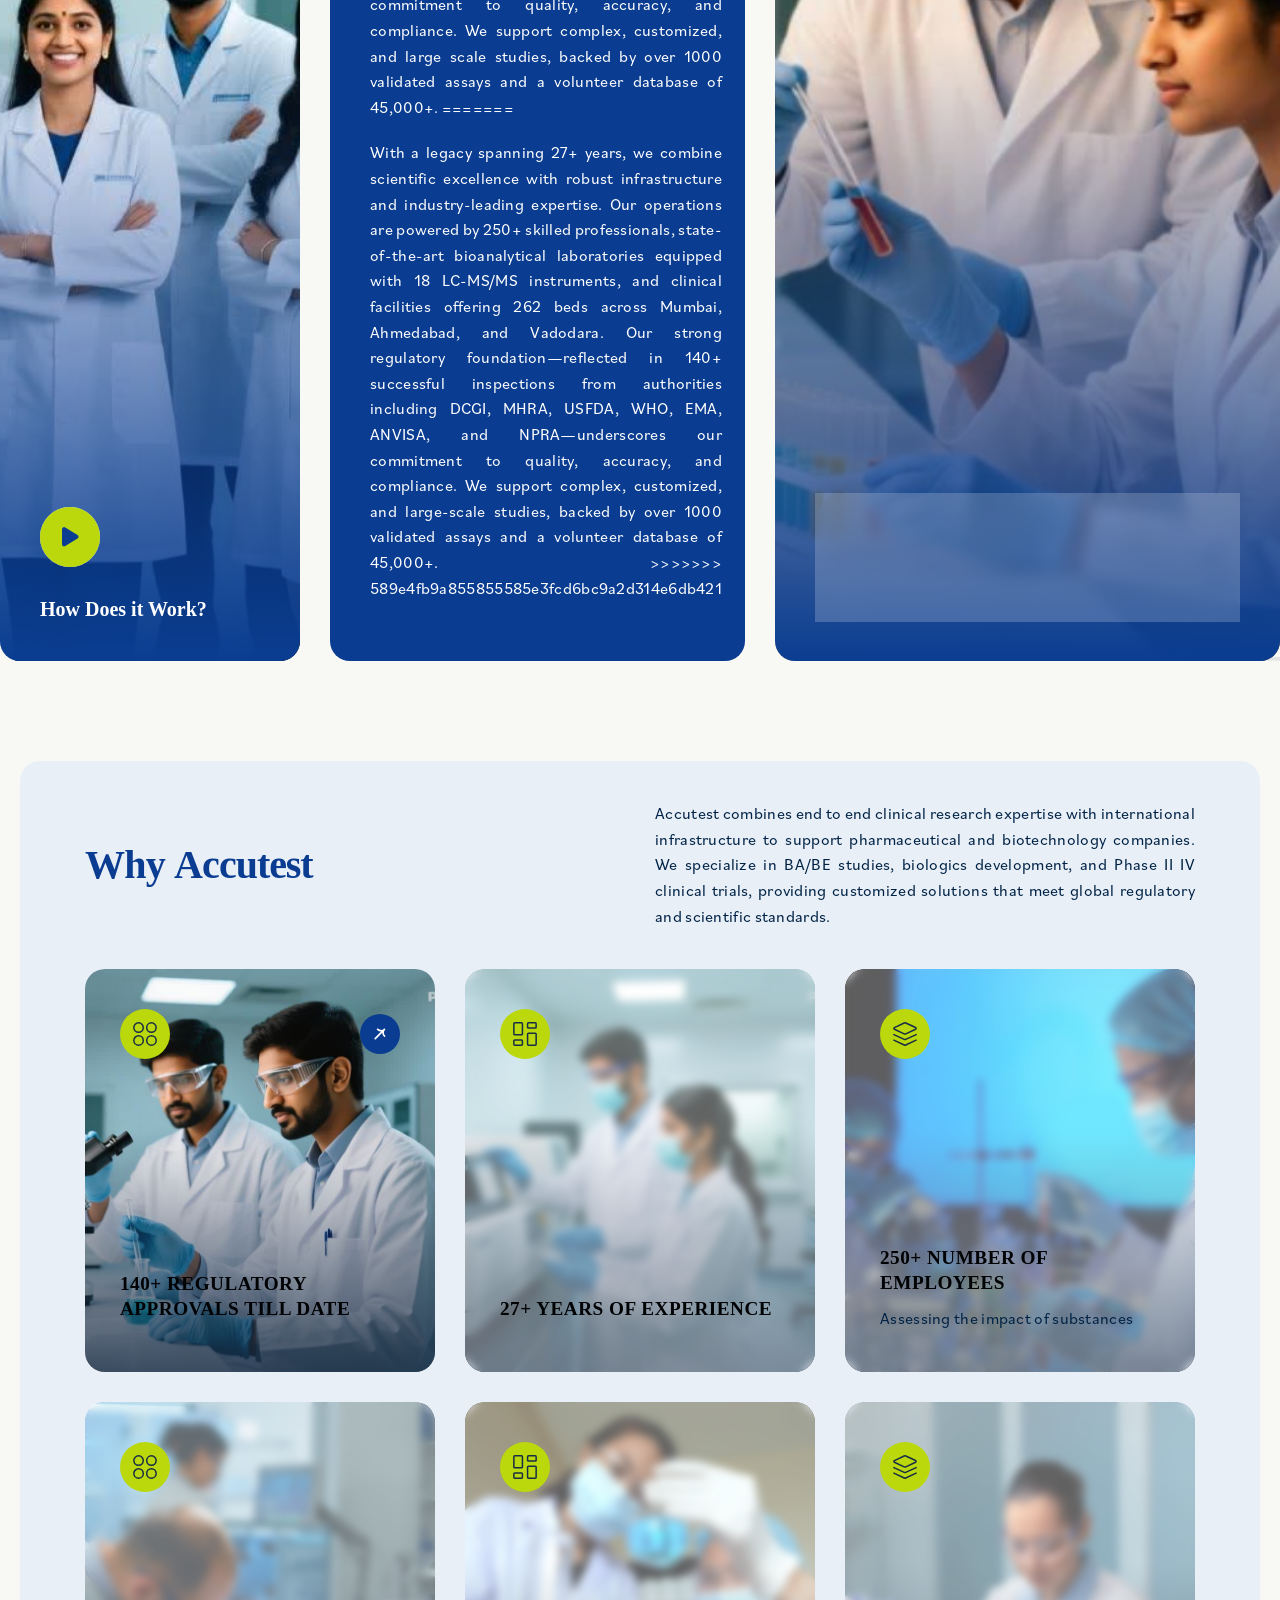
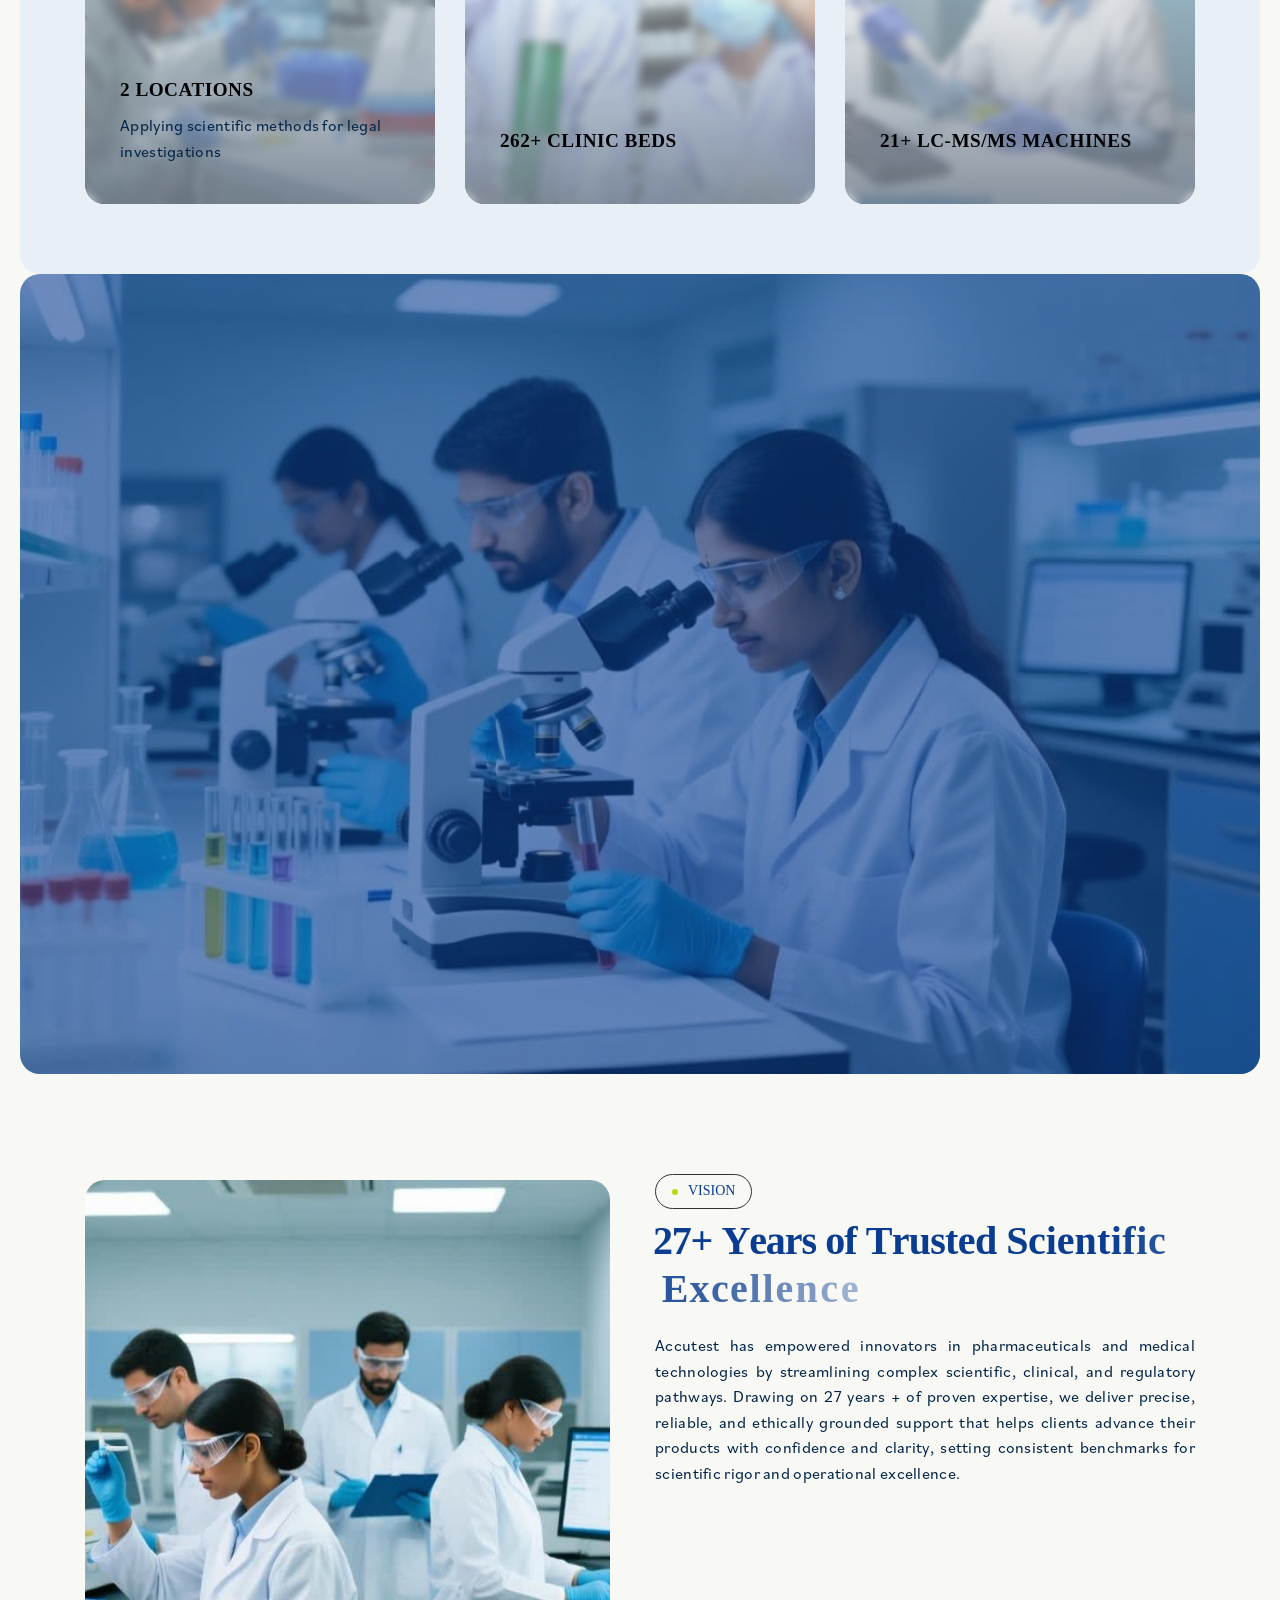
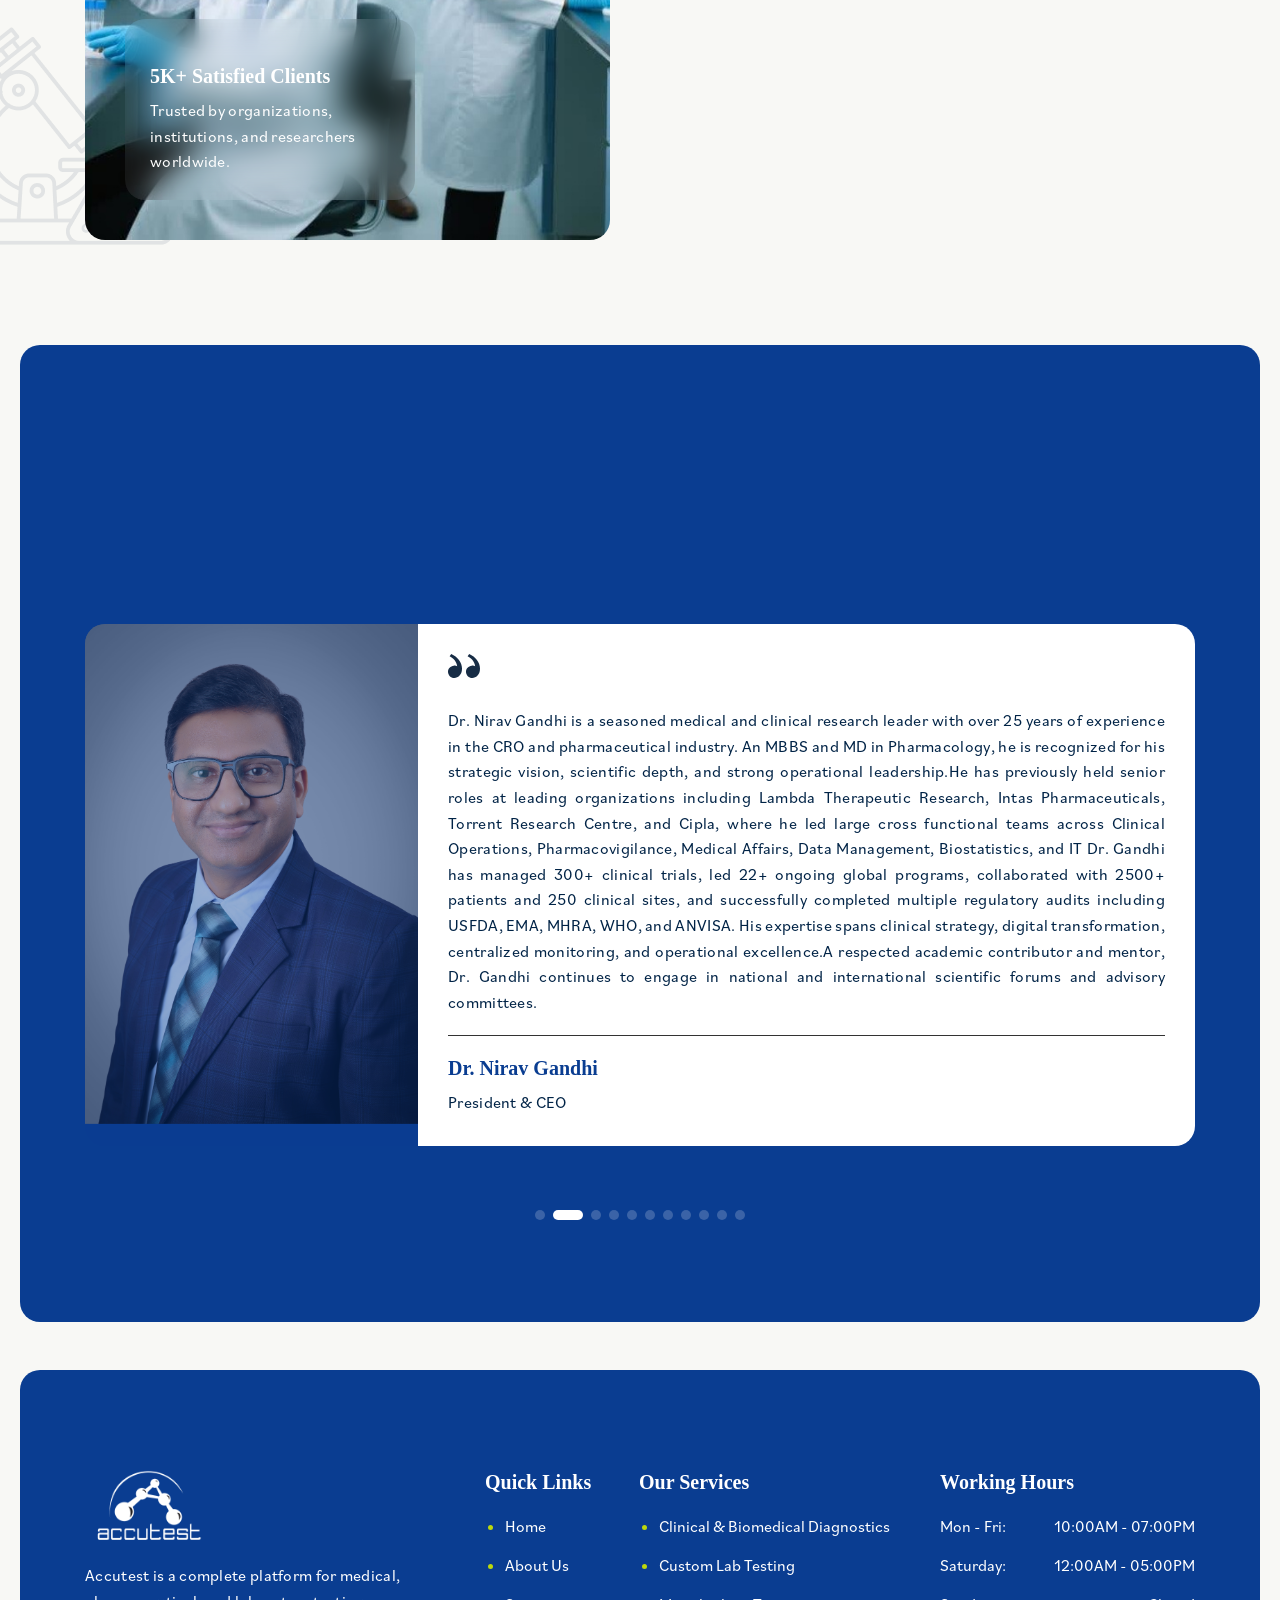
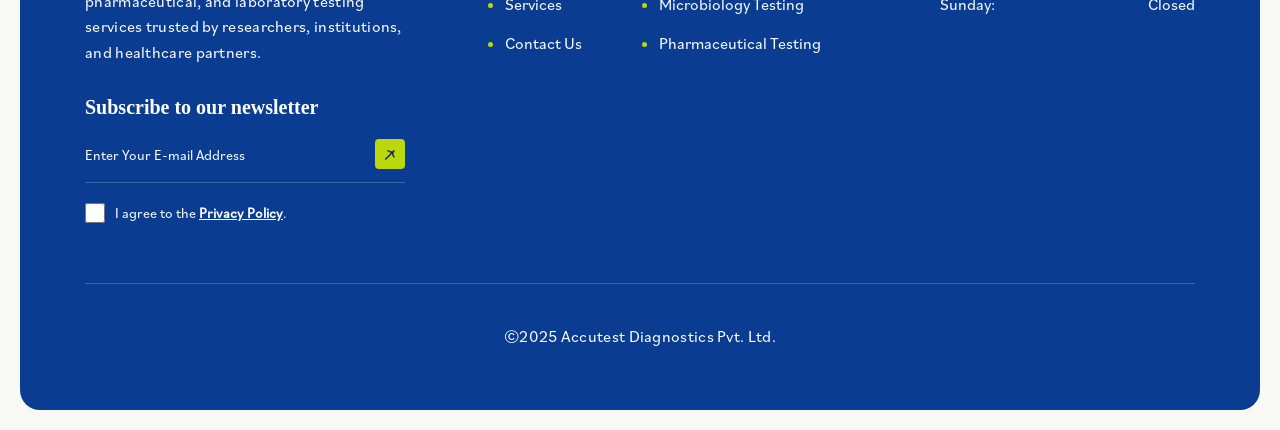
==== commit a26f7b3b: "Merge branch 'main' of github.com:Akash-Dilip-Kumbhar/Accutest-Laboratories" ====
--- a/index.html
+++ b/index.html
@@ -530,8 +530,13 @@
                         <div class="about-counter-box">
                             <!-- About Counter Title Start -->
                             <div class="about-counter-content">
+<<<<<<< HEAD
                                 <p class="text-justify">With a legacy spanning 27+ years, we combine scientific excellence with robust infrastructure and industry leading expertise. Our operations are powered by 250+ skilled professionals, state of the art bioanalytical laboratories equipped with 21 LC MS/MS instruments, and clinical facilities offering 262 beds across Mumbai, Ahmedabad, and Vadodara.
 Our strong regulatory foundation reflected in 140+ successful inspections from authorities including DCGI, MHRA, USFDA, WHO, EMA, ANVISA, DCGI, and NPRA underscores our commitment to quality, accuracy, and compliance. We support complex, customized, and large scale studies, backed by over 1000 validated assays and a volunteer database of 45,000+.
+=======
+                                <p class="text-justify">With a legacy spanning 27+ years, we combine scientific excellence with robust infrastructure and industry-leading expertise. Our operations are powered by 250+ skilled professionals, state-of-the-art bioanalytical laboratories equipped with 18 LC-MS/MS instruments, and clinical facilities offering 262 beds across Mumbai, Ahmedabad, and Vadodara.
+Our strong regulatory foundation—reflected in 140+ successful inspections from authorities including DCGI, MHRA, USFDA, WHO, EMA, ANVISA,  and NPRA—underscores our commitment to quality, accuracy, and compliance. We support complex, customized, and large-scale studies, backed by over 1000 validated assays and a volunteer database of 45,000+.
+>>>>>>> 589e4fb9a855855585e3fcd6bc9a2d314e6db421
 
                                 </p>
                             </div>
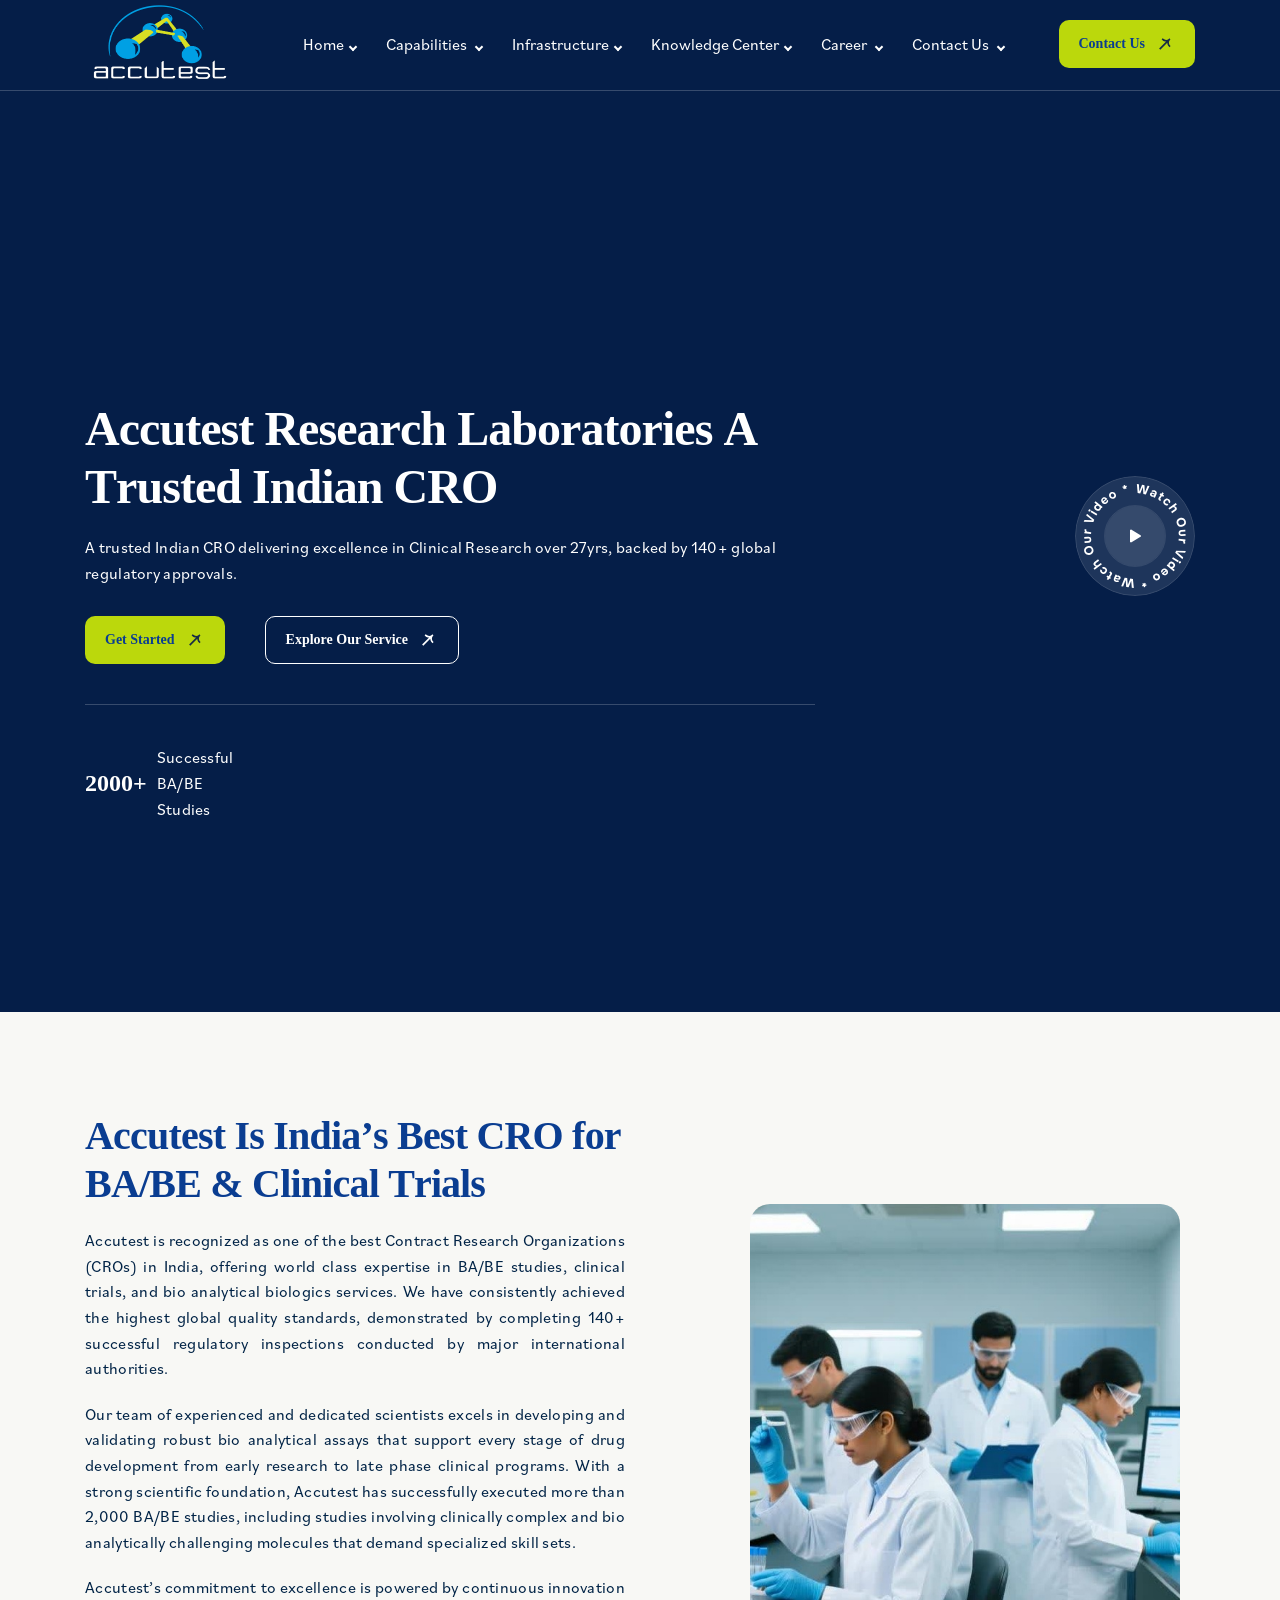
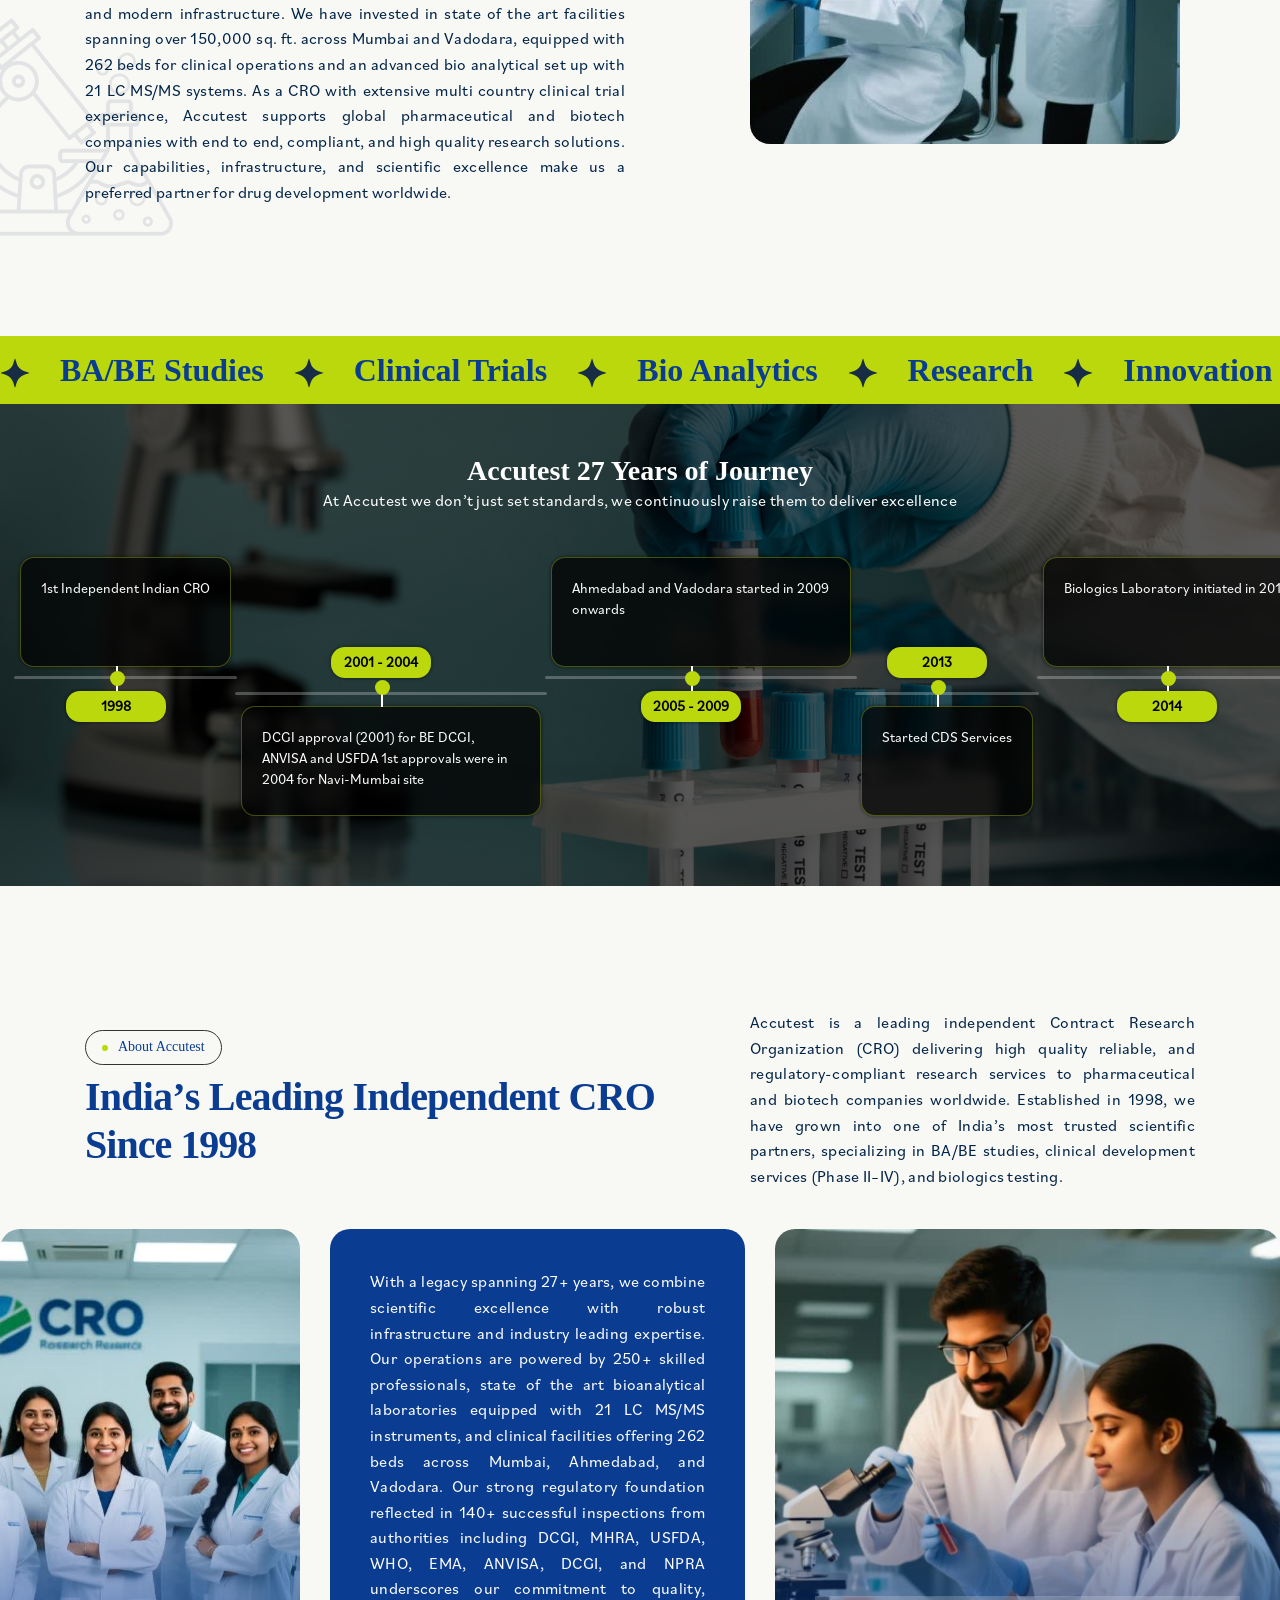
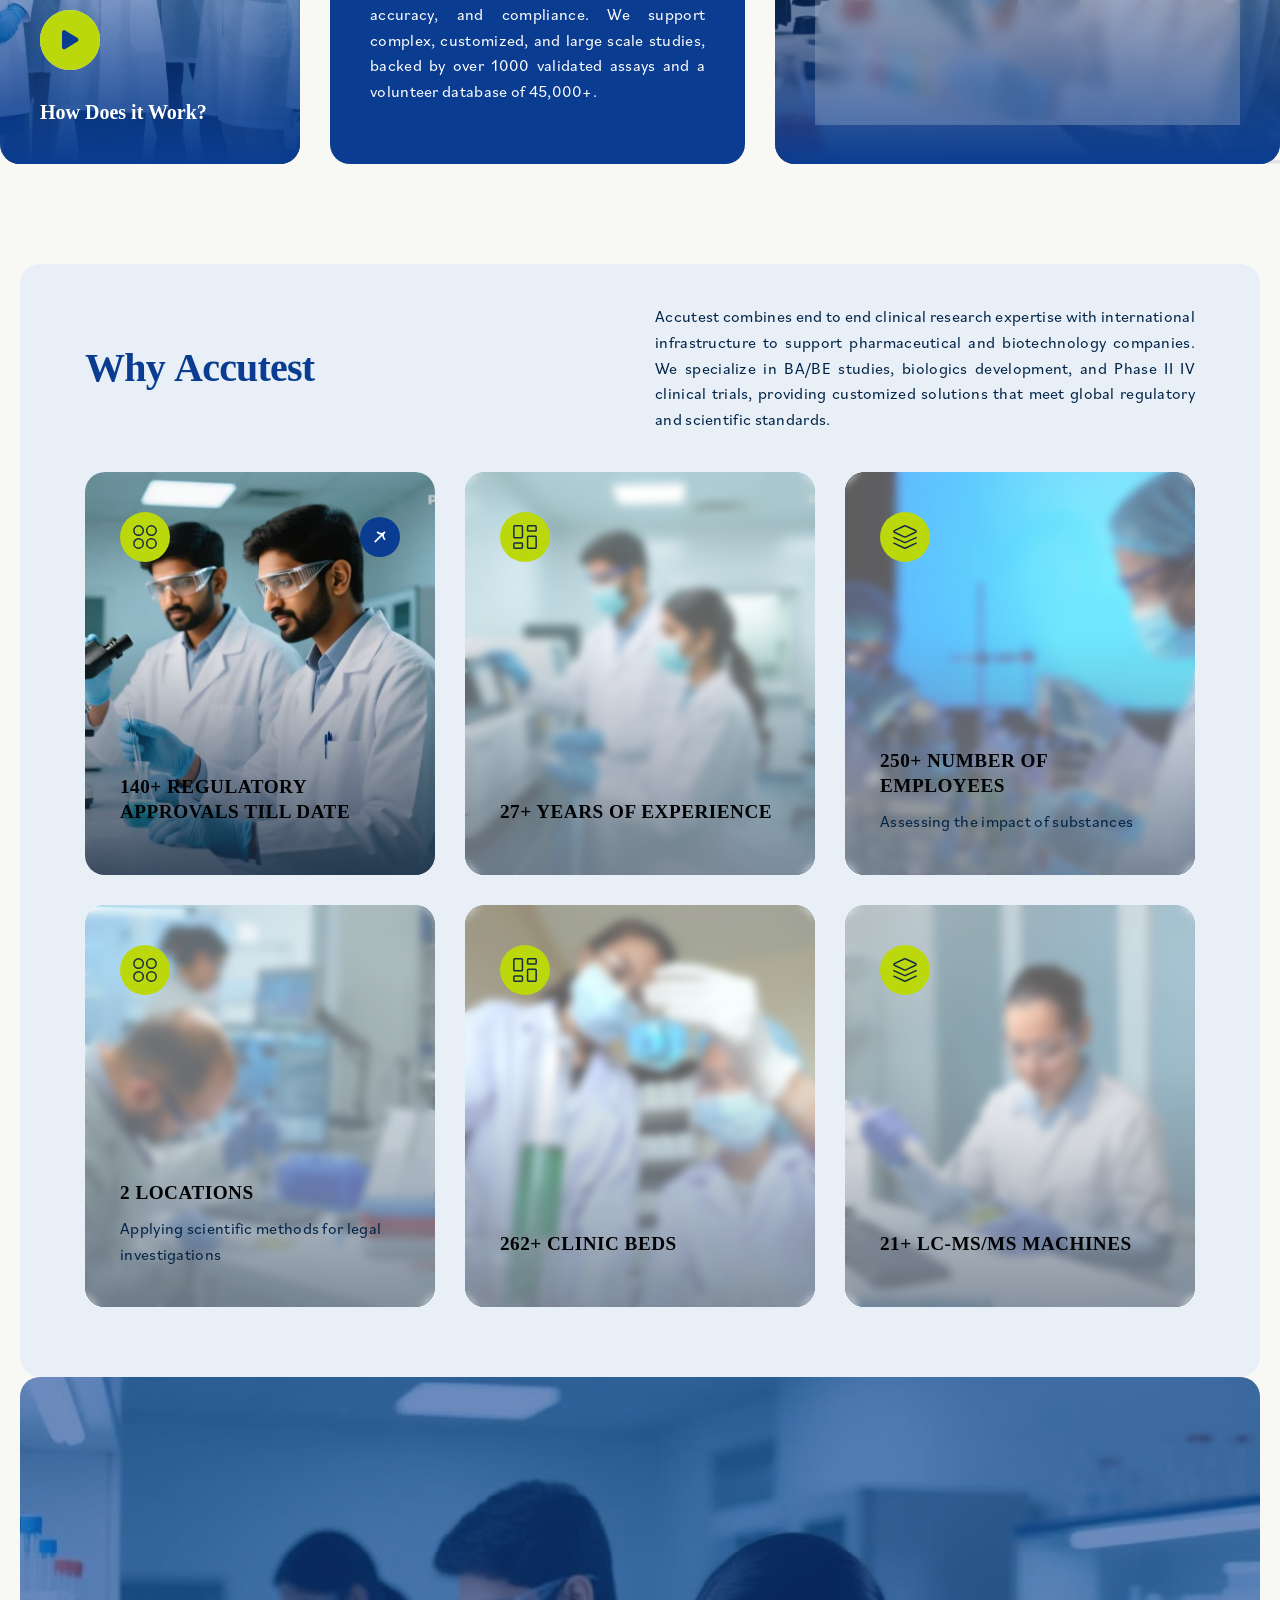
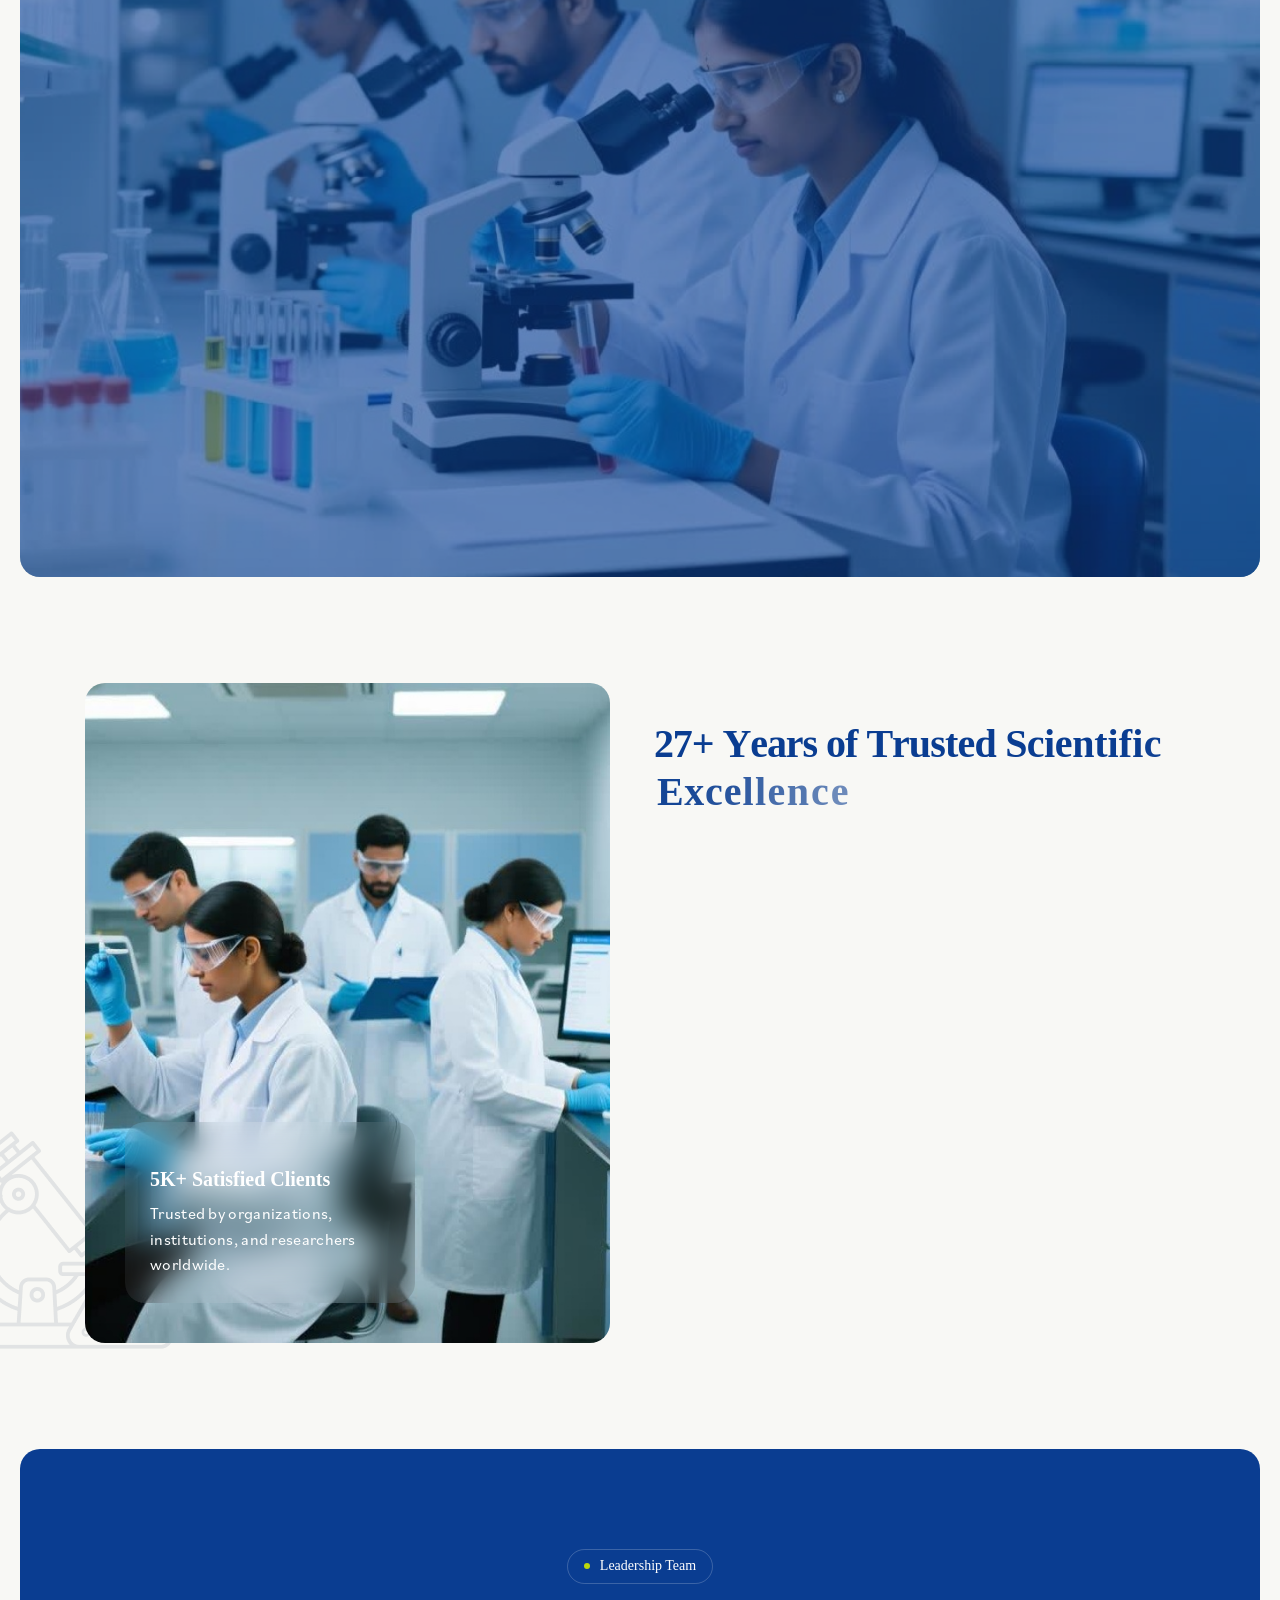
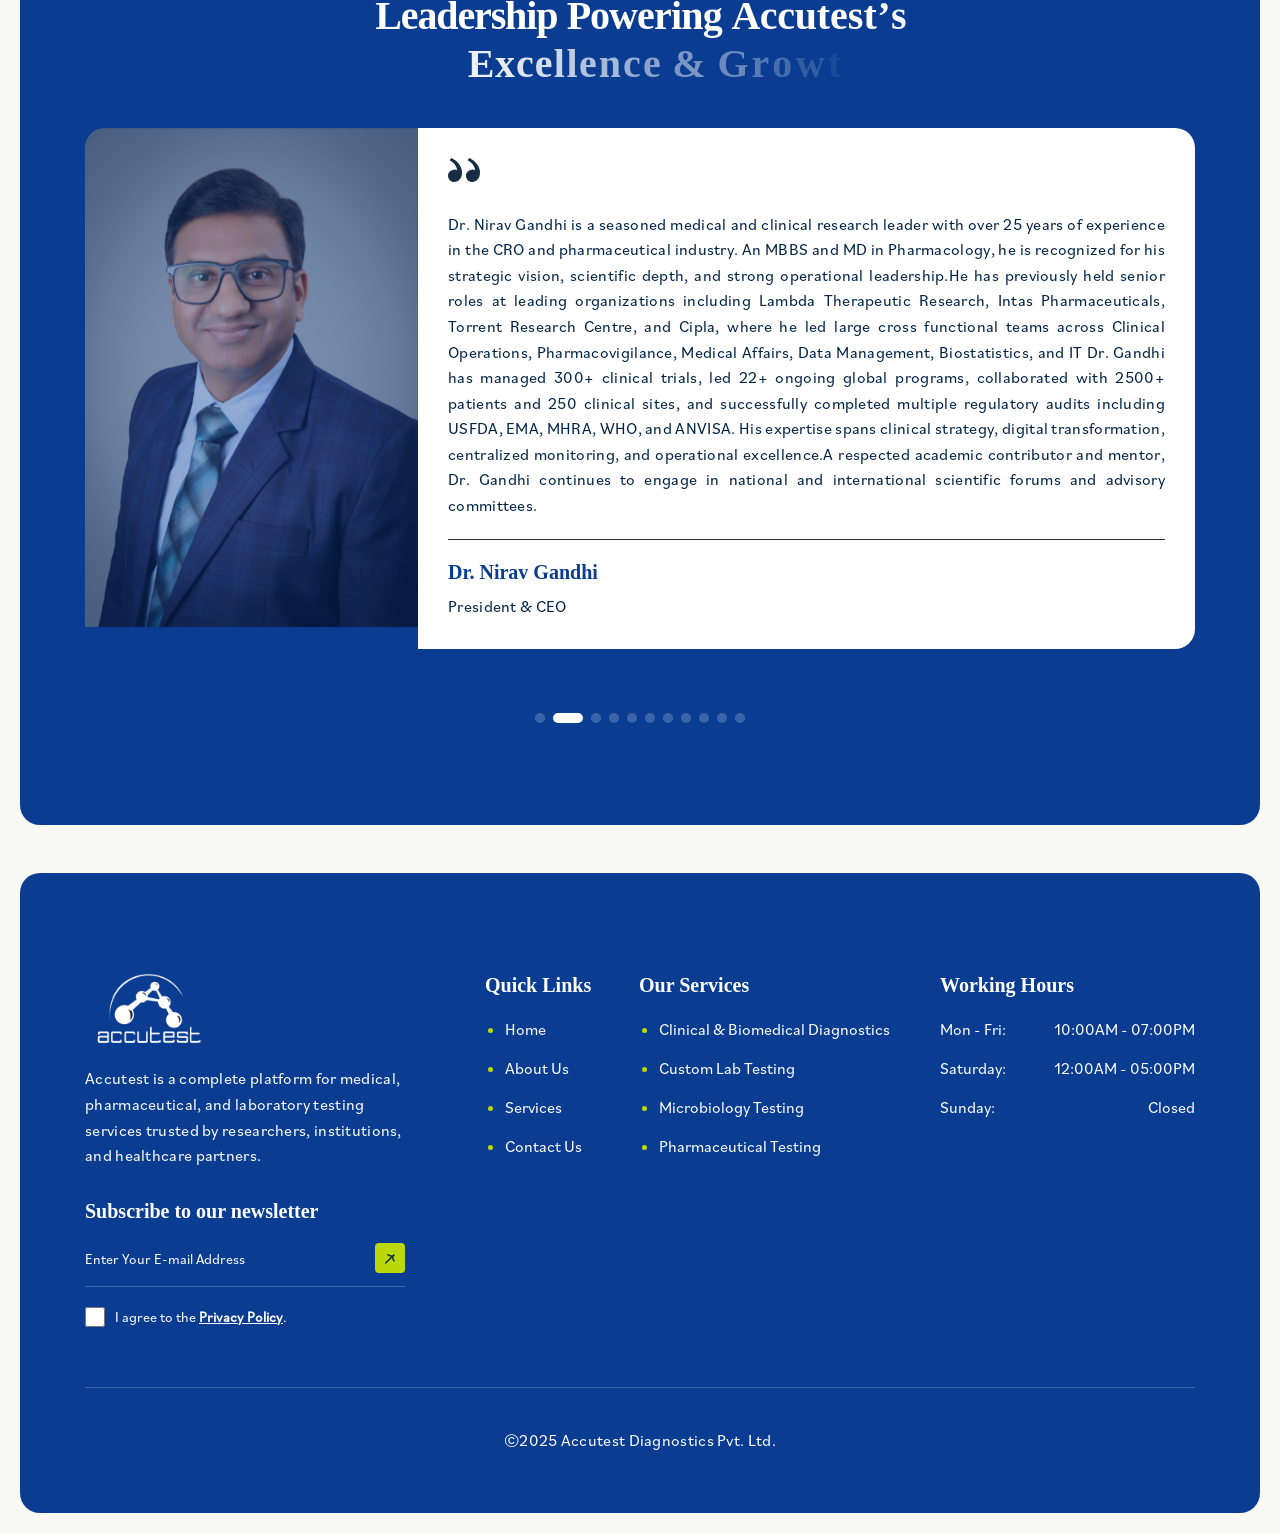
==== commit f901b96e: "update" ====
--- a/index.html
+++ b/index.html
@@ -530,13 +530,8 @@
                         <div class="about-counter-box">
                             <!-- About Counter Title Start -->
                             <div class="about-counter-content">
-<<<<<<< HEAD
                                 <p class="text-justify">With a legacy spanning 27+ years, we combine scientific excellence with robust infrastructure and industry leading expertise. Our operations are powered by 250+ skilled professionals, state of the art bioanalytical laboratories equipped with 21 LC MS/MS instruments, and clinical facilities offering 262 beds across Mumbai, Ahmedabad, and Vadodara.
 Our strong regulatory foundation reflected in 140+ successful inspections from authorities including DCGI, MHRA, USFDA, WHO, EMA, ANVISA, DCGI, and NPRA underscores our commitment to quality, accuracy, and compliance. We support complex, customized, and large scale studies, backed by over 1000 validated assays and a volunteer database of 45,000+.
-=======
-                                <p class="text-justify">With a legacy spanning 27+ years, we combine scientific excellence with robust infrastructure and industry-leading expertise. Our operations are powered by 250+ skilled professionals, state-of-the-art bioanalytical laboratories equipped with 18 LC-MS/MS instruments, and clinical facilities offering 262 beds across Mumbai, Ahmedabad, and Vadodara.
-Our strong regulatory foundation—reflected in 140+ successful inspections from authorities including DCGI, MHRA, USFDA, WHO, EMA, ANVISA,  and NPRA—underscores our commitment to quality, accuracy, and compliance. We support complex, customized, and large-scale studies, backed by over 1000 validated assays and a volunteer database of 45,000+.
->>>>>>> 589e4fb9a855855585e3fcd6bc9a2d314e6db421
 
                                 </p>
                             </div>
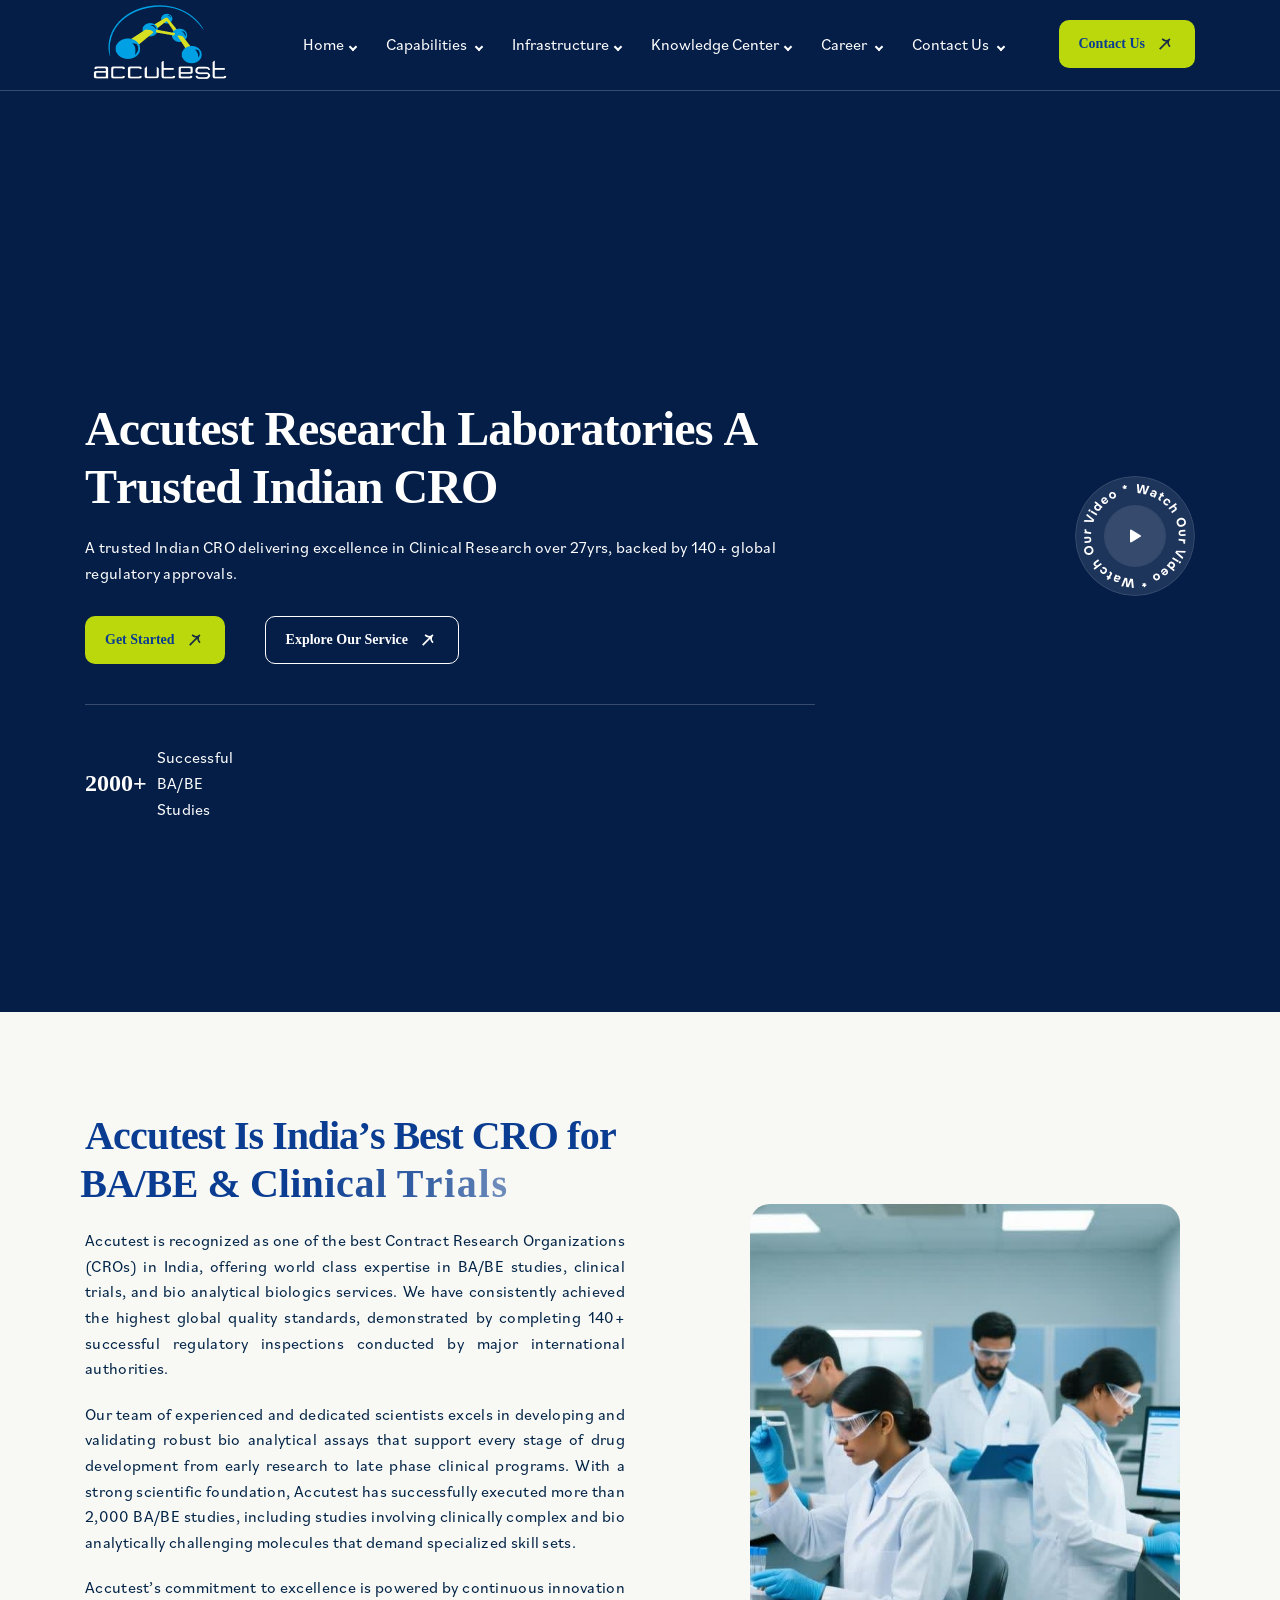
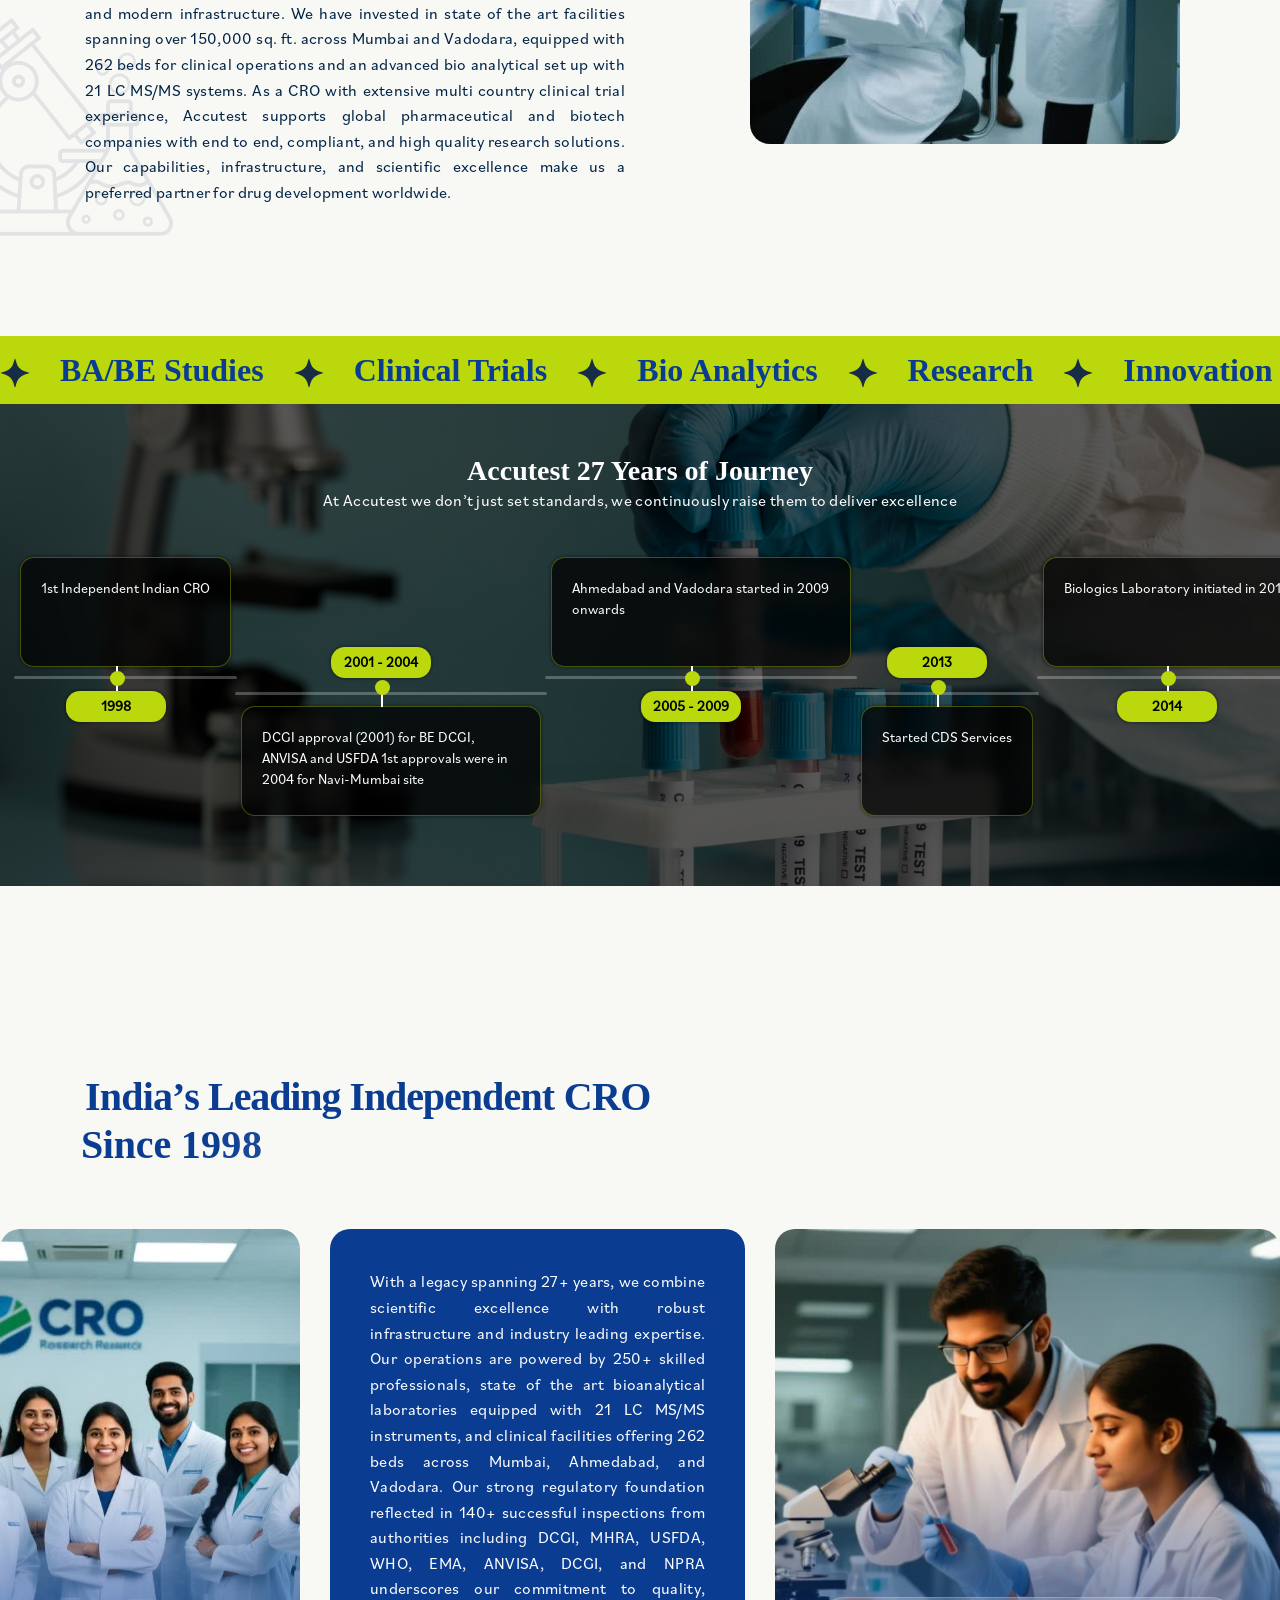
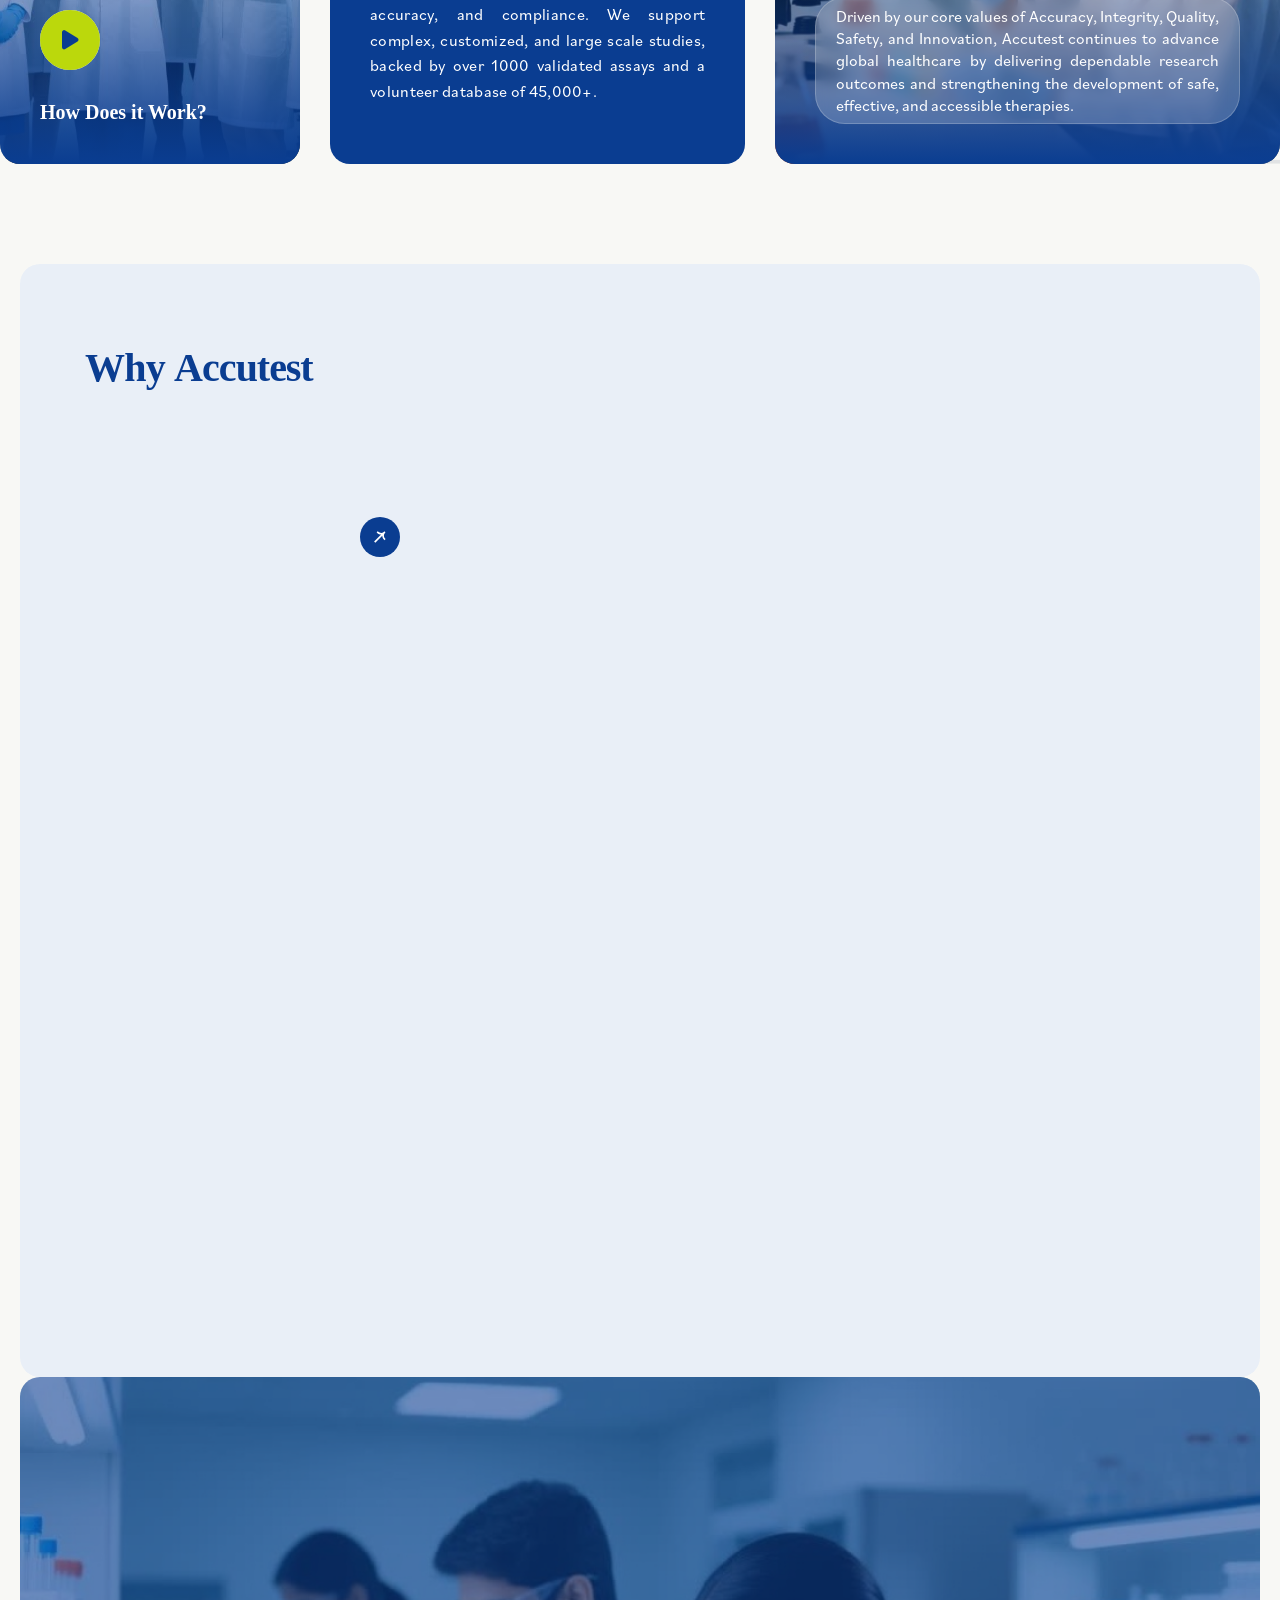
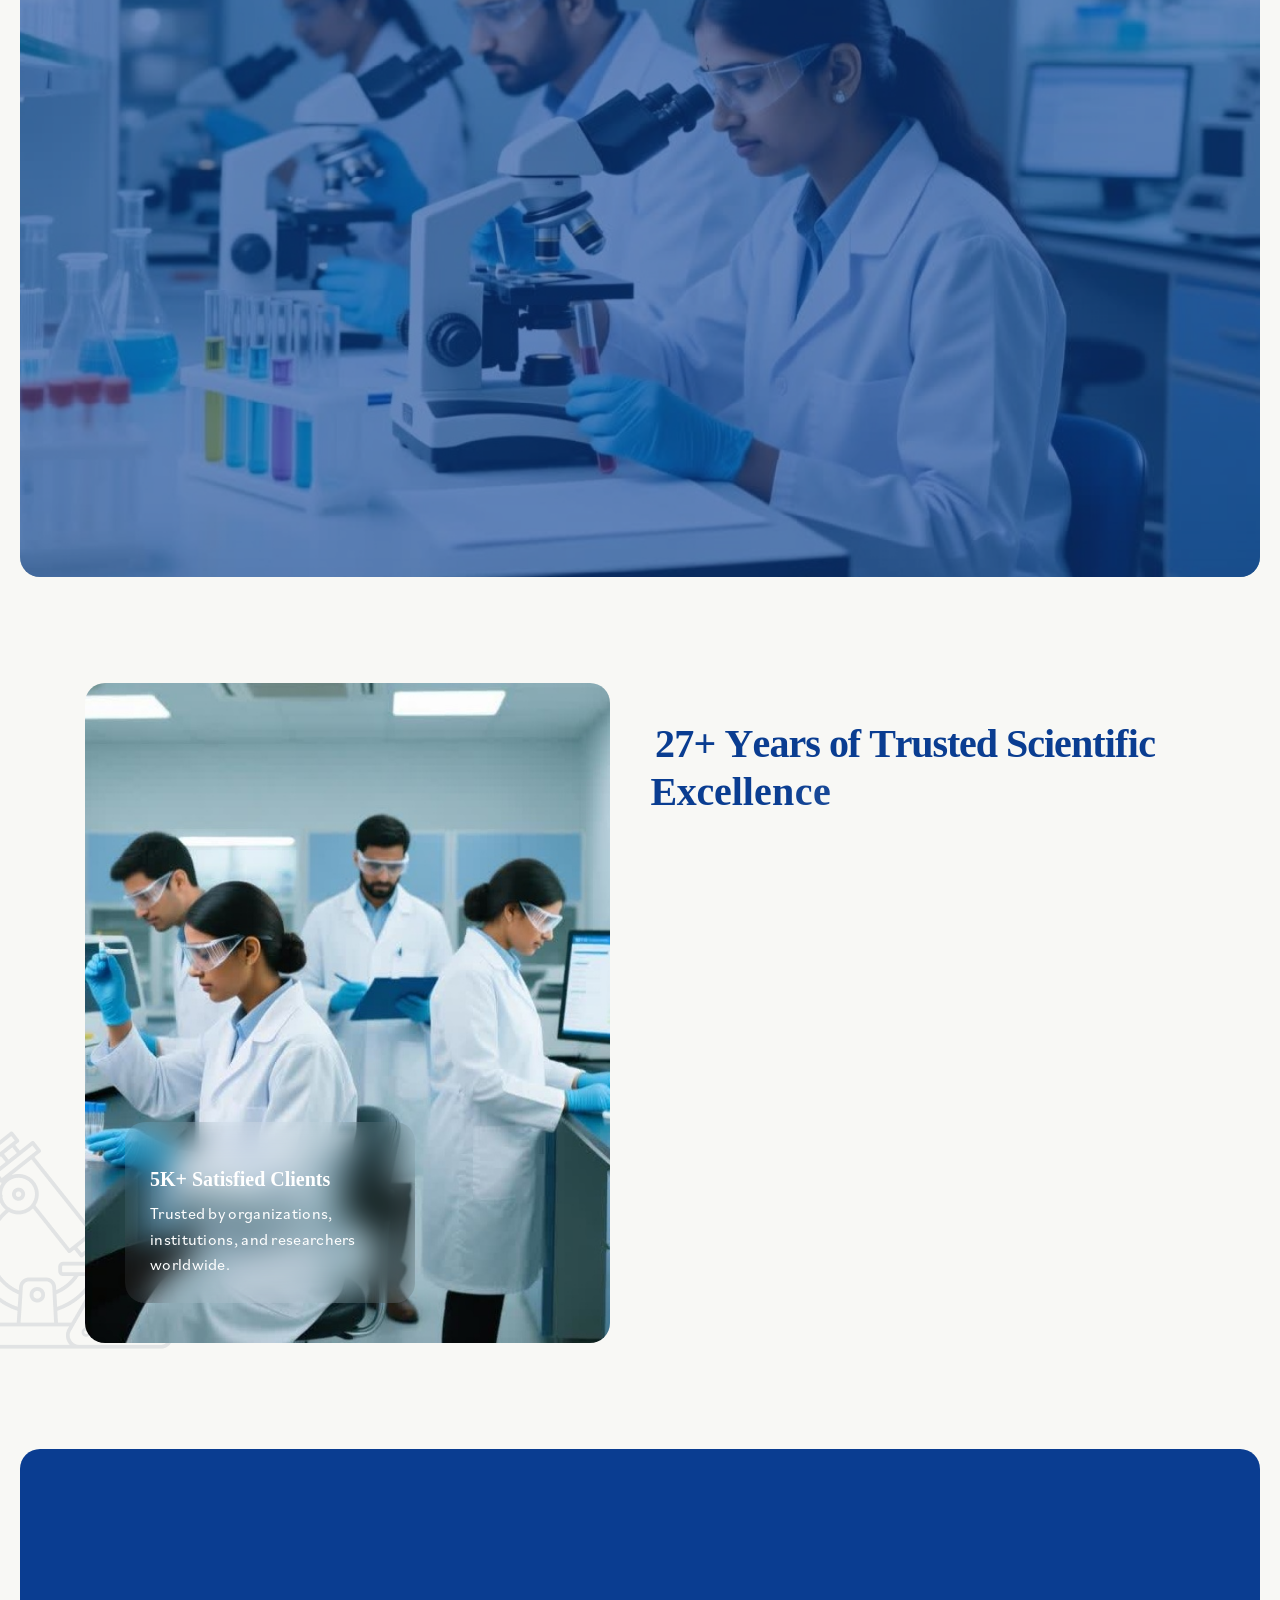
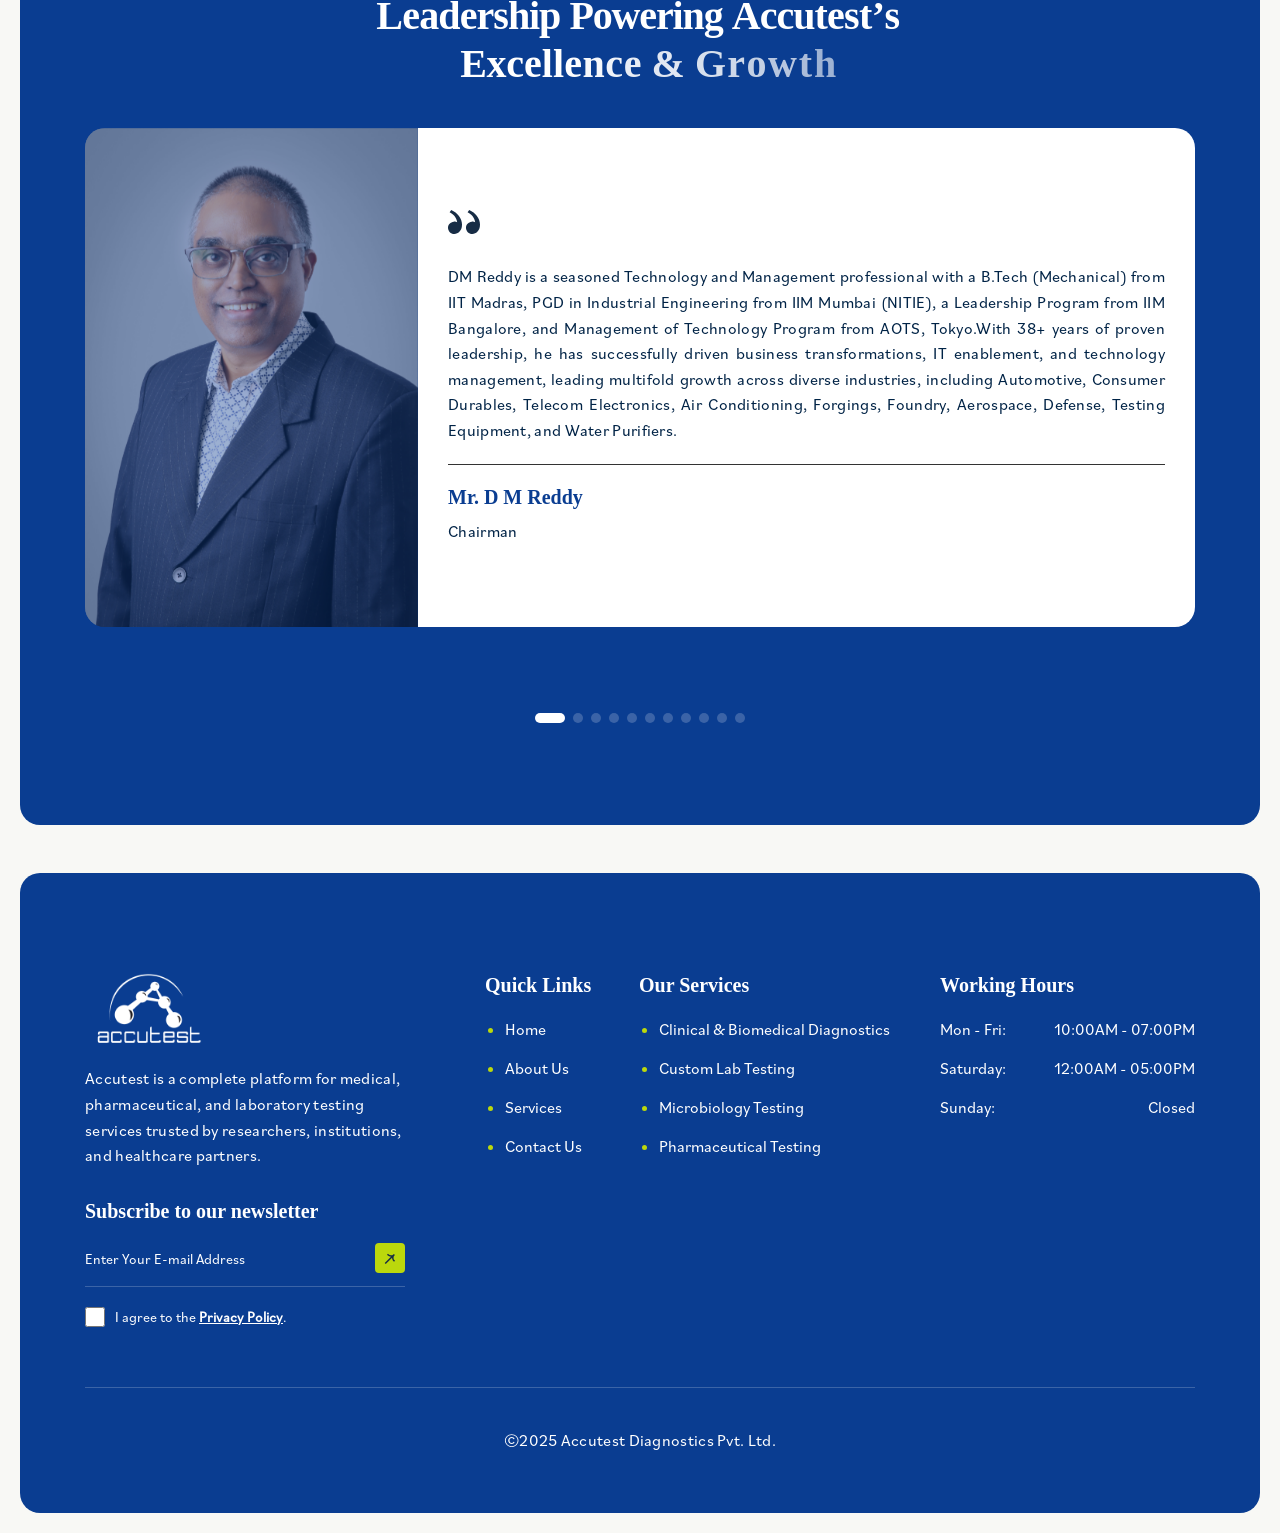
==== commit af08a677: "conatvt change" ====
--- a/index.html
+++ b/index.html
@@ -94,7 +94,7 @@
                                                 href="Infrastructure.html#clinic">Clinical
                                             </a></li>
                                         <li class="nav-item"><a class="nav-link"
-                                                href="Infrastructure.html#Bio-analytical-Lab">Bio Analytical Lab
+                                                href="Infrastructure.html#Bio-analytical-Lab">Bio-Analytical Lab
                                             </a></li>
                                         <li class="nav-item"><a class="nav-link"
                                                 href="Infrastructure.html#Biologics-Lab">Biologics Lab
@@ -103,30 +103,31 @@
                                                 href="Infrastructure.html#IT-Infrastructure">IT Infrastructure</a></li>
                                     </ul>
                                 </li>
-                                <li class="nav-item submenu"> <a class="nav-link" href="Knowledge-Center.html">
+                                <li class="nav-item submenu"> <a class="nav-link" href="underconstruction.html">
                                         Knowledge Center<span class="arrow-down"></span></a>
                                     <ul class="nav-item submenu">
-                                        <li class="nav-item"><a class="nav-link" href="Knowledge-Center.html">Corporate
+                                        <li class="nav-item"><a class="nav-link" href="underconstruction.html">Corporate
                                                 Presentation</a></li>
                                         <li class="nav-item"><a class="nav-link"
-                                                href="Knowledge-Center.html">Brochures/Flyers
-                                            </a></li>
-                                        <li class="nav-item"><a class="nav-link" href="Knowledge-Center.html">Method
+                                                href="underconstruction.html">Brochures/Flyers
+                                            </a></li>
+                                        <li class="nav-item"><a class="nav-link" href="underconstruction.html">Method
                                                 Development & Validation
                                             </a></li>
                                         <li class="nav-item"> <a class="nav-link"
-                                                href="Knowledge-Center.html">Podcast/Webinars/Posters
+                                                href="underconstruction.html">Podcast/Webinars/Posters
                                             </a></li>
                                     </ul>
                                 </li>
-                                <li class="nav-item submenu"> <a class="nav-link" href="Career.html">Career
+                                <li class="nav-item submenu"> <a class="nav-link" href="underconstruction.html">Career
                                         <span class="arrow-down"></span></a>
                                     <ul class="nav-item submenu">
-                                        <li class="nav-item"><a class="nav-link" href="Career.html">Vacancies</a></li>
-                                        <li class="nav-item"><a class="nav-link" href="Career.html">Why
+                                        <li class="nav-item"><a class="nav-link"
+                                                href="underconstruction.html">Vacancies</a></li>
+                                        <li class="nav-item"><a class="nav-link" href="underconstruction.html">Why
                                                 choose Accutest
                                             </a></li>
-                                        <li class="nav-item"><a class="nav-link" href="Career.html">Event
+                                        <li class="nav-item"><a class="nav-link" href="underconstruction.html">Event
                                                 Photos
                                             </a></li>
                                     </ul>
@@ -423,7 +424,8 @@
 
     <section class="scroll-timeline2 zigzag-timeline mb-4 dark-section">
         <h3 class="text-center text-white " style="z-index: 1; position: relative;">Accutest 27 Years of Journey</h3>
-        <p class="text-center text-white" style="z-index: 1; position: relative;">At Accutest we don’t just set standards, we continuously raise them to deliver
+        <p class="text-center text-white" style="z-index: 1; position: relative;">At Accutest we don’t just set
+            standards, we continuously raise them to deliver
             excellence </p>
         <div class="timeline2">
             <div class="timeline-content">
@@ -483,7 +485,11 @@
                         <div class="section-content-btn">
                             <!-- Section Title Content Start -->
                             <div class="section-title-content wow fadeInUp" data-wow-delay="0.2s">
-                                <p class="text-justify">Accutest is a leading independent Contract Research Organization (CRO) delivering high quality reliable, and regulatory-compliant research services to pharmaceutical and biotech companies worldwide. Established in 1998, we have grown into one of India’s most trusted scientific partners, specializing in BA/BE studies, clinical development services (Phase II–IV), and biologics testing.
+                                <p class="text-justify">Accutest is a leading independent Contract Research Organization
+                                    (CRO) delivering high quality reliable, and regulatory-compliant research services
+                                    to pharmaceutical and biotech companies worldwide. Established in 1998, we have
+                                    grown into one of India’s most trusted scientific partners, specializing in BA/BE
+                                    studies, clinical development services (Phase II–IV), and biologics testing.
                                 </p>
                             </div>
                             <!-- Section Content Button End -->
@@ -530,8 +536,16 @@
                         <div class="about-counter-box">
                             <!-- About Counter Title Start -->
                             <div class="about-counter-content">
-                                <p class="text-justify">With a legacy spanning 27+ years, we combine scientific excellence with robust infrastructure and industry leading expertise. Our operations are powered by 250+ skilled professionals, state of the art bioanalytical laboratories equipped with 21 LC MS/MS instruments, and clinical facilities offering 262 beds across Mumbai, Ahmedabad, and Vadodara.
-Our strong regulatory foundation reflected in 140+ successful inspections from authorities including DCGI, MHRA, USFDA, WHO, EMA, ANVISA, DCGI, and NPRA underscores our commitment to quality, accuracy, and compliance. We support complex, customized, and large scale studies, backed by over 1000 validated assays and a volunteer database of 45,000+.
+                                <p class="text-justify">With a legacy spanning 27+ years, we combine scientific
+                                    excellence with robust infrastructure and industry leading expertise. Our operations
+                                    are powered by 250+ skilled professionals, state of the art bioanalytical
+                                    laboratories equipped with 21 LC MS/MS instruments, and clinical facilities offering
+                                    262 beds across Mumbai, Ahmedabad, and Vadodara.
+                                    Our strong regulatory foundation reflected in 140+ successful inspections from
+                                    authorities including DCGI, MHRA, USFDA, WHO, EMA, ANVISA, DCGI, and NPRA
+                                    underscores our commitment to quality, accuracy, and compliance. We support complex,
+                                    customized, and large scale studies, backed by over 1000 validated assays and a
+                                    volunteer database of 45,000+.
 
                                 </p>
                             </div>
@@ -552,8 +566,11 @@
                             <!-- About Image Content Start -->
                             <div class="about-image-content">
                                 <ul>
-                                    <li style="text-align: justify;">Driven by our core values of Accuracy, Integrity, Quality, Safety, and Innovation, Accutest continues to advance global healthcare by delivering dependable research outcomes and strengthening the development of safe, effective, and accessible therapies.
-                                          </li>
+                                    <li style="text-align: justify;">Driven by our core values of Accuracy, Integrity,
+                                        Quality, Safety, and Innovation, Accutest continues to advance global healthcare
+                                        by delivering dependable research outcomes and strengthening the development of
+                                        safe, effective, and accessible therapies.
+                                    </li>
 
                                 </ul>
                                 </ul>
@@ -801,7 +818,9 @@
                                 <div class="work-step-content">
                                     <h3>Enabling Healthcare Innovation</h3>
                                     <p class="text-justify">
-                                       Our mission is to support global healthcare innovators by delivering high quality, clinical research that accelerates the development of new and generic medicines, ensuring they reach patients safely and faster.
+                                        Our mission is to support global healthcare innovators by delivering high
+                                        quality, clinical research that accelerates the development of new and generic
+                                        medicines, ensuring they reach patients safely and faster.
                                     </p>
                                 </div>
                             </div>
@@ -1295,7 +1314,7 @@
                             <h3>Quick Links</h3>
                             <ul>
                                 <li><a href="index.html">Home</a></li>
-                                <li><a href="/Accutest-Laboratories/index.html#about">About us</a></li>
+                                <li><a href="/index.html#about">About us</a></li>
                                 <li><a href="/capabilities.html">services</a></li>
                                 <li><a href="/Contact-Us.html">contact us</a></li>
                             </ul>
@@ -1305,10 +1324,10 @@
                         <div class="footer-links">
                             <h3>Our Services</h3>
                             <ul>
-                                <li><a href="/Infrastructure.html">Clinical & Biomedical Diagnostics</a></li>
-                                <li><a href="/Infrastructure.html">Custom Lab Testing</a></li>
-                                <li><a href="/Infrastructure.html">Microbiology Testing</a></li>
-                                <li><a href="/Infrastructure.html">Pharmaceutical Testing</a></li>
+                                <li><a href="/underconstruction.html">Clinical & Biomedical Diagnostics</a></li>
+                                <li><a href="/underconstruction.html">Custom Lab Testing</a></li>
+                                <li><a href="/underconstruction.html">Microbiology Testing</a></li>
+                                <li><a href="/underconstruction.html">Pharmaceutical Testing</a></li>
                             </ul>
                         </div>
                         <!-- Footer Links End -->
--- a/css/custom.css
+++ b/css/custom.css
@@ -74,9 +74,10 @@
 /*** 	   02. General css		  ***/
 
 /************************************/
-.text-white{
+.text-white {
     color: #fff !important;
 }
+
 body {
     position: relative;
     font-family: var(--default-font);
@@ -1635,8 +1636,9 @@
     padding: 40px 35px;
     overflow: hidden;
 }
+
 .service-item:hover:before {
-    background: rgba(255, 255, 255, 0.05); 
+    background: rgba(255, 255, 255, 0.05);
     backdrop-filter: blur(0px);
 }
 
@@ -1647,8 +1649,8 @@
     left: 0;
     right: 0;
     bottom: 0;
-      background: rgba(255, 255, 255, 0.30);
-    backdrop-filter: blur(4px); 
+    background: rgba(255, 255, 255, 0.30);
+    backdrop-filter: blur(4px);
     -webkit-backdrop-filter: blur(4px);
     border: 1px solid rgba(255, 255, 255, 0.3);
     border-radius: 20px;
@@ -1660,7 +1662,7 @@
 
 .service-item.active::before,
 .service-item:hover::before {
-     transform: translate(100%, -100%);
+    transform: translate(100%, -100%);
     opacity: 0;
     pointer-events: none;
 }
@@ -1671,7 +1673,7 @@
     left: 0;
     right: 0;
     bottom: 0;
-     opacity: 0.9;
+    opacity: 0.9;
     transition: all 0.4s ease-in-out;
 }
 
@@ -1687,7 +1689,7 @@
     left: 0;
     right: 0;
     bottom: 0;
-     background: linear-gradient(180deg, rgba(23, 44, 69, 0) 40%, rgba(23, 44, 69, 0.8) 100%);
+    background: linear-gradient(180deg, rgba(23, 44, 69, 0) 40%, rgba(23, 44, 69, 0.8) 100%);
     width: 100%;
     height: 100%;
 }
@@ -1706,7 +1708,7 @@
     flex-direction: column;
     justify-content: space-between;
     z-index: 2;
-    
+
 }
 
 .service-body-header {
@@ -1777,19 +1779,21 @@
 }
 
 .service-content h3 a {
-  
-   color: rgb(0 2 4);
+
+    color: rgb(0 2 4);
     font-weight: 2000;
-    font-size: 1.2rem;        
-    letter-spacing: 0.5px;    
+    font-size: 1.2rem;
+    letter-spacing: 0.5px;
     text-transform: uppercase;
     line-height: 1.3;
     display: block;
-    word-break: break-word;   
+    word-break: break-word;
     transition: color 0.3s ease;
 }
+
 .service-item:hover .service-content h3 a {
-    color: #ffffff !important; /* White color */
+    color: #ffffff !important;
+    /* White color */
 }
 
 
@@ -2112,7 +2116,7 @@
 
 .what-we-content {
     width: calc(100% - 70px);
-      display: flex;
+    display: flex;
     flex-direction: column;
     justify-content: center;
 }
@@ -2718,7 +2722,7 @@
 }
 
 .testimonial-content {
-    width:70%;
+    width: 70%;
     background: var(--white-color);
     align-content: center;
     padding: 30px;
@@ -6193,12 +6197,14 @@
     .what-we-item {
         margin-bottom: 20px;
         padding-bottom: 20px;
-        display: flex;          /* This aligns children horizontally */
-    align-items: flex-start; /* Keeps the icon at the top if text is long */
-   
-    gap: 20px;
-    }
-    
+        display: flex;
+        /* This aligns children horizontally */
+        align-items: flex-start;
+        /* Keeps the icon at the top if text is long */
+
+        gap: 20px;
+    }
+
 
     .what-we-item .icon-box {
         margin-right: 10px;
@@ -6207,23 +6213,25 @@
     .what-we-content {
         width: calc(100% - 60px);
         flex-grow: 1;
-        
+
     }
 
     .what-we-content h3 {
         font-size: 18px;
 
-    font-weight: 700;
-    color: #cf1818;         /* White text as seen in screenshot */
-    margin: 0 0 5px 0;
+        font-weight: 700;
+        color: #cf1818;
+        /* White text as seen in screenshot */
+        margin: 0 0 5px 0;
 
     }
 
     .what-we-content p {
         font-size: 14px;
-        color: #e0e0e0;         /* Slightly muted white for the description */
-    margin: 0;
-    line-height: 1.5;
+        color: #e0e0e0;
+        /* Slightly muted white for the description */
+        margin: 0;
+        line-height: 1.5;
     }
 
     .intro-video-box {
